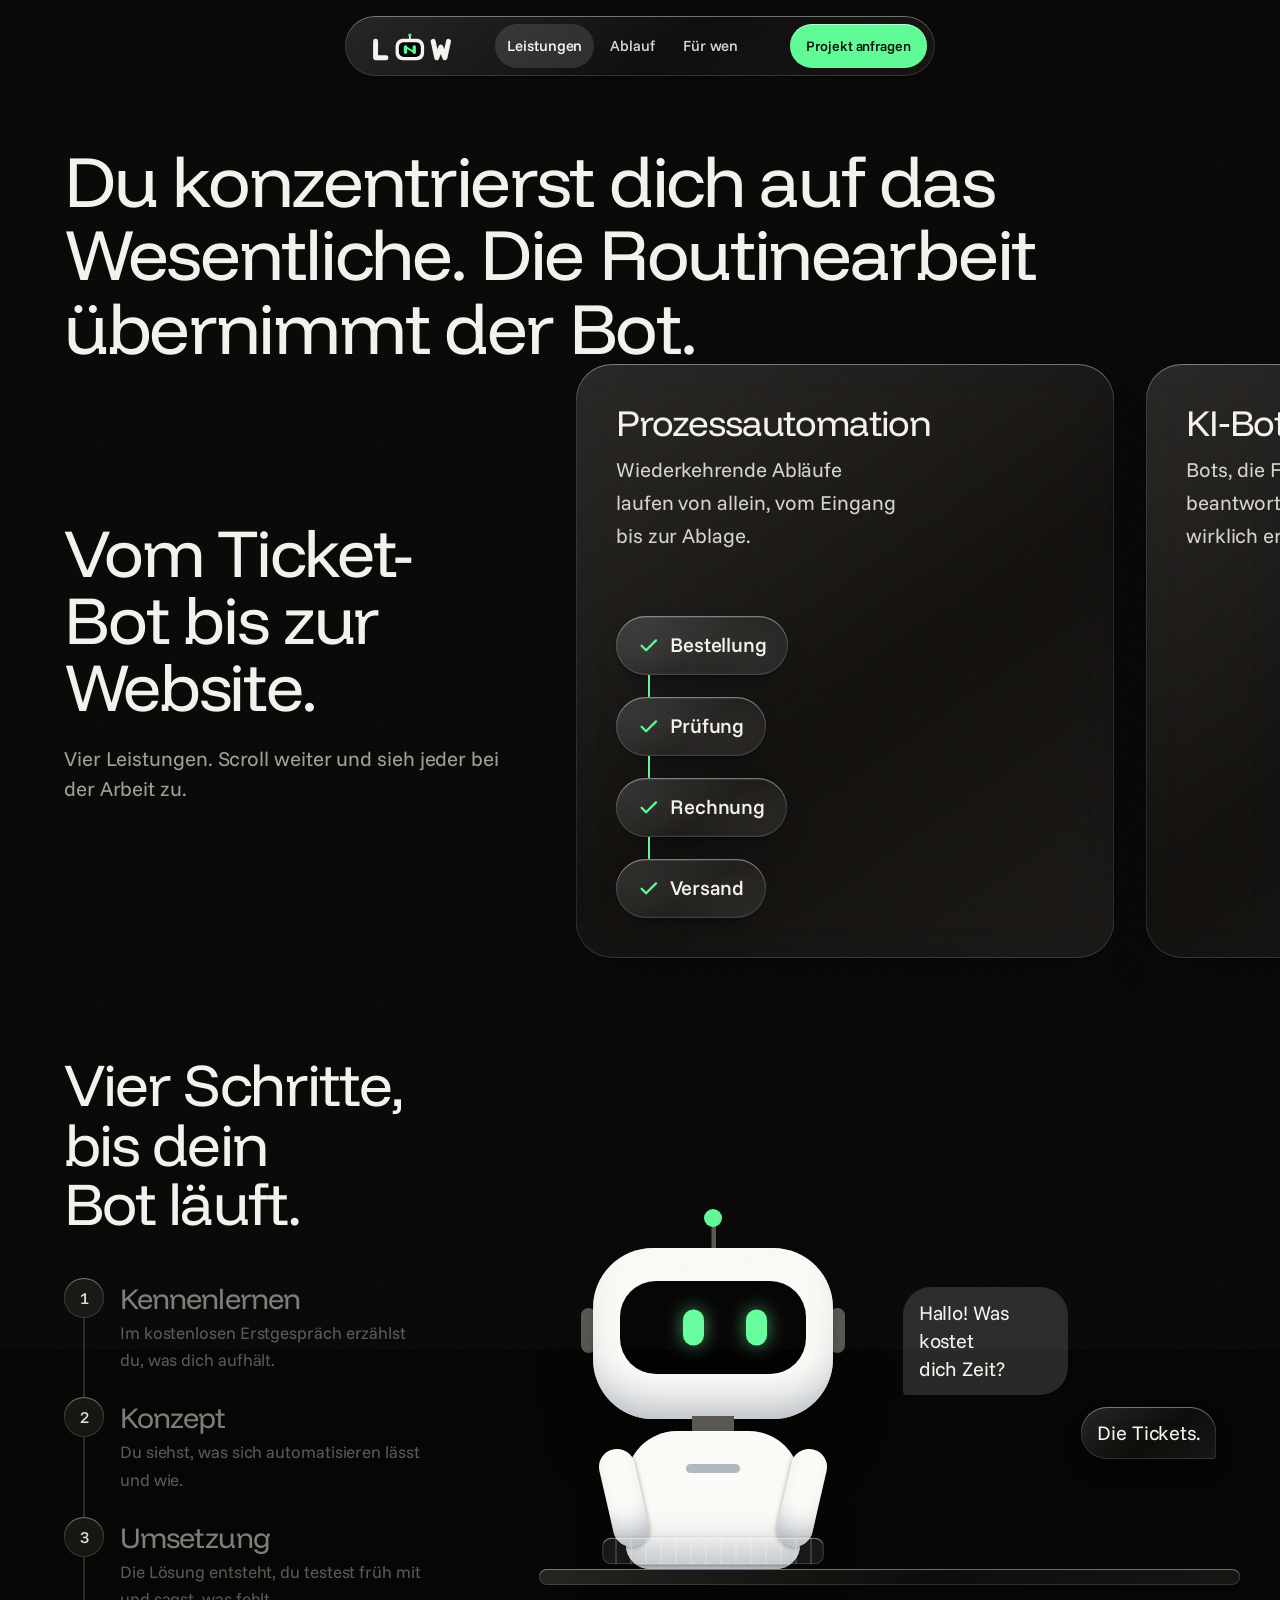
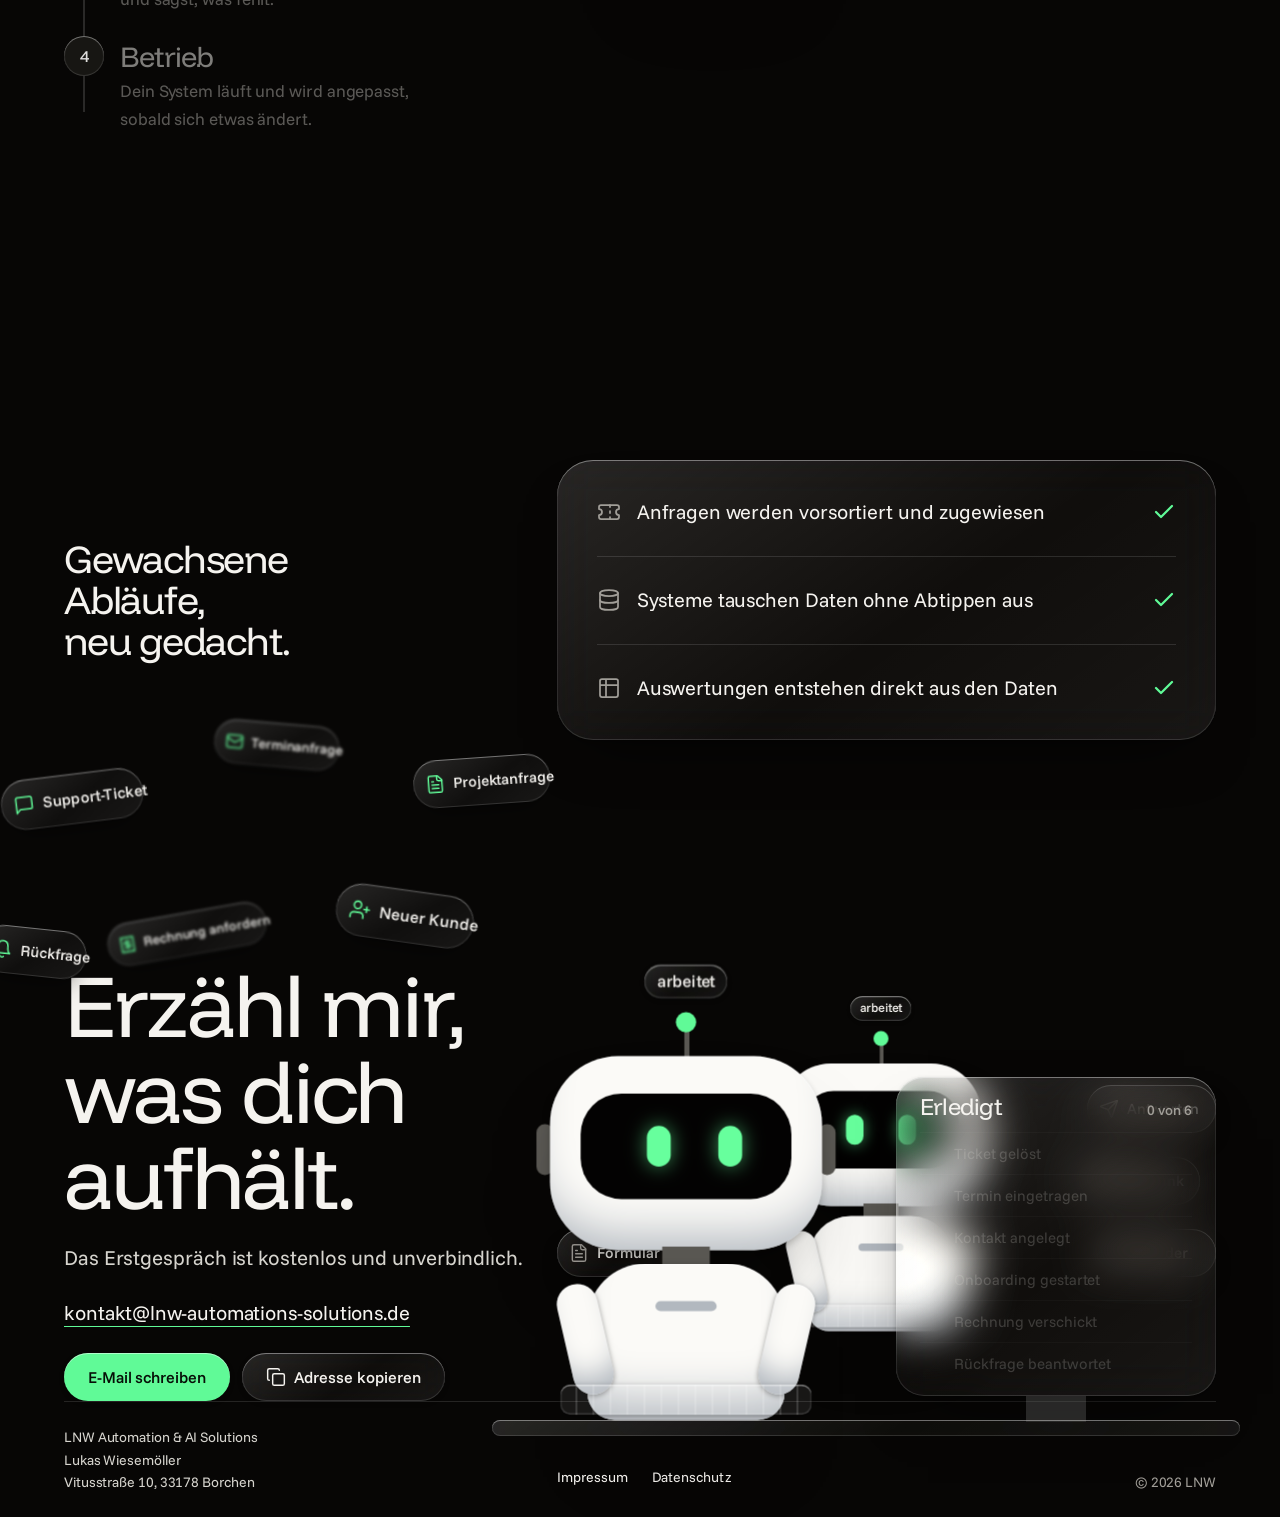
==== index.html @ fadf7b6a "Logo in Navigation, Favicon und Vorschaubild Der Entwurf N-Bot: L, ein Roboterkopf, dessen Augen das" ====
<!doctype html>
<html lang="de">
<head>
<meta charset="utf-8">
<meta name="viewport" content="width=device-width, initial-scale=1">
<title>LNW Automation &amp; AI Solutions: Automation, KI-Bots und Websites</title>
<meta name="description" content="Automatisierte Abläufe, KI-Bots und Websites für Startups und Unternehmen jeder Art. Das Erstgespräch ist kostenlos.">
<meta property="og:type" content="website">
<meta property="og:locale" content="de_DE">
<meta property="og:title" content="LNW Automation &amp; AI Solutions">
<meta property="og:description" content="Automation, KI-Bots und Websites für Startups und Unternehmen jeder Art.">
<meta property="og:url" content="https://lnw-automations-solutions.de/">
<meta property="og:image" content="https://lnw-automations-solutions.de/og.jpg">
<meta property="og:image:width" content="1200">
<meta property="og:image:height" content="630">
<meta property="og:image:alt" content="Ein kleiner weißer Roboter arbeitet Aufgaben ab, daneben die Zeile: Routine erledigt ab jetzt dein Bot.">
<meta name="twitter:card" content="summary_large_image">
<meta name="theme-color" content="#0b0b0a">
<link rel="icon" href="favicon.svg" type="image/svg+xml">
<link rel="preload" href="fonts/funnel-display-latin.woff2" as="font" type="font/woff2" crossorigin>
<link rel="preload" href="fonts/funnel-sans-latin.woff2" as="font" type="font/woff2" crossorigin>
<link rel="stylesheet" href="scrollcraft.css">
<link rel="stylesheet" href="styles.css">
<noscript><style>[data-sc-in],[data-sc-stagger]>*,[data-sc-cue]{opacity:1!important;transform:none!important}.hero__line{display:none}</style></noscript>
<script>document.documentElement.classList.add('js');</script>
</head>
<body>
<!-- Icons: Lucide (ISC License, lucide.dev) -->
<svg width="0" height="0" class="visually-hidden" aria-hidden="true" focusable="false">
  <symbol id="i-bot" viewBox="0 0 24 24"><path d="M12 8V4H8" /><rect width="16" height="12" x="4" y="8" rx="2" /><path d="M2 14h2" /><path d="M20 14h2" /><path d="M15 13v2" /><path d="M9 13v2" /></symbol>
  <symbol id="i-mail" viewBox="0 0 24 24"><rect width="20" height="16" x="2" y="4" rx="2" /><path d="m22 7-8.97 5.7a1.94 1.94 0 0 1-2.06 0L2 7" /></symbol>
  <symbol id="i-message-square" viewBox="0 0 24 24"><path d="M21 15a2 2 0 0 1-2 2H7l-4 4V5a2 2 0 0 1 2-2h14a2 2 0 0 1 2 2z" /></symbol>
  <symbol id="i-file-text" viewBox="0 0 24 24"><path d="M15 2H6a2 2 0 0 0-2 2v16a2 2 0 0 0 2 2h12a2 2 0 0 0 2-2V7Z" /><path d="M14 2v4a2 2 0 0 0 2 2h4" /><path d="M10 9H8" /><path d="M16 13H8" /><path d="M16 17H8" /></symbol>
  <symbol id="i-check" viewBox="0 0 24 24"><path d="M20 6 9 17l-5-5" /></symbol>
  <symbol id="i-send" viewBox="0 0 24 24"><path d="M14.536 21.686a.5.5 0 0 0 .937-.024l6.5-19a.496.496 0 0 0-.635-.635l-19 6.5a.5.5 0 0 0-.024.937l7.93 3.18a2 2 0 0 1 1.112 1.11z" /><path d="m21.854 2.147-10.94 10.939" /></symbol>
  <symbol id="i-pause" viewBox="0 0 24 24"><rect x="14" y="4" width="4" height="16" rx="1" /><rect x="6" y="4" width="4" height="16" rx="1" /></symbol>
  <symbol id="i-play" viewBox="0 0 24 24"><polygon points="6 3 20 12 6 21 6 3" /></symbol>
  <symbol id="i-copy" viewBox="0 0 24 24"><rect width="14" height="14" x="8" y="8" rx="2" ry="2" /><path d="M4 16c-1.1 0-2-.9-2-2V4c0-1.1.9-2 2-2h10c1.1 0 2 .9 2 2" /></symbol>
  <symbol id="i-menu" viewBox="0 0 24 24"><line x1="4" x2="20" y1="12" y2="12" /><line x1="4" x2="20" y1="6" y2="6" /><line x1="4" x2="20" y1="18" y2="18" /></symbol>
  <symbol id="i-x" viewBox="0 0 24 24"><path d="M18 6 6 18" /><path d="m6 6 12 12" /></symbol>
  <symbol id="i-user-plus" viewBox="0 0 24 24"><path d="M16 21v-2a4 4 0 0 0-4-4H6a4 4 0 0 0-4 4v2" /><circle cx="9" cy="7" r="4" /><line x1="19" x2="19" y1="8" y2="14" /><line x1="22" x2="16" y1="11" y2="11" /></symbol>
  <symbol id="i-calendar-check" viewBox="0 0 24 24"><path d="M8 2v4" /><path d="M16 2v4" /><rect width="18" height="18" x="3" y="4" rx="2" /><path d="M3 10h18" /><path d="m9 16 2 2 4-4" /></symbol>
  <symbol id="i-receipt" viewBox="0 0 24 24"><path d="M4 2v20l2-1 2 1 2-1 2 1 2-1 2 1 2-1 2 1V2l-2 1-2-1-2 1-2-1-2 1-2-1-2 1Z" /><path d="M16 8h-6a2 2 0 1 0 0 4h4a2 2 0 1 1 0 4H8" /><path d="M12 17.5v-11" /></symbol>
  <symbol id="i-contact" viewBox="0 0 24 24"><path d="M16 2v2" /><path d="M7 22v-2a2 2 0 0 1 2-2h6a2 2 0 0 1 2 2v2" /><path d="M8 2v2" /><circle cx="12" cy="11" r="3" /><rect x="3" y="4" width="18" height="18" rx="2" /></symbol>
  <symbol id="i-database" viewBox="0 0 24 24"><ellipse cx="12" cy="5" rx="9" ry="3" /><path d="M3 5V19A9 3 0 0 0 21 19V5" /><path d="M3 12A9 3 0 0 0 21 12" /></symbol>
  <symbol id="i-ticket" viewBox="0 0 24 24"><path d="M2 9a3 3 0 0 1 0 6v2a2 2 0 0 0 2 2h16a2 2 0 0 0 2-2v-2a3 3 0 0 1 0-6V7a2 2 0 0 0-2-2H4a2 2 0 0 0-2 2Z" /><path d="M13 5v2" /><path d="M13 17v2" /><path d="M13 11v2" /></symbol>
  <symbol id="i-bell" viewBox="0 0 24 24"><path d="M6 8a6 6 0 0 1 12 0c0 7 3 9 3 9H3s3-2 3-9" /><path d="M10.3 21a1.94 1.94 0 0 0 3.4 0" /></symbol>
  <symbol id="i-table-2" viewBox="0 0 24 24"><path d="M9 3H5a2 2 0 0 0-2 2v4m6-6h10a2 2 0 0 1 2 2v4M9 3v18m0 0h10a2 2 0 0 0 2-2V9M9 21H5a2 2 0 0 1-2-2V9m0 0h18" /></symbol>
  <symbol id="i-folder-check" viewBox="0 0 24 24"><path d="M20 20a2 2 0 0 0 2-2V8a2 2 0 0 0-2-2h-7.9a2 2 0 0 1-1.69-.9L9.6 3.9A2 2 0 0 0 7.93 3H4a2 2 0 0 0-2 2v13a2 2 0 0 0 2 2Z" /><path d="m9 13 2 2 4-4" /></symbol>
  <symbol id="i-sun" viewBox="0 0 24 24"><circle cx="12" cy="12" r="4" /><path d="M12 2v2" /><path d="M12 20v2" /><path d="m4.93 4.93 1.41 1.41" /><path d="m17.66 17.66 1.41 1.41" /><path d="M2 12h2" /><path d="M20 12h2" /><path d="m6.34 17.66-1.41 1.41" /><path d="m19.07 4.93-1.41 1.41" /></symbol>
  <symbol id="i-moon" viewBox="0 0 24 24"><path d="M12 3a6 6 0 0 0 9 9 9 9 0 1 1-9-9Z" /></symbol>
  <symbol id="i-clock" viewBox="0 0 24 24"><circle cx="12" cy="12" r="10" /><polyline points="12 6 12 12 16 14" /></symbol>
</svg>

<a class="skip" href="#main">Zum Inhalt springen</a>
<div class="space" aria-hidden="true"><canvas class="space__sky"></canvas><canvas class="space__planet"></canvas></div>
<div class="sc-grain grain" aria-hidden="true"></div>

<header class="nav">
  <nav class="nav__bar" aria-label="Hauptnavigation">
    <a class="wordmark" href="#top" aria-label="LNW Automation &amp; AI Solutions, zum Seitenanfang"><svg class="logo" viewBox="16 0 314 124" aria-hidden="true" focusable="false"><path class="logo__ink" d="M40,45 V105 H78"/><g transform="translate(105,14)"><line class="logo__stem" x1="60" y1="22" x2="60" y2="10"/><circle class="logo__eye" cx="60" cy="8" r="6"/><rect class="logo__head" x="8" y="22" width="104" height="78" rx="26"/><rect class="logo__visor" x="20" y="34" width="80" height="54" rx="18"/><rect class="logo__eye" x="38" y="45" width="12" height="32" rx="6"/><rect class="logo__eye" x="70" y="45" width="12" height="32" rx="6"/><line class="logo__bar" x1="44" y1="51" x2="76" y2="71"/></g><path class="logo__ink" d="M250,45 L263,105 L278,66 L293,105 L306,45"/></svg></a>
    <ul class="nav__links" id="nav-links">
      <li><a href="#leistungen">Leistungen</a></li>
      <li><a href="#ablauf">Ablauf</a></li>
      <li><a href="#fuer-wen">Für wen</a></li>
    </ul>
    <div class="nav__end">
      <a class="btn btn--small" href="#kontakt">Projekt anfragen</a>
      <button class="nav__toggle" type="button" aria-expanded="false" aria-controls="nav-links" aria-label="Menü">
        <svg class="icon icon--lg icon--open" aria-hidden="true"><use href="#i-menu"/></svg>
        <svg class="icon icon--lg icon--close" aria-hidden="true"><use href="#i-x"/></svg>
      </button>
    </div>
  </nav>
</header>

<main id="main">

  <!-- 1 · the desk: scroll feeds the pile of tasks to the robot -->
  <section id="top" data-sc-act="pin" data-sc-span="2.6">
    <div data-sc-stage class="desk-stage">
      <div class="hero__copy" data-sc-cue="0 0.2 0">
        <h1><span class="line"><span style="--i:0">Routine erledigt</span></span> <span class="line"><span style="--i:1">ab jetzt dein Bot.</span></span></h1>
        <p class="lead">Automatisierte Abläufe, KI&#8209;Bots und Websites für Startups und Unternehmen jeder Art.</p>
        <div class="actions">
          <a class="btn" href="#kontakt">Projekt anfragen</a>
          <a class="btn btn--clear" href="#leistungen">Leistungen ansehen</a>
        </div>
      </div>
      <p class="hero__line" data-sc-cue="0.2 0.44">Erst stapelt es sich.</p>
      <p class="hero__line" data-sc-cue="0.4 0.72">Dann übernimmt dein Bot.</p>
      <p class="hero__line" data-sc-cue="0.7 1">Und du hast den Kopf frei.</p>

      <figure class="rig" aria-label="Beispiel: Beim Scrollen arbeitet der Bot sechs Aufgaben ab">
        <div class="rig__inbox" aria-hidden="true">
          <span class="task" style="--x:-40vw;--y:-38svh;--mx0:-30vw;--my0:-30svh;--r:-7deg;--s:1.05;--a:0.24"><span class="task__in"><svg class="icon"><use href="#i-message-square"/></svg>Support-Ticket</span></span>
          <span class="task task--far" style="--x:-24vw;--y:-44svh;--mx0:9vw;--my0:-35svh;--r:5deg;--s:0.92;--a:0.32"><span class="task__in"><svg class="icon"><use href="#i-mail"/></svg>Terminanfrage</span></span>
          <span class="task" style="--x:-8vw;--y:-40svh;--mx0:-24vw;--my0:-21svh;--r:-4deg;--s:1;--a:0.40"><span class="task__in"><svg class="icon"><use href="#i-file-text"/></svg>Projektanfrage</span></span>
          <span class="task" style="--x:-14vw;--y:-25svh;--mx0:25vw;--my0:-24svh;--r:8deg;--s:1.1;--a:0.48"><span class="task__in"><svg class="icon"><use href="#i-user-plus"/></svg>Neuer Kunde</span></span>
          <span class="task task--far" style="--x:-31vw;--y:-23svh;--mx0:-5vw;--my0:-41svh;--r:-10deg;--s:0.9;--a:0.56"><span class="task__in"><svg class="icon"><use href="#i-receipt"/></svg>Rechnung anfordern</span></span>
          <span class="task" style="--x:-43vw;--y:-21svh;--mx0:17vw;--my0:-21svh;--r:6deg;--s:1;--a:0.64"><span class="task__in"><svg class="icon"><use href="#i-bell"/></svg>Rückfrage</span></span>
        </div>
        <div class="robot" aria-hidden="true">
          <p class="robot__say">arbeitet</p>
          <span class="robot__antenna"></span>
          <span class="robot__ear robot__ear--l"></span><span class="robot__ear robot__ear--r"></span>
          <span class="robot__head"><span class="robot__visor"><i class="robot__eye robot__eye--l"></i><i class="robot__eye robot__eye--r"></i></span></span>
          <span class="robot__neck"></span>
          <span class="robot__body"></span>
          <span class="robot__arm robot__arm--l"></span><span class="robot__arm robot__arm--r"></span>
          <span class="robot__keys"></span>
        </div>
        <div class="screen">
          <p class="screen__head"><span>Erledigt</span><output class="screen__count">0 von 6</output></p>
          <ol class="done">
            <li style="--a:0.24"><span class="tick"><svg class="icon" aria-hidden="true"><use href="#i-check"/></svg></span>Ticket gelöst</li>
            <li style="--a:0.32"><span class="tick"><svg class="icon" aria-hidden="true"><use href="#i-check"/></svg></span>Termin eingetragen</li>
            <li style="--a:0.40"><span class="tick"><svg class="icon" aria-hidden="true"><use href="#i-check"/></svg></span>Kontakt angelegt</li>
            <li style="--a:0.48"><span class="tick"><svg class="icon" aria-hidden="true"><use href="#i-check"/></svg></span>Onboarding gestartet</li>
            <li style="--a:0.56"><span class="tick"><svg class="icon" aria-hidden="true"><use href="#i-check"/></svg></span>Rechnung verschickt</li>
            <li style="--a:0.64"><span class="tick"><svg class="icon" aria-hidden="true"><use href="#i-check"/></svg></span>Rückfrage beantwortet</li>
          </ol>
        </div>
      </figure>
    </div>
  </section>

  <!-- 2 · the statement -->
  <section class="say" aria-label="Kurz gesagt">
    <div class="container">
      <p class="say__text" data-scrub>Du konzentrierst dich auf das Wesentliche. Die Routinearbeit übernimmt der Bot.</p>
    </div>
  </section>

  <!-- 3 · the services, travelled sideways -->
  <section id="leistungen" data-sc-act="pan" data-sc-span="4.4">
    <div data-sc-stage>
      <div class="svc__rail" data-sc-pan="0.04">
        <div class="svc__lead">
          <h2>Vom Ticket-Bot bis zur Website.</h2>
          <p class="lead">Vier Leistungen. Scroll weiter und sieh jeder bei der Arbeit zu.</p>
        </div>
        <article class="tile card" data-play="2800" data-sc-tilt="3">
          <div class="tile__text">
            <h3>Prozessautomation</h3>
            <p>Wiederkehrende Abläufe laufen von allein, vom Eingang bis zur Ablage.</p>
          </div>
          <figure class="demo flow" data-slot="demo-automation" data-kind="product" data-alt="Eine Bestellung läuft automatisch durch Prüfung, Rechnung und Versand.">
          <span class="chip"><svg class="icon a-in" style="--d:200" aria-hidden="true"><use href="#i-check"/></svg>Bestellung</span>
          <span class="link"><i class="a-draw" style="--d:400"></i></span>
          <span class="chip"><svg class="icon a-in" style="--d:800" aria-hidden="true"><use href="#i-check"/></svg>Prüfung</span>
          <span class="link"><i class="a-draw" style="--d:1000"></i></span>
          <span class="chip"><svg class="icon a-in" style="--d:1400" aria-hidden="true"><use href="#i-check"/></svg>Rechnung</span>
          <span class="link"><i class="a-draw" style="--d:1600"></i></span>
          <span class="chip"><svg class="icon a-in" style="--d:2000" aria-hidden="true"><use href="#i-check"/></svg>Versand</span>
        </figure>
        </article>
        <article class="tile card" data-play="2400" data-sc-tilt="3">
          <div class="tile__text">
            <h3>KI&#8209;Bots und Assistenten</h3>
            <p>Bots, die Fragen beantworten und Aufgaben wirklich erledigen.</p>
          </div>
          <figure class="demo chat" data-slot="demo-bot" data-kind="product" data-alt="Ein Bot beantwortet im Chat eine Frage zum Ticket.">
          <p class="bubble bubble--q a-fade" style="--d:100">Worauf muss ich beim Ticket achten?</p>
          <p class="bubble bubble--a a-fade" style="--d:1600"><svg class="icon" aria-hidden="true"><use href="#i-bot"/></svg><span>Anliegen kurz beschreiben und Kundennummer nennen. Den Rest übernehme ich.</span></p>
          <span class="typing a-blip" style="--d:550" aria-hidden="true"><i></i><i></i><i></i></span>
        </figure>
        </article>
        <article class="tile card" data-play="2200" data-sc-tilt="3">
          <div class="tile__text">
            <h3>Websites</h3>
            <p>Schnelle, klare Seiten, die zeigen, was du anbietest.</p>
          </div>
          <figure class="demo site" data-slot="demo-website" data-kind="product" data-alt="Eine kleine Website baut sich Stück für Stück auf.">
          <div class="site__page">
            <p class="site__nav a-fade" style="--d:100"><span>Start</span><span>Angebot</span><span>Kontakt</span></p>
            <p class="site__h a-fade" style="--d:450">Dein Unternehmen, online.</p>
            <p class="site__cta a-fade" style="--d:800"><span>Jetzt ansehen</span></p>
            <span class="site__grid" aria-hidden="true"><i class="a-fade" style="--d:1100"></i><i class="a-fade" style="--d:1250"></i><i class="a-fade" style="--d:1400"></i><i class="a-fade" style="--d:1550"></i></span>
          </div>
        </figure>
        </article>
        <article class="tile card" data-play="2800" data-sc-tilt="3">
          <div class="tile__text">
            <h3>Prozessoptimierung</h3>
            <p>Abläufe prüfen und die Schritte streichen, die niemand mehr von Hand machen muss.</p>
          </div>
          <figure class="demo cut" data-slot="demo-optimierung" data-kind="product" data-alt="Von fünf Arbeitsschritten übernimmt die Automation drei.">
          <span class="chip chip--cut a-dim" style="--d:300">Abtippen</span>
          <span class="chip chip--cut a-dim" style="--d:650">Kopieren</span>
          <span class="chip chip--cut a-dim" style="--d:1000">Nachfragen</span>
          <span class="chip">Prüfen</span>
          <span class="chip">Freigeben</span>
          <span class="cut__note cut__note--auto a-fade" style="--d:1500">übernimmt die Automation</span>
          <span class="cut__note cut__note--keep a-fade" style="--d:1900">bleibt bei dir</span>
        </figure>
        </article>
      </div>
    </div>
  </section>

  <!-- 4 · the path: four steps down one line, and the robot acts each one out -->
  <section id="ablauf" data-sc-act="pin" data-sc-span="3">
    <div data-sc-stage>
      <div class="container path" data-step="0">
        <div class="path__list">
          <h2>Vier Schritte, bis dein Bot läuft.</h2>
          <div class="path__wrap">
            <span class="path__bar" aria-hidden="true"><i></i></span>
            <ol class="path__steps">
              <li class="path__step is-active" style="--i:0">
                <span class="path__mark"></span>
                <h3>Kennenlernen</h3>
                <p>Im kostenlosen Erstgespräch erzählst du, was dich aufhält.</p>
              </li>
              <li class="path__step" style="--i:1">
                <span class="path__mark"></span>
                <h3>Konzept</h3>
                <p>Du siehst, was sich automatisieren lässt und wie.</p>
              </li>
              <li class="path__step" style="--i:2">
                <span class="path__mark"></span>
                <h3>Umsetzung</h3>
                <p>Die Lösung entsteht, du testest früh mit und sagst, was fehlt.</p>
              </li>
              <li class="path__step" style="--i:3">
                <span class="path__mark"></span>
                <h3>Betrieb</h3>
                <p>Dein System läuft und wird angepasst, sobald sich etwas ändert.</p>
              </li>
            </ol>
          </div>
        </div>

        <figure class="bench" aria-hidden="true">
          <div class="bench__bot">
            <div class="robot" aria-hidden="true">
              <span class="robot__antenna"></span>
              <span class="robot__ear robot__ear--l"></span><span class="robot__ear robot__ear--r"></span>
              <span class="robot__head"><span class="robot__visor"><i class="robot__eye robot__eye--l"></i><i class="robot__eye robot__eye--r"></i></span></span>
              <span class="robot__neck"></span>
              <span class="robot__body"></span>
              <span class="robot__arm robot__arm--l"></span><span class="robot__arm robot__arm--r"></span>
              <span class="robot__keys"></span>
            </div>
          </div>
          <div class="bench__props">
            <div class="bench__prop bench__prop--1">
              <p class="bubble bubble--a"><span>Hallo! Was kostet dich Zeit?</span></p>
              <p class="bubble bubble--q">Die Tickets.</p>
            </div>
            <div class="bench__prop bench__prop--2 board">
              <div class="mini"><span class="box box--sketch" style="--k:0">Eingang</span><span class="link link--sketch" style="--k:1"></span><span class="box box--sketch" style="--k:2">Bot</span><span class="link link--sketch" style="--k:3"></span><span class="box box--sketch" style="--k:4">Antwort</span></div>
              <div class="mini mini--low"><span class="link link--sketch link--down" style="--k:5"></span><span class="box box--sketch" style="--k:6">Datenbank</span></div>
            </div>
            <div class="bench__prop bench__prop--3 code">
              <span class="code__line" style="--k:0"><b>wenn</b> ticket.neu:</span>
              <span class="code__line" style="--k:1">  frage = lies(ticket)</span>
              <span class="code__line" style="--k:2">  text = schreibe(frage)</span>
              <span class="code__line" style="--k:3">  sende(text)</span>
            </div>
            <div class="bench__prop bench__prop--4 run">
              <p class="live"><span class="switch"><b></b></span>läuft</p>
              <div class="run__lane">
                <div class="run__half"><span class="chip run__chip" style="--k:0">Ticket</span><span class="chip run__chip" style="--k:1">Anfrage</span><span class="chip run__chip" style="--k:2">Termin</span></div>
                <span class="run__mid"><svg class="icon"><use href="#i-bot"/></svg></span>
                <div class="run__half run__half--out"><span class="chip run__chip" style="--k:0"><svg class="icon"><use href="#i-check"/></svg>gelöst</span><span class="chip run__chip" style="--k:1"><svg class="icon"><use href="#i-check"/></svg>beantwortet</span><span class="chip run__chip" style="--k:2"><svg class="icon"><use href="#i-check"/></svg>gebucht</span></div>
              </div>
              <div class="run__lane">
                <div class="run__half"><span class="chip run__chip" style="--k:0">Bestellung</span><span class="chip run__chip" style="--k:1">Rückfrage</span><span class="chip run__chip" style="--k:2">Rechnung</span></div>
                <span class="run__mid"><svg class="icon"><use href="#i-bot"/></svg></span>
                <div class="run__half run__half--out"><span class="chip run__chip" style="--k:0"><svg class="icon"><use href="#i-check"/></svg>bestätigt</span><span class="chip run__chip" style="--k:1"><svg class="icon"><use href="#i-check"/></svg>geklärt</span><span class="chip run__chip" style="--k:2"><svg class="icon"><use href="#i-check"/></svg>verschickt</span></div>
              </div>
            </div>
          </div>
        </figure>
      </div>
    </div>
  </section>

  <!-- 5 · who it is for -->
  <section class="who" id="fuer-wen">
    <div class="container" data-switch>
      <div class="cols head" data-sc-in>
        <h2>Automation für jede Unternehmensgröße.</h2>
        <div class="seg" role="tablist" aria-label="Zielgruppe">
        <button type="button" role="tab" id="tab-unternehmen" aria-controls="panel-unternehmen" aria-selected="true">Unternehmen</button>
        <button type="button" role="tab" id="tab-startups" aria-controls="panel-startups" aria-selected="false" tabindex="-1">Startups</button>
        <button type="button" role="tab" id="tab-alle" aria-controls="panel-alle" aria-selected="false" tabindex="-1">Alle anderen</button>
        </div>
      </div>
      <div class="who__stack">
      <div class="cols who__panel" role="tabpanel" id="panel-unternehmen" aria-labelledby="tab-unternehmen">
        <h3 class="who__say">Gewachsene Abläufe, neu gedacht.</h3>
        <ul class="lanes clear">
          <li><svg class="icon icon--lg" aria-hidden="true"><use href="#i-ticket"/></svg>Anfragen werden vorsortiert und zugewiesen<svg class="icon icon--lg icon--done" aria-hidden="true"><use href="#i-check"/></svg></li>
          <li><svg class="icon icon--lg" aria-hidden="true"><use href="#i-database"/></svg>Systeme tauschen Daten ohne Abtippen aus<svg class="icon icon--lg icon--done" aria-hidden="true"><use href="#i-check"/></svg></li>
          <li><svg class="icon icon--lg" aria-hidden="true"><use href="#i-table-2"/></svg>Auswertungen entstehen direkt aus den Daten<svg class="icon icon--lg icon--done" aria-hidden="true"><use href="#i-check"/></svg></li>
        </ul>
      </div>

      <div class="cols who__panel" role="tabpanel" id="panel-startups" aria-labelledby="tab-startups">
        <h3 class="who__say">Wenig Leute, viel zu tun.</h3>
        <ul class="lanes clear">
          <li><svg class="icon icon--lg" aria-hidden="true"><use href="#i-contact"/></svg>Anfragen landen direkt im CRM<svg class="icon icon--lg icon--done" aria-hidden="true"><use href="#i-check"/></svg></li>
          <li><svg class="icon icon--lg" aria-hidden="true"><use href="#i-receipt"/></svg>Rechnungen gehen von selbst raus<svg class="icon icon--lg icon--done" aria-hidden="true"><use href="#i-check"/></svg></li>
          <li><svg class="icon icon--lg" aria-hidden="true"><use href="#i-user-plus"/></svg>Neue Kunden bekommen ihr Onboarding<svg class="icon icon--lg icon--done" aria-hidden="true"><use href="#i-check"/></svg></li>
        </ul>
      </div>

      <div class="cols who__panel" role="tabpanel" id="panel-alle" aria-labelledby="tab-alle">
        <h3 class="who__say">Jeder Betrieb hat Fleißarbeit.</h3>
        <ul class="lanes clear">
          <li><svg class="icon icon--lg" aria-hidden="true"><use href="#i-table-2"/></svg>Formulare füllen Tabellen von selbst<svg class="icon icon--lg icon--done" aria-hidden="true"><use href="#i-check"/></svg></li>
          <li><svg class="icon icon--lg" aria-hidden="true"><use href="#i-folder-check"/></svg>Dokumente werden benannt und abgelegt<svg class="icon icon--lg icon--done" aria-hidden="true"><use href="#i-check"/></svg></li>
          <li><svg class="icon icon--lg" aria-hidden="true"><use href="#i-calendar-check"/></svg>Termine werden bestätigt und erinnert<svg class="icon icon--lg icon--done" aria-hidden="true"><use href="#i-check"/></svg></li>
        </ul>
      </div>
      </div>
    </div>
  </section>

  <!-- 6 · the close: the last screen, and it holds -->
  <section id="kontakt" data-sc-act="pin" data-sc-span="1.2">
    <div data-sc-stage>
      <div class="container close">
        <div class="cols close__main">
          <div class="close__say">
            <h2 data-scrub>Erzähl mir, was dich aufhält.</h2>
            <p class="lead" data-flow>Das Erstgespräch ist kostenlos und unverbindlich.</p>
            <a class="close__mail" data-flow href="mailto:kontakt@lnw-automations-solutions.de">kontakt@lnw-automations-solutions.de</a>
            <div class="actions" data-flow>
              <a class="btn" href="mailto:kontakt@lnw-automations-solutions.de?subject=Projektanfrage" data-sc-magnet="0.25">E-Mail schreiben</a>
              <button class="btn btn--clear" type="button" data-copy="kontakt@lnw-automations-solutions.de"><svg class="icon" aria-hidden="true"><use href="#i-copy"/></svg><span>Adresse kopieren</span></button>
            </div>
          </div>
          <figure class="relay" aria-hidden="true">
            <svg class="relay__wires" focusable="false"></svg>
            <span class="relay__parcel"><svg class="icon"><use href="#i-mail"/></svg><span></span></span>
            <ul class="relay__col">
              <li class="relay__node" data-in="mail"><svg class="icon"><use href="#i-mail"/></svg>E-Mail</li>
              <li class="relay__node" data-in="chat"><svg class="icon"><use href="#i-message-square"/></svg>Chat</li>
              <li class="relay__node" data-in="form"><svg class="icon"><use href="#i-file-text"/></svg>Formular</li>
            </ul>
            <div class="relay__bot">
              <div class="robot">
                <p class="robot__say">arbeitet</p>
                <span class="robot__antenna"></span>
                <span class="robot__ear robot__ear--l"></span><span class="robot__ear robot__ear--r"></span>
                <span class="robot__head"><span class="robot__visor"><i class="robot__eye robot__eye--l"></i><i class="robot__eye robot__eye--r"></i></span></span>
                <span class="robot__neck"></span>
                <span class="robot__body"></span>
                <span class="robot__arm robot__arm--l"></span><span class="robot__arm robot__arm--r"></span>
                <span class="robot__keys"></span>
              </div>
            </div>
            <ul class="relay__col">
              <li class="relay__node" data-out="reply"><svg class="icon"><use href="#i-send"/></svg>Antworten</li>
              <li class="relay__node" data-out="data"><svg class="icon"><use href="#i-database"/></svg>Datenbank</li>
              <li class="relay__node" data-out="calendar"><svg class="icon"><use href="#i-calendar-check"/></svg>Kalender</li>
            </ul>
          </figure>
        </div>
        <footer class="foot">
          <div class="cols foot__grid">
            <address class="foot__addr">LNW Automation &amp; AI Solutions<br>Lukas Wiesemöller<br>Vitusstraße 10, 33178 Borchen</address>
            <ul class="foot__links">
              <li><a href="impressum.html">Impressum</a></li>
              <li><a href="datenschutz.html">Datenschutz</a></li>
            </ul>
            <p class="foot__legal">© 2026 LNW</p>
          </div>
        </footer>
      </div>
    </div>
  </section>

</main>

<script src="scrollcraft.js"></script>
<script src="main.js"></script>
</body>
</html>
---- scrollcraft.css ----
/* ============================================================================
   scrollcraft.css: the taste floor
   ----------------------------------------------------------------------------
   Two layers, and the split matters:

     TOKENS   what you override per brand. Colour roles, the type ramp, the
              spacing scale, elevation, motion. A brand is ~12 values.
     DEVICES  what the engine drives. Do not restyle these to taste; they are
              the mechanism. Style your own markup instead.

   Nothing here draws a "component". There are no card, badge, or pill classes,
   because a stylesheet that ships those is how every page built on it ends up
   with the same shapes. You get a floor and a vocabulary; the composition is
   yours.
   ========================================================================== */

/* ---------------------------------------------------------------- tokens -- */
:root {
  /* --- colour roles. Override these six and the page is rebranded. -------- */
  --sc-canvas:      #08090b;   /* the page ground. Drift interpolates this.   */
  --sc-surface:     #101217;   /* anything raised off the ground             */
  --sc-ink:         #f4f2ef;   /* primary text                               */
  --sc-ink-soft:    #9a9ba1;   /* secondary text. Tinted, never flat gray.   */
  --sc-accent:      #d8ff3e;   /* ONE accent. It owns a region, not confetti. */
  --sc-accent-ink:  #08090b;   /* text that sits on the accent               */

  --sc-hairline:    color-mix(in oklab, var(--sc-ink) 12%, transparent);
  --sc-hairline-strong: color-mix(in oklab, var(--sc-ink) 22%, transparent);

  /* --- type. Two families max. Display carries voice, text carries prose. - */
  --sc-font-display: "Instrument Sans", "Geist", system-ui, sans-serif;
  --sc-font-text:    "Geist", system-ui, sans-serif;
  --sc-font-mono:    "Geist Mono", ui-monospace, monospace;

  /* Fluid ramp. Tracking tightens as size grows because a face set at 6rem
     with 0 tracking reads loose; this is optical correction, not decoration. */
  --sc-t-xs:   clamp(0.75rem, 0.72rem + 0.15vw, 0.82rem);
  --sc-t-sm:   clamp(0.875rem, 0.84rem + 0.18vw, 0.95rem);
  --sc-t-base: clamp(1rem, 0.96rem + 0.22vw, 1.125rem);
  --sc-t-lg:   clamp(1.2rem, 1.1rem + 0.5vw, 1.5rem);
  --sc-t-xl:   clamp(1.6rem, 1.35rem + 1.2vw, 2.25rem);
  --sc-t-2xl:  clamp(2.1rem, 1.6rem + 2.4vw, 3.4rem);
  --sc-t-3xl:  clamp(2.8rem, 1.9rem + 4.2vw, 5rem);
  --sc-t-4xl:  clamp(3.4rem, 1.9rem + 6.6vw, 7.5rem);

  --sc-track-tight:  -0.035em;
  --sc-track-snug:   -0.02em;
  --sc-track-normal: -0.005em;
  --sc-track-wide:    0.08em;

  --sc-leading-none: 0.94;
  --sc-leading-tight: 1.06;
  --sc-leading-body: 1.62;

  --sc-measure: 62ch;

  /* --- space. 4px base: the useful middle steps an 8-only scale misses. --- */
  --sc-1: 0.25rem;  --sc-2: 0.5rem;   --sc-3: 0.75rem;  --sc-4: 1rem;
  --sc-5: 1.5rem;   --sc-6: 2rem;     --sc-7: 3rem;     --sc-8: 4rem;
  --sc-9: 6rem;     --sc-10: 8rem;    --sc-11: 12rem;

  /* Section rhythm is fluid so a phone doesn't inherit desktop air. */
  --sc-section: clamp(4.5rem, 9vw, 11rem);
  --sc-gutter:  clamp(1.25rem, 5vw, 5.5rem);
  --sc-maxw:    82rem;

  /* --- radius. Pick one scale for the page and hold it. ------------------- */
  --sc-r-sm: 6px;  --sc-r-md: 12px;  --sc-r-lg: 20px;  --sc-r-pill: 999px;

  /* --- elevation. Every shadow has an offset AND a soft blur, and is tinted
         to the canvas hue. A zero-offset coloured halo is decoration, not
         depth, so there isn't one here. ---------------------------------- */
  --sc-shadow-color: 220 40% 2%;
  --sc-e1: 0 1px 2px hsl(var(--sc-shadow-color) / 0.28),
           0 2px 6px -1px hsl(var(--sc-shadow-color) / 0.20);
  --sc-e2: 0 2px 4px hsl(var(--sc-shadow-color) / 0.24),
           0 8px 18px -4px hsl(var(--sc-shadow-color) / 0.30);
  --sc-e3: 0 4px 8px hsl(var(--sc-shadow-color) / 0.22),
           0 18px 40px -8px hsl(var(--sc-shadow-color) / 0.38),
           0 48px 90px -24px hsl(var(--sc-shadow-color) / 0.30);

  /* Edge light: a 1px top highlight sells a raised surface better than any
     amount of blur, because real raised things catch light on their lip. */
  --sc-edge: inset 0 1px 0 color-mix(in oklab, var(--sc-ink) 10%, transparent);

  /* --- motion. Built-in CSS easings are too weak for UI. ------------------ */
  --sc-ease-out:    cubic-bezier(0.23, 1, 0.32, 1);
  --sc-ease-in-out: cubic-bezier(0.77, 0, 0.175, 1);
  --sc-ease-drawer: cubic-bezier(0.32, 0.72, 0, 1);
  --sc-d-fast: 160ms;  --sc-d-base: 240ms;  --sc-d-slow: 420ms;

  --sc-z-stage: 1; --sc-z-copy: 20; --sc-z-chrome: 60;
}

/* --------------------------------------------------------------- reset -- */
*, *::before, *::after { box-sizing: border-box; }
html { -webkit-text-size-adjust: 100%; scroll-behavior: smooth; }
@media (prefers-reduced-motion: reduce) { html { scroll-behavior: auto; } }

body {
  margin: 0;
  background: var(--sc-canvas);
  color: var(--sc-ink);
  font-family: var(--sc-font-text);
  font-size: var(--sc-t-base);
  line-height: var(--sc-leading-body);
  letter-spacing: var(--sc-track-normal);
  -webkit-font-smoothing: antialiased;
  text-rendering: optimizeLegibility;
  font-synthesis-weight: none;
  overflow-x: clip;
}
img, video, canvas, svg { display: block; max-width: 100%; }
button, input, select, textarea { font: inherit; color: inherit; }

/* ------------------------------------------------- the browser surfaces --
   The parts you did not draw still carry the design. Selection, caret, focus
   ring, scrollbar and tabular numerals all ship with defaults that belong to no
   design system. Theming them is the cheapest signal that a page was built
   rather than assembled, and it is the step that gets skipped most reliably. */
::selection { background: var(--sc-accent); color: var(--sc-accent-ink); }
:root { caret-color: var(--sc-accent); accent-color: var(--sc-accent); }
:focus-visible {
  outline: 2px solid var(--sc-accent);
  outline-offset: 3px;
  border-radius: var(--sc-r-sm);
}
:where(a) { color: inherit; text-decoration-thickness: 1px; text-underline-offset: 0.22em; }
@supports (scrollbar-color: auto) {
  html { scrollbar-color: color-mix(in oklab, var(--sc-ink) 26%, transparent) transparent; scrollbar-width: thin; }
}
:where(table, .sc-nums, [data-sc-count]) { font-variant-numeric: tabular-nums; }

/* ----------------------------------------------------------- typography -- */
.sc-display {
  font-family: var(--sc-font-display);
  font-weight: 500;
  line-height: var(--sc-leading-none);
  letter-spacing: var(--sc-track-tight);
  text-wrap: balance;
  margin: 0;
}
.sc-display--xl { font-size: var(--sc-t-4xl); }
.sc-display--lg { font-size: var(--sc-t-3xl); }
.sc-display--md { font-size: var(--sc-t-2xl); letter-spacing: var(--sc-track-snug); }
.sc-lede {
  font-size: var(--sc-t-lg);
  line-height: 1.44;
  letter-spacing: var(--sc-track-snug);
  color: var(--sc-ink);
  max-width: 46ch;
  text-wrap: pretty;
  margin: 0;
}
.sc-body { max-width: var(--sc-measure); color: var(--sc-ink-soft); text-wrap: pretty; margin: 0; }
.sc-label {
  font-family: var(--sc-font-mono);
  font-size: var(--sc-t-xs);
  letter-spacing: var(--sc-track-wide);
  text-transform: uppercase;
  color: var(--sc-ink-soft);
}

/* ---------------------------------------------------------------- layout -- */
.sc-wrap { width: 100%; max-width: var(--sc-maxw); margin-inline: auto; padding-inline: var(--sc-gutter); }
.sc-section { padding-block: var(--sc-section); }
/* More space above a heading than below it: the gap belongs to the boundary,
   not to the pair. */
.sc-stack > * + * { margin-top: var(--sc-4); }
.sc-stack > :is(h1,h2,h3) { margin-top: var(--sc-7); }
.sc-stack > :is(h1,h2,h3):first-child { margin-top: 0; }
.sc-rule { height: 1px; border: 0; background: var(--sc-hairline); margin: 0; }

/* =============================================================== DEVICES ==
   Driven by the engine. Restyle your own markup, not these.                */

.sc-act--pinned { position: relative; }
.sc-stage {
  position: sticky; top: 0;
  height: 100vh; height: 100svh;
  overflow: clip;
  z-index: var(--sc-z-stage);
}

/* scrub / sequence media */
.sc-stage :is(video[data-sc-scrub], canvas[data-sc-sequence], .sc-stage__poster) {
  position: absolute; inset: 0;
  width: 100%; height: 100%;
  object-fit: cover;
}
video[data-sc-scrub] { opacity: 0; transition: opacity 380ms var(--sc-ease-out); }
.sc-has-clip video[data-sc-scrub] { opacity: 1; }
/* The poster is a live frame-holder, not a placeholder: it stays up until a
   real video frame has painted, which is what stops the blank-stage flash. */
.sc-stage__poster { z-index: 0; transition: opacity 380ms var(--sc-ease-out); }
.sc-has-clip .sc-stage__poster { opacity: 0; }

/* A scrim only where text sits. A full-frame darkening layer flattens the
   image everywhere to fix contrast in one corner. */
.sc-scrim {
  position: absolute; inset: 0; pointer-events: none; z-index: 1;
  background: linear-gradient(
    var(--sc-scrim-angle, 180deg),
    color-mix(in oklab, var(--sc-canvas) var(--sc-scrim-a, 78%), transparent) 0%,
    color-mix(in oklab, var(--sc-canvas) 30%, transparent) 42%,
    transparent 68%);
}
/* Point the scrim at the copy. A scrim gradient that darkens the top while the
   copy sits at the bottom fixes contrast nowhere and flattens the image
   everywhere, which is the most common way text-over-video goes wrong. */
.sc-scrim--bottom { --sc-scrim-angle: 0deg; }
.sc-scrim--left   { --sc-scrim-angle: 90deg; }
.sc-scrim--right  { --sc-scrim-angle: 270deg; }

/* Corner scrims, for copy anchored to a corner. An edge gradient has to darken
   a whole band across the frame to cover one corner; a corner gradient puts the
   density where the text is and leaves the rest of the image alone. Pair with
   .sc-copy--lead / .sc-copy--trail. */
.sc-scrim--lead {
  background: linear-gradient(to top right,
    color-mix(in oklab, var(--sc-canvas) 94%, transparent) 0%,
    color-mix(in oklab, var(--sc-canvas) 72%, transparent) 30%,
    color-mix(in oklab, var(--sc-canvas) 30%, transparent) 52%,
    transparent 72%);
}
.sc-scrim--trail {
  background: linear-gradient(to top left,
    color-mix(in oklab, var(--sc-canvas) 94%, transparent) 0%,
    color-mix(in oklab, var(--sc-canvas) 72%, transparent) 30%,
    color-mix(in oklab, var(--sc-canvas) 30%, transparent) 52%,
    transparent 72%);
}
/* A band across the bottom, for copy that spans the full width of the frame.
   That is what both corner anchors become below 860px, and it is also the right
   shape whenever the copy block is wider than a corner. */
.sc-scrim--band {
  background: linear-gradient(to top,
    color-mix(in oklab, var(--sc-canvas) 94%, transparent) 0%,
    color-mix(in oklab, var(--sc-canvas) 74%, transparent) 22%,
    color-mix(in oklab, var(--sc-canvas) 30%, transparent) 42%,
    transparent 58%);
}
.sc-scrim--vignette {
  background: radial-gradient(120% 90% at 50% 45%, transparent 40%,
              color-mix(in oklab, var(--sc-canvas) 70%, transparent) 100%);
}

/* copy over a stage.
   max-width is in rem, never ch. A `ch` on this container resolves against the
   CONTAINER's font-size (body size), not the display size of the heading inside
   it, so `max-width: 20ch` here silently produces a ~180px column and wraps a
   hero headline to six lines. Set a ch measure on the text element itself. */
.sc-copy {
  position: absolute; z-index: var(--sc-z-copy);
  inset-inline: var(--sc-gutter);
  max-width: min(46rem, 76vw);
  will-change: opacity, transform;
}
.sc-copy--lead   { left: var(--sc-gutter); bottom: clamp(3rem, 12vh, 9rem); }
/* inset-inline FIRST. It is the shorthand for left+right, so declaring it after
   `left: 50%` resets left to auto and the block drifts off the left edge. */
.sc-copy--center { inset-inline: auto; left: 50%; top: 50%; translate: -50% -50%; text-align: center; }
.sc-copy--trail  { inset-inline: auto; right: var(--sc-gutter); bottom: clamp(3rem, 12vh, 9rem); text-align: right; }

/* cue defaults: the engine writes opacity/transform inline, these are the
   pre-paint state so nothing flashes before the first read() */
[data-sc-cue] { opacity: 0; will-change: opacity, transform; }
.sc-ready [data-sc-cue] { transition: none; }

/* kinetic split */
.sc-split { display: inline-block; overflow: hidden; vertical-align: top; }
/* Descenders live below the baseline; a line mask clipped to the line box eats
   the tails off g, y, p, j. The padding buys them room back. */
.sc-split--line { display: block; padding-bottom: 0.14em; margin-bottom: -0.14em; }
.sc-split__i { display: inline-block; will-change: transform, opacity; }
.sc-is-split { opacity: 1 !important; }

/* horizontal rail */
[data-sc-pan] { display: flex; will-change: transform; }

/* reveal + parallax */
[data-sc-reveal] { will-change: clip-path; }
[data-sc-parallax] { will-change: transform; }

/* flow reveal (fires once) */
[data-sc-in], [data-sc-stagger] > * {
  opacity: 0;
  transform: translate3d(0, 14px, 0);
  transition: opacity 620ms var(--sc-ease-out), transform 620ms var(--sc-ease-out);
}
[data-sc-in].sc-in, [data-sc-stagger] > .sc-in { opacity: 1; transform: none; }

/* pointer devices */
[data-sc-tilt] { transform-style: preserve-3d; will-change: transform; }
[data-sc-magnet] { will-change: transform; }
/* isolation always; position only if nothing more specific already set it.
   Written with :where() (zero specificity) on purpose: a plain `position:
   relative` here has the same weight as `.sc-stage` and, being later in the
   file, silently wins. A stage carrying both attributes then stops being
   sticky and the whole act scrolls away instead of pinning. */
[data-sc-spotlight] { isolation: isolate; }
:where([data-sc-spotlight]) { position: relative; }
[data-sc-spotlight]::after {
  content: ""; position: absolute; inset: 0; pointer-events: none; z-index: 2;
  background: radial-gradient(
    28rem 28rem at calc(var(--sc-mx, 0.5) * 100%) calc(var(--sc-my, 0.5) * 100%),
    color-mix(in oklab, var(--sc-accent) 16%, transparent), transparent 70%);
  opacity: 0; transition: opacity var(--sc-d-slow) var(--sc-ease-out);
}
[data-sc-spotlight]:hover::after { opacity: 1; }

/* =========================================================== WORLDFLIGHT ==
   One fixed stage for the whole page. The only thing in document flow is the
   spacer, and it is empty. If you find yourself adding a section here, you want
   act mode instead: the moment a real block scrolls past the fixed stage, the
   page has a seam again and the whole point is gone.                        */

[data-sc-mode="worldflight"] { position: relative; }

.sc-world {
  position: fixed; inset: 0;
  overflow: clip;
  z-index: var(--sc-z-stage);
  background: var(--sc-canvas);
}

/* Every leg is mounted for the life of the page and stacked in the same box.
   The engine owns opacity, visibility and z-index here; do not set them. */
.sc-world__seg {
  position: absolute; inset: 0;
  opacity: 0;
  will-change: opacity;
}
.sc-world__seg > :is(video, img, canvas) {
  position: absolute; inset: 0;
  width: 100%; height: 100%;
  object-fit: cover;
}
/* The poster is the frame-holder AND the first camera move: the engine pushes
   it in slowly until a real decoded frame is available to replace it. */
.sc-world__poster {
  z-index: 0;
  transform-origin: 50% 50%;
  transition: opacity 420ms var(--sc-ease-out);
}
.sc-world__seg > video { z-index: 1; }
.sc-world__seg.sc-has-clip .sc-world__poster { opacity: 0; }
/* The act stylesheet lights a clip through its ancestor act. A worldflight leg
   has no act, so match the class the engine also writes on the clip itself. */
video[data-sc-scrub].sc-has-clip { opacity: 1; }

/* The copy layer is fixed too, and inert by default: the engine hands
   pointer-events back to a block only while it is actually legible. */
.sc-world__copy {
  position: fixed; inset: 0;
  z-index: var(--sc-z-copy);
  pointer-events: none;
}
.sc-world__scrim { position: absolute; inset: 0; pointer-events: none; z-index: 0; }
[data-sc-copy] {
  opacity: 0;
  pointer-events: none;
  will-change: opacity, transform;
}
.sc-ready [data-sc-copy] { transition: none; }

/* The track. Empty on purpose. */
.sc-world__spacer { pointer-events: none; }

/* scroll progress */
[data-sc-progress] {
  position: fixed; inset: 0 0 auto 0; height: 2px; z-index: var(--sc-z-chrome);
  background: var(--sc-accent); transform-origin: 0 50%; transform: scaleX(0);
  will-change: transform;
}

/* ----------------------------------------------------------- atmosphere --
   Depth is not only shadow. Grain keeps a flat dark ground from banding, and
   it is the difference between "a dark page" and "a lit room". */
.sc-grain { position: fixed; inset: 0; pointer-events: none; z-index: 3; opacity: 0.045; }
.sc-grain::before {
  content: ""; position: absolute; inset: -50%;
  background-image: url("data:image/svg+xml;utf8,<svg xmlns='http://www.w3.org/2000/svg' width='140' height='140'><filter id='n'><feTurbulence type='fractalNoise' baseFrequency='0.85' numOctaves='3'/></filter><rect width='140' height='140' filter='url(%23n)'/></svg>");
}

/* -------------------------------------------------------- reduced motion -- */
@media (prefers-reduced-motion: reduce) {
  /* Fewer and gentler, not zero. Opacity still carries the reveal so the page
     is comprehensible; every position change is dropped. */
  [data-sc-in], [data-sc-stagger] > * { transform: none; transition-duration: 220ms; }
  [data-sc-parallax], [data-sc-pan], .sc-split__i { transform: none !important; }
  /* A wipe is a position change too. Show reveal content settled. */
  [data-sc-reveal] { clip-path: none !important; }
  /* A rail's transform IS its navigation, not decoration. Zeroing it the way
     parallax and kinetic type are zeroed parks the act on its first screenful
     and makes everything past the fold unreachable: a device degrading into
     missing content. Hand the travel back to the reader as an ordinary scroll
     region instead, so the same items are all still gettable without motion.
     A build that would rather re-lay the rail out as a grid can still do that;
     this is the floor, not the ceiling. */
  [data-sc-act="pan"] .sc-stage,
  [data-sc-act="pan"] [data-sc-stage] {
    overflow-x: auto; overflow-y: hidden;
    overscroll-behavior-x: contain;
    scroll-snap-type: x proximity;
  }
  [data-sc-pan] > * { scroll-snap-align: center; }
  [data-sc-spotlight]::after { display: none; }
  /* A worldflight keeps its whole story here. No clip is ever fetched, so the
     posters are the film, and they cross-dissolve through exactly the same
     seams at exactly the same scroll positions. The push-in and the copy drift
     are the only things that go. */
  .sc-world__poster, [data-sc-copy] { transform: none !important; }
}

/* --------------------------------------------------------------- mobile -- */
@media (max-width: 860px) {
  .sc-copy { inset-inline: var(--sc-gutter); max-width: none; }
  .sc-copy--trail { text-align: left; }
  .sc-stage { height: 100svh; }
  /* .sc-copy--trail re-anchors to the left and spans the full width here, so a
     bottom-RIGHT corner gradient darkens the one corner the copy just left and
     guarantees a contrast failure over any bright clip. Point the density at
     the copy: the same band .sc-scrim--band paints. */
  .sc-scrim--trail {
    background: linear-gradient(to top,
      color-mix(in oklab, var(--sc-canvas) 94%, transparent) 0%,
      color-mix(in oklab, var(--sc-canvas) 74%, transparent) 22%,
      color-mix(in oklab, var(--sc-canvas) 30%, transparent) 42%,
      transparent 58%);
  }
}
---- styles.css ----
/* LNW Automation & AI Solutions · premium-scroll · built with the scroll-craft engine (scrollcraft.js / scrollcraft.css) */
@import url("./tokens.css");
@import url("./base.css");

/* ---------- page ---------- */
html { scroll-behavior: smooth; }
body { font-size: 1.0625rem; line-height: 1.6; color: var(--color-ink-2); }
h1, h2, h3 { color: var(--color-ink); line-height: 1.02; }
h3 { line-height: 1.15; }
.lead { color: var(--color-muted); }
:where(ul[class], ol[class]) { margin: 0; padding: 0; list-style: none; }
figure { margin: 0; }

.cols { display: grid; grid-template-columns: repeat(12, minmax(0, 1fr)); column-gap: var(--gap-columns); }
.head { align-items: end; margin-bottom: var(--space-2xl); row-gap: var(--space-md); }
.head h2 { grid-column: 1 / span 7; }
.head .lead, .head .seg { grid-column: 9 / span 4; justify-self: end; }

.icon { width: 20px; height: 20px; flex-shrink: 0; fill: none; stroke: currentColor; stroke-width: 1.75; stroke-linecap: round; stroke-linejoin: round; }
.icon--lg { width: 24px; height: 24px; }

.skip { position: absolute; left: var(--space-md); top: calc(-1 * var(--space-4xl)); z-index: var(--z-toast); padding: var(--space-xs) var(--space-md); border-radius: var(--radius-pill); background: var(--color-ink); color: var(--color-paper); }
.skip:focus-visible { top: var(--space-md); }

/* clear surfaces: white over the light, lit along the top edge, the shadow tinted by the light */
.clear { background: color-mix(in oklab, var(--color-light) 82%, transparent); border-radius: var(--radius-card); box-shadow: var(--edge-light), var(--shadow-card); }
[data-slot][data-kind="product"] { background: none; overflow: visible; }

/* ---------- controls ---------- */
.btn { display: inline-flex; align-items: center; justify-content: center; gap: var(--space-xs); min-height: 48px; padding: 0 var(--space-lg); border: 0; border-radius: var(--radius-pill); background: var(--color-accent); color: var(--color-accent-ink); font: 500 var(--text-md)/1 var(--font-body); white-space: nowrap; text-decoration: none; cursor: pointer; box-shadow: var(--edge-top), var(--shadow-card); transition: background-color var(--dur-short) var(--ease-out), transform var(--dur-micro) var(--ease-out); }
.btn:hover { background: var(--color-accent-hi); }
.btn:active { transform: translateY(1px); }
.btn:focus-visible { outline: 2px solid var(--color-focus); outline-offset: 2px; }
.btn:disabled, .btn[aria-disabled="true"] { opacity: 0.55; cursor: not-allowed; transform: none; }
.btn--clear { background: color-mix(in oklab, var(--color-light) 82%, transparent); color: var(--color-ink); box-shadow: var(--edge-light), var(--shadow-card); }
.btn--clear:hover { background: var(--color-light); }
.btn--small { min-height: 44px; padding: 0 var(--space-md); font-size: var(--text-sm); }
.actions { display: flex; flex-wrap: wrap; gap: var(--space-sm); }

.seg { display: inline-flex; gap: var(--space-2xs); max-width: 100%; padding: var(--space-2xs); border-radius: var(--radius-pill); background: color-mix(in oklab, var(--color-shade) 38%, transparent); overflow-x: auto; }
.seg button { min-height: 44px; padding: 0 var(--space-md); border: 0; border-radius: var(--radius-pill); background: transparent; color: var(--color-ink-2); font: 500 0.9375rem/1 var(--font-body); white-space: nowrap; cursor: pointer; transition: background-color var(--dur-short) var(--ease-out), color var(--dur-short) var(--ease-out); }
.seg button:hover { color: var(--color-ink); }
.seg button:active { transform: translateY(1px); }
.seg button:focus-visible { outline: 2px solid var(--color-focus); outline-offset: -2px; }
.seg button[aria-selected="true"] { background: var(--color-light); color: var(--color-ink); box-shadow: var(--edge-light), var(--shadow-chip); }
html:not(.js) .seg { display: none; }
/* the audience tabs move on by themselves; a thin line shows how long the current one stays */
.seg button { position: relative; overflow: hidden; }
.seg.is-auto button[aria-selected="true"]::after { content: ""; position: absolute; left: 0; right: 0; bottom: 0; height: 3px; background: var(--color-accent); transform-origin: left center; animation: tab-progress 5000ms linear both; }
@keyframes tab-progress { from { transform: scaleX(0); } }
/* the panels share one place and cross-fade slowly, so the change reads as a drift, not a cut */
.js .who__stack { display: grid; }
.js .who__stack > .who__panel { grid-area: 1 / 1; margin-top: 0; opacity: 0; visibility: hidden; transform: translateY(8px); transition: opacity 500ms var(--ease-in-out), transform 500ms var(--ease-in-out), visibility 0s linear 500ms; }
.js .who__stack > .who__panel.is-on { opacity: 1; visibility: visible; transform: none; transition: opacity 900ms var(--ease-in-out) 380ms, transform 900ms var(--ease-in-out) 380ms, visibility 0s; }
.seg button { transition: background-color 700ms var(--ease-in-out), color 700ms var(--ease-in-out); }


/* ---------- nav: a floating pill ---------- */
.nav { position: fixed; top: var(--space-md); left: 0; right: 0; z-index: var(--z-sticky-nav); pointer-events: none; }
.nav__bar { position: relative; pointer-events: auto; display: flex; align-items: center; gap: var(--space-xl); width: fit-content; max-width: calc(100% - 2 * var(--gutter)); min-height: 60px; margin-inline: auto; padding: var(--space-xs) var(--space-xs) var(--space-xs) var(--space-lg); border-radius: var(--radius-pill); background: color-mix(in oklab, var(--color-light) 74%, transparent); -webkit-backdrop-filter: blur(16px) saturate(1.5); backdrop-filter: blur(16px) saturate(1.5); box-shadow: var(--edge-light), var(--shadow-card); }
.wordmark { display: inline-flex; align-items: center; min-height: 44px; font: 500 1.375rem/1 var(--font-display); letter-spacing: -0.02em; color: var(--color-ink); text-decoration: none; border-radius: var(--radius-inner); }
/* the logo: L, a robot head whose eyes spell the N, W */
.logo { display: block; height: 34px; width: auto; overflow: visible; }
.logo__ink { fill: none; stroke: currentColor; stroke-width: 18; stroke-linecap: round; stroke-linejoin: round; }
.logo__stem { stroke: currentColor; stroke-width: 6; stroke-linecap: round; }
.logo__head { fill: currentColor; }
.logo__visor { fill: var(--logo-visor, var(--color-paper)); }
.logo__eye { fill: var(--color-accent); }
.logo__bar { stroke: var(--color-accent); stroke-width: 7; stroke-linecap: round; }
.nav__links { display: flex; align-items: center; gap: var(--space-2xs); }
.nav__links a { display: inline-flex; align-items: center; min-height: 44px; padding: 0 var(--space-sm); border-radius: var(--radius-pill); font-size: 0.9375rem; font-weight: 500; color: var(--color-ink-2); text-decoration: none; white-space: nowrap; transition: background-color var(--dur-short) var(--ease-out), color var(--dur-short) var(--ease-out); }
.nav__links a:hover { color: var(--color-ink); background: color-mix(in oklab, var(--color-shade) 30%, transparent); }
.nav__links a[aria-current="true"] { color: var(--color-ink); background: var(--color-accent-soft); }
.nav__end { display: flex; align-items: center; gap: var(--space-xs); margin-inline-start: auto; }

.nav__mode:hover { background: color-mix(in oklab, var(--color-shade) 30%, transparent); }
.nav__mode:active, .nav__toggle:active { transform: translateY(1px); }
html:not(.js) .nav__mode, :root[data-mode="dark"] .nav__mode .icon--moon, :root:not([data-mode="dark"]) .nav__mode .icon--sun { display: none; }
.nav__toggle { display: none; align-items: center; justify-content: center; width: 44px; height: 44px; padding: 0; border: 0; border-radius: var(--radius-pill); background: transparent; color: var(--color-ink); cursor: pointer; }
.nav__toggle:hover { background: color-mix(in oklab, var(--color-shade) 30%, transparent); }
.nav__toggle .icon--close, .nav__toggle[aria-expanded="true"] .icon--open { display: none; }
.nav__toggle[aria-expanded="true"] .icon--close { display: block; }

/* ---------- the light: sun through glass, drawn on a canvas ---------- */

.light.is-still canvas { animation-play-state: paused; }

/* ---------- hero: a ledge, the robot at work above, the head at the base ---------- */

.line { display: block; clip-path: inset(-0.1em 0 -0.2em 0); }
.line > span { display: block; }
.js .line > span { animation: line-up 900ms var(--ease-out) both; animation-delay: calc(var(--i, 0) * 110ms + 200ms); }
@keyframes line-up { from { transform: translateY(125%); } }

.wire.is-live { stroke: var(--color-accent); }

.parcel.is-on { opacity: 1; }

.node.is-active { color: var(--color-accent); }
.node.is-active::after { opacity: 1; }

/* the desk: robot, keyboard, monitor */

.robot { position: relative; top: 26px; justify-self: center; width: 200px; height: 240px; transform: scale(var(--robot-scale, 1)); transform-origin: 50% 100%; --look-x: 5px; --look-y: 0px; }
.robot__antenna { position: absolute; top: 10px; left: calc(50% - 1.5px); width: 3px; height: 18px; background: var(--color-shade-2); }
.robot__antenna::before { content: ""; position: absolute; left: calc(50% - 6px); top: -10px; width: 12px; height: 12px; border-radius: var(--radius-pill); background: var(--color-accent); }
.robot.is-pulse .robot__antenna::before { animation: pulse var(--dur-long) var(--ease-out); }
@keyframes pulse { 40% { transform: scale(1.7); } }
.robot__ear { position: absolute; top: 66px; width: 10px; height: 30px; border-radius: var(--radius-pill); background: var(--color-shade-2); }
.robot__ear--l { left: 12px; } .robot__ear--r { right: 12px; }
.robot__head { position: absolute; top: 26px; left: 20px; width: 160px; height: 114px; border-radius: 40px; background: var(--robot-shell); box-shadow: inset 0 -22px 26px -14px var(--robot-shell-2), var(--edge-light), var(--shadow-card); transition: transform var(--dur-long) var(--ease-out); }
.robot.is-happy .robot__head { transform: rotate(-4deg); }
.robot__visor { position: absolute; left: 18px; right: 18px; top: 22px; height: 62px; border-radius: 24px; background: var(--robot-visor); }
.robot__eye { position: absolute; top: 19px; width: 14px; height: 24px; border-radius: var(--radius-pill); background: var(--robot-eye); box-shadow: 0 0 12px color-mix(in oklab, var(--robot-eye) 55%, transparent); transform: translate(var(--look-x), var(--look-y)); transition: transform var(--dur-short) var(--ease-out); }
.robot__eye--l { left: 34px; } .robot__eye--r { right: 34px; }
.robot.is-blink .robot__eye { transform: translate(var(--look-x), var(--look-y)) scaleY(0.12); }
.robot.is-happy .robot__eye { transform: translateY(-3px) scaleY(0.42); border-radius: 12px 12px 3px 3px; }
.robot__neck { position: absolute; top: 138px; left: 86px; width: 28px; height: 12px; background: var(--color-shade-2); }
.robot__body { position: absolute; top: 148px; left: 42px; width: 116px; height: 92px; border-radius: 34px 34px 16px 16px; background: var(--robot-shell); box-shadow: inset 0 -26px 26px -14px var(--robot-shell-2), var(--edge-light), var(--shadow-card); }
.robot__body::after { content: ""; position: absolute; top: 22px; left: calc(50% - 18px); width: 36px; height: 6px; border-radius: var(--radius-pill); background: var(--robot-shell-2); }
.robot__arm { position: absolute; top: 160px; width: 24px; height: 66px; border-radius: var(--radius-pill); background: var(--robot-shell); box-shadow: inset 0 -20px 16px -10px var(--robot-shell-2), var(--edge-light), var(--shadow-chip); transform-origin: 50% 12px; }
.robot__arm--l { left: 24px; transform: rotate(-13deg); }
.robot__arm--r { right: 24px; transform: rotate(13deg); }
.robot.is-typing .robot__arm--l { animation: tap-l 320ms var(--ease-in-out) infinite alternate; }
.robot.is-typing .robot__arm--r { animation: tap-r 320ms var(--ease-in-out) infinite alternate-reverse; }
@keyframes tap-l { to { transform: rotate(-13deg) translateY(-7px); } }
@keyframes tap-r { to { transform: rotate(13deg) translateY(-7px); } }
.robot__keys { position: absolute; top: 219px; left: 26px; width: 148px; height: 18px; border-radius: 6px; background: repeating-linear-gradient(to right, transparent 0 9px, var(--keys) 9px 10px), var(--color-light); box-shadow: var(--edge-light), var(--shadow-chip); z-index: 1; }
.robot__say { position: absolute; left: 50%; bottom: calc(100% + var(--space-xs)); transform: translateX(-50%); padding: var(--space-2xs) var(--space-sm); border-radius: var(--radius-pill); background: var(--color-light); box-shadow: var(--edge-light), var(--shadow-chip); font-size: var(--text-sm); font-weight: 500; color: var(--color-ink); white-space: nowrap; }

.screen { position: relative; display: grid; gap: var(--space-md); padding: var(--space-lg); border-radius: var(--radius-card); background: color-mix(in oklab, var(--color-light) 88%, transparent); -webkit-backdrop-filter: blur(14px); backdrop-filter: blur(14px); box-shadow: var(--edge-light), var(--shadow-card); }
.screen::after { content: ""; position: absolute; top: 100%; left: calc(50% - 30px); width: 60px; height: 26px; background: var(--color-shade-2); }

.tick { position: relative; display: grid; place-items: center; width: 22px; height: 22px; flex-shrink: 0; border-radius: var(--radius-pill); box-shadow: inset 0 0 0 1.5px var(--color-rule); color: var(--color-accent); }
.tick .icon { width: 14px; height: 14px; stroke-width: 2.5; opacity: 0; }

html:not(.js) .stage__toggle { display: none; }

/* the stage settles in once; everything is visible without script */
.js .stage .node, .js .stage .desk { transition: opacity var(--dur-long) var(--ease-out), transform var(--dur-long) var(--ease-out); transition-delay: calc(var(--i, 0) * 60ms); }
.js .stage .wire { transition: opacity var(--dur-long) var(--ease-out) 360ms; }
.js .stage:not(.is-built) .node, .js .stage:not(.is-built) .desk { opacity: 0; transform: translateY(8px); }
.js .stage:not(.is-built) .wire { opacity: 0; }

/* ---------- playable pieces: tiles and steps run once, on view, on hover, on tap ---------- */
.a-draw { transform-origin: left center; }
.a-blip, .a-run { opacity: 0; }
.is-playing .a-fade { animation: a-fade var(--dur-long) var(--ease-out) both; animation-delay: calc(var(--d, 0) * 1ms); }
.is-playing .a-in { animation: a-in var(--dur-long) var(--ease-out) both; animation-delay: calc(var(--d, 0) * 1ms); }
.is-playing .a-draw { animation: a-draw var(--t, 420ms) var(--ease-in-out) both; animation-delay: calc(var(--d, 0) * 1ms); }
.is-playing .a-dim { animation: a-dim var(--dur-long) var(--ease-out) both; animation-delay: calc(var(--d, 0) * 1ms); }
.is-playing .a-blip { animation: a-blip 1100ms linear both; animation-delay: calc(var(--d, 0) * 1ms); }
.is-playing .a-run { animation: a-run 1500ms var(--ease-in-out) both; animation-delay: calc(var(--d, 0) * 1ms); }
.is-playing .a-slide { animation: a-slide var(--dur-long) var(--ease-out) both; animation-delay: calc(var(--d, 0) * 1ms); }
@keyframes a-fade { from { opacity: 0; transform: translateY(6px); } }
@keyframes a-in { from { opacity: 0; } }
@keyframes a-draw { from { transform: scaleX(0); } }
@keyframes a-dim { from { opacity: 1; } }
@keyframes a-blip { 0%, 100% { opacity: 0; } 15%, 85% { opacity: 1; } }
@keyframes a-run { 0% { opacity: 0; transform: translateX(0); } 10%, 90% { opacity: 1; } 100% { opacity: 0; transform: translateX(100%); } }
@keyframes a-slide { from { transform: translateX(0); } }
@media (prefers-reduced-motion: no-preference) {
  .js [data-play]:not(.is-playing) .a-fade, .js [data-play]:not(.is-playing) .a-in { opacity: 0; }
  .js [data-play]:not(.is-playing) .a-draw { transform: scaleX(0); }
  .js [data-play]:not(.is-playing) .a-dim { opacity: 1; }
  .js [data-play]:not(.is-playing) .a-slide { transform: translateX(0); }
}

.chip { position: relative; display: inline-flex; align-items: center; justify-content: center; gap: var(--space-xs); min-height: 40px; padding: 0 var(--space-md); border-radius: var(--radius-pill); background: var(--color-light); box-shadow: var(--edge-light), var(--shadow-chip); font-size: var(--text-sm); font-weight: 500; color: var(--color-ink); white-space: nowrap; }
.chip .icon { width: 16px; height: 16px; stroke-width: 2.5; color: var(--color-accent); }
.link { position: relative; flex: 1 1 var(--space-md); min-width: var(--space-sm); height: 1.5px; background: var(--color-shade-2); }
.link > i { position: absolute; inset: 0; background: var(--color-accent); }

/* ---------- the statement: its words fill in as the page scrolls ---------- */
.say__text { max-width: 17em; font: var(--display-weight) clamp(2.25rem, 4.4vw + 0.5rem, 4.5rem)/1.06 var(--font-display); letter-spacing: var(--tracking-display); color: var(--color-ink); text-wrap: balance; }
[data-scrub] span { opacity: var(--o, 1); }
[data-flow] { opacity: var(--o, 1); }

/* ---------- services: a bento of four wells ---------- */

.tile { position: relative; display: grid; grid-template-rows: auto minmax(0, 1fr); gap: var(--space-xl); min-height: 352px; padding: var(--space-xl); border-radius: var(--radius-card); background: var(--color-paper-2); }
.tile::before { content: ""; position: absolute; inset: 0; border-radius: inherit; background: radial-gradient(520px circle at var(--mx, 50%) var(--my, 0%), color-mix(in oklab, var(--color-light) 92%, transparent), transparent 62%); opacity: 0; transition: opacity var(--dur-long) var(--ease-out); pointer-events: none; }
.tile:hover::before { opacity: 1; }
.tile__text { position: relative; }
.tile .chip { min-height: 44px; font-size: 0.9375rem; }
 
.tile__text { display: grid; gap: var(--space-sm); }
.tile__text p { max-width: 34ch; }
.demo { position: relative; align-self: end; }

.flow { display: flex; align-items: center; }
.chat { display: grid; gap: var(--space-sm); }
.bubble { max-width: 30ch; padding: var(--space-sm) var(--space-md); border-radius: var(--radius-card); font-size: 0.9375rem; line-height: 1.4; color: var(--color-ink); }
.bubble--q { justify-self: end; border-bottom-right-radius: var(--space-2xs); background: var(--color-light); box-shadow: var(--edge-light), var(--shadow-chip); }
.bubble--a { display: flex; gap: var(--space-xs); justify-self: start; border-bottom-left-radius: var(--space-2xs); background: var(--color-accent-soft); }
.bubble--a .icon { margin-top: 1px; color: var(--color-accent); }
.typing { position: absolute; left: 0; bottom: 0; display: inline-flex; gap: var(--space-2xs); padding: var(--space-sm) var(--space-md); border-radius: var(--radius-card); border-bottom-left-radius: var(--space-2xs); background: var(--color-accent-soft); }
.typing i { width: 7px; height: 7px; border-radius: var(--radius-pill); background: var(--color-accent); }

.site__page { display: grid; grid-template-columns: minmax(0, 1fr) auto; gap: var(--space-sm) var(--space-md); align-items: end; padding: var(--space-md); border-radius: var(--radius-inner); background: var(--color-light); box-shadow: var(--edge-light), var(--shadow-chip); }
.site__nav { grid-column: 1 / -1; display: flex; gap: var(--space-sm); padding-bottom: var(--space-xs); border-bottom: var(--rule-hair) solid var(--color-rule); font-size: var(--text-xs); color: var(--color-muted); }
.site__h { font: var(--display-weight) var(--text-xl)/1.1 var(--font-display); letter-spacing: var(--tracking-display); color: var(--color-ink); }
.site__cta { grid-column: 1; }
.site__cta span { display: inline-flex; align-items: center; min-height: 30px; padding: 0 var(--space-sm); border-radius: var(--radius-pill); background: var(--color-accent); color: var(--color-accent-ink); font-size: var(--text-xs); font-weight: 500; }
.site__grid { grid-column: 2; grid-row: 2 / span 2; display: grid; grid-template-columns: repeat(2, 44px); gap: var(--space-xs); }
.site__grid i { height: 44px; border-radius: var(--space-xs); background: var(--color-shade); }
.site__grid i:nth-child(2) { background: var(--color-accent-soft); }
.site__grid i:nth-child(3) { background: var(--color-shade-2); }

.cut { display: grid; grid-template-columns: repeat(5, auto); grid-template-areas: "a b c d e" "x x x y y"; justify-content: start; gap: var(--space-sm) var(--space-xs); }
.cut__note { padding-top: var(--space-xs); border-top: 1.5px solid var(--color-shade-2); font-size: var(--text-sm); color: var(--color-muted); }
.cut__note--auto { grid-area: x; border-top-color: var(--color-accent); color: var(--color-ink); }
.cut__note--keep { grid-area: y; }
.cut .chip--cut { opacity: 0.5; }
.cut .chip--cut::after { content: ""; position: absolute; left: var(--space-sm); right: var(--space-sm); top: 50%; height: 1.5px; background: var(--color-ink); transform-origin: left center; }
.is-playing .chip--cut::after { animation: a-draw var(--dur-long) var(--ease-in-out) both; animation-delay: calc(var(--d, 0) * 1ms); }

/* ---------- the way: four steps on one drawn line ---------- */

.mini { display: flex; align-items: center; position: relative; }
.box { display: inline-flex; align-items: center; justify-content: center; gap: var(--space-2xs); min-height: 36px; padding: 0 var(--space-sm); border-radius: var(--radius-inner); font-size: var(--text-xs); font-weight: 500; white-space: nowrap; }
.box--sketch { border: 1.5px dashed var(--color-muted); color: var(--color-muted); }

.link--sketch { height: 0; background: none; border-top: 1.5px dashed var(--color-muted); }
.live { display: inline-flex; align-items: center; gap: var(--space-xs); font-size: var(--text-sm); font-weight: 500; color: var(--color-ink); }
.switch { position: relative; width: 44px; height: 26px; border-radius: var(--radius-pill); background: var(--color-shade-2); overflow: hidden; }

.switch > b { position: absolute; top: 3px; left: 3px; width: 20px; height: 20px; border-radius: var(--radius-pill); background: var(--color-light); transform: translateX(18px); }

/* ---------- who: a switcher on a band ---------- */

.who__panel { align-items: center; row-gap: var(--space-xl); }
.who__panel + .who__panel { margin-top: var(--space-2xl); }
.who__say { grid-column: 1 / span 5; max-width: 14ch; font-size: var(--text-3xl); line-height: 1.05; }
.lanes { grid-column: 6 / span 7; padding: var(--space-xs) var(--space-xl); }
.lanes li { display: flex; align-items: center; gap: var(--space-md); min-height: 88px; border-top: var(--rule-hair) solid var(--color-rule); font-size: var(--text-lg); line-height: 1.3; color: var(--color-ink); }
.lanes li:first-child { border-top: 0; }
.lanes .icon { color: var(--color-muted); }
.lanes .icon--done { margin-inline-start: auto; color: var(--color-accent); stroke-width: 2.25; }

/* ---------- about: a split ---------- */

/* ---------- contact: the second lit ground ---------- */

.contact__mail:hover { text-decoration: underline; text-decoration-color: var(--color-accent); }

/* ---------- one reveal, visible without script ---------- */
.js [data-reveal] { opacity: 0; transform: translateY(16px); transition: opacity 700ms var(--ease-out), transform 700ms var(--ease-out); transition-delay: calc(var(--i, 0) * 80ms); }
.js [data-reveal].is-in { opacity: 1; transform: none; }

/* ---------- footer: a letter close ---------- */
.foot { margin-top: var(--section-gap-s); padding-bottom: var(--space-xl); }
.foot__grid { align-items: end; row-gap: var(--space-xl); }
.foot__bye { grid-column: 1 / span 6; font: var(--display-weight) var(--text-section)/1.05 var(--font-display); letter-spacing: var(--tracking-display); color: var(--color-ink); }
.foot__addr { grid-column: 7 / span 3; font-style: normal; line-height: 1.6; }
.foot__links { grid-column: 10 / span 3; display: grid; gap: var(--space-2xs); justify-items: start; }
.foot a { color: var(--color-ink); text-decoration: none; }
.foot a:hover { text-decoration: underline; text-decoration-color: var(--color-accent); }
.foot__links a { display: inline-flex; align-items: center; min-height: 32px; }
.foot__legal { margin-top: var(--space-2xl); padding-top: var(--space-lg); border-top: var(--rule-hair) solid var(--color-rule); font-size: var(--text-sm); color: var(--color-muted); }

/* ---------- legal pages ---------- */
.legal { padding-top: calc(var(--space-4xl) + var(--space-md)); }
.legal__body { display: grid; gap: var(--space-lg); max-width: 44rem; }
.legal__body h1 { font-size: var(--text-display-s); margin-bottom: var(--space-md); }
.legal__body h2 { font-size: var(--text-title); line-height: 1.15; margin-top: var(--space-lg); }
.legal__body address { font-style: normal; }
.legal__body a { color: var(--color-ink); text-decoration-color: var(--color-accent); white-space: nowrap; font-size: clamp(0.8125rem, 3.9vw, 1.0625rem); }
.fill { padding: 0 0.25em; border: 1px dashed color-mix(in oklch, var(--color-muted) 70%, transparent); border-radius: 3px; color: var(--color-muted); -webkit-box-decoration-break: clone; box-decoration-break: clone; }

/* ==========================================================================
   premium-scroll: a neutral night, liquid glass, one electric green,
   and a prism light that the scroll moves. Everything above is the component
   kit from the first version; everything below is this version's page.
   ========================================================================== */
body { background: var(--color-paper); }
h1, h2, h3 { font-weight: 400; }
main, .foot, .nav { position: relative; z-index: 1; }
.nav { position: fixed; z-index: var(--z-sticky-nav); }
.grain { position: fixed; inset: 0; z-index: 2; pointer-events: none; opacity: 0.05; }

/* liquid glass: a tinted pane that bends whatever light is behind it */
.glass, .tile, .node, .screen, .lanes.clear, .nav__bar { background: var(--glass); -webkit-backdrop-filter: blur(22px) saturate(1.8) brightness(1.08); backdrop-filter: blur(22px) saturate(1.8) brightness(1.08); box-shadow: var(--glass-edge), var(--shadow-card); }
.nav__bar { background: var(--glass), color-mix(in oklab, var(--color-paper) 64%, transparent); }
.btn--clear, .chip, .bubble--q, .site__page, .box--solid, .robot__say, .way__mark { background: var(--glass); -webkit-backdrop-filter: blur(14px) saturate(1.6); backdrop-filter: blur(14px) saturate(1.6); }
.btn--clear:hover { background: var(--veil-2); }
.seg { background: var(--veil); box-shadow: var(--glass-edge); }
.seg button[aria-selected="true"] { background: var(--color-ink); color: var(--color-paper); box-shadow: none; }
.nav__links a[aria-current="true"] { background: var(--line); }
.nav__links a:hover, .nav__toggle:hover { background: var(--veil); }

/* space: a starfield and one wide, soft arc of light that carries the spectrum.
   Two planes at two speeds; the page's scroll lifts the arc. */
.space { position: fixed; inset: 0; z-index: 0; overflow: hidden; pointer-events: none; }
.space canvas { position: absolute; left: -24px; top: -16px; width: calc(100% + 48px); }
.space__sky { height: 116svh; transform: translate3d(calc(var(--px, 0) * -6px), calc(var(--page-p, 0) * -12svh + var(--py, 0) * -4px), 0); }
.space__planet { height: 150svh; filter: blur(16px); transform: translate3d(calc(var(--px, 0) * -16px), calc(var(--page-p, 0) * -34svh + var(--py, 0) * -10px), 0); }

/* ---------- act 1: the desk. Scroll feeds the pile to the robot ---------- */

.hero__copy { position: absolute; z-index: 3; left: var(--gutter); bottom: clamp(48px, 11svh, 120px); display: grid; gap: var(--space-lg); max-width: min(46rem, 50vw); }
.hero__copy h1 { max-width: none; font-size: clamp(2.75rem, 4vw + 1rem, 5.25rem); line-height: 1; }
.hero__copy .lead { max-width: 30ch; color: var(--color-ink-2); }
.hero__line { position: absolute; z-index: 3; left: var(--gutter); bottom: clamp(64px, 16svh, 180px); max-width: 11ch; margin: 0; font: 400 clamp(2.75rem, 5vw + 1rem, 6rem)/1 var(--font-display); letter-spacing: var(--tracking-display); color: var(--color-ink); text-wrap: balance; }
.rig { position: absolute; z-index: 2; right: var(--gutter); bottom: clamp(40px, 9svh, 96px); display: grid; grid-template-columns: calc(200px * var(--robot-scale)) minmax(0, 320px); column-gap: var(--space-xl); align-items: end; padding-bottom: var(--space-xl); --robot-scale: 1.7; }
.rig::after { content: ""; position: absolute; left: calc(-1 * var(--space-lg)); right: calc(-1 * var(--space-lg)); bottom: 0; height: 16px; border-radius: var(--radius-pill); background: var(--glass); -webkit-backdrop-filter: blur(18px) saturate(1.6); backdrop-filter: blur(18px) saturate(1.6); box-shadow: var(--glass-edge), var(--shadow-cast); z-index: 2; }
.rig .robot { top: 24px; }
.rig .robot__say, .relay .robot__say { padding: var(--space-3xs) var(--space-xs); font-size: 0.625rem; }
.rig__inbox { position: absolute; left: calc(40px * var(--robot-scale)); bottom: calc(150px * var(--robot-scale) + var(--space-xl)); width: 0; height: 0; z-index: 4; }
.task { position: absolute; left: 0; top: 0; --t: clamp(0, calc((var(--sc-p, 0) - var(--a)) / 0.1), 1); --ox: var(--x); --oy: var(--y); transform: translate(-50%, -50%) translate(calc(var(--ox) * (1 - var(--t))), calc(var(--oy) * (1 - var(--t)) - sin(var(--t) * 180deg) * 7svh)) rotate(calc(var(--r) * (1 - var(--t)))) scale(calc(var(--s, 1) * (1 - 0.62 * var(--t)))); opacity: calc(clamp(0, (1 - var(--t)) * 5, 1) * clamp(0, calc((var(--sc-p, 0) - var(--chips-from, -1)) / 0.06), 1)); will-change: transform, opacity; }
.task__in { display: inline-flex; align-items: center; gap: var(--space-xs); min-height: 48px; padding: 0 var(--space-md) 0 var(--space-sm); border-radius: var(--radius-pill); background: var(--glass); -webkit-backdrop-filter: blur(16px) saturate(1.8); backdrop-filter: blur(16px) saturate(1.8); box-shadow: var(--glass-edge), var(--shadow-chip); font-size: 0.9375rem; font-weight: 500; color: var(--color-ink); white-space: nowrap; animation: bob 7s var(--ease-in-out) infinite alternate; animation-delay: calc(var(--a) * -20s); }
.task__in .icon { color: var(--color-accent); }
.task--far .task__in { filter: blur(1.5px); }
@keyframes bob { from { transform: translateY(-7px) rotate(-1.5deg); } to { transform: translateY(7px) rotate(1.5deg); } }
.screen { gap: 0; padding: var(--space-md) var(--space-lg) var(--space-sm); background: var(--glass); }
.screen::after { background: var(--veil-2); }
.screen__head { display: flex; align-items: baseline; justify-content: space-between; gap: var(--space-md); padding-bottom: var(--space-sm); font: 400 var(--text-title)/1.15 var(--font-display); letter-spacing: var(--tracking-display); color: var(--color-ink); }
.screen__count { font: 500 var(--text-sm)/1 var(--font-body); letter-spacing: 0; color: var(--color-muted); font-variant-numeric: tabular-nums; }
.done li { display: flex; align-items: center; gap: var(--space-sm); min-height: 42px; border-top: var(--rule-hair) solid var(--line); font-size: 0.9375rem; color: var(--color-ink-2); --v: clamp(0, calc((var(--sc-p, 0) - var(--a) - 0.1) / 0.035), 1); opacity: calc(0.22 + 0.78 * var(--v)); }
.done .tick { background: var(--color-accent); color: var(--color-accent-ink); box-shadow: none; opacity: var(--v); transform: scale(calc(0.4 + 0.6 * var(--v))); }
.done .tick .icon { opacity: 1; }

/* the robot is never quite still */
.robot__head, .robot__antenna, .robot__ear { animation: nod 2.8s var(--ease-in-out) infinite alternate; }
@keyframes nod { to { translate: 0 -3px; } }

/* ---------- act 2: the statement ---------- */
.say { padding-block: clamp(96px, 16svh, 200px) 0; margin: 0; }
.say__text { max-width: 15em; font-size: clamp(2.5rem, 5vw + 0.5rem, 5.5rem); line-height: 1.02; }

/* ---------- act 3: the services, travelled sideways ---------- */
.svc__rail { align-items: center; gap: var(--gap-columns); height: 100%; padding-inline: var(--gutter); }
.svc__lead { flex: 0 0 auto; display: grid; gap: var(--space-lg); width: min(30rem, 80vw); padding-inline-end: var(--space-xl); }
.svc__lead h2 { font-size: clamp(2.5rem, 4vw + 1rem, 4.75rem); line-height: 1; max-width: 9ch; }
.tile.card { flex: 0 0 auto; grid-column: auto; width: clamp(19rem, 42vw, 40rem); min-height: 0; height: min(66svh, 600px); padding: var(--space-xl); border-radius: var(--radius-panel); gap: var(--space-lg); }
.tile.card::before { background: radial-gradient(520px circle at var(--mx, 50%) var(--my, 0%), var(--veil-2), transparent 62%); }
.tile.card h3 { font-size: clamp(1.75rem, 1.6vw + 1rem, 2.75rem); line-height: 1.05; }
.tile.card .tile__text p { font-size: var(--text-lead); max-width: 26ch; color: var(--color-ink-2); }
.tile.card .demo { zoom: 1.35; }
.tile.card .flow { flex-direction: column; align-items: flex-start; }
.tile.card .flow .link { flex: none; width: 1.5px; height: var(--space-md); min-width: 0; margin-left: var(--space-lg); }
.tile.card .cut { grid-template-columns: repeat(3, auto); grid-template-areas: "a b c" "x x x" "d e ." "y y ."; }
.site__page { color: var(--color-ink); }
.site__grid i { background: var(--veil-2); }
.site__grid i:nth-child(2) { background: var(--color-accent); }
.site__grid i:nth-child(3) { background: var(--veil-3); }
.bubble--a, .typing { background: var(--veil-2); }
.cut__note { border-top-color: var(--veil-3); }

/* ---------- act 4: who it is for ---------- */
.who { padding-block: clamp(96px, 14svh, 176px); }
.who .head { align-items: end; }
.lanes.clear { border-radius: var(--radius-panel); }
.lanes li { border-top-color: var(--line); }

/* ---------- the path: four steps down one line, and the robot acts each one out ---------- */
.path { display: grid; grid-template-columns: minmax(0, 5fr) minmax(0, 7fr); column-gap: var(--gap-columns); align-items: center; height: 100%; padding-block: var(--space-3xl) var(--space-xl); }
.path__list { display: grid; gap: clamp(24px, 5svh, 56px); }
.path h2 { font-size: clamp(2.25rem, 3.4vw + 1rem, 4.25rem); line-height: 1; max-width: 12ch; }
.path__wrap { position: relative; }
.path__steps { counter-reset: step; display: grid; row-gap: var(--space-lg); }
.path__bar { position: absolute; left: 19px; top: 20px; bottom: 20px; width: 2px; background: var(--veil-2); }
.path__bar i { position: absolute; inset: 0; background: var(--color-accent); transform-origin: center top; transform: scaleY(var(--sc-p, 0)); }
.path__step { counter-increment: step; display: grid; grid-template-columns: 40px minmax(0, 1fr); column-gap: var(--space-md); --on: clamp(0, calc((var(--sc-p, 0) - var(--i) * 0.235 - 0.02) / 0.09), 1); }
.path__mark { grid-row: 1 / span 2; position: relative; z-index: 1; display: grid; place-items: center; width: 40px; height: 40px; border-radius: var(--radius-pill); background: var(--color-paper-3); box-shadow: var(--glass-edge); font: 500 var(--text-md)/1 var(--font-display); color: var(--color-ink); overflow: hidden; }
.path__mark::before { content: ""; position: absolute; inset: 0; background: var(--color-accent); opacity: var(--on); }
.path__mark::after { content: counter(step); position: relative; mix-blend-mode: difference; }
.path__step h3 { margin: var(--space-2xs) 0; font-size: clamp(1.375rem, 1vw + 1rem, 2rem); opacity: calc(0.5 + 0.5 * var(--on)); }
.path__step p { max-width: 34ch; color: var(--color-ink-2); opacity: calc(0.4 + 0.6 * var(--on)); }

/* the bench: one robot, four props, the step decides which is out */
.bench { position: relative; justify-self: center; display: grid; grid-template-columns: calc(200px * var(--robot-scale)) minmax(0, 340px); column-gap: var(--space-xl); align-items: end; padding-bottom: var(--space-lg); --robot-scale: 1.5; }
.bench::after { content: ""; position: absolute; left: calc(-1 * var(--space-lg)); right: calc(-1 * var(--space-lg)); bottom: 0; height: 16px; border-radius: var(--radius-pill); background: var(--glass); -webkit-backdrop-filter: blur(18px) saturate(1.6); backdrop-filter: blur(18px) saturate(1.6); box-shadow: var(--glass-edge), var(--shadow-cast); z-index: 2; }
.bench__bot { position: relative; height: calc(240px * var(--robot-scale)); }
.bench .robot { position: absolute; top: auto; bottom: -8px; left: calc(50% - 100px); --look-x: 8px; --look-y: 0px; }
.bench .robot__arm { transition: transform var(--dur-long) var(--ease-out); }
.bench .robot__arm--r::after { content: ""; position: absolute; left: 9px; bottom: -12px; width: 6px; height: 20px; border-radius: var(--space-2xs); background: var(--color-accent); opacity: 0; transition: opacity var(--dur-short) var(--ease-out); }
.bench__props { display: grid; align-self: stretch; padding-bottom: var(--space-md); }
.bench__prop { grid-area: 1 / 1; align-self: end; display: grid; gap: var(--space-sm); opacity: 0; transform: translateY(14px); transition: opacity var(--dur-long) var(--ease-out), transform var(--dur-long) var(--ease-out); }
.path[data-step="0"] .bench__prop--1, .path[data-step="1"] .bench__prop--2, .path[data-step="2"] .bench__prop--3, .path[data-step="3"] .bench__prop--4 { opacity: 1; transform: none; }

/* 1 · hello: the robot waves */
.bench__prop--1 { align-self: center; }
.bench__prop--1 .bubble { font-size: var(--text-lg); max-width: 15ch; }
.path[data-step="0"] .bench .robot__arm--r { animation: wave 700ms var(--ease-in-out) infinite alternate; }
@keyframes wave { from { transform: rotate(-136deg); } to { transform: rotate(-168deg); } }

/* 2 · the plan: sketched on a glass board */
.board, .code, .run { padding: var(--space-lg); border-radius: var(--radius-card); background: var(--glass); -webkit-backdrop-filter: blur(18px) saturate(1.6); backdrop-filter: blur(18px) saturate(1.6); box-shadow: var(--glass-edge), var(--shadow-card); }
.board { min-height: 190px; align-content: center; gap: 0; }
.mini--low { padding-left: 46%; align-items: stretch; flex-direction: column; }
.link--down { flex: none; align-self: flex-start; width: 0; min-width: 0; height: var(--space-lg); margin-left: var(--space-lg); border-top: 0; border-left: 1.5px dashed var(--veil-3); }
.mini--low .box { align-self: flex-start; }
.board .mini > * { opacity: 0; transition: opacity var(--dur-short) var(--ease-out); }
.path[data-step="1"] .board .mini > * { opacity: 1; transition-delay: calc(var(--k) * 150ms + 250ms); }
.path[data-step="1"] .bench .robot__arm--r { transform: rotate(-116deg); }
.path[data-step="1"] .bench .robot__arm--r::after { opacity: 1; }

/* 3 · the build: the robot types, the code arrives line by line */
.code { gap: 0; font: 0.8125rem/1.9 var(--font-mono); color: var(--color-ink-2); white-space: pre; overflow: hidden; }
.code b { font-weight: 400; color: var(--color-accent); }
.code__line { display: block; opacity: 0; transition: opacity var(--dur-short) var(--ease-out); }
.path[data-step="2"] .code__line { opacity: 1; transition-delay: calc(var(--k) * 260ms + 250ms); }
.path[data-step="2"] .bench .robot { --look-y: 5px; }
.path[data-step="2"] .bench .robot__arm--l { animation: tap-l 320ms var(--ease-in-out) infinite alternate; }
.path[data-step="2"] .bench .robot__arm--r { animation: tap-r 320ms var(--ease-in-out) infinite alternate-reverse; }

/* 4 · running: work comes in on the left and leaves done on the right */
.run .live { font-size: var(--text-md); }
.run .switch { background: var(--color-accent); }
.run .switch > b { background: var(--color-accent-ink); }
.run__lane + .run__lane .run__chip { animation-delay: calc(var(--k) * 0.9s + 0.5s); }
.path[data-step="3"] .run__lane + .run__lane .run__half--out .run__chip { animation-delay: calc(var(--k) * 0.9s + 0.95s); }
.run__lane { display: grid; grid-template-columns: minmax(0, 1fr) auto minmax(0, 1fr); align-items: center; gap: var(--space-xs); }
.run__half { position: relative; height: 44px; overflow: hidden; }
.run__mid { display: grid; place-items: center; width: 40px; height: 40px; border-radius: var(--radius-pill); background: var(--color-accent); color: var(--color-accent-ink); }
.run__chip { position: absolute; left: 0; top: 2px; min-height: 36px; padding: 0 var(--space-sm); font-size: var(--text-xs); opacity: 0; }
.path[data-step="3"] .run__chip { animation: come 2.7s linear infinite; animation-delay: calc(var(--k) * 0.9s); }
.path[data-step="3"] .run__half--out .run__chip { animation-name: leave; animation-delay: calc(var(--k) * 0.9s + 0.45s); }
@keyframes come { 0% { transform: translateX(-110%); opacity: 0; } 12% { opacity: 1; } 30% { opacity: 1; } 40%, 100% { transform: translateX(105%); opacity: 0; } }
@keyframes leave { 0% { transform: translateX(-60%); opacity: 0; } 10% { opacity: 1; } 28% { opacity: 1; } 40%, 100% { transform: translateX(160%); opacity: 0; } }
.path[data-step="3"] .bench .robot { --look-x: 0px; }
.path[data-step="3"] .bench .robot__head { transform: rotate(-4deg); }
.path[data-step="3"] .bench .robot__eye { transform: translateY(-3px) scaleY(0.42); border-radius: 12px 12px 3px 3px; }

/* ---------- act 6: about ---------- */

/* ---------- act 7: the close. The last screen, and it holds ---------- */
.close { display: grid; grid-template-rows: minmax(0, 1fr) auto; height: 100%; padding-top: var(--space-3xl); }
.close__main { align-self: center; align-items: center; row-gap: var(--space-xl); }
.close__say { grid-column: 1 / span 5; display: grid; gap: var(--space-lg); justify-items: start; }
.close__say h2 { max-width: 10ch; font-size: clamp(3rem, 5.6vw + 1rem, 6.75rem); line-height: 0.98; }
.close__say .lead { color: var(--color-ink-2); }
.close__mail { font-size: clamp(0.8125rem, 3.6vw, 1.25rem); white-space: nowrap; color: var(--color-ink); text-decoration-color: var(--color-accent); text-underline-offset: 0.3em; }
/* the relay: work arrives on the left, the robot handles it, results leave on the right */
.relay { position: relative; grid-column: 6 / span 7; display: grid; grid-template-columns: auto minmax(var(--space-xl), 1fr) calc(200px * var(--robot-scale)) minmax(var(--space-xl), 1fr) auto; align-items: center; --robot-scale: 1.25; }
.relay__wires { position: absolute; inset: 0; width: 100%; height: 100%; overflow: visible; pointer-events: none; }
.relay__wire { fill: none; stroke: var(--veil-3); stroke-width: 1.5; stroke-linecap: round; transition: stroke var(--dur-short) var(--ease-out); }
.relay__wire.is-live { stroke: var(--color-accent); }
.relay__col { display: grid; gap: var(--space-lg); }
.relay__col:first-of-type { grid-column: 1; }
.relay__col:last-of-type { grid-column: 5; }
.relay__col > :nth-child(2) { position: relative; left: var(--space-md); }
.relay__col:last-of-type > :nth-child(2) { left: calc(-1 * var(--space-md)); }
.relay__node { position: relative; display: flex; align-items: center; gap: var(--space-xs); min-height: 48px; padding: 0 var(--space-md) 0 var(--space-sm); border-radius: var(--radius-pill); background: var(--glass); -webkit-backdrop-filter: blur(16px) saturate(1.8); backdrop-filter: blur(16px) saturate(1.8); box-shadow: var(--glass-edge), var(--shadow-chip); font-size: 0.9375rem; font-weight: 500; color: var(--color-ink); white-space: nowrap; }
.relay__node .icon { color: var(--color-muted); transition: color var(--dur-short) var(--ease-out); }
.relay__node::after { content: ""; position: absolute; inset: 0; border-radius: inherit; box-shadow: inset 0 0 0 1.5px var(--color-accent); opacity: 0; transition: opacity var(--dur-short) var(--ease-out); }
.relay__node.is-active .icon { color: var(--color-accent); }
.relay__node.is-active::after { opacity: 1; }
.relay__bot { grid-column: 3; position: relative; height: calc(240px * var(--robot-scale)); }
.relay .robot { position: absolute; top: auto; bottom: 0; left: calc(50% - 100px); --look-x: 0px; --look-y: 0px; }
.relay__parcel { position: absolute; left: 0; top: 0; z-index: var(--z-raised); display: inline-flex; align-items: center; gap: var(--space-2xs); min-height: 30px; padding: 0 var(--space-sm) 0 var(--space-xs); border-radius: var(--radius-pill); background: var(--color-accent); color: var(--color-accent-ink); font-size: var(--text-xs); font-weight: 500; white-space: nowrap; box-shadow: var(--edge-top), var(--shadow-chip); opacity: 0; pointer-events: none; transition: opacity var(--dur-micro) var(--ease-out); }
.relay__parcel.is-on { opacity: 1; }
.relay__parcel .icon { width: 14px; height: 14px; stroke-width: 2.25; }
.close .foot { margin: 0; padding-bottom: var(--space-lg); }
.close .foot__grid { align-items: end; padding-top: var(--space-lg); border-top: var(--rule-hair) solid var(--line); }
.close .foot__addr { grid-column: 1 / span 5; font-size: var(--text-sm); color: var(--color-ink-2); }
.close .foot__links { grid-column: 6 / span 4; display: flex; flex-wrap: wrap; gap: var(--space-2xs) var(--space-lg); font-size: var(--text-sm); }
.close .foot__legal { grid-column: 10 / span 3; justify-self: end; margin: 0; padding: 0; border: 0; }
.legal ~ .foot { margin-top: var(--section-gap-s); }
.legal__body a { text-decoration-color: var(--color-accent); }

/* ---------- smaller screens ---------- */
@media (max-width: 75rem) {
  .relay { --robot-scale: 1; }
  .relay__node { padding: 0 var(--space-sm) 0 var(--space-xs); font-size: var(--text-sm); }
  .bench { --robot-scale: 1.2; column-gap: var(--space-lg); }
  .rig { --robot-scale: 1.35; grid-template-columns: calc(200px * var(--robot-scale)) minmax(0, 280px); column-gap: var(--space-lg); }
  .hero__copy { max-width: min(34rem, 44vw); }
  .cut { grid-template-columns: repeat(3, auto); grid-template-areas: "a b c" "x x x" "d e ." "y y ."; }
  .cut .chip { padding: 0 var(--space-sm); }
}
@media (max-width: 60rem) {
  .nav__bar { width: auto; margin-inline: var(--gutter); max-width: none; gap: var(--space-md); padding-inline-start: var(--space-md); }
  .js .nav__toggle { display: inline-flex; }
  .nav__links { position: absolute; top: calc(100% + var(--space-xs)); left: 0; right: 0; flex-direction: column; align-items: stretch; gap: 0; padding: var(--space-xs); border-radius: var(--radius-card); background: var(--color-paper-3); box-shadow: var(--glass-edge), var(--shadow-card); }
  .nav__links a { min-height: 52px; padding: 0 var(--space-md); border-radius: var(--radius-inner); font-size: var(--text-lg); }
  .js .nav__links:not(.is-open) { display: none; }
  .hero__copy { top: calc(var(--space-3xl) + var(--space-xs)); bottom: auto; max-width: none; right: var(--gutter); gap: var(--space-md); }
  .hero__copy h1 { font-size: clamp(2.5rem, 9.5vw, 4.5rem); }
  .hero__line { top: calc(var(--space-3xl) + var(--space-md)); bottom: auto; font-size: clamp(2.5rem, 10vw, 4.5rem); }
  .rig { left: 0; right: 0; bottom: clamp(24px, 5svh, 56px); grid-template-columns: minmax(0, 1fr); justify-items: center; padding-bottom: var(--space-lg); --robot-scale: 1.15; --chips-from: 0.13; }
  .rig::after { left: 12%; right: 12%; }
  .rig .screen { display: none; }
  .rig__inbox { left: 50%; }
  .task { --ox: var(--mx0); --oy: var(--my0); }
  .task__in { min-height: 40px; font-size: var(--text-sm); }
  .head h2, .head .lead, .head .seg { grid-column: 1 / -1; justify-self: start; }
  .tile.card { width: min(84vw, 26rem); height: min(68svh, 560px); padding: var(--space-lg); }
  .tile.card .demo { zoom: 1.1; }
  .svc__lead { width: 78vw; }
  .who__say, .lanes, .close__say, .foot__addr, .foot__links { grid-column: 1 / -1; }
  .lanes { padding-inline: var(--space-lg); }
  .lanes li { min-height: 72px; font-size: var(--text-md); }
  
  .path { grid-template-columns: minmax(0, 1fr); grid-template-rows: auto minmax(0, 1fr); align-items: start; row-gap: var(--space-lg); padding-block: calc(var(--space-3xl) + var(--space-xs)) var(--space-lg); }
  .path h2 { font-size: clamp(2rem, 7.5vw, 3rem); max-width: none; }
  .path__steps { row-gap: var(--space-md); }
  .bench { align-self: end; --robot-scale: 1.1; grid-template-columns: calc(200px * var(--robot-scale)) minmax(0, 300px); }
  .relay { grid-column: 1 / -1; justify-self: start; width: min(100%, 34rem); --robot-scale: 0.9; }
  .relay__node { min-height: 40px; padding: 0 var(--space-sm) 0 var(--space-xs); font-size: var(--text-sm); }
  .close__say h2 { font-size: clamp(2.5rem, 10vw, 4.5rem); }
  .close .foot__addr, .close .foot__links, .close .foot__legal { grid-column: 1 / -1; justify-self: start; }
  .close .foot__grid { row-gap: var(--space-sm); }
}
@media (max-width: 40rem) {
  .relay { display: none; }
  .path__step:not(.is-active) p { display: none; }
  .bench { --robot-scale: 0.74; grid-template-columns: calc(200px * var(--robot-scale)) minmax(0, 1fr); column-gap: var(--space-sm); width: 100%; }
  .bench::after { left: 0; right: 0; }
  .board, .code, .run { padding: var(--space-sm); border-radius: var(--radius-inner); }
  .board { min-height: 0; }
  .board .box { padding: 0 var(--space-xs); font-size: 0.75rem; }
  .code { font-size: 0.75rem; }
  .bench__prop--1 .bubble { font-size: var(--text-sm); }
  .robot__say { font-size: var(--text-xs); }
  
  
  .actions .btn { flex: 1 1 auto; }
}

@media (max-width: 24rem) { .nav__end .btn { display: none; } }

@media (prefers-reduced-motion: reduce) {
  html { scroll-behavior: auto; }
  .seg.is-auto button[aria-selected="true"]::after { animation: none; }
  .js .who__stack > .who__panel, .seg button { transition: none; }
  .btn, .seg button { transition: background-color var(--dur-short) linear; }
  .space__sky, .space__planet { transform: none; }
  .task__in, .js .line > span, .robot__head, .robot__antenna, .robot__ear, .bench .robot__arm, .run__chip { animation: none !important; }
  .relay__parcel, .relay__wire, .relay__node::after { transition: none; }
  .path[data-step="3"] .run__chip:first-child { opacity: 1; }
  .robot.is-pulse .robot__antenna::before, .robot.is-typing .robot__arm--l, .robot.is-typing .robot__arm--r { animation: none; }
  .robot__head, .robot__eye, .tile::before { transition: none; }
  .is-playing .a-fade, .is-playing .a-in, .is-playing .a-draw, .is-playing .a-dim, .is-playing .a-blip, .is-playing .a-run, .is-playing .a-slide, .is-playing .chip--cut::after { animation: none; }
}
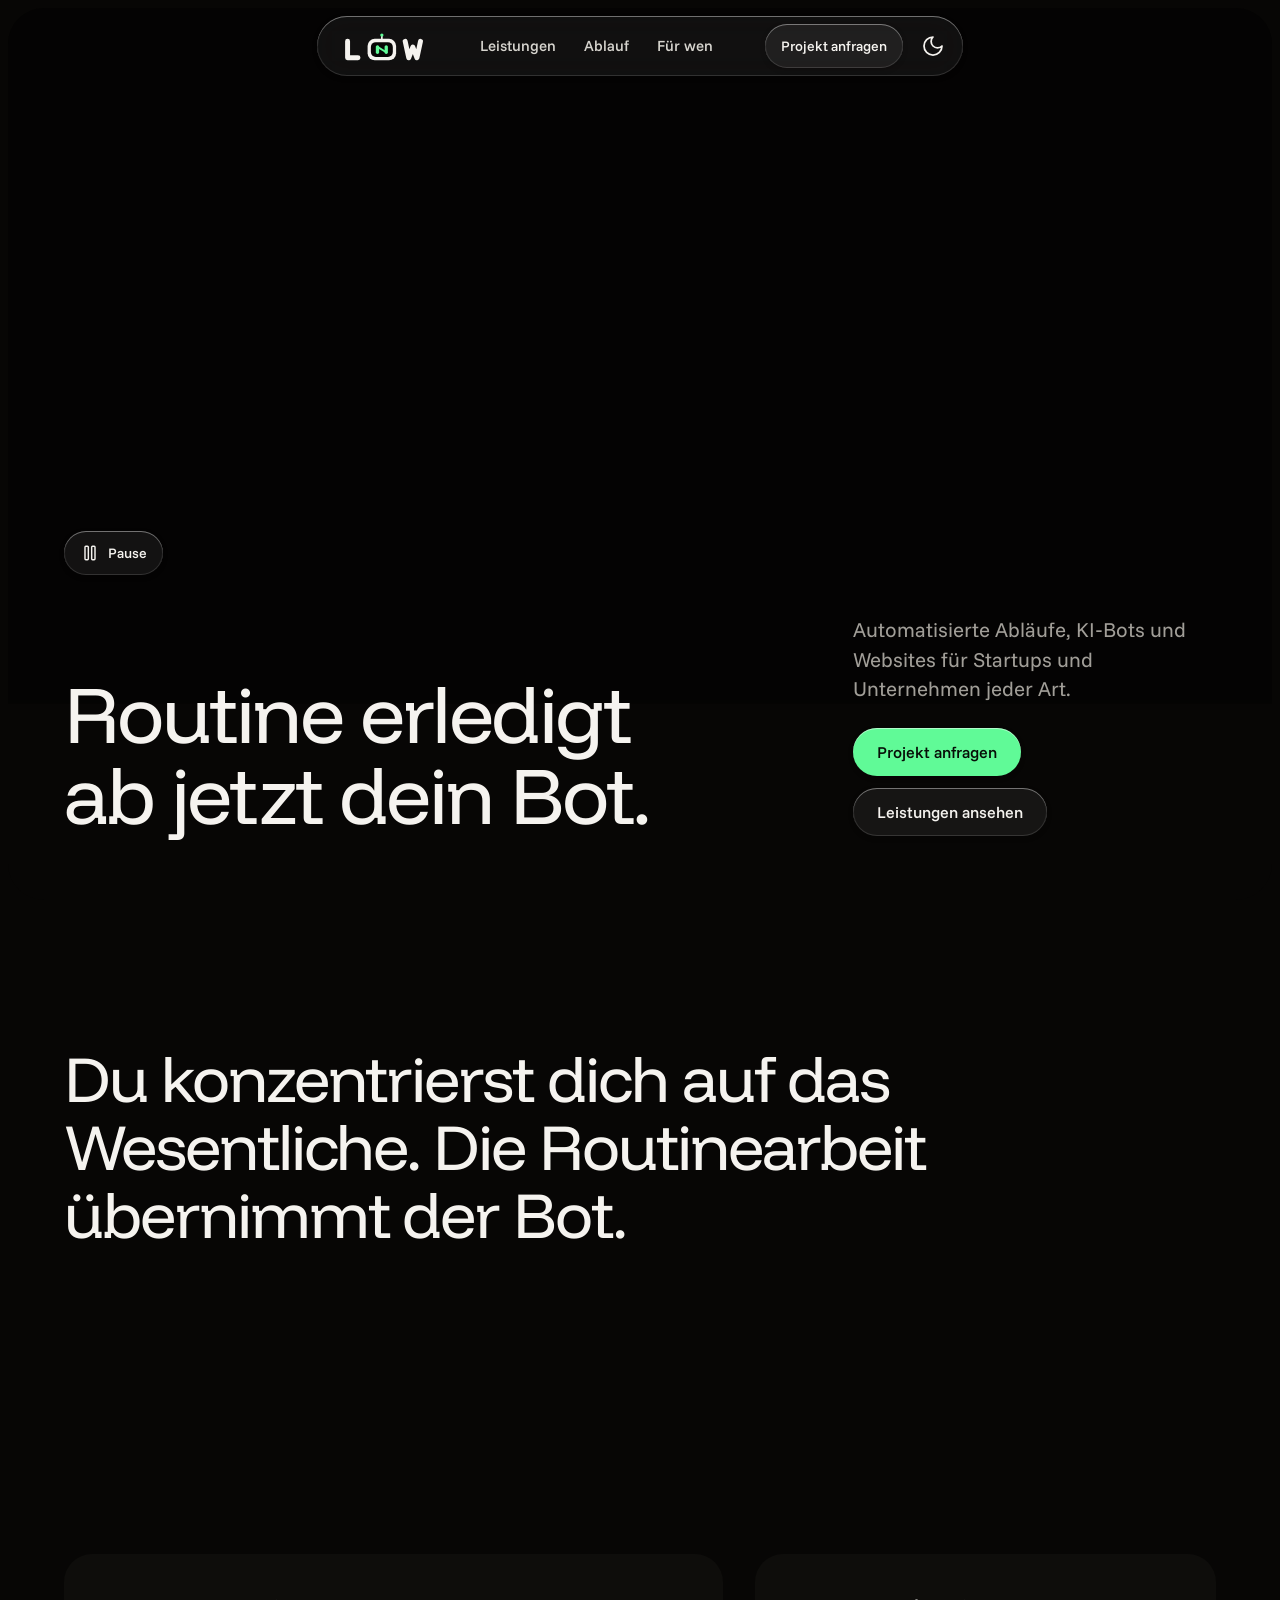
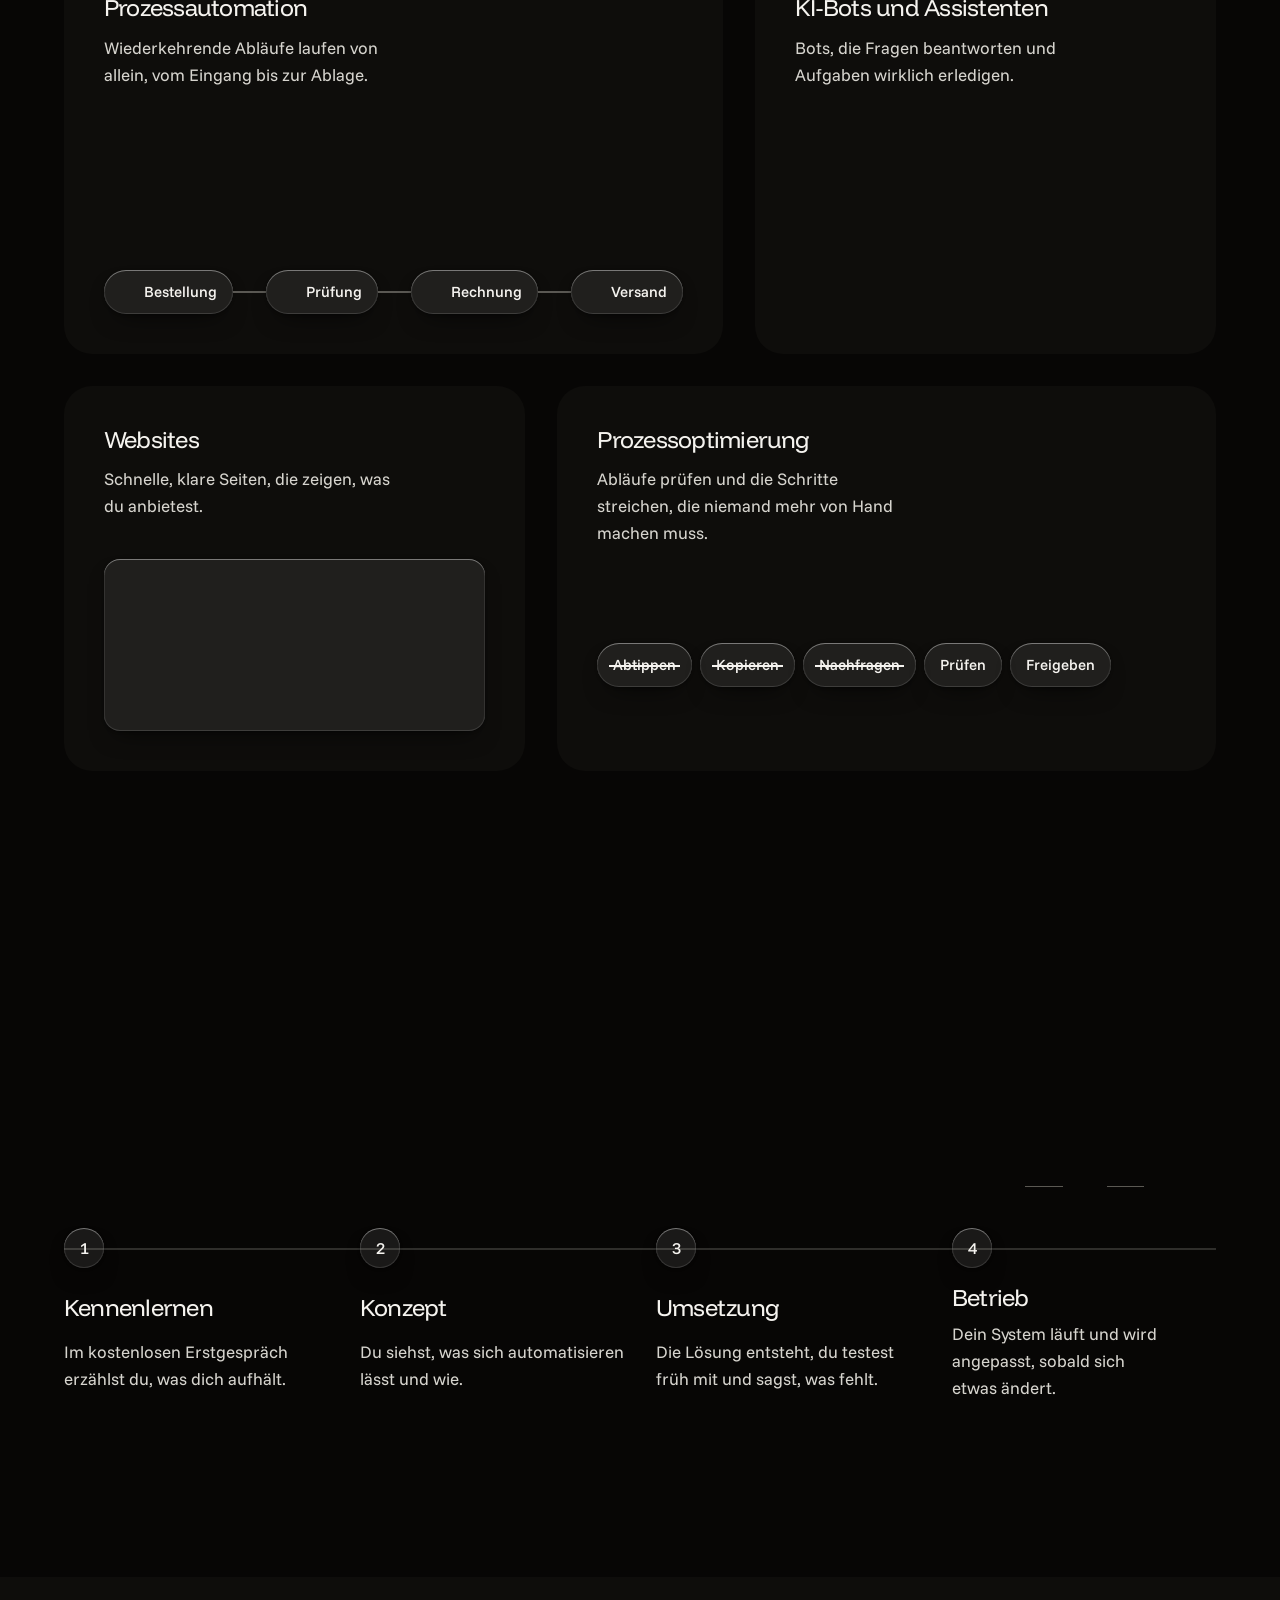
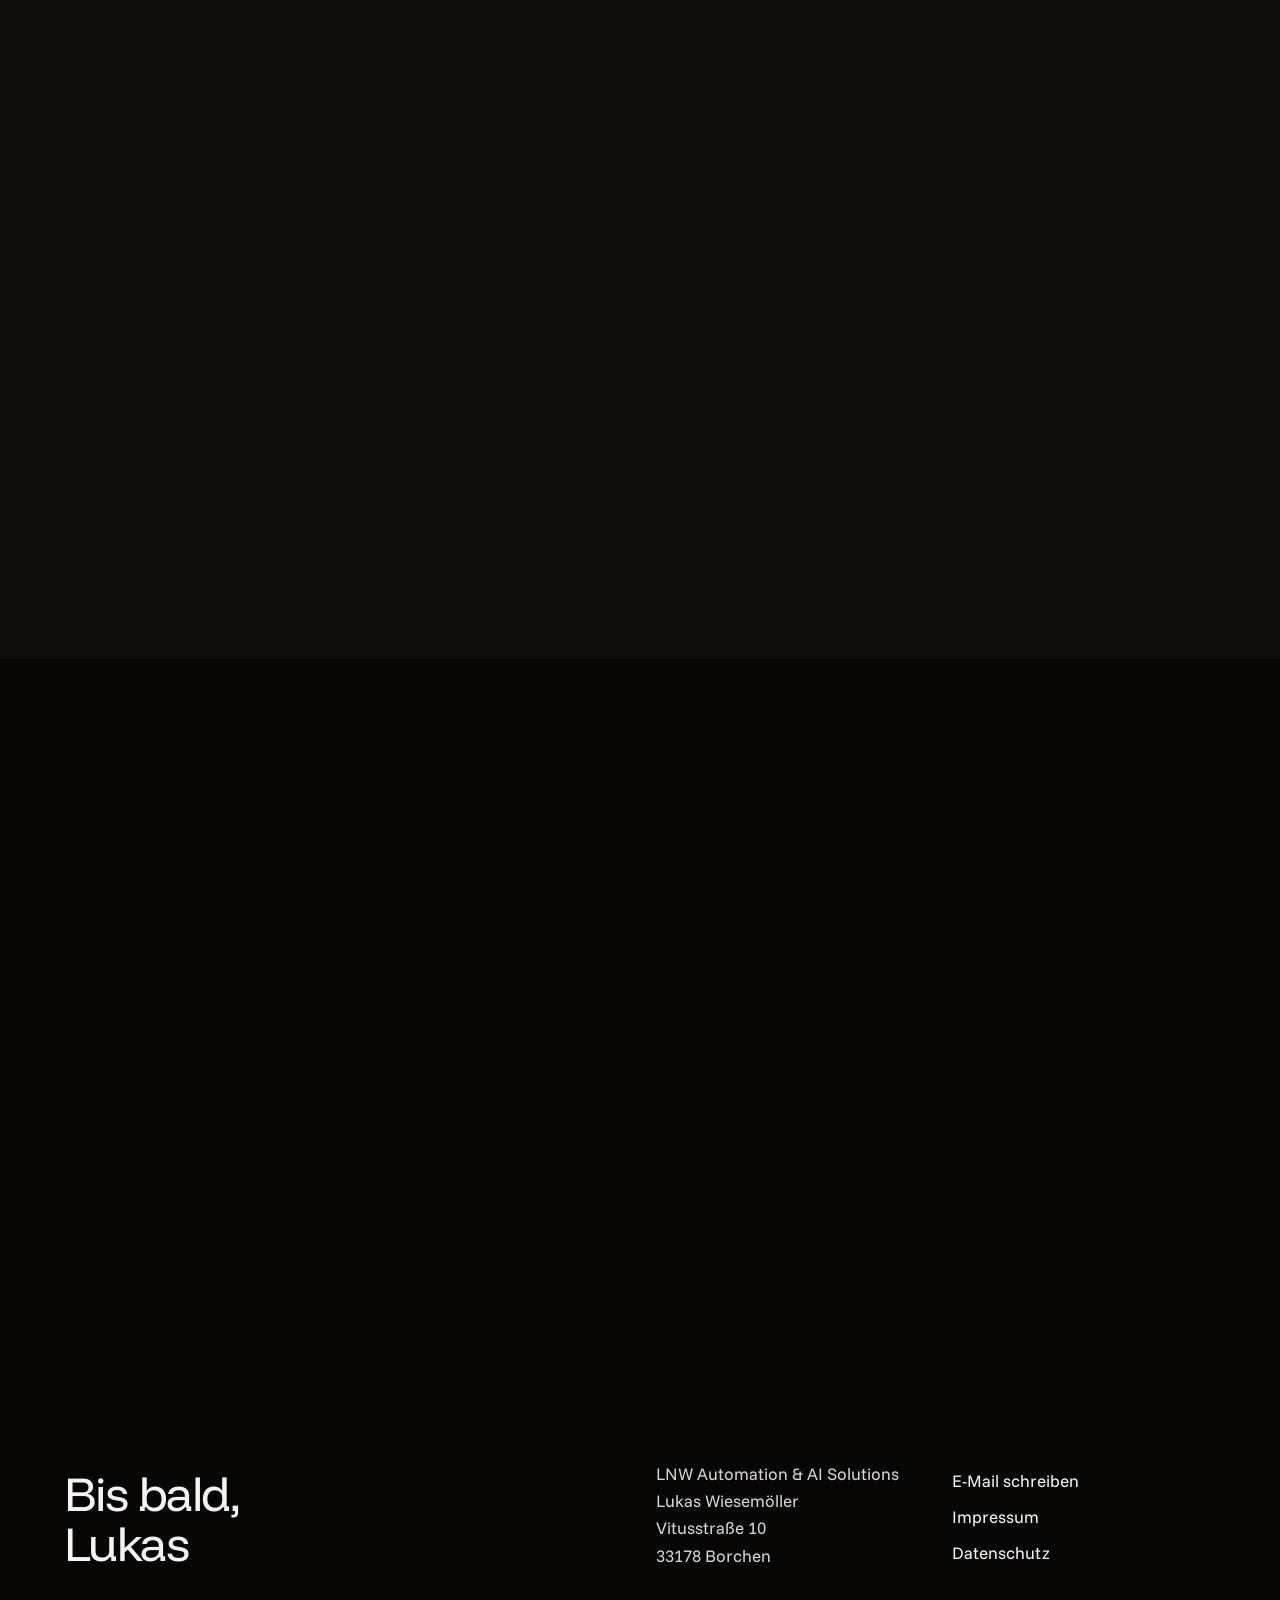
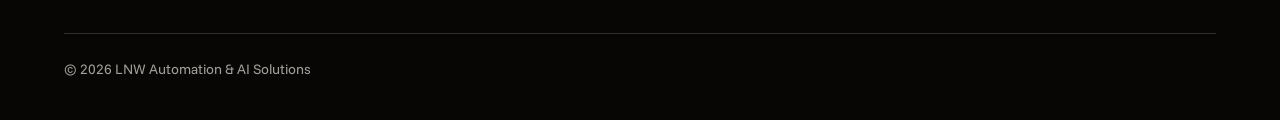
==== commit 5602dafa: "Logo in Navigation, Favicon und Vorschaubild Der Entwurf N-Bot: L, ein Roboterkopf, dessen Augen das" ====
--- a/index.html
+++ b/index.html
@@ -15,14 +15,12 @@
 <meta property="og:image:height" content="630">
 <meta property="og:image:alt" content="Ein kleiner weißer Roboter arbeitet Aufgaben ab, daneben die Zeile: Routine erledigt ab jetzt dein Bot.">
 <meta name="twitter:card" content="summary_large_image">
-<meta name="theme-color" content="#0b0b0a">
+<meta name="theme-color" content="#fbfaf7">
 <link rel="icon" href="favicon.svg" type="image/svg+xml">
 <link rel="preload" href="fonts/funnel-display-latin.woff2" as="font" type="font/woff2" crossorigin>
 <link rel="preload" href="fonts/funnel-sans-latin.woff2" as="font" type="font/woff2" crossorigin>
-<link rel="stylesheet" href="scrollcraft.css">
 <link rel="stylesheet" href="styles.css">
-<noscript><style>[data-sc-in],[data-sc-stagger]>*,[data-sc-cue]{opacity:1!important;transform:none!important}.hero__line{display:none}</style></noscript>
-<script>document.documentElement.classList.add('js');</script>
+<script>document.documentElement.classList.add('js'); try { if (localStorage.getItem('lnw-mode') === 'dark') document.documentElement.dataset.mode = 'dark'; } catch (e) {}</script>
 </head>
 <body>
 <!-- Icons: Lucide (ISC License, lucide.dev) -->
@@ -53,8 +51,6 @@
 </svg>
 
 <a class="skip" href="#main">Zum Inhalt springen</a>
-<div class="space" aria-hidden="true"><canvas class="space__sky"></canvas><canvas class="space__planet"></canvas></div>
-<div class="sc-grain grain" aria-hidden="true"></div>
 
 <header class="nav">
   <nav class="nav__bar" aria-label="Hauptnavigation">
@@ -65,7 +61,11 @@
       <li><a href="#fuer-wen">Für wen</a></li>
     </ul>
     <div class="nav__end">
-      <a class="btn btn--small" href="#kontakt">Projekt anfragen</a>
+      <a class="btn btn--clear btn--small" href="#kontakt">Projekt anfragen</a>
+      <button class="nav__mode" type="button" aria-label="Zwischen hellem und dunklem Design wechseln">
+        <svg class="icon icon--lg icon--moon" aria-hidden="true"><use href="#i-moon"/></svg>
+        <svg class="icon icon--lg icon--sun" aria-hidden="true"><use href="#i-sun"/></svg>
+      </button>
       <button class="nav__toggle" type="button" aria-expanded="false" aria-controls="nav-links" aria-label="Menü">
         <svg class="icon icon--lg icon--open" aria-hidden="true"><use href="#i-menu"/></svg>
         <svg class="icon icon--lg icon--close" aria-hidden="true"><use href="#i-x"/></svg>
@@ -76,32 +76,24 @@
 
 <main id="main">
 
-  <!-- 1 · the desk: scroll feeds the pile of tasks to the robot -->
-  <section id="top" data-sc-act="pin" data-sc-span="2.6">
-    <div data-sc-stage class="desk-stage">
-      <div class="hero__copy" data-sc-cue="0 0.2 0">
-        <h1><span class="line"><span style="--i:0">Routine erledigt</span></span> <span class="line"><span style="--i:1">ab jetzt dein Bot.</span></span></h1>
-        <p class="lead">Automatisierte Abläufe, KI&#8209;Bots und Websites für Startups und Unternehmen jeder Art.</p>
-        <div class="actions">
-          <a class="btn" href="#kontakt">Projekt anfragen</a>
-          <a class="btn btn--clear" href="#leistungen">Leistungen ansehen</a>
-        </div>
-      </div>
-      <p class="hero__line" data-sc-cue="0.2 0.44">Erst stapelt es sich.</p>
-      <p class="hero__line" data-sc-cue="0.4 0.72">Dann übernimmt dein Bot.</p>
-      <p class="hero__line" data-sc-cue="0.7 1">Und du hast den Kopf frei.</p>
-
-      <figure class="rig" aria-label="Beispiel: Beim Scrollen arbeitet der Bot sechs Aufgaben ab">
-        <div class="rig__inbox" aria-hidden="true">
-          <span class="task" style="--x:-40vw;--y:-38svh;--mx0:-30vw;--my0:-30svh;--r:-7deg;--s:1.05;--a:0.24"><span class="task__in"><svg class="icon"><use href="#i-message-square"/></svg>Support-Ticket</span></span>
-          <span class="task task--far" style="--x:-24vw;--y:-44svh;--mx0:9vw;--my0:-35svh;--r:5deg;--s:0.92;--a:0.32"><span class="task__in"><svg class="icon"><use href="#i-mail"/></svg>Terminanfrage</span></span>
-          <span class="task" style="--x:-8vw;--y:-40svh;--mx0:-24vw;--my0:-21svh;--r:-4deg;--s:1;--a:0.40"><span class="task__in"><svg class="icon"><use href="#i-file-text"/></svg>Projektanfrage</span></span>
-          <span class="task" style="--x:-14vw;--y:-25svh;--mx0:25vw;--my0:-24svh;--r:8deg;--s:1.1;--a:0.48"><span class="task__in"><svg class="icon"><use href="#i-user-plus"/></svg>Neuer Kunde</span></span>
-          <span class="task task--far" style="--x:-31vw;--y:-23svh;--mx0:-5vw;--my0:-41svh;--r:-10deg;--s:0.9;--a:0.56"><span class="task__in"><svg class="icon"><use href="#i-receipt"/></svg>Rechnung anfordern</span></span>
-          <span class="task" style="--x:-43vw;--y:-21svh;--mx0:17vw;--my0:-21svh;--r:6deg;--s:1;--a:0.64"><span class="task__in"><svg class="icon"><use href="#i-bell"/></svg>Rückfrage</span></span>
-        </div>
+<section class="hero" id="top">
+ <div class="hero__panel dark">
+  <div class="light" aria-hidden="true"><canvas data-light="hero"></canvas></div>
+  <div class="container hero__inner">
+
+    <figure class="stage" data-slot="hero" data-kind="product" data-loop data-alt="Ein Roboter am Bildschirm arbeitet Aufgaben aus E-Mail, Chat und Formular ab und legt die Ergebnisse in Antworten, Datenbank und Kalender ab." aria-label="Beispiel: Ein Bot arbeitet eingehende Aufgaben ab">
+      <svg class="stage__wires" aria-hidden="true" focusable="false"></svg>
+      <span class="parcel" aria-hidden="true"><svg class="icon"><use href="#i-mail"/></svg><span></span></span>
+
+      <ul class="stage__col stage__col--in" aria-label="Eingänge">
+        <li class="node" data-in="mail" style="--i:0"><svg class="icon" aria-hidden="true"><use href="#i-mail"/></svg><span class="node__text"><span class="node__name">E-Mail</span><span class="node__note">Terminanfrage</span></span></li>
+        <li class="node" data-in="discord" style="--i:1"><svg class="icon" aria-hidden="true"><use href="#i-message-square"/></svg><span class="node__text"><span class="node__name">Chat</span><span class="node__note">Support-Ticket</span></span></li>
+        <li class="node" data-in="form" style="--i:2"><svg class="icon" aria-hidden="true"><use href="#i-file-text"/></svg><span class="node__text"><span class="node__name">Formular</span><span class="node__note">Projektanfrage</span></span></li>
+      </ul>
+
+      <div class="desk" style="--i:3">
         <div class="robot" aria-hidden="true">
-          <p class="robot__say">arbeitet</p>
+          <p class="robot__say">erledigt</p>
           <span class="robot__antenna"></span>
           <span class="robot__ear robot__ear--l"></span><span class="robot__ear robot__ear--r"></span>
           <span class="robot__head"><span class="robot__visor"><i class="robot__eye robot__eye--l"></i><i class="robot__eye robot__eye--r"></i></span></span>
@@ -111,41 +103,61 @@
           <span class="robot__keys"></span>
         </div>
         <div class="screen">
-          <p class="screen__head"><span>Erledigt</span><output class="screen__count">0 von 6</output></p>
-          <ol class="done">
-            <li style="--a:0.24"><span class="tick"><svg class="icon" aria-hidden="true"><use href="#i-check"/></svg></span>Ticket gelöst</li>
-            <li style="--a:0.32"><span class="tick"><svg class="icon" aria-hidden="true"><use href="#i-check"/></svg></span>Termin eingetragen</li>
-            <li style="--a:0.40"><span class="tick"><svg class="icon" aria-hidden="true"><use href="#i-check"/></svg></span>Kontakt angelegt</li>
-            <li style="--a:0.48"><span class="tick"><svg class="icon" aria-hidden="true"><use href="#i-check"/></svg></span>Onboarding gestartet</li>
-            <li style="--a:0.56"><span class="tick"><svg class="icon" aria-hidden="true"><use href="#i-check"/></svg></span>Rechnung verschickt</li>
-            <li style="--a:0.64"><span class="tick"><svg class="icon" aria-hidden="true"><use href="#i-check"/></svg></span>Rückfrage beantwortet</li>
+          <p class="screen__task"><svg class="icon icon--lg" aria-hidden="true"><use href="#i-message-square"/></svg><span>Support-Ticket</span></p>
+          <ol class="screen__steps">
+            <li data-s="done"><span class="tick"><svg class="icon" aria-hidden="true"><use href="#i-check"/></svg></span><span>Anliegen erkannt</span></li>
+            <li data-s="done"><span class="tick"><svg class="icon" aria-hidden="true"><use href="#i-check"/></svg></span><span>Antwort geschrieben</span></li>
+            <li data-s="done"><span class="tick"><svg class="icon" aria-hidden="true"><use href="#i-check"/></svg></span><span>Ticket geschlossen</span></li>
           </ol>
-        </div>
-      </figure>
-    </div>
-  </section>
-
-  <!-- 2 · the statement -->
-  <section class="say" aria-label="Kurz gesagt">
-    <div class="container">
-      <p class="say__text" data-scrub>Du konzentrierst dich auf das Wesentliche. Die Routinearbeit übernimmt der Bot.</p>
-    </div>
-  </section>
-
-  <!-- 3 · the services, travelled sideways -->
-  <section id="leistungen" data-sc-act="pan" data-sc-span="4.4">
-    <div data-sc-stage>
-      <div class="svc__rail" data-sc-pan="0.04">
-        <div class="svc__lead">
-          <h2>Vom Ticket-Bot bis zur Website.</h2>
-          <p class="lead">Vier Leistungen. Scroll weiter und sieh jeder bei der Arbeit zu.</p>
-        </div>
-        <article class="tile card" data-play="2800" data-sc-tilt="3">
-          <div class="tile__text">
-            <h3>Prozessautomation</h3>
-            <p>Wiederkehrende Abläufe laufen von allein, vom Eingang bis zur Ablage.</p>
-          </div>
-          <figure class="demo flow" data-slot="demo-automation" data-kind="product" data-alt="Eine Bestellung läuft automatisch durch Prüfung, Rechnung und Versand.">
+          <p class="screen__out">Dein Zugang ist wieder frei. Melde dich einfach neu an.</p>
+        </div>
+      </div>
+
+      <ul class="stage__col stage__col--out" aria-label="Ziele">
+        <li class="node" data-out="reply" style="--i:4"><svg class="icon" aria-hidden="true"><use href="#i-send"/></svg><span class="node__text"><span class="node__name">Antworten</span><span class="node__note">Ticket gelöst</span></span></li>
+        <li class="node" data-out="data" style="--i:5"><svg class="icon" aria-hidden="true"><use href="#i-database"/></svg><span class="node__text"><span class="node__name">Datenbank</span><span class="node__note">Kontakt angelegt</span></span></li>
+        <li class="node" data-out="calendar" style="--i:6"><svg class="icon" aria-hidden="true"><use href="#i-calendar-check"/></svg><span class="node__text"><span class="node__name">Kalender</span><span class="node__note">Termin eingetragen</span></span></li>
+      </ul>
+
+      <button class="btn btn--clear btn--small stage__toggle" type="button" data-loop-toggle><svg class="icon" aria-hidden="true"><use href="#i-pause"/></svg><span>Pause</span></button>
+    </figure>
+
+    <div class="cols hero__text">
+      <h1><span class="line"><span style="--i:0">Routine erledigt</span></span> <span class="line"><span style="--i:1">ab jetzt dein Bot.</span></span></h1>
+      <div class="hero__side">
+        <p class="lead">Automatisierte Abläufe, KI&#8209;Bots und Websites für Startups und Unternehmen jeder Art.</p>
+        <div class="actions">
+          <a class="btn" href="#kontakt">Projekt anfragen</a>
+          <a class="btn btn--clear" href="#leistungen">Leistungen ansehen</a>
+        </div>
+      </div>
+    </div>
+
+  </div>
+ </div>
+</section>
+
+<section class="section say" aria-label="Kurz gesagt">
+  <div class="container">
+    <p class="say__text" data-scrub>Du konzentrierst dich auf das Wesentliche. Die Routinearbeit übernimmt der Bot.</p>
+  </div>
+</section>
+
+<section class="section" id="leistungen">
+  <div class="container">
+    <div class="cols head" data-reveal>
+      <h2>Vom Ticket-Bot bis zur Website.</h2>
+      <p class="lead">Vier Leistungen, jede zeigt hier ihren Ablauf.</p>
+    </div>
+
+    <div class="cols bento">
+
+      <article class="tile tile--wide" data-play="2800">
+        <div class="tile__text">
+          <h3>Prozessautomation</h3>
+          <p>Wiederkehrende Abläufe laufen von allein, vom Eingang bis zur Ablage.</p>
+        </div>
+        <figure class="demo flow" data-slot="demo-automation" data-kind="product" data-alt="Eine Bestellung läuft automatisch durch Prüfung, Rechnung und Versand.">
           <span class="chip"><svg class="icon a-in" style="--d:200" aria-hidden="true"><use href="#i-check"/></svg>Bestellung</span>
           <span class="link"><i class="a-draw" style="--d:400"></i></span>
           <span class="chip"><svg class="icon a-in" style="--d:800" aria-hidden="true"><use href="#i-check"/></svg>Prüfung</span>
@@ -154,24 +166,26 @@
           <span class="link"><i class="a-draw" style="--d:1600"></i></span>
           <span class="chip"><svg class="icon a-in" style="--d:2000" aria-hidden="true"><use href="#i-check"/></svg>Versand</span>
         </figure>
-        </article>
-        <article class="tile card" data-play="2400" data-sc-tilt="3">
-          <div class="tile__text">
-            <h3>KI&#8209;Bots und Assistenten</h3>
-            <p>Bots, die Fragen beantworten und Aufgaben wirklich erledigen.</p>
-          </div>
-          <figure class="demo chat" data-slot="demo-bot" data-kind="product" data-alt="Ein Bot beantwortet im Chat eine Frage zum Ticket.">
+      </article>
+
+      <article class="tile tile--narrow" data-play="2400">
+        <div class="tile__text">
+          <h3>KI&#8209;Bots und Assistenten</h3>
+          <p>Bots, die Fragen beantworten und Aufgaben wirklich erledigen.</p>
+        </div>
+        <figure class="demo chat" data-slot="demo-bot" data-kind="product" data-alt="Ein Bot beantwortet im Chat eine Frage zum Ticket.">
           <p class="bubble bubble--q a-fade" style="--d:100">Worauf muss ich beim Ticket achten?</p>
           <p class="bubble bubble--a a-fade" style="--d:1600"><svg class="icon" aria-hidden="true"><use href="#i-bot"/></svg><span>Anliegen kurz beschreiben und Kundennummer nennen. Den Rest übernehme ich.</span></p>
           <span class="typing a-blip" style="--d:550" aria-hidden="true"><i></i><i></i><i></i></span>
         </figure>
-        </article>
-        <article class="tile card" data-play="2200" data-sc-tilt="3">
-          <div class="tile__text">
-            <h3>Websites</h3>
-            <p>Schnelle, klare Seiten, die zeigen, was du anbietest.</p>
-          </div>
-          <figure class="demo site" data-slot="demo-website" data-kind="product" data-alt="Eine kleine Website baut sich Stück für Stück auf.">
+      </article>
+
+      <article class="tile tile--narrow" data-play="2200">
+        <div class="tile__text">
+          <h3>Websites</h3>
+          <p>Schnelle, klare Seiten, die zeigen, was du anbietest.</p>
+        </div>
+        <figure class="demo site" data-slot="demo-website" data-kind="product" data-alt="Eine kleine Website baut sich Stück für Stück auf.">
           <div class="site__page">
             <p class="site__nav a-fade" style="--d:100"><span>Start</span><span>Angebot</span><span>Kontakt</span></p>
             <p class="site__h a-fade" style="--d:450">Dein Unternehmen, online.</p>
@@ -179,13 +193,14 @@
             <span class="site__grid" aria-hidden="true"><i class="a-fade" style="--d:1100"></i><i class="a-fade" style="--d:1250"></i><i class="a-fade" style="--d:1400"></i><i class="a-fade" style="--d:1550"></i></span>
           </div>
         </figure>
-        </article>
-        <article class="tile card" data-play="2800" data-sc-tilt="3">
-          <div class="tile__text">
-            <h3>Prozessoptimierung</h3>
-            <p>Abläufe prüfen und die Schritte streichen, die niemand mehr von Hand machen muss.</p>
-          </div>
-          <figure class="demo cut" data-slot="demo-optimierung" data-kind="product" data-alt="Von fünf Arbeitsschritten übernimmt die Automation drei.">
+      </article>
+
+      <article class="tile tile--wide" data-play="2800">
+        <div class="tile__text">
+          <h3>Prozessoptimierung</h3>
+          <p>Abläufe prüfen und die Schritte streichen, die niemand mehr von Hand machen muss.</p>
+        </div>
+        <figure class="demo cut" data-slot="demo-optimierung" data-kind="product" data-alt="Von fünf Arbeitsschritten übernimmt die Automation drei.">
           <span class="chip chip--cut a-dim" style="--d:300">Abtippen</span>
           <span class="chip chip--cut a-dim" style="--d:650">Kopieren</span>
           <span class="chip chip--cut a-dim" style="--d:1000">Nachfragen</span>
@@ -194,190 +209,161 @@
           <span class="cut__note cut__note--auto a-fade" style="--d:1500">übernimmt die Automation</span>
           <span class="cut__note cut__note--keep a-fade" style="--d:1900">bleibt bei dir</span>
         </figure>
-        </article>
-      </div>
-    </div>
-  </section>
-
-  <!-- 4 · the path: four steps down one line, and the robot acts each one out -->
-  <section id="ablauf" data-sc-act="pin" data-sc-span="3">
-    <div data-sc-stage>
-      <div class="container path" data-step="0">
-        <div class="path__list">
-          <h2>Vier Schritte, bis dein Bot läuft.</h2>
-          <div class="path__wrap">
-            <span class="path__bar" aria-hidden="true"><i></i></span>
-            <ol class="path__steps">
-              <li class="path__step is-active" style="--i:0">
-                <span class="path__mark"></span>
-                <h3>Kennenlernen</h3>
-                <p>Im kostenlosen Erstgespräch erzählst du, was dich aufhält.</p>
-              </li>
-              <li class="path__step" style="--i:1">
-                <span class="path__mark"></span>
-                <h3>Konzept</h3>
-                <p>Du siehst, was sich automatisieren lässt und wie.</p>
-              </li>
-              <li class="path__step" style="--i:2">
-                <span class="path__mark"></span>
-                <h3>Umsetzung</h3>
-                <p>Die Lösung entsteht, du testest früh mit und sagst, was fehlt.</p>
-              </li>
-              <li class="path__step" style="--i:3">
-                <span class="path__mark"></span>
-                <h3>Betrieb</h3>
-                <p>Dein System läuft und wird angepasst, sobald sich etwas ändert.</p>
-              </li>
-            </ol>
+      </article>
+
+    </div>
+  </div>
+</section>
+
+<section class="section" id="ablauf">
+  <div class="container">
+    <div class="cols head" data-reveal>
+      <h2>Vom Erstgespräch zum laufenden System.</h2>
+    </div>
+
+    <ol class="cols way__steps" data-play="6000">
+      <li class="way__step">
+        <div class="way__art" aria-hidden="true">
+          <p class="bubble bubble--a a-fade" style="--d:300"><span>Was kostet dich Zeit?</span></p>
+          <p class="bubble bubble--q a-fade" style="--d:800">Die Tickets.</p>
+        </div>
+        <div class="way__rule"><i class="a-draw" style="--d:0;--t:900ms"></i><span class="way__mark"><i class="a-in" style="--d:300"></i></span></div>
+        <h3>Kennenlernen</h3>
+        <p>Im kostenlosen Erstgespräch erzählst du, was dich aufhält.</p>
+      </li>
+      <li class="way__step">
+        <div class="way__art" aria-hidden="true">
+          <div class="mini">
+            <span class="box box--sketch a-fade" style="--d:1300">Eingang</span>
+            <span class="link link--sketch a-in" style="--d:1450"></span>
+            <span class="box box--sketch a-fade" style="--d:1550">Bot</span>
+            <span class="link link--sketch a-in" style="--d:1700"></span>
+            <span class="box box--sketch a-fade" style="--d:1800">Antwort</span>
           </div>
         </div>
-
-        <figure class="bench" aria-hidden="true">
-          <div class="bench__bot">
-            <div class="robot" aria-hidden="true">
-              <span class="robot__antenna"></span>
-              <span class="robot__ear robot__ear--l"></span><span class="robot__ear robot__ear--r"></span>
-              <span class="robot__head"><span class="robot__visor"><i class="robot__eye robot__eye--l"></i><i class="robot__eye robot__eye--r"></i></span></span>
-              <span class="robot__neck"></span>
-              <span class="robot__body"></span>
-              <span class="robot__arm robot__arm--l"></span><span class="robot__arm robot__arm--r"></span>
-              <span class="robot__keys"></span>
-            </div>
+        <div class="way__rule"><i class="a-draw" style="--d:1000;--t:900ms"></i><span class="way__mark"><i class="a-in" style="--d:1300"></i></span></div>
+        <h3>Konzept</h3>
+        <p>Du siehst, was sich automatisieren lässt und wie.</p>
+      </li>
+      <li class="way__step">
+        <div class="way__art" aria-hidden="true">
+          <div class="mini">
+            <span class="box box--solid a-fade" style="--d:2300">Eingang<svg class="icon a-in" style="--d:2700"><use href="#i-check"/></svg></span>
+            <span class="link a-in" style="--d:2450"></span>
+            <span class="box box--solid a-fade" style="--d:2550">Bot<svg class="icon a-in" style="--d:2900"><use href="#i-check"/></svg></span>
+            <span class="link a-in" style="--d:2700"></span>
+            <span class="box box--solid a-fade" style="--d:2800">Antwort<svg class="icon a-in" style="--d:3100"><use href="#i-check"/></svg></span>
           </div>
-          <div class="bench__props">
-            <div class="bench__prop bench__prop--1">
-              <p class="bubble bubble--a"><span>Hallo! Was kostet dich Zeit?</span></p>
-              <p class="bubble bubble--q">Die Tickets.</p>
-            </div>
-            <div class="bench__prop bench__prop--2 board">
-              <div class="mini"><span class="box box--sketch" style="--k:0">Eingang</span><span class="link link--sketch" style="--k:1"></span><span class="box box--sketch" style="--k:2">Bot</span><span class="link link--sketch" style="--k:3"></span><span class="box box--sketch" style="--k:4">Antwort</span></div>
-              <div class="mini mini--low"><span class="link link--sketch link--down" style="--k:5"></span><span class="box box--sketch" style="--k:6">Datenbank</span></div>
-            </div>
-            <div class="bench__prop bench__prop--3 code">
-              <span class="code__line" style="--k:0"><b>wenn</b> ticket.neu:</span>
-              <span class="code__line" style="--k:1">  frage = lies(ticket)</span>
-              <span class="code__line" style="--k:2">  text = schreibe(frage)</span>
-              <span class="code__line" style="--k:3">  sende(text)</span>
-            </div>
-            <div class="bench__prop bench__prop--4 run">
-              <p class="live"><span class="switch"><b></b></span>läuft</p>
-              <div class="run__lane">
-                <div class="run__half"><span class="chip run__chip" style="--k:0">Ticket</span><span class="chip run__chip" style="--k:1">Anfrage</span><span class="chip run__chip" style="--k:2">Termin</span></div>
-                <span class="run__mid"><svg class="icon"><use href="#i-bot"/></svg></span>
-                <div class="run__half run__half--out"><span class="chip run__chip" style="--k:0"><svg class="icon"><use href="#i-check"/></svg>gelöst</span><span class="chip run__chip" style="--k:1"><svg class="icon"><use href="#i-check"/></svg>beantwortet</span><span class="chip run__chip" style="--k:2"><svg class="icon"><use href="#i-check"/></svg>gebucht</span></div>
-              </div>
-              <div class="run__lane">
-                <div class="run__half"><span class="chip run__chip" style="--k:0">Bestellung</span><span class="chip run__chip" style="--k:1">Rückfrage</span><span class="chip run__chip" style="--k:2">Rechnung</span></div>
-                <span class="run__mid"><svg class="icon"><use href="#i-bot"/></svg></span>
-                <div class="run__half run__half--out"><span class="chip run__chip" style="--k:0"><svg class="icon"><use href="#i-check"/></svg>bestätigt</span><span class="chip run__chip" style="--k:1"><svg class="icon"><use href="#i-check"/></svg>geklärt</span><span class="chip run__chip" style="--k:2"><svg class="icon"><use href="#i-check"/></svg>verschickt</span></div>
-              </div>
-            </div>
+        </div>
+        <div class="way__rule"><i class="a-draw" style="--d:2000;--t:900ms"></i><span class="way__mark"><i class="a-in" style="--d:2300"></i></span></div>
+        <h3>Umsetzung</h3>
+        <p>Die Lösung entsteht, du testest früh mit und sagst, was fehlt.</p>
+      </li>
+      <li class="way__step">
+        <div class="way__art" aria-hidden="true">
+          <p class="live a-fade" style="--d:3500"><span class="switch"><i class="a-in" style="--d:3900"></i><b class="a-slide" style="--d:3900"></b></span>läuft</p>
+          <div class="mini">
+            <span class="box box--solid a-fade" style="--d:3300">Eingang</span>
+            <span class="link"><i class="a-draw" style="--d:4100"></i></span>
+            <span class="box box--solid a-fade" style="--d:3400">Bot</span>
+            <span class="link"><i class="a-draw" style="--d:4500"></i></span>
+            <span class="box box--solid a-fade" style="--d:3500">Antwort</span>
+            <span class="runner a-run" style="--d:4100"></span>
           </div>
-        </figure>
-      </div>
-    </div>
-  </section>
-
-  <!-- 5 · who it is for -->
-  <section class="who" id="fuer-wen">
-    <div class="container" data-switch>
-      <div class="cols head" data-sc-in>
-        <h2>Automation für jede Unternehmensgröße.</h2>
-        <div class="seg" role="tablist" aria-label="Zielgruppe">
+        </div>
+        <div class="way__rule"><i class="a-draw" style="--d:3000;--t:900ms"></i><span class="way__mark"><i class="a-in" style="--d:3300"></i></span></div>
+        <h3>Betrieb</h3>
+        <p>Dein System läuft und wird angepasst, sobald sich etwas ändert.</p>
+      </li>
+    </ol>
+  </div>
+</section>
+
+<section class="section section--l band" id="fuer-wen">
+  <div class="container" data-switch>
+    <div class="cols head" data-reveal>
+      <h2>Automation für jede Unternehmensgröße.</h2>
+      <div class="seg" role="tablist" aria-label="Zielgruppe">
         <button type="button" role="tab" id="tab-unternehmen" aria-controls="panel-unternehmen" aria-selected="true">Unternehmen</button>
         <button type="button" role="tab" id="tab-startups" aria-controls="panel-startups" aria-selected="false" tabindex="-1">Startups</button>
         <button type="button" role="tab" id="tab-alle" aria-controls="panel-alle" aria-selected="false" tabindex="-1">Alle anderen</button>
-        </div>
-      </div>
-      <div class="who__stack">
-      <div class="cols who__panel" role="tabpanel" id="panel-unternehmen" aria-labelledby="tab-unternehmen">
-        <h3 class="who__say">Gewachsene Abläufe, neu gedacht.</h3>
-        <ul class="lanes clear">
-          <li><svg class="icon icon--lg" aria-hidden="true"><use href="#i-ticket"/></svg>Anfragen werden vorsortiert und zugewiesen<svg class="icon icon--lg icon--done" aria-hidden="true"><use href="#i-check"/></svg></li>
-          <li><svg class="icon icon--lg" aria-hidden="true"><use href="#i-database"/></svg>Systeme tauschen Daten ohne Abtippen aus<svg class="icon icon--lg icon--done" aria-hidden="true"><use href="#i-check"/></svg></li>
-          <li><svg class="icon icon--lg" aria-hidden="true"><use href="#i-table-2"/></svg>Auswertungen entstehen direkt aus den Daten<svg class="icon icon--lg icon--done" aria-hidden="true"><use href="#i-check"/></svg></li>
-        </ul>
-      </div>
-
-      <div class="cols who__panel" role="tabpanel" id="panel-startups" aria-labelledby="tab-startups">
-        <h3 class="who__say">Wenig Leute, viel zu tun.</h3>
-        <ul class="lanes clear">
-          <li><svg class="icon icon--lg" aria-hidden="true"><use href="#i-contact"/></svg>Anfragen landen direkt im CRM<svg class="icon icon--lg icon--done" aria-hidden="true"><use href="#i-check"/></svg></li>
-          <li><svg class="icon icon--lg" aria-hidden="true"><use href="#i-receipt"/></svg>Rechnungen gehen von selbst raus<svg class="icon icon--lg icon--done" aria-hidden="true"><use href="#i-check"/></svg></li>
-          <li><svg class="icon icon--lg" aria-hidden="true"><use href="#i-user-plus"/></svg>Neue Kunden bekommen ihr Onboarding<svg class="icon icon--lg icon--done" aria-hidden="true"><use href="#i-check"/></svg></li>
-        </ul>
-      </div>
-
-      <div class="cols who__panel" role="tabpanel" id="panel-alle" aria-labelledby="tab-alle">
-        <h3 class="who__say">Jeder Betrieb hat Fleißarbeit.</h3>
-        <ul class="lanes clear">
-          <li><svg class="icon icon--lg" aria-hidden="true"><use href="#i-table-2"/></svg>Formulare füllen Tabellen von selbst<svg class="icon icon--lg icon--done" aria-hidden="true"><use href="#i-check"/></svg></li>
-          <li><svg class="icon icon--lg" aria-hidden="true"><use href="#i-folder-check"/></svg>Dokumente werden benannt und abgelegt<svg class="icon icon--lg icon--done" aria-hidden="true"><use href="#i-check"/></svg></li>
-          <li><svg class="icon icon--lg" aria-hidden="true"><use href="#i-calendar-check"/></svg>Termine werden bestätigt und erinnert<svg class="icon icon--lg icon--done" aria-hidden="true"><use href="#i-check"/></svg></li>
-        </ul>
-      </div>
-      </div>
-    </div>
-  </section>
-
-  <!-- 6 · the close: the last screen, and it holds -->
-  <section id="kontakt" data-sc-act="pin" data-sc-span="1.2">
-    <div data-sc-stage>
-      <div class="container close">
-        <div class="cols close__main">
-          <div class="close__say">
-            <h2 data-scrub>Erzähl mir, was dich aufhält.</h2>
-            <p class="lead" data-flow>Das Erstgespräch ist kostenlos und unverbindlich.</p>
-            <a class="close__mail" data-flow href="mailto:kontakt@lnw-automations-solutions.de">kontakt@lnw-automations-solutions.de</a>
-            <div class="actions" data-flow>
-              <a class="btn" href="mailto:kontakt@lnw-automations-solutions.de?subject=Projektanfrage" data-sc-magnet="0.25">E-Mail schreiben</a>
-              <button class="btn btn--clear" type="button" data-copy="kontakt@lnw-automations-solutions.de"><svg class="icon" aria-hidden="true"><use href="#i-copy"/></svg><span>Adresse kopieren</span></button>
-            </div>
-          </div>
-          <figure class="relay" aria-hidden="true">
-            <svg class="relay__wires" focusable="false"></svg>
-            <span class="relay__parcel"><svg class="icon"><use href="#i-mail"/></svg><span></span></span>
-            <ul class="relay__col">
-              <li class="relay__node" data-in="mail"><svg class="icon"><use href="#i-mail"/></svg>E-Mail</li>
-              <li class="relay__node" data-in="chat"><svg class="icon"><use href="#i-message-square"/></svg>Chat</li>
-              <li class="relay__node" data-in="form"><svg class="icon"><use href="#i-file-text"/></svg>Formular</li>
-            </ul>
-            <div class="relay__bot">
-              <div class="robot">
-                <p class="robot__say">arbeitet</p>
-                <span class="robot__antenna"></span>
-                <span class="robot__ear robot__ear--l"></span><span class="robot__ear robot__ear--r"></span>
-                <span class="robot__head"><span class="robot__visor"><i class="robot__eye robot__eye--l"></i><i class="robot__eye robot__eye--r"></i></span></span>
-                <span class="robot__neck"></span>
-                <span class="robot__body"></span>
-                <span class="robot__arm robot__arm--l"></span><span class="robot__arm robot__arm--r"></span>
-                <span class="robot__keys"></span>
-              </div>
-            </div>
-            <ul class="relay__col">
-              <li class="relay__node" data-out="reply"><svg class="icon"><use href="#i-send"/></svg>Antworten</li>
-              <li class="relay__node" data-out="data"><svg class="icon"><use href="#i-database"/></svg>Datenbank</li>
-              <li class="relay__node" data-out="calendar"><svg class="icon"><use href="#i-calendar-check"/></svg>Kalender</li>
-            </ul>
-          </figure>
-        </div>
-        <footer class="foot">
-          <div class="cols foot__grid">
-            <address class="foot__addr">LNW Automation &amp; AI Solutions<br>Lukas Wiesemöller<br>Vitusstraße 10, 33178 Borchen</address>
-            <ul class="foot__links">
-              <li><a href="impressum.html">Impressum</a></li>
-              <li><a href="datenschutz.html">Datenschutz</a></li>
-            </ul>
-            <p class="foot__legal">© 2026 LNW</p>
-          </div>
-        </footer>
-      </div>
-    </div>
-  </section>
+      </div>
+    </div>
+
+    <div class="who__stack">
+    <div class="cols who__panel" role="tabpanel" id="panel-unternehmen" aria-labelledby="tab-unternehmen">
+      <h3 class="who__say">Gewachsene Abläufe, neu gedacht.</h3>
+      <ul class="lanes clear">
+        <li><svg class="icon icon--lg" aria-hidden="true"><use href="#i-ticket"/></svg>Anfragen werden vorsortiert und zugewiesen<svg class="icon icon--lg icon--done" aria-hidden="true"><use href="#i-check"/></svg></li>
+        <li><svg class="icon icon--lg" aria-hidden="true"><use href="#i-database"/></svg>Systeme tauschen Daten ohne Abtippen aus<svg class="icon icon--lg icon--done" aria-hidden="true"><use href="#i-check"/></svg></li>
+        <li><svg class="icon icon--lg" aria-hidden="true"><use href="#i-table-2"/></svg>Auswertungen entstehen direkt aus den Daten<svg class="icon icon--lg icon--done" aria-hidden="true"><use href="#i-check"/></svg></li>
+      </ul>
+    </div>
+
+    <div class="cols who__panel" role="tabpanel" id="panel-startups" aria-labelledby="tab-startups">
+      <h3 class="who__say">Wenig Leute, viel zu tun.</h3>
+      <ul class="lanes clear">
+        <li><svg class="icon icon--lg" aria-hidden="true"><use href="#i-contact"/></svg>Anfragen landen direkt im CRM<svg class="icon icon--lg icon--done" aria-hidden="true"><use href="#i-check"/></svg></li>
+        <li><svg class="icon icon--lg" aria-hidden="true"><use href="#i-receipt"/></svg>Rechnungen gehen von selbst raus<svg class="icon icon--lg icon--done" aria-hidden="true"><use href="#i-check"/></svg></li>
+        <li><svg class="icon icon--lg" aria-hidden="true"><use href="#i-user-plus"/></svg>Neue Kunden bekommen ihr Onboarding<svg class="icon icon--lg icon--done" aria-hidden="true"><use href="#i-check"/></svg></li>
+      </ul>
+    </div>
+
+    <div class="cols who__panel" role="tabpanel" id="panel-alle" aria-labelledby="tab-alle">
+      <h3 class="who__say">Jeder Betrieb hat Fleißarbeit.</h3>
+      <ul class="lanes clear">
+        <li><svg class="icon icon--lg" aria-hidden="true"><use href="#i-table-2"/></svg>Formulare füllen Tabellen von selbst<svg class="icon icon--lg icon--done" aria-hidden="true"><use href="#i-check"/></svg></li>
+        <li><svg class="icon icon--lg" aria-hidden="true"><use href="#i-folder-check"/></svg>Dokumente werden benannt und abgelegt<svg class="icon icon--lg icon--done" aria-hidden="true"><use href="#i-check"/></svg></li>
+        <li><svg class="icon icon--lg" aria-hidden="true"><use href="#i-calendar-check"/></svg>Termine werden bestätigt und erinnert<svg class="icon icon--lg icon--done" aria-hidden="true"><use href="#i-check"/></svg></li>
+      </ul>
+    </div>
+    </div>
+  </div>
+</section>
+
+<section class="section section--l contact" id="kontakt">
+  <div class="contact__panel dark">
+    <div class="light" aria-hidden="true"><canvas data-light="contact"></canvas></div>
+    <div class="container cols contact__inner">
+      <div class="contact__say" data-reveal>
+        <h2>Erzähl mir von deinem Projekt.</h2>
+        <p class="lead">Das Erstgespräch ist kostenlos und unverbindlich.</p>
+      </div>
+      <div class="contact__do" data-reveal style="--i:2">
+        <a class="contact__mail" href="mailto:kontakt@lnw-automations-solutions.de">kontakt@lnw-automations-solutions.de</a>
+        <div class="actions">
+          <a class="btn" href="mailto:kontakt@lnw-automations-solutions.de?subject=Projektanfrage">E-Mail schreiben</a>
+          <button class="btn btn--clear" type="button" data-copy="kontakt@lnw-automations-solutions.de"><svg class="icon" aria-hidden="true"><use href="#i-copy"/></svg><span>Adresse kopieren</span></button>
+        </div>
+      </div>
+    </div>
+  </div>
+</section>
 
 </main>
 
-<script src="scrollcraft.js"></script>
-<script src="main.js"></script>
+<footer class="foot">
+  <div class="container">
+    <div class="cols foot__grid">
+      <p class="foot__bye">Bis bald,<br>Lukas</p>
+      <address class="foot__addr">
+        LNW Automation &amp; AI Solutions<br>
+        Lukas Wiesemöller<br>
+        Vitusstraße 10<br>
+        33178 Borchen
+      </address>
+      <ul class="foot__links">
+        <li><a href="mailto:kontakt@lnw-automations-solutions.de">E-Mail schreiben</a></li>
+        <li><a href="impressum.html">Impressum</a></li>
+        <li><a href="datenschutz.html">Datenschutz</a></li>
+      </ul>
+    </div>
+    <p class="foot__legal">© 2026 LNW Automation &amp; AI Solutions</p>
+  </div>
+</footer>
+
+<script>window.hallmarkSlots = (m) => { for (const [k, v] of Object.entries(m)) { const s = document.querySelector(`[data-slot="${k}"]`); if (!s) continue; const im = new Image(); im.src = typeof v === 'string' ? v : v.src; im.alt = (typeof v === 'object' && v.alt) || s.dataset.alt || ''; s.querySelectorAll(':scope > img').forEach((o) => o.remove()); s.prepend(im); } };
+document.querySelectorAll('[data-slot] img').forEach((i) => { if (i.complete && !i.naturalWidth) i.remove(); else i.addEventListener('error', () => i.remove(), { once: true }); });</script>
+<script src="main.js" defer></script>
 </body>
 </html>
--- a/styles.css
+++ b/styles.css
@@ -1,4 +1,16 @@
-/* LNW Automation & AI Solutions · premium-scroll · built with the scroll-craft engine (scrollcraft.js / scrollcraft.css) */
+/* Hallmark · shape: Bento Grid · genre: atmospheric · theme: Refract (deal 1/3, seed premium-freelancer-lnw-automation-81fc·768d47f8·2026-11-13·r0) · job: hire · draw: f9fe5f
+ * hero: Ledge · nav: floating pill · footer: letter close · imagery: the product built in the hero, four tiles and four steps, Lukas's own portrait · signature: a small glass robot at its monitor, working through tasks live between their sources and their targets · refract: glass/pool
+ * axes: light/grotesk-sans/cool · posture: restrained · contrast: pass · fold: pass · v2.0.0 */
+/* Hallmark · pre-emit critique: P4 H4 E4 S4 R3 V4 · weakest: R, a robot, a light and four playing tiles are a lot of moving parts; every loop is one-shot except the robot, which pauses, and the palette stays ink, paper and one blue */
+/* Hallmark · waive 80 · one robot figure built from the theme's clear surfaces, working the real task list beside it · Lukas asked for a small robot at a computer as the core of the page */
+/* Hallmark · waive 77 · the two legal pages hold an address and three short paragraphs · an Impressum and a Datenschutz page have nothing more to show */
+/* Hallmark · waive 78 · the legal pages are prose documents with inline heads at title size · Impressum and Datenschutz are read top to bottom, not scanned */
+/* Hallmark · dismissed 23 · the accent sits on 1.5px connector lines and one 44px switch, far under the footprint */
+/* Hallmark · dismissed 25 · tile and step lines are one-sentence captions in a narrow column */
+/* Hallmark · dismissed 58 · the window counts the hidden-until-played labels of the four step drawings */
+/* Hallmark · answered F4 · the segmented tab and the demo site's sample button are not page actions; Pause is a clear pill beside the one filled primary */
+/* Hallmark · answered F7 · pills here are controls, chips and the robot's own parts; panels take the card radius */
+/* Hallmark · modes: light+dark · dark panels for hero and contact in the light page, the whole page on the toggle */
 @import url("./tokens.css");
 @import url("./base.css");
 
@@ -10,11 +22,16 @@
 .lead { color: var(--color-muted); }
 :where(ul[class], ol[class]) { margin: 0; padding: 0; list-style: none; }
 figure { margin: 0; }
-
+.dark { background: var(--color-paper); color: var(--color-ink-2); }
+:root[data-mode="dark"] .dark { background: var(--color-paper-2); color: var(--color-ink-2); }
+.section { margin-top: var(--section-gap); }
+.section--s { margin-top: var(--section-gap-s); }
+.section--l { margin-top: var(--section-gap-l); }
 .cols { display: grid; grid-template-columns: repeat(12, minmax(0, 1fr)); column-gap: var(--gap-columns); }
 .head { align-items: end; margin-bottom: var(--space-2xl); row-gap: var(--space-md); }
 .head h2 { grid-column: 1 / span 7; }
 .head .lead, .head .seg { grid-column: 9 / span 4; justify-self: end; }
+.head .lead { justify-self: start; }
 
 .icon { width: 20px; height: 20px; flex-shrink: 0; fill: none; stroke: currentColor; stroke-width: 1.75; stroke-linecap: round; stroke-linejoin: round; }
 .icon--lg { width: 24px; height: 24px; }
@@ -72,7 +89,7 @@
 .nav__links a:hover { color: var(--color-ink); background: color-mix(in oklab, var(--color-shade) 30%, transparent); }
 .nav__links a[aria-current="true"] { color: var(--color-ink); background: var(--color-accent-soft); }
 .nav__end { display: flex; align-items: center; gap: var(--space-xs); margin-inline-start: auto; }
-
+.nav__mode { display: inline-flex; align-items: center; justify-content: center; width: 44px; height: 44px; padding: 0; border: 0; border-radius: var(--radius-pill); background: transparent; color: var(--color-ink); cursor: pointer; }
 .nav__mode:hover { background: color-mix(in oklab, var(--color-shade) 30%, transparent); }
 .nav__mode:active, .nav__toggle:active { transform: translateY(1px); }
 html:not(.js) .nav__mode, :root[data-mode="dark"] .nav__mode .icon--moon, :root:not([data-mode="dark"]) .nav__mode .icon--sun { display: none; }
@@ -82,24 +99,49 @@
 .nav__toggle[aria-expanded="true"] .icon--close { display: block; }
 
 /* ---------- the light: sun through glass, drawn on a canvas ---------- */
-
+.light { position: absolute; inset: 0 0 auto 0; height: 78%; overflow: hidden; pointer-events: none; }
+.light canvas { display: block; width: 104%; height: 104%; margin: -2% 0 0 -2%; filter: blur(6px); animation: drift 64s var(--ease-in-out) infinite alternate; }
 .light.is-still canvas { animation-play-state: paused; }
+@keyframes drift { from { transform: translate3d(-1.4%, 0, 0); } to { transform: translate3d(1.4%, 1%, 0); } }
 
 /* ---------- hero: a ledge, the robot at work above, the head at the base ---------- */
-
+.hero { position: relative; padding: var(--space-xs) var(--space-xs) 0; }
+.hero__panel, .contact__panel { position: relative; border-radius: var(--radius-panel); overflow: hidden; }
+.hero__panel > .container, .contact__panel > .container { max-width: calc(var(--container) - 2 * var(--space-xs)); padding-inline: calc(var(--gutter) - var(--space-xs)); }
+.hero__inner { position: relative; display: flex; flex-direction: column; gap: var(--space-xl); min-height: calc(100dvh - var(--space-xs)); padding-block: calc(var(--space-3xl) + var(--space-xs)) var(--space-2xl); }
 .line { display: block; clip-path: inset(-0.1em 0 -0.2em 0); }
 .line > span { display: block; }
 .js .line > span { animation: line-up 900ms var(--ease-out) both; animation-delay: calc(var(--i, 0) * 110ms + 200ms); }
 @keyframes line-up { from { transform: translateY(125%); } }
-
+.hero__text { align-items: end; }
+.hero__text h1 { grid-column: 1 / span 7; }
+.hero__side { grid-column: 9 / span 4; display: grid; gap: var(--space-lg); }
+
+.stage { position: relative; flex: 1 1 auto; display: grid; grid-template-columns: minmax(0, 10fr) minmax(0, 7fr) minmax(0, 34fr) minmax(0, 7fr) minmax(0, 10fr); align-items: center; min-height: 392px; max-height: 640px; }
+.stage__wires { position: absolute; inset: 0; width: 100%; height: 100%; overflow: visible; pointer-events: none; }
+.wire { fill: none; stroke: var(--color-shade-2); stroke-width: 1.5; stroke-linecap: round; }
 .wire.is-live { stroke: var(--color-accent); }
-
+.parcel { position: absolute; left: 0; top: 0; z-index: var(--z-raised); display: inline-flex; align-items: center; gap: var(--space-2xs); min-height: 30px; padding: 0 var(--space-sm) 0 var(--space-xs); border-radius: var(--radius-pill); background: var(--color-accent); color: var(--color-accent-ink); font-size: var(--text-xs); font-weight: 500; white-space: nowrap; box-shadow: var(--edge-top), var(--shadow-chip); opacity: 0; pointer-events: none; transition: opacity var(--dur-micro) var(--ease-out); }
 .parcel.is-on { opacity: 1; }
-
+.parcel .icon { width: 14px; height: 14px; stroke-width: 2.25; }
+
+.stage__col { position: relative; display: grid; gap: var(--space-lg); }
+.stage__col--in { grid-column: 1; }
+.stage__col--out { grid-column: 5; }
+.stage__col--in > :nth-child(2) { left: var(--space-lg); }
+.stage__col--out > :nth-child(2) { left: calc(-1 * var(--space-lg)); }
+
+.node { position: relative; display: flex; align-items: center; gap: var(--space-sm); min-height: 68px; padding: var(--space-sm) var(--space-md); border-radius: var(--radius-card); background: color-mix(in oklab, var(--color-light) 84%, transparent); -webkit-backdrop-filter: blur(12px); backdrop-filter: blur(12px); box-shadow: var(--edge-light), var(--shadow-card); color: var(--color-muted); }
+.node::after { content: ""; position: absolute; inset: 0; border-radius: inherit; box-shadow: inset 0 0 0 1.5px var(--color-accent); opacity: 0; transition: opacity var(--dur-short) var(--ease-out); pointer-events: none; }
 .node.is-active { color: var(--color-accent); }
 .node.is-active::after { opacity: 1; }
+.node__text { display: grid; min-width: 0; line-height: 1.3; }
+.node__name { font-weight: 500; color: var(--color-ink); }
+.node__note { font-size: var(--text-sm); color: var(--color-muted); white-space: nowrap; overflow: hidden; text-overflow: ellipsis; }
 
 /* the desk: robot, keyboard, monitor */
+.desk { position: relative; grid-column: 3; display: grid; grid-template-columns: calc(200px * var(--robot-scale, 1)) minmax(0, 1fr); column-gap: var(--space-lg); align-items: end; padding-bottom: var(--space-xl); }
+.desk::after { content: ""; position: absolute; left: calc(-1 * var(--space-md)); right: calc(-1 * var(--space-md)); bottom: 0; height: 14px; border-radius: var(--radius-pill); background: var(--color-light); box-shadow: var(--edge-light), var(--shadow-card), var(--shadow-cast); z-index: 2; }
 
 .robot { position: relative; top: 26px; justify-self: center; width: 200px; height: 240px; transform: scale(var(--robot-scale, 1)); transform-origin: 50% 100%; --look-x: 5px; --look-y: 0px; }
 .robot__antenna { position: absolute; top: 10px; left: calc(50% - 1.5px); width: 3px; height: 18px; background: var(--color-shade-2); }
@@ -130,10 +172,21 @@
 
 .screen { position: relative; display: grid; gap: var(--space-md); padding: var(--space-lg); border-radius: var(--radius-card); background: color-mix(in oklab, var(--color-light) 88%, transparent); -webkit-backdrop-filter: blur(14px); backdrop-filter: blur(14px); box-shadow: var(--edge-light), var(--shadow-card); }
 .screen::after { content: ""; position: absolute; top: 100%; left: calc(50% - 30px); width: 60px; height: 26px; background: var(--color-shade-2); }
-
+.screen__task { display: flex; align-items: center; gap: var(--space-sm); font: var(--display-weight) var(--text-title)/1.15 var(--font-display); letter-spacing: var(--tracking-display); color: var(--color-ink); }
+.screen__task .icon { color: var(--color-muted); }
+.screen__steps li { display: flex; align-items: center; gap: var(--space-sm); min-height: 44px; border-top: var(--rule-hair) solid var(--color-rule); color: var(--color-muted); }
+.screen__steps li[data-s="run"] { color: var(--color-ink); }
+.screen__steps li[data-s="done"] { color: var(--color-ink-2); }
 .tick { position: relative; display: grid; place-items: center; width: 22px; height: 22px; flex-shrink: 0; border-radius: var(--radius-pill); box-shadow: inset 0 0 0 1.5px var(--color-rule); color: var(--color-accent); }
 .tick .icon { width: 14px; height: 14px; stroke-width: 2.5; opacity: 0; }
-
+[data-s="run"] .tick { box-shadow: none; }
+[data-s="run"] .tick::before { content: ""; position: absolute; inset: 0; border-radius: inherit; border: 2px solid var(--color-accent-soft); border-top-color: var(--color-accent); animation: spin 800ms linear infinite; }
+[data-s="done"] .tick { background: var(--color-accent-soft); box-shadow: none; }
+[data-s="done"] .tick .icon { opacity: 1; }
+@keyframes spin { to { transform: rotate(360deg); } }
+.screen__out { min-height: calc(2lh + 2 * var(--space-sm)); padding: var(--space-sm) var(--space-md); border-radius: var(--radius-inner); background: var(--color-accent-soft); font-size: var(--text-sm); line-height: 1.45; color: var(--color-ink-2); }
+
+.stage__toggle { position: absolute; left: 0; bottom: 0; }
 html:not(.js) .stage__toggle { display: none; }
 
 /* the stage settles in once; everything is visible without script */
@@ -170,20 +223,21 @@
 .chip .icon { width: 16px; height: 16px; stroke-width: 2.5; color: var(--color-accent); }
 .link { position: relative; flex: 1 1 var(--space-md); min-width: var(--space-sm); height: 1.5px; background: var(--color-shade-2); }
 .link > i { position: absolute; inset: 0; background: var(--color-accent); }
+.runner { position: absolute; left: 0; right: 0; top: 50%; height: 0; pointer-events: none; }
+.runner::before { content: ""; position: absolute; left: -6px; top: -6px; width: 12px; height: 12px; border-radius: var(--radius-pill); background: var(--color-accent); box-shadow: 0 0 0 2.5px var(--color-light); }
 
 /* ---------- the statement: its words fill in as the page scrolls ---------- */
 .say__text { max-width: 17em; font: var(--display-weight) clamp(2.25rem, 4.4vw + 0.5rem, 4.5rem)/1.06 var(--font-display); letter-spacing: var(--tracking-display); color: var(--color-ink); text-wrap: balance; }
-[data-scrub] span { opacity: var(--o, 1); }
-[data-flow] { opacity: var(--o, 1); }
+.say__text span { opacity: var(--o, 1); }
 
 /* ---------- services: a bento of four wells ---------- */
-
+.bento { row-gap: var(--gap-columns); }
 .tile { position: relative; display: grid; grid-template-rows: auto minmax(0, 1fr); gap: var(--space-xl); min-height: 352px; padding: var(--space-xl); border-radius: var(--radius-card); background: var(--color-paper-2); }
 .tile::before { content: ""; position: absolute; inset: 0; border-radius: inherit; background: radial-gradient(520px circle at var(--mx, 50%) var(--my, 0%), color-mix(in oklab, var(--color-light) 92%, transparent), transparent 62%); opacity: 0; transition: opacity var(--dur-long) var(--ease-out); pointer-events: none; }
 .tile:hover::before { opacity: 1; }
 .tile__text { position: relative; }
 .tile .chip { min-height: 44px; font-size: 0.9375rem; }
- 
+.tile--wide { grid-column: span 7; } .tile--narrow { grid-column: span 5; }
 .tile__text { display: grid; gap: var(--space-sm); }
 .tile__text p { max-width: 34ch; }
 .demo { position: relative; align-self: end; }
@@ -216,22 +270,34 @@
 .is-playing .chip--cut::after { animation: a-draw var(--dur-long) var(--ease-in-out) both; animation-delay: calc(var(--d, 0) * 1ms); }
 
 /* ---------- the way: four steps on one drawn line ---------- */
-
+.way__steps { counter-reset: step; row-gap: var(--space-2xl); }
+.way__step { counter-increment: step; position: relative; grid-column: span 3; display: grid; grid-template-rows: 152px auto auto auto; }
+.way__art { position: relative; align-self: end; display: grid; gap: var(--space-sm); padding-bottom: var(--space-lg); }
+.way__rule { position: relative; height: 40px; margin-bottom: var(--space-md); }
+.way__rule::before, .way__rule > .a-draw { content: ""; position: absolute; left: 0; right: calc(-1 * var(--gap-columns)); top: 50%; height: 1.5px; background: var(--color-rule); }
+.way__rule > .a-draw { background: var(--color-accent); }
+.way__step:last-child .way__rule::before, .way__step:last-child .way__rule > .a-draw { right: 0; }
+.way__mark { position: relative; display: grid; place-items: center; width: 40px; height: 40px; border-radius: var(--radius-pill); background: var(--color-light); box-shadow: var(--edge-light), var(--shadow-chip); font: 500 var(--text-md)/1 var(--font-display); color: var(--color-ink); overflow: hidden; }
+.way__mark > i { position: absolute; inset: 0; background: var(--color-accent-soft); }
+.way__mark::after { content: counter(step); position: relative; }
+.way__step h3 { margin-bottom: var(--space-xs); }
+.way__step p { max-width: 30ch; }
 .mini { display: flex; align-items: center; position: relative; }
 .box { display: inline-flex; align-items: center; justify-content: center; gap: var(--space-2xs); min-height: 36px; padding: 0 var(--space-sm); border-radius: var(--radius-inner); font-size: var(--text-xs); font-weight: 500; white-space: nowrap; }
 .box--sketch { border: 1.5px dashed var(--color-muted); color: var(--color-muted); }
-
+.box--solid { background: var(--color-light); box-shadow: var(--edge-light), var(--shadow-chip); color: var(--color-ink); }
+.box .icon { width: 14px; height: 14px; stroke-width: 2.5; color: var(--color-accent); }
 .link--sketch { height: 0; background: none; border-top: 1.5px dashed var(--color-muted); }
 .live { display: inline-flex; align-items: center; gap: var(--space-xs); font-size: var(--text-sm); font-weight: 500; color: var(--color-ink); }
 .switch { position: relative; width: 44px; height: 26px; border-radius: var(--radius-pill); background: var(--color-shade-2); overflow: hidden; }
-
+.switch > i { position: absolute; inset: 0; background: var(--color-accent); }
 .switch > b { position: absolute; top: 3px; left: 3px; width: 20px; height: 20px; border-radius: var(--radius-pill); background: var(--color-light); transform: translateX(18px); }
 
 /* ---------- who: a switcher on a band ---------- */
-
+.band { padding-block: var(--section-gap-s); background: var(--color-paper-2); color: var(--color-ink-2); }
 .who__panel { align-items: center; row-gap: var(--space-xl); }
 .who__panel + .who__panel { margin-top: var(--space-2xl); }
-.who__say { grid-column: 1 / span 5; max-width: 14ch; font-size: var(--text-3xl); line-height: 1.05; }
+.who__say { grid-column: 1 / span 5; max-width: 14ch; font-size: var(--text-display-s); line-height: 1.02; }
 .lanes { grid-column: 6 / span 7; padding: var(--space-xs) var(--space-xl); }
 .lanes li { display: flex; align-items: center; gap: var(--space-md); min-height: 88px; border-top: var(--rule-hair) solid var(--color-rule); font-size: var(--text-lg); line-height: 1.3; color: var(--color-ink); }
 .lanes li:first-child { border-top: 0; }
@@ -239,9 +305,26 @@
 .lanes .icon--done { margin-inline-start: auto; color: var(--color-accent); stroke-width: 2.25; }
 
 /* ---------- about: a split ---------- */
+.about { align-items: center; row-gap: var(--space-xl); }
+.about__text { grid-column: 1 / span 7; display: grid; gap: var(--space-lg); }
+.about__text .lead { max-width: 46ch; color: var(--color-ink-2); }
+.facts { display: grid; margin: 0; }
+.facts > div { display: grid; grid-template-columns: 9rem minmax(0, 1fr); gap: var(--space-md); padding-block: var(--space-md); border-top: var(--rule-hair) solid var(--color-rule); }
+.facts dt { font-size: var(--text-sm); line-height: 1.9; color: var(--color-muted); }
+.facts dd { margin: 0; color: var(--color-ink); }
+.portrait { grid-column: 9 / span 4; display: grid; place-items: center; aspect-ratio: 4 / 5; border-radius: var(--radius-card); box-shadow: var(--edge-light), var(--shadow-card); }
+.portrait[data-slot] { background: linear-gradient(160deg, var(--color-light), var(--color-shade)); }
+.portrait__initials { font: 300 clamp(5rem, 9vw, 8.5rem)/1 var(--font-display); letter-spacing: -0.04em; color: var(--color-ink); }
+.portrait > img { outline: 1px solid color-mix(in oklab, var(--color-ink) 8%, transparent); outline-offset: -1px; }
 
 /* ---------- contact: the second lit ground ---------- */
-
+.contact { padding-inline: var(--space-xs); }
+.contact .light { height: 100%; }
+.contact__inner { position: relative; align-items: end; row-gap: var(--space-xl); padding-block: var(--space-4xl); }
+.contact__say { grid-column: 1 / span 7; display: grid; gap: var(--space-lg); }
+.contact__say h2 { max-width: 12ch; font-size: var(--text-display); }
+.contact__do { grid-column: 9 / span 4; display: grid; gap: var(--space-md); justify-items: start; }
+.contact__mail { font-size: clamp(0.8125rem, 3.6vw, 1.25rem); white-space: nowrap; color: var(--color-ink); text-decoration: none; }
 .contact__mail:hover { text-decoration: underline; text-decoration-color: var(--color-accent); }
 
 /* ---------- one reveal, visible without script ---------- */
@@ -268,269 +351,89 @@
 .legal__body a { color: var(--color-ink); text-decoration-color: var(--color-accent); white-space: nowrap; font-size: clamp(0.8125rem, 3.9vw, 1.0625rem); }
 .fill { padding: 0 0.25em; border: 1px dashed color-mix(in oklch, var(--color-muted) 70%, transparent); border-radius: 3px; color: var(--color-muted); -webkit-box-decoration-break: clone; box-decoration-break: clone; }
 
-/* ==========================================================================
-   premium-scroll: a neutral night, liquid glass, one electric green,
-   and a prism light that the scroll moves. Everything above is the component
-   kit from the first version; everything below is this version's page.
-   ========================================================================== */
-body { background: var(--color-paper); }
-h1, h2, h3 { font-weight: 400; }
-main, .foot, .nav { position: relative; z-index: 1; }
-.nav { position: fixed; z-index: var(--z-sticky-nav); }
-.grain { position: fixed; inset: 0; z-index: 2; pointer-events: none; opacity: 0.05; }
-
-/* liquid glass: a tinted pane that bends whatever light is behind it */
-.glass, .tile, .node, .screen, .lanes.clear, .nav__bar { background: var(--glass); -webkit-backdrop-filter: blur(22px) saturate(1.8) brightness(1.08); backdrop-filter: blur(22px) saturate(1.8) brightness(1.08); box-shadow: var(--glass-edge), var(--shadow-card); }
-.nav__bar { background: var(--glass), color-mix(in oklab, var(--color-paper) 64%, transparent); }
-.btn--clear, .chip, .bubble--q, .site__page, .box--solid, .robot__say, .way__mark { background: var(--glass); -webkit-backdrop-filter: blur(14px) saturate(1.6); backdrop-filter: blur(14px) saturate(1.6); }
-.btn--clear:hover { background: var(--veil-2); }
-.seg { background: var(--veil); box-shadow: var(--glass-edge); }
-.seg button[aria-selected="true"] { background: var(--color-ink); color: var(--color-paper); box-shadow: none; }
-.nav__links a[aria-current="true"] { background: var(--line); }
-.nav__links a:hover, .nav__toggle:hover { background: var(--veil); }
-
-/* space: a starfield and one wide, soft arc of light that carries the spectrum.
-   Two planes at two speeds; the page's scroll lifts the arc. */
-.space { position: fixed; inset: 0; z-index: 0; overflow: hidden; pointer-events: none; }
-.space canvas { position: absolute; left: -24px; top: -16px; width: calc(100% + 48px); }
-.space__sky { height: 116svh; transform: translate3d(calc(var(--px, 0) * -6px), calc(var(--page-p, 0) * -12svh + var(--py, 0) * -4px), 0); }
-.space__planet { height: 150svh; filter: blur(16px); transform: translate3d(calc(var(--px, 0) * -16px), calc(var(--page-p, 0) * -34svh + var(--py, 0) * -10px), 0); }
-
-/* ---------- act 1: the desk. Scroll feeds the pile to the robot ---------- */
-
-.hero__copy { position: absolute; z-index: 3; left: var(--gutter); bottom: clamp(48px, 11svh, 120px); display: grid; gap: var(--space-lg); max-width: min(46rem, 50vw); }
-.hero__copy h1 { max-width: none; font-size: clamp(2.75rem, 4vw + 1rem, 5.25rem); line-height: 1; }
-.hero__copy .lead { max-width: 30ch; color: var(--color-ink-2); }
-.hero__line { position: absolute; z-index: 3; left: var(--gutter); bottom: clamp(64px, 16svh, 180px); max-width: 11ch; margin: 0; font: 400 clamp(2.75rem, 5vw + 1rem, 6rem)/1 var(--font-display); letter-spacing: var(--tracking-display); color: var(--color-ink); text-wrap: balance; }
-.rig { position: absolute; z-index: 2; right: var(--gutter); bottom: clamp(40px, 9svh, 96px); display: grid; grid-template-columns: calc(200px * var(--robot-scale)) minmax(0, 320px); column-gap: var(--space-xl); align-items: end; padding-bottom: var(--space-xl); --robot-scale: 1.7; }
-.rig::after { content: ""; position: absolute; left: calc(-1 * var(--space-lg)); right: calc(-1 * var(--space-lg)); bottom: 0; height: 16px; border-radius: var(--radius-pill); background: var(--glass); -webkit-backdrop-filter: blur(18px) saturate(1.6); backdrop-filter: blur(18px) saturate(1.6); box-shadow: var(--glass-edge), var(--shadow-cast); z-index: 2; }
-.rig .robot { top: 24px; }
-.rig .robot__say, .relay .robot__say { padding: var(--space-3xs) var(--space-xs); font-size: 0.625rem; }
-.rig__inbox { position: absolute; left: calc(40px * var(--robot-scale)); bottom: calc(150px * var(--robot-scale) + var(--space-xl)); width: 0; height: 0; z-index: 4; }
-.task { position: absolute; left: 0; top: 0; --t: clamp(0, calc((var(--sc-p, 0) - var(--a)) / 0.1), 1); --ox: var(--x); --oy: var(--y); transform: translate(-50%, -50%) translate(calc(var(--ox) * (1 - var(--t))), calc(var(--oy) * (1 - var(--t)) - sin(var(--t) * 180deg) * 7svh)) rotate(calc(var(--r) * (1 - var(--t)))) scale(calc(var(--s, 1) * (1 - 0.62 * var(--t)))); opacity: calc(clamp(0, (1 - var(--t)) * 5, 1) * clamp(0, calc((var(--sc-p, 0) - var(--chips-from, -1)) / 0.06), 1)); will-change: transform, opacity; }
-.task__in { display: inline-flex; align-items: center; gap: var(--space-xs); min-height: 48px; padding: 0 var(--space-md) 0 var(--space-sm); border-radius: var(--radius-pill); background: var(--glass); -webkit-backdrop-filter: blur(16px) saturate(1.8); backdrop-filter: blur(16px) saturate(1.8); box-shadow: var(--glass-edge), var(--shadow-chip); font-size: 0.9375rem; font-weight: 500; color: var(--color-ink); white-space: nowrap; animation: bob 7s var(--ease-in-out) infinite alternate; animation-delay: calc(var(--a) * -20s); }
-.task__in .icon { color: var(--color-accent); }
-.task--far .task__in { filter: blur(1.5px); }
-@keyframes bob { from { transform: translateY(-7px) rotate(-1.5deg); } to { transform: translateY(7px) rotate(1.5deg); } }
-.screen { gap: 0; padding: var(--space-md) var(--space-lg) var(--space-sm); background: var(--glass); }
-.screen::after { background: var(--veil-2); }
-.screen__head { display: flex; align-items: baseline; justify-content: space-between; gap: var(--space-md); padding-bottom: var(--space-sm); font: 400 var(--text-title)/1.15 var(--font-display); letter-spacing: var(--tracking-display); color: var(--color-ink); }
-.screen__count { font: 500 var(--text-sm)/1 var(--font-body); letter-spacing: 0; color: var(--color-muted); font-variant-numeric: tabular-nums; }
-.done li { display: flex; align-items: center; gap: var(--space-sm); min-height: 42px; border-top: var(--rule-hair) solid var(--line); font-size: 0.9375rem; color: var(--color-ink-2); --v: clamp(0, calc((var(--sc-p, 0) - var(--a) - 0.1) / 0.035), 1); opacity: calc(0.22 + 0.78 * var(--v)); }
-.done .tick { background: var(--color-accent); color: var(--color-accent-ink); box-shadow: none; opacity: var(--v); transform: scale(calc(0.4 + 0.6 * var(--v))); }
-.done .tick .icon { opacity: 1; }
-
-/* the robot is never quite still */
-.robot__head, .robot__antenna, .robot__ear { animation: nod 2.8s var(--ease-in-out) infinite alternate; }
-@keyframes nod { to { translate: 0 -3px; } }
-
-/* ---------- act 2: the statement ---------- */
-.say { padding-block: clamp(96px, 16svh, 200px) 0; margin: 0; }
-.say__text { max-width: 15em; font-size: clamp(2.5rem, 5vw + 0.5rem, 5.5rem); line-height: 1.02; }
-
-/* ---------- act 3: the services, travelled sideways ---------- */
-.svc__rail { align-items: center; gap: var(--gap-columns); height: 100%; padding-inline: var(--gutter); }
-.svc__lead { flex: 0 0 auto; display: grid; gap: var(--space-lg); width: min(30rem, 80vw); padding-inline-end: var(--space-xl); }
-.svc__lead h2 { font-size: clamp(2.5rem, 4vw + 1rem, 4.75rem); line-height: 1; max-width: 9ch; }
-.tile.card { flex: 0 0 auto; grid-column: auto; width: clamp(19rem, 42vw, 40rem); min-height: 0; height: min(66svh, 600px); padding: var(--space-xl); border-radius: var(--radius-panel); gap: var(--space-lg); }
-.tile.card::before { background: radial-gradient(520px circle at var(--mx, 50%) var(--my, 0%), var(--veil-2), transparent 62%); }
-.tile.card h3 { font-size: clamp(1.75rem, 1.6vw + 1rem, 2.75rem); line-height: 1.05; }
-.tile.card .tile__text p { font-size: var(--text-lead); max-width: 26ch; color: var(--color-ink-2); }
-.tile.card .demo { zoom: 1.35; }
-.tile.card .flow { flex-direction: column; align-items: flex-start; }
-.tile.card .flow .link { flex: none; width: 1.5px; height: var(--space-md); min-width: 0; margin-left: var(--space-lg); }
-.tile.card .cut { grid-template-columns: repeat(3, auto); grid-template-areas: "a b c" "x x x" "d e ." "y y ."; }
-.site__page { color: var(--color-ink); }
-.site__grid i { background: var(--veil-2); }
-.site__grid i:nth-child(2) { background: var(--color-accent); }
-.site__grid i:nth-child(3) { background: var(--veil-3); }
-.bubble--a, .typing { background: var(--veil-2); }
-.cut__note { border-top-color: var(--veil-3); }
-
-/* ---------- act 4: who it is for ---------- */
-.who { padding-block: clamp(96px, 14svh, 176px); }
-.who .head { align-items: end; }
-.lanes.clear { border-radius: var(--radius-panel); }
-.lanes li { border-top-color: var(--line); }
-
-/* ---------- the path: four steps down one line, and the robot acts each one out ---------- */
-.path { display: grid; grid-template-columns: minmax(0, 5fr) minmax(0, 7fr); column-gap: var(--gap-columns); align-items: center; height: 100%; padding-block: var(--space-3xl) var(--space-xl); }
-.path__list { display: grid; gap: clamp(24px, 5svh, 56px); }
-.path h2 { font-size: clamp(2.25rem, 3.4vw + 1rem, 4.25rem); line-height: 1; max-width: 12ch; }
-.path__wrap { position: relative; }
-.path__steps { counter-reset: step; display: grid; row-gap: var(--space-lg); }
-.path__bar { position: absolute; left: 19px; top: 20px; bottom: 20px; width: 2px; background: var(--veil-2); }
-.path__bar i { position: absolute; inset: 0; background: var(--color-accent); transform-origin: center top; transform: scaleY(var(--sc-p, 0)); }
-.path__step { counter-increment: step; display: grid; grid-template-columns: 40px minmax(0, 1fr); column-gap: var(--space-md); --on: clamp(0, calc((var(--sc-p, 0) - var(--i) * 0.235 - 0.02) / 0.09), 1); }
-.path__mark { grid-row: 1 / span 2; position: relative; z-index: 1; display: grid; place-items: center; width: 40px; height: 40px; border-radius: var(--radius-pill); background: var(--color-paper-3); box-shadow: var(--glass-edge); font: 500 var(--text-md)/1 var(--font-display); color: var(--color-ink); overflow: hidden; }
-.path__mark::before { content: ""; position: absolute; inset: 0; background: var(--color-accent); opacity: var(--on); }
-.path__mark::after { content: counter(step); position: relative; mix-blend-mode: difference; }
-.path__step h3 { margin: var(--space-2xs) 0; font-size: clamp(1.375rem, 1vw + 1rem, 2rem); opacity: calc(0.5 + 0.5 * var(--on)); }
-.path__step p { max-width: 34ch; color: var(--color-ink-2); opacity: calc(0.4 + 0.6 * var(--on)); }
-
-/* the bench: one robot, four props, the step decides which is out */
-.bench { position: relative; justify-self: center; display: grid; grid-template-columns: calc(200px * var(--robot-scale)) minmax(0, 340px); column-gap: var(--space-xl); align-items: end; padding-bottom: var(--space-lg); --robot-scale: 1.5; }
-.bench::after { content: ""; position: absolute; left: calc(-1 * var(--space-lg)); right: calc(-1 * var(--space-lg)); bottom: 0; height: 16px; border-radius: var(--radius-pill); background: var(--glass); -webkit-backdrop-filter: blur(18px) saturate(1.6); backdrop-filter: blur(18px) saturate(1.6); box-shadow: var(--glass-edge), var(--shadow-cast); z-index: 2; }
-.bench__bot { position: relative; height: calc(240px * var(--robot-scale)); }
-.bench .robot { position: absolute; top: auto; bottom: -8px; left: calc(50% - 100px); --look-x: 8px; --look-y: 0px; }
-.bench .robot__arm { transition: transform var(--dur-long) var(--ease-out); }
-.bench .robot__arm--r::after { content: ""; position: absolute; left: 9px; bottom: -12px; width: 6px; height: 20px; border-radius: var(--space-2xs); background: var(--color-accent); opacity: 0; transition: opacity var(--dur-short) var(--ease-out); }
-.bench__props { display: grid; align-self: stretch; padding-bottom: var(--space-md); }
-.bench__prop { grid-area: 1 / 1; align-self: end; display: grid; gap: var(--space-sm); opacity: 0; transform: translateY(14px); transition: opacity var(--dur-long) var(--ease-out), transform var(--dur-long) var(--ease-out); }
-.path[data-step="0"] .bench__prop--1, .path[data-step="1"] .bench__prop--2, .path[data-step="2"] .bench__prop--3, .path[data-step="3"] .bench__prop--4 { opacity: 1; transform: none; }
-
-/* 1 · hello: the robot waves */
-.bench__prop--1 { align-self: center; }
-.bench__prop--1 .bubble { font-size: var(--text-lg); max-width: 15ch; }
-.path[data-step="0"] .bench .robot__arm--r { animation: wave 700ms var(--ease-in-out) infinite alternate; }
-@keyframes wave { from { transform: rotate(-136deg); } to { transform: rotate(-168deg); } }
-
-/* 2 · the plan: sketched on a glass board */
-.board, .code, .run { padding: var(--space-lg); border-radius: var(--radius-card); background: var(--glass); -webkit-backdrop-filter: blur(18px) saturate(1.6); backdrop-filter: blur(18px) saturate(1.6); box-shadow: var(--glass-edge), var(--shadow-card); }
-.board { min-height: 190px; align-content: center; gap: 0; }
-.mini--low { padding-left: 46%; align-items: stretch; flex-direction: column; }
-.link--down { flex: none; align-self: flex-start; width: 0; min-width: 0; height: var(--space-lg); margin-left: var(--space-lg); border-top: 0; border-left: 1.5px dashed var(--veil-3); }
-.mini--low .box { align-self: flex-start; }
-.board .mini > * { opacity: 0; transition: opacity var(--dur-short) var(--ease-out); }
-.path[data-step="1"] .board .mini > * { opacity: 1; transition-delay: calc(var(--k) * 150ms + 250ms); }
-.path[data-step="1"] .bench .robot__arm--r { transform: rotate(-116deg); }
-.path[data-step="1"] .bench .robot__arm--r::after { opacity: 1; }
-
-/* 3 · the build: the robot types, the code arrives line by line */
-.code { gap: 0; font: 0.8125rem/1.9 var(--font-mono); color: var(--color-ink-2); white-space: pre; overflow: hidden; }
-.code b { font-weight: 400; color: var(--color-accent); }
-.code__line { display: block; opacity: 0; transition: opacity var(--dur-short) var(--ease-out); }
-.path[data-step="2"] .code__line { opacity: 1; transition-delay: calc(var(--k) * 260ms + 250ms); }
-.path[data-step="2"] .bench .robot { --look-y: 5px; }
-.path[data-step="2"] .bench .robot__arm--l { animation: tap-l 320ms var(--ease-in-out) infinite alternate; }
-.path[data-step="2"] .bench .robot__arm--r { animation: tap-r 320ms var(--ease-in-out) infinite alternate-reverse; }
-
-/* 4 · running: work comes in on the left and leaves done on the right */
-.run .live { font-size: var(--text-md); }
-.run .switch { background: var(--color-accent); }
-.run .switch > b { background: var(--color-accent-ink); }
-.run__lane + .run__lane .run__chip { animation-delay: calc(var(--k) * 0.9s + 0.5s); }
-.path[data-step="3"] .run__lane + .run__lane .run__half--out .run__chip { animation-delay: calc(var(--k) * 0.9s + 0.95s); }
-.run__lane { display: grid; grid-template-columns: minmax(0, 1fr) auto minmax(0, 1fr); align-items: center; gap: var(--space-xs); }
-.run__half { position: relative; height: 44px; overflow: hidden; }
-.run__mid { display: grid; place-items: center; width: 40px; height: 40px; border-radius: var(--radius-pill); background: var(--color-accent); color: var(--color-accent-ink); }
-.run__chip { position: absolute; left: 0; top: 2px; min-height: 36px; padding: 0 var(--space-sm); font-size: var(--text-xs); opacity: 0; }
-.path[data-step="3"] .run__chip { animation: come 2.7s linear infinite; animation-delay: calc(var(--k) * 0.9s); }
-.path[data-step="3"] .run__half--out .run__chip { animation-name: leave; animation-delay: calc(var(--k) * 0.9s + 0.45s); }
-@keyframes come { 0% { transform: translateX(-110%); opacity: 0; } 12% { opacity: 1; } 30% { opacity: 1; } 40%, 100% { transform: translateX(105%); opacity: 0; } }
-@keyframes leave { 0% { transform: translateX(-60%); opacity: 0; } 10% { opacity: 1; } 28% { opacity: 1; } 40%, 100% { transform: translateX(160%); opacity: 0; } }
-.path[data-step="3"] .bench .robot { --look-x: 0px; }
-.path[data-step="3"] .bench .robot__head { transform: rotate(-4deg); }
-.path[data-step="3"] .bench .robot__eye { transform: translateY(-3px) scaleY(0.42); border-radius: 12px 12px 3px 3px; }
-
-/* ---------- act 6: about ---------- */
-
-/* ---------- act 7: the close. The last screen, and it holds ---------- */
-.close { display: grid; grid-template-rows: minmax(0, 1fr) auto; height: 100%; padding-top: var(--space-3xl); }
-.close__main { align-self: center; align-items: center; row-gap: var(--space-xl); }
-.close__say { grid-column: 1 / span 5; display: grid; gap: var(--space-lg); justify-items: start; }
-.close__say h2 { max-width: 10ch; font-size: clamp(3rem, 5.6vw + 1rem, 6.75rem); line-height: 0.98; }
-.close__say .lead { color: var(--color-ink-2); }
-.close__mail { font-size: clamp(0.8125rem, 3.6vw, 1.25rem); white-space: nowrap; color: var(--color-ink); text-decoration-color: var(--color-accent); text-underline-offset: 0.3em; }
-/* the relay: work arrives on the left, the robot handles it, results leave on the right */
-.relay { position: relative; grid-column: 6 / span 7; display: grid; grid-template-columns: auto minmax(var(--space-xl), 1fr) calc(200px * var(--robot-scale)) minmax(var(--space-xl), 1fr) auto; align-items: center; --robot-scale: 1.25; }
-.relay__wires { position: absolute; inset: 0; width: 100%; height: 100%; overflow: visible; pointer-events: none; }
-.relay__wire { fill: none; stroke: var(--veil-3); stroke-width: 1.5; stroke-linecap: round; transition: stroke var(--dur-short) var(--ease-out); }
-.relay__wire.is-live { stroke: var(--color-accent); }
-.relay__col { display: grid; gap: var(--space-lg); }
-.relay__col:first-of-type { grid-column: 1; }
-.relay__col:last-of-type { grid-column: 5; }
-.relay__col > :nth-child(2) { position: relative; left: var(--space-md); }
-.relay__col:last-of-type > :nth-child(2) { left: calc(-1 * var(--space-md)); }
-.relay__node { position: relative; display: flex; align-items: center; gap: var(--space-xs); min-height: 48px; padding: 0 var(--space-md) 0 var(--space-sm); border-radius: var(--radius-pill); background: var(--glass); -webkit-backdrop-filter: blur(16px) saturate(1.8); backdrop-filter: blur(16px) saturate(1.8); box-shadow: var(--glass-edge), var(--shadow-chip); font-size: 0.9375rem; font-weight: 500; color: var(--color-ink); white-space: nowrap; }
-.relay__node .icon { color: var(--color-muted); transition: color var(--dur-short) var(--ease-out); }
-.relay__node::after { content: ""; position: absolute; inset: 0; border-radius: inherit; box-shadow: inset 0 0 0 1.5px var(--color-accent); opacity: 0; transition: opacity var(--dur-short) var(--ease-out); }
-.relay__node.is-active .icon { color: var(--color-accent); }
-.relay__node.is-active::after { opacity: 1; }
-.relay__bot { grid-column: 3; position: relative; height: calc(240px * var(--robot-scale)); }
-.relay .robot { position: absolute; top: auto; bottom: 0; left: calc(50% - 100px); --look-x: 0px; --look-y: 0px; }
-.relay__parcel { position: absolute; left: 0; top: 0; z-index: var(--z-raised); display: inline-flex; align-items: center; gap: var(--space-2xs); min-height: 30px; padding: 0 var(--space-sm) 0 var(--space-xs); border-radius: var(--radius-pill); background: var(--color-accent); color: var(--color-accent-ink); font-size: var(--text-xs); font-weight: 500; white-space: nowrap; box-shadow: var(--edge-top), var(--shadow-chip); opacity: 0; pointer-events: none; transition: opacity var(--dur-micro) var(--ease-out); }
-.relay__parcel.is-on { opacity: 1; }
-.relay__parcel .icon { width: 14px; height: 14px; stroke-width: 2.25; }
-.close .foot { margin: 0; padding-bottom: var(--space-lg); }
-.close .foot__grid { align-items: end; padding-top: var(--space-lg); border-top: var(--rule-hair) solid var(--line); }
-.close .foot__addr { grid-column: 1 / span 5; font-size: var(--text-sm); color: var(--color-ink-2); }
-.close .foot__links { grid-column: 6 / span 4; display: flex; flex-wrap: wrap; gap: var(--space-2xs) var(--space-lg); font-size: var(--text-sm); }
-.close .foot__legal { grid-column: 10 / span 3; justify-self: end; margin: 0; padding: 0; border: 0; }
-.legal ~ .foot { margin-top: var(--section-gap-s); }
-.legal__body a { text-decoration-color: var(--color-accent); }
-
-/* ---------- smaller screens ---------- */
+/* ---------- larger and smaller screens ---------- */
+@media (min-width: 90rem) {
+  .stage { --robot-scale: 1.18; }
+}
+@media (min-width: 70.01rem) and (max-height: 800px) {
+  .hero__inner { gap: var(--space-lg); padding-block: calc(var(--space-3xl) - var(--space-xs)) var(--space-xl); }
+  .hero__text h1 { font-size: clamp(2.75rem, 4.2vw + 1rem, 4.5rem); }
+  .stage { min-height: 344px; }
+}
 @media (max-width: 75rem) {
-  .relay { --robot-scale: 1; }
-  .relay__node { padding: 0 var(--space-sm) 0 var(--space-xs); font-size: var(--text-sm); }
-  .bench { --robot-scale: 1.2; column-gap: var(--space-lg); }
-  .rig { --robot-scale: 1.35; grid-template-columns: calc(200px * var(--robot-scale)) minmax(0, 280px); column-gap: var(--space-lg); }
-  .hero__copy { max-width: min(34rem, 44vw); }
+  .tile--wide, .tile--narrow { grid-column: span 6; }
+  .way__step { grid-column: span 6; }
+  .way__step:nth-child(even) .way__rule::before, .way__step:nth-child(even) .way__rule > .a-draw { right: 0; }
+  .flow { flex-direction: column; align-items: flex-start; }
+  .flow .link { flex: none; width: 1.5px; height: var(--space-md); min-width: 0; margin-left: var(--space-lg); }
   .cut { grid-template-columns: repeat(3, auto); grid-template-areas: "a b c" "x x x" "d e ." "y y ."; }
   .cut .chip { padding: 0 var(--space-sm); }
+}
+@media (max-width: 70rem) {
+  .hero__inner { min-height: 0; gap: var(--space-2xl); padding-block: calc(var(--space-3xl) + var(--space-md)) var(--space-xl); }
+  .hero__text { order: -1; row-gap: var(--space-lg); }
+  .hero__text h1, .hero__side { grid-column: 1 / -1; }
+  .hero .light { height: 100%; }
+  .stage { flex: none; grid-template-columns: minmax(0, 1fr); row-gap: var(--space-xl); max-height: none; padding-bottom: var(--space-2xl); }
+  .stage__col, .desk { grid-column: 1; }
+  .stage__col { grid-template-columns: repeat(3, minmax(0, 1fr)); gap: var(--space-xs); }
+  .stage__col > :nth-child(2) { left: 0; }
+  .node { flex-direction: column; justify-content: center; gap: var(--space-2xs); min-height: 72px; padding: var(--space-sm) var(--space-xs); border-radius: var(--radius-inner); text-align: center; }
+  .node__note { display: none; }
+  .node__name { font-size: var(--text-sm); }
+  .desk { grid-template-columns: minmax(0, 1fr); justify-items: center; row-gap: var(--space-lg); padding: var(--space-xl) 0 0; }
+  .desk::after, .screen::after { display: none; }
+  .robot { top: 0; }
+  .screen { width: 100%; max-width: 440px; }
+  .stage__toggle { left: calc(50% - 52px); width: 104px; }
+  .robot__say { left: 100%; bottom: auto; top: var(--space-xl); transform: none; }
 }
 @media (max-width: 60rem) {
   .nav__bar { width: auto; margin-inline: var(--gutter); max-width: none; gap: var(--space-md); padding-inline-start: var(--space-md); }
   .js .nav__toggle { display: inline-flex; }
-  .nav__links { position: absolute; top: calc(100% + var(--space-xs)); left: 0; right: 0; flex-direction: column; align-items: stretch; gap: 0; padding: var(--space-xs); border-radius: var(--radius-card); background: var(--color-paper-3); box-shadow: var(--glass-edge), var(--shadow-card); }
+  .nav__links { position: absolute; top: calc(100% + var(--space-xs)); left: 0; right: 0; flex-direction: column; align-items: stretch; gap: 0; padding: var(--space-xs); border-radius: var(--radius-card); background: var(--color-light); box-shadow: var(--edge-light), var(--shadow-card); }
   .nav__links a { min-height: 52px; padding: 0 var(--space-md); border-radius: var(--radius-inner); font-size: var(--text-lg); }
   .js .nav__links:not(.is-open) { display: none; }
-  .hero__copy { top: calc(var(--space-3xl) + var(--space-xs)); bottom: auto; max-width: none; right: var(--gutter); gap: var(--space-md); }
-  .hero__copy h1 { font-size: clamp(2.5rem, 9.5vw, 4.5rem); }
-  .hero__line { top: calc(var(--space-3xl) + var(--space-md)); bottom: auto; font-size: clamp(2.5rem, 10vw, 4.5rem); }
-  .rig { left: 0; right: 0; bottom: clamp(24px, 5svh, 56px); grid-template-columns: minmax(0, 1fr); justify-items: center; padding-bottom: var(--space-lg); --robot-scale: 1.15; --chips-from: 0.13; }
-  .rig::after { left: 12%; right: 12%; }
-  .rig .screen { display: none; }
-  .rig__inbox { left: 50%; }
-  .task { --ox: var(--mx0); --oy: var(--my0); }
-  .task__in { min-height: 40px; font-size: var(--text-sm); }
   .head h2, .head .lead, .head .seg { grid-column: 1 / -1; justify-self: start; }
-  .tile.card { width: min(84vw, 26rem); height: min(68svh, 560px); padding: var(--space-lg); }
-  .tile.card .demo { zoom: 1.1; }
-  .svc__lead { width: 78vw; }
-  .who__say, .lanes, .close__say, .foot__addr, .foot__links { grid-column: 1 / -1; }
+  .tile--wide, .tile--narrow { grid-column: 1 / -1; }
+  .tile { min-height: 0; padding: var(--space-lg); }
+  .who__say, .lanes, .about__text, .contact__say, .contact__do, .foot__bye, .foot__addr, .foot__links { grid-column: 1 / -1; }
+  .who__say { max-width: 20ch; }
   .lanes { padding-inline: var(--space-lg); }
   .lanes li { min-height: 72px; font-size: var(--text-md); }
-  
-  .path { grid-template-columns: minmax(0, 1fr); grid-template-rows: auto minmax(0, 1fr); align-items: start; row-gap: var(--space-lg); padding-block: calc(var(--space-3xl) + var(--space-xs)) var(--space-lg); }
-  .path h2 { font-size: clamp(2rem, 7.5vw, 3rem); max-width: none; }
-  .path__steps { row-gap: var(--space-md); }
-  .bench { align-self: end; --robot-scale: 1.1; grid-template-columns: calc(200px * var(--robot-scale)) minmax(0, 300px); }
-  .relay { grid-column: 1 / -1; justify-self: start; width: min(100%, 34rem); --robot-scale: 0.9; }
-  .relay__node { min-height: 40px; padding: 0 var(--space-sm) 0 var(--space-xs); font-size: var(--text-sm); }
-  .close__say h2 { font-size: clamp(2.5rem, 10vw, 4.5rem); }
-  .close .foot__addr, .close .foot__links, .close .foot__legal { grid-column: 1 / -1; justify-self: start; }
-  .close .foot__grid { row-gap: var(--space-sm); }
+  .portrait { grid-column: 1 / span 6; max-width: 320px; }
+  .contact__inner { padding-block: var(--space-3xl); }
+  :root { --radius-panel: 28px; }
+}
+@media (max-width: 24rem) {
+  .nav__end .btn { display: none; }
+}
+@media (min-width: 40.01rem) and (max-width: 60rem) {
+  .flow { flex-direction: row; align-items: center; }
+  .flow .link { flex: 1 1 var(--space-md); width: auto; height: 1.5px; margin-left: 0; }
+  .cut { grid-template-columns: repeat(5, auto); grid-template-areas: "a b c d e" "x x x y y"; }
 }
 @media (max-width: 40rem) {
-  .relay { display: none; }
-  .path__step:not(.is-active) p { display: none; }
-  .bench { --robot-scale: 0.74; grid-template-columns: calc(200px * var(--robot-scale)) minmax(0, 1fr); column-gap: var(--space-sm); width: 100%; }
-  .bench::after { left: 0; right: 0; }
-  .board, .code, .run { padding: var(--space-sm); border-radius: var(--radius-inner); }
-  .board { min-height: 0; }
-  .board .box { padding: 0 var(--space-xs); font-size: 0.75rem; }
-  .code { font-size: 0.75rem; }
-  .bench__prop--1 .bubble { font-size: var(--text-sm); }
-  .robot__say { font-size: var(--text-xs); }
-  
-  
+  .robot__say { display: none; }
+  .way__step { grid-column: 1 / -1; grid-template-rows: auto auto auto auto; }
+  .way__rule::before, .way__rule > .a-draw { right: 0; }
+  .portrait { grid-column: 1 / -1; }
+  .facts > div { grid-template-columns: minmax(0, 1fr); gap: 0; }
   .actions .btn { flex: 1 1 auto; }
 }
-
-@media (max-width: 24rem) { .nav__end .btn { display: none; } }
 
 @media (prefers-reduced-motion: reduce) {
   html { scroll-behavior: auto; }
   .seg.is-auto button[aria-selected="true"]::after { animation: none; }
   .js .who__stack > .who__panel, .seg button { transition: none; }
   .btn, .seg button { transition: background-color var(--dur-short) linear; }
-  .space__sky, .space__planet { transform: none; }
-  .task__in, .js .line > span, .robot__head, .robot__antenna, .robot__ear, .bench .robot__arm, .run__chip { animation: none !important; }
-  .relay__parcel, .relay__wire, .relay__node::after { transition: none; }
-  .path[data-step="3"] .run__chip:first-child { opacity: 1; }
-  .robot.is-pulse .robot__antenna::before, .robot.is-typing .robot__arm--l, .robot.is-typing .robot__arm--r { animation: none; }
-  .robot__head, .robot__eye, .tile::before { transition: none; }
+  .light canvas { animation: none; }
+  .robot.is-pulse .robot__antenna::before, .robot.is-typing .robot__arm--l, .robot.is-typing .robot__arm--r, [data-s="run"] .tick::before { animation: none; }
+  .robot__head, .robot__eye { transition: none; }
+  .js .stage .node, .js .stage .desk, .js .stage .wire, .parcel, .tile::before { transition: none; }
+  .js .line > span { animation: none; }
+  .js [data-reveal] { opacity: 1; transform: none; transition: none; }
+  .js .stage:not(.is-built) .node, .js .stage:not(.is-built) .desk, .js .stage:not(.is-built) .wire { opacity: 1; transform: none; }
   .is-playing .a-fade, .is-playing .a-in, .is-playing .a-draw, .is-playing .a-dim, .is-playing .a-blip, .is-playing .a-run, .is-playing .a-slide, .is-playing .chip--cut::after { animation: none; }
-}
+  .stage__toggle { display: none; }
+}
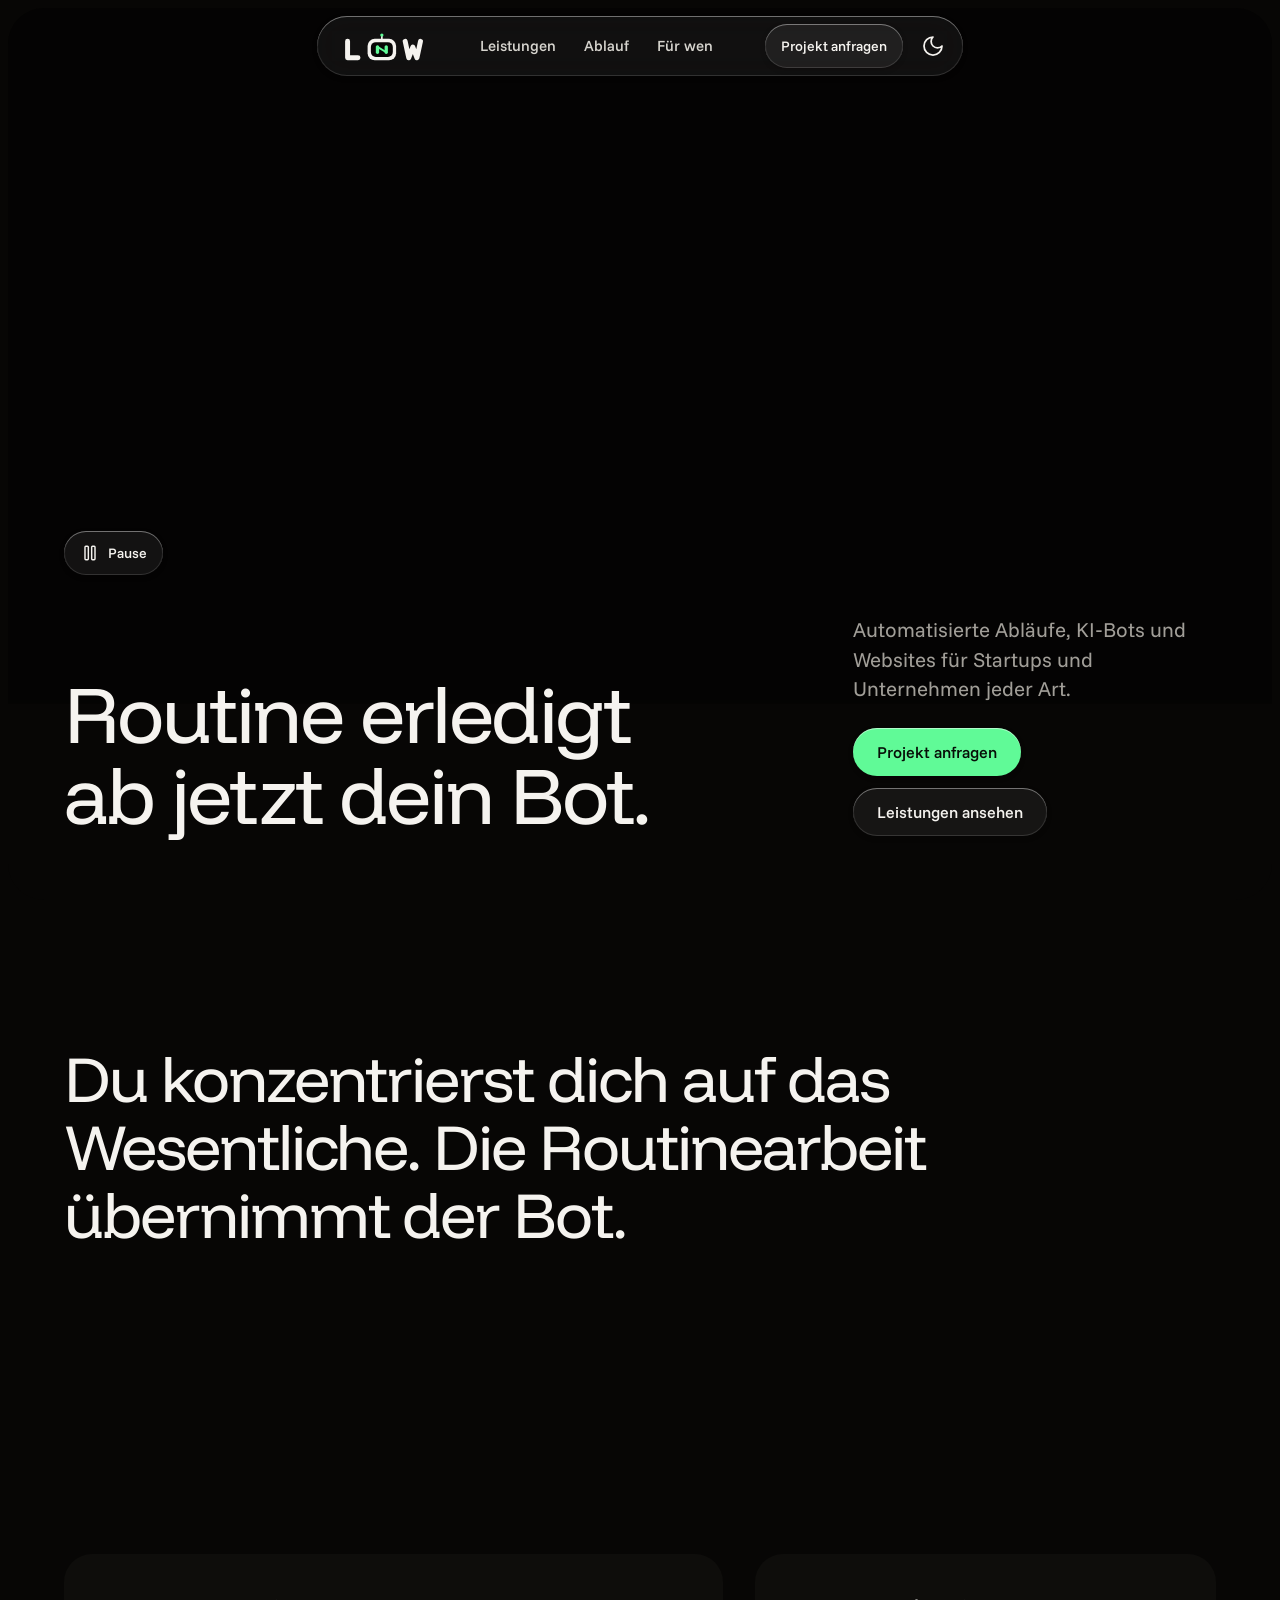
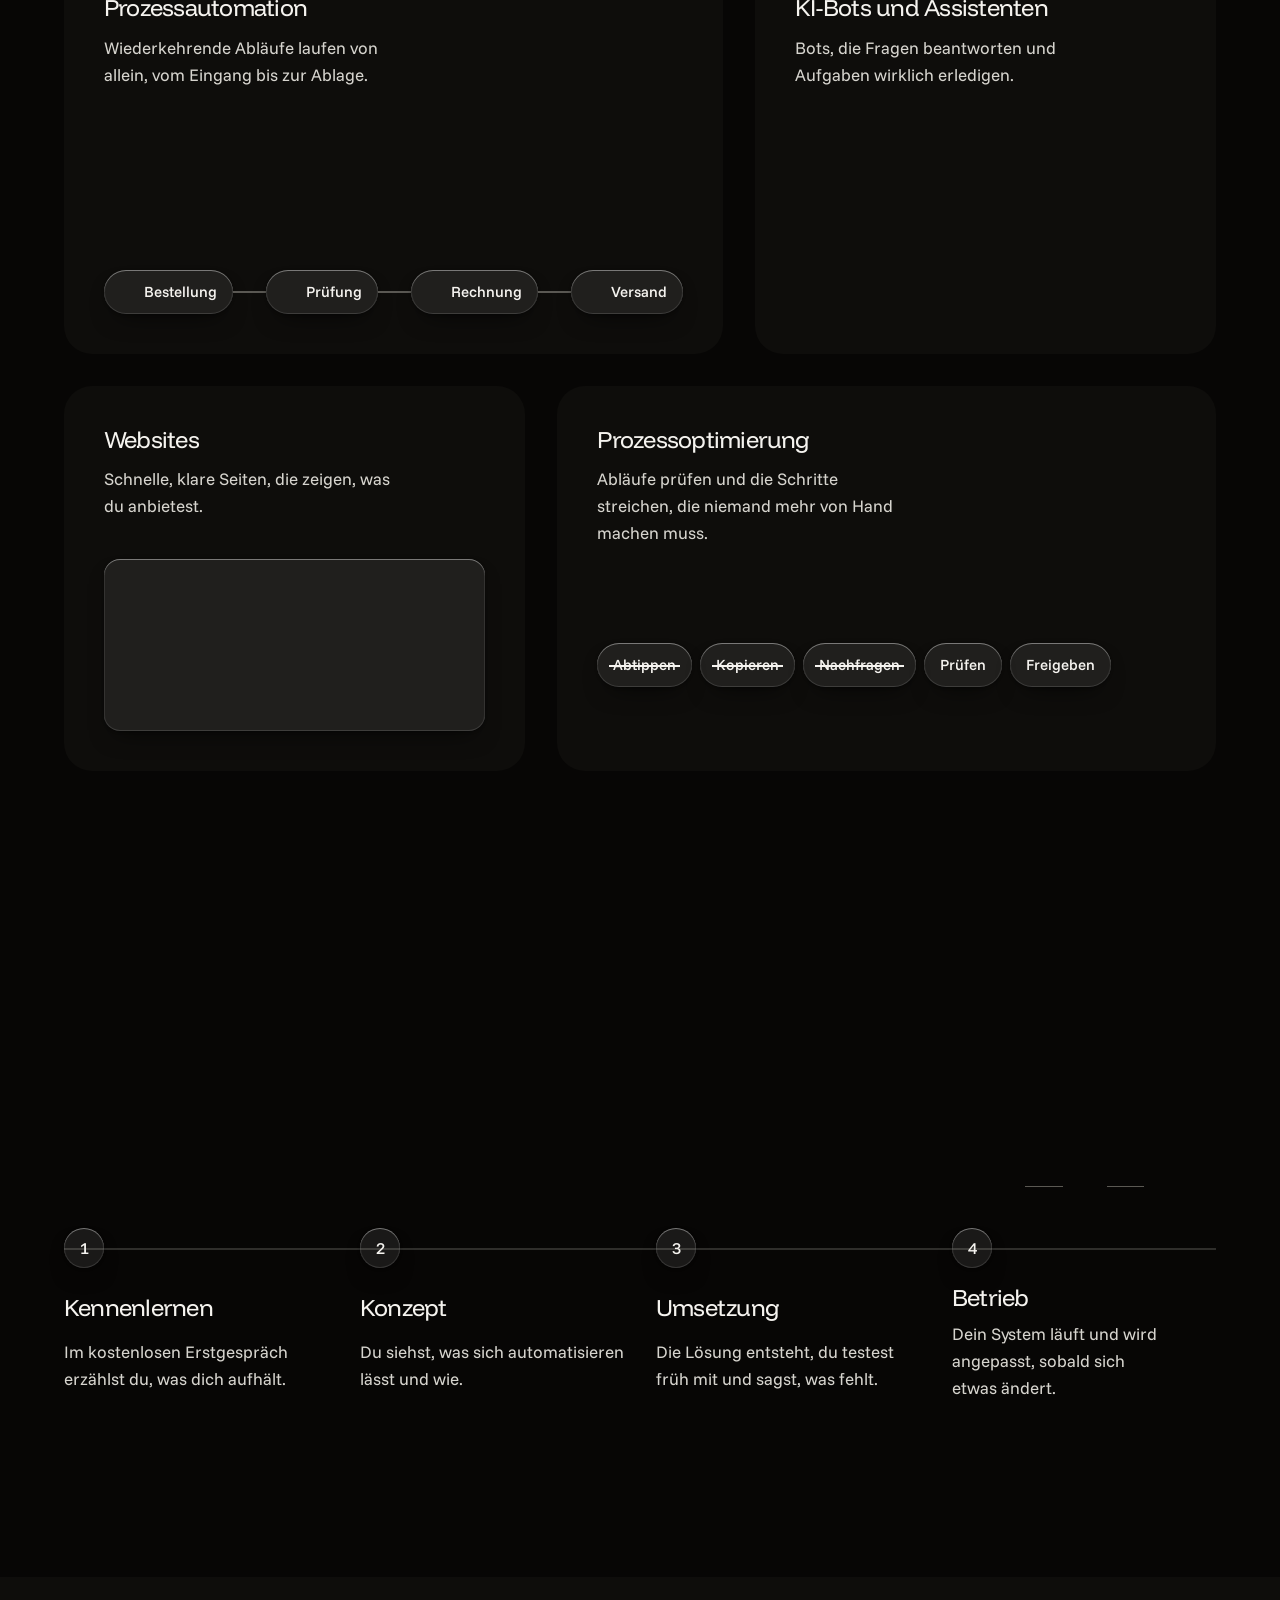
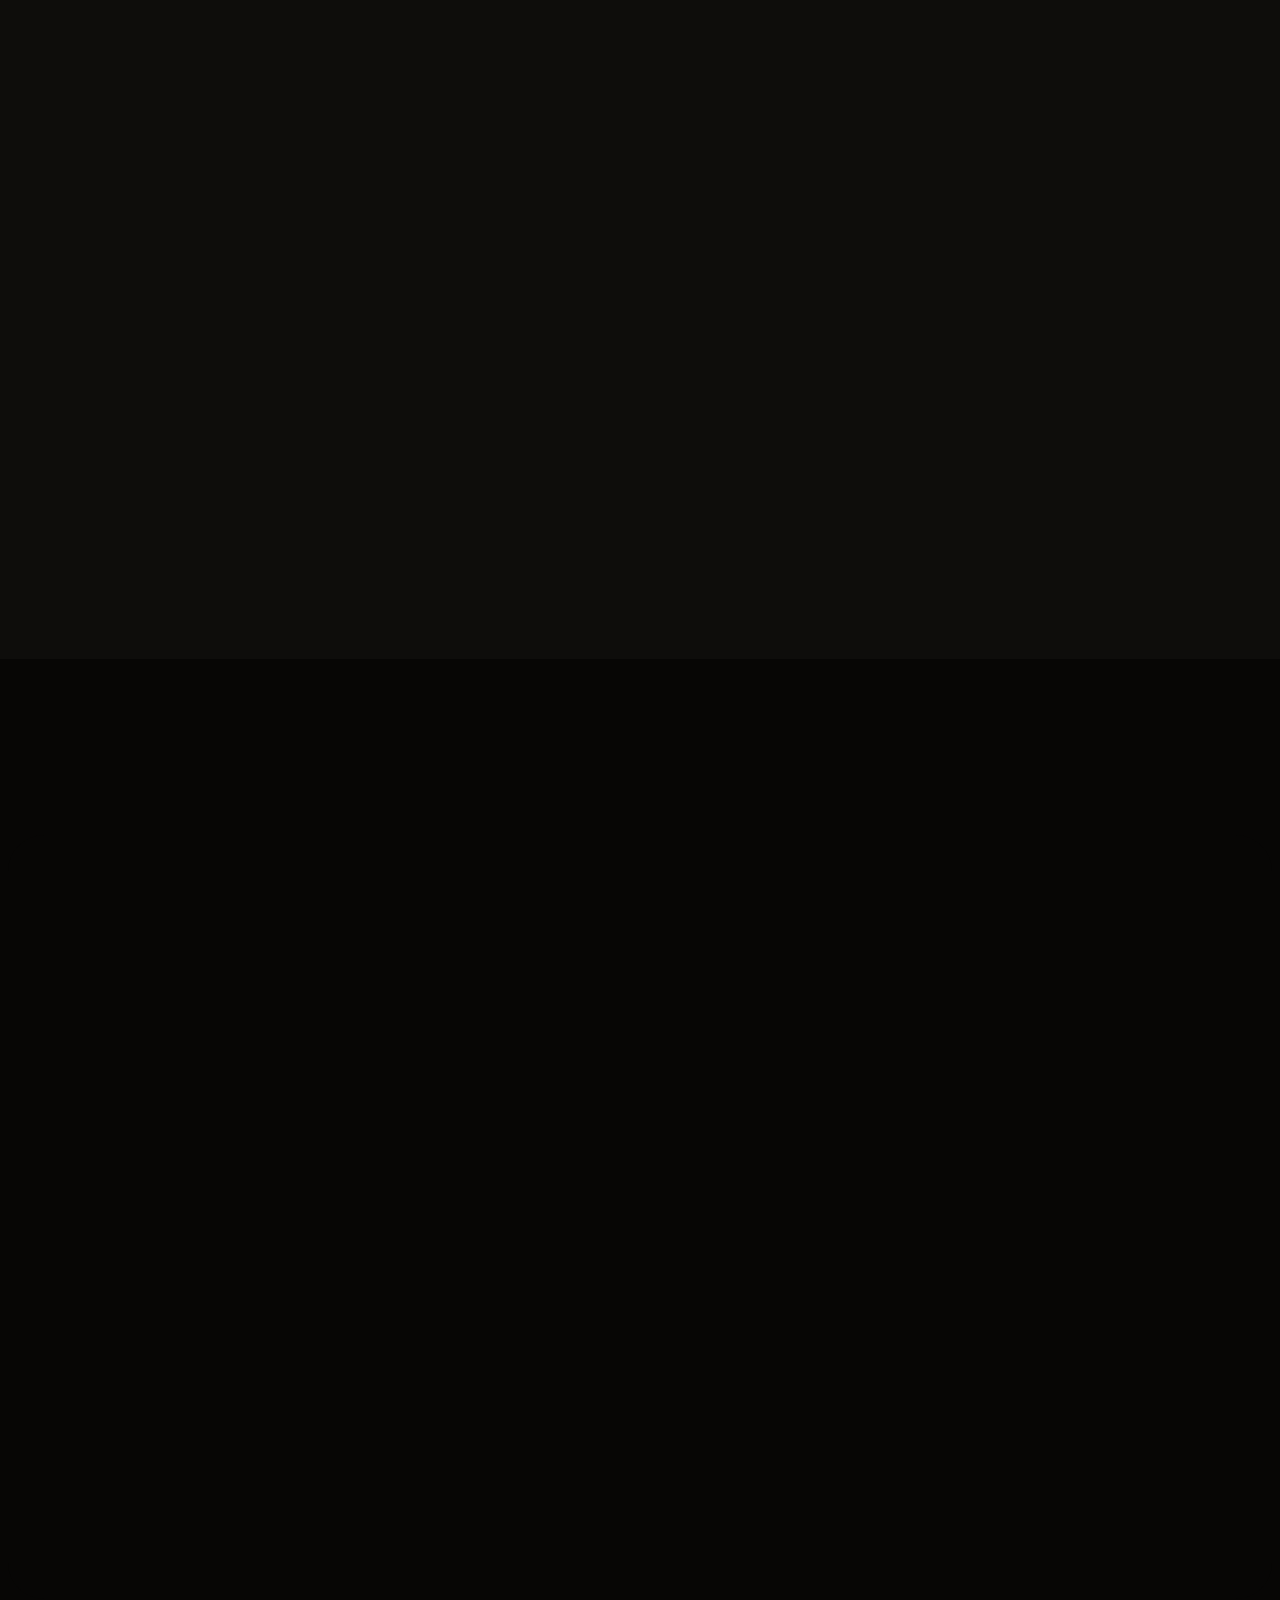
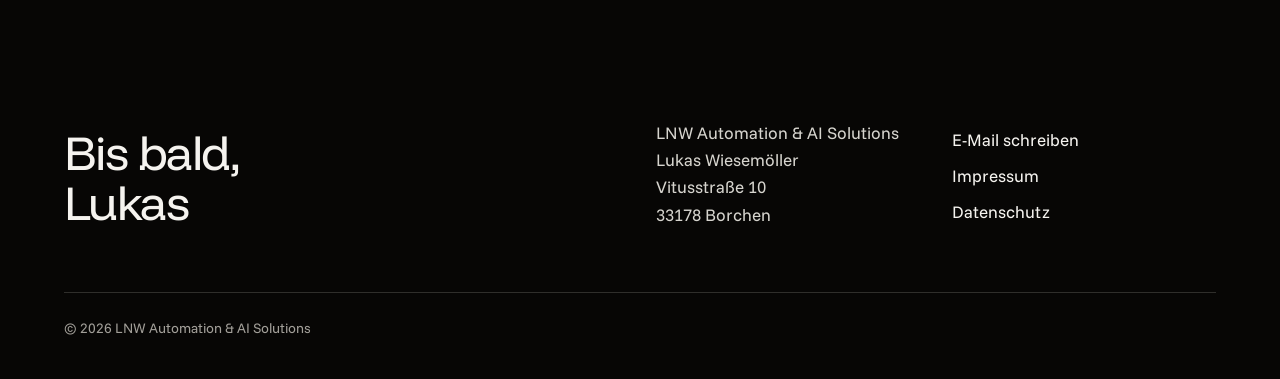
==== commit 60682b4a: "Kontakt: Roboter winkt, nimmt eine Nachricht an und schickt die Antwort Füllt die leere rechte Seite" ====
--- a/index.html
+++ b/index.html
@@ -330,6 +330,18 @@
         <p class="lead">Das Erstgespräch ist kostenlos und unverbindlich.</p>
       </div>
       <div class="contact__do" data-reveal style="--i:2">
+        <figure class="hello" aria-hidden="true">
+          <span class="parcel hello__mail"><svg class="icon"><use href="#i-mail"/></svg><span>Deine Nachricht</span></span>
+          <div class="robot">
+            <p class="robot__say">Hallo!</p>
+            <span class="robot__antenna"></span>
+            <span class="robot__ear robot__ear--l"></span><span class="robot__ear robot__ear--r"></span>
+            <span class="robot__head"><span class="robot__visor"><i class="robot__eye robot__eye--l"></i><i class="robot__eye robot__eye--r"></i></span></span>
+            <span class="robot__neck"></span>
+            <span class="robot__body"></span>
+            <span class="robot__arm robot__arm--l"></span><span class="robot__arm robot__arm--r"></span>
+          </div>
+        </figure>
         <a class="contact__mail" href="mailto:kontakt@lnw-automations-solutions.de">kontakt@lnw-automations-solutions.de</a>
         <div class="actions">
           <a class="btn" href="mailto:kontakt@lnw-automations-solutions.de?subject=Projektanfrage">E-Mail schreiben</a>
--- a/styles.css
+++ b/styles.css
@@ -324,6 +324,14 @@
 .contact__say { grid-column: 1 / span 7; display: grid; gap: var(--space-lg); }
 .contact__say h2 { max-width: 12ch; font-size: var(--text-display); }
 .contact__do { grid-column: 9 / span 4; display: grid; gap: var(--space-md); justify-items: start; }
+/* the robot at the close: it waves, takes a message and sends the answer back */
+.hello { position: relative; width: calc(200px * var(--robot-scale)); height: calc(240px * var(--robot-scale) + var(--space-xl)); margin-bottom: var(--space-sm); --robot-scale: 1.05; }
+.hello .robot { position: absolute; top: auto; bottom: 0; left: calc(50% - 100px); --look-x: 0px; --look-y: 0px; }
+.hello .robot__arm { transition: transform var(--dur-long) var(--ease-out); }
+.hello.is-up .robot__arm--r { transform: rotate(-150deg); }
+.hello.is-waving .robot__arm--r { animation: wave 520ms var(--ease-in-out) 4 alternate; }
+@keyframes wave { from { transform: rotate(-134deg); } to { transform: rotate(-168deg); } }
+.hello__mail { left: 0; top: 0; }
 .contact__mail { font-size: clamp(0.8125rem, 3.6vw, 1.25rem); white-space: nowrap; color: var(--color-ink); text-decoration: none; }
 .contact__mail:hover { text-decoration: underline; text-decoration-color: var(--color-accent); }
 
@@ -414,6 +422,7 @@
   .cut { grid-template-columns: repeat(5, auto); grid-template-areas: "a b c d e" "x x x y y"; }
 }
 @media (max-width: 40rem) {
+  .hello { --robot-scale: 0.72; }
   .robot__say { display: none; }
   .way__step { grid-column: 1 / -1; grid-template-rows: auto auto auto auto; }
   .way__rule::before, .way__rule > .a-draw { right: 0; }
@@ -424,6 +433,8 @@
 
 @media (prefers-reduced-motion: reduce) {
   html { scroll-behavior: auto; }
+  .hello .robot__arm { transition: none; }
+  .hello.is-waving .robot__arm--r { animation: none; }
   .seg.is-auto button[aria-selected="true"]::after { animation: none; }
   .js .who__stack > .who__panel, .seg button { transition: none; }
   .btn, .seg button { transition: background-color var(--dur-short) linear; }
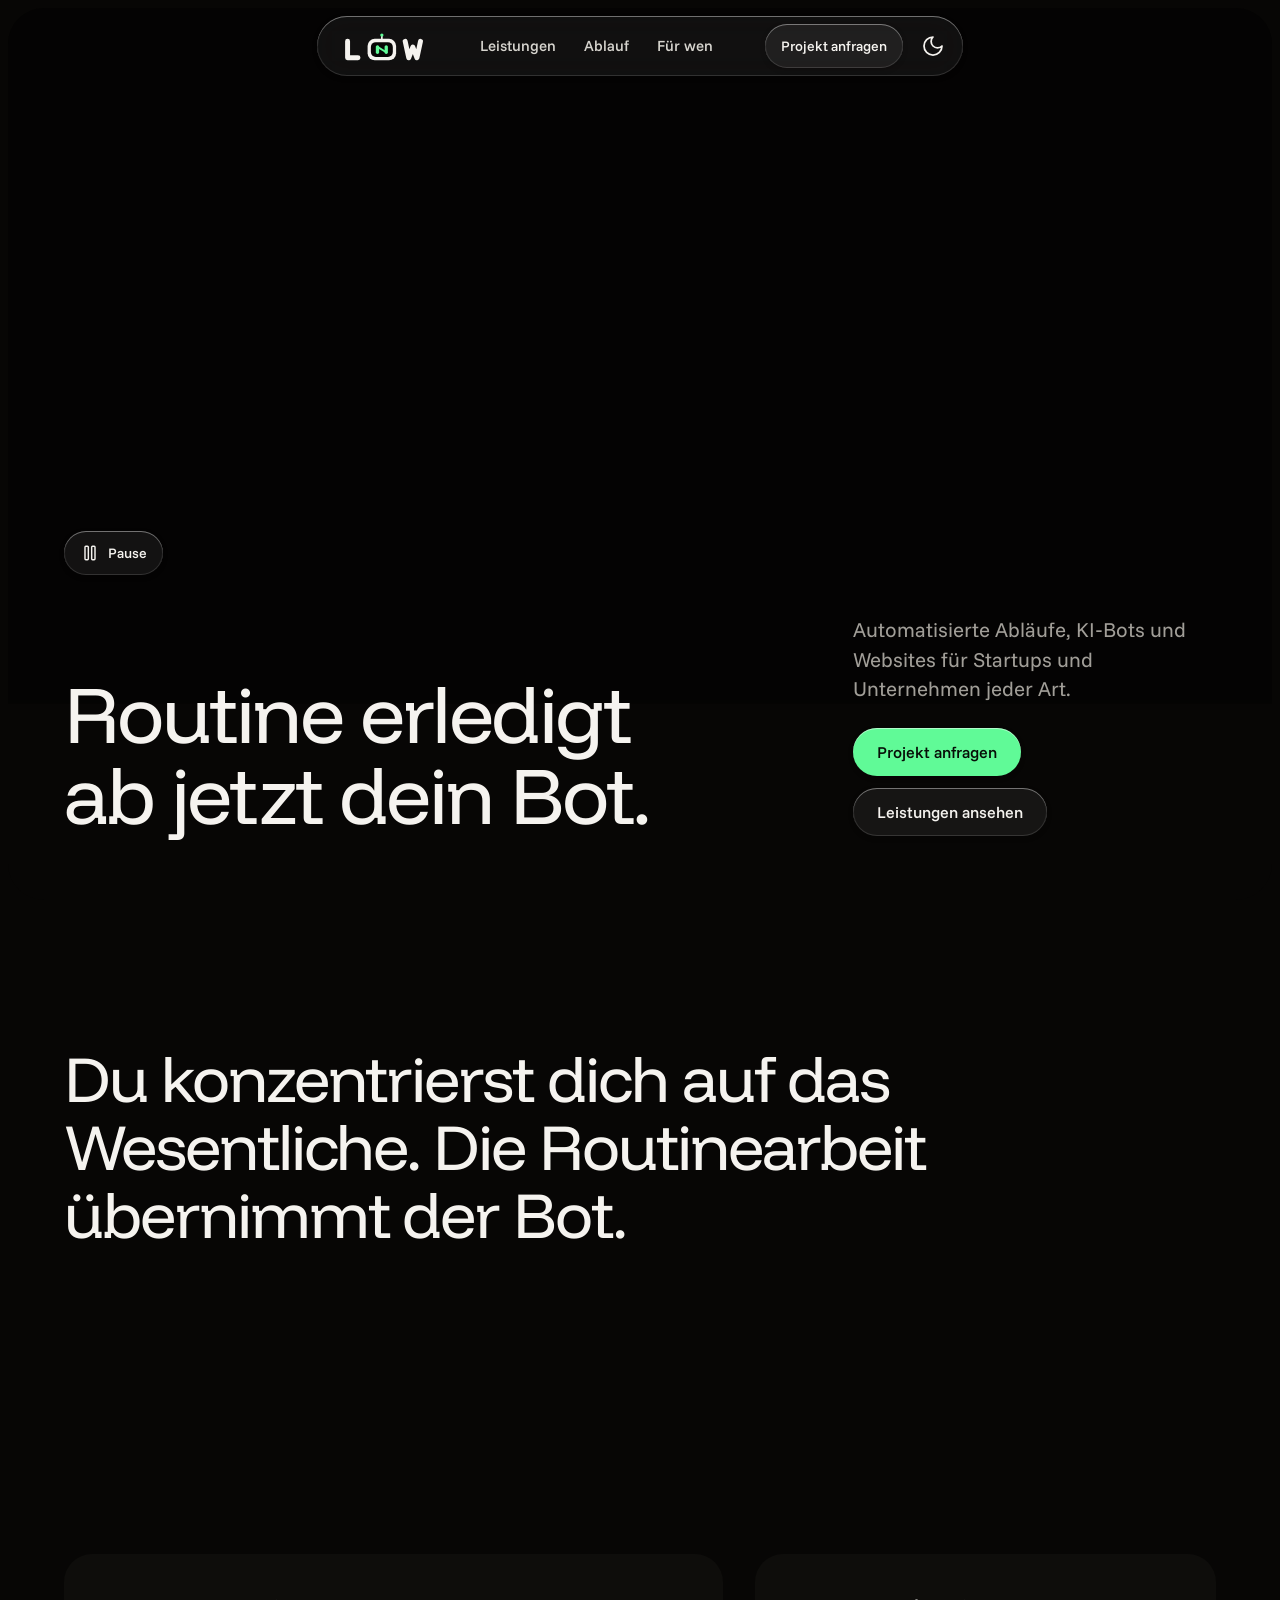
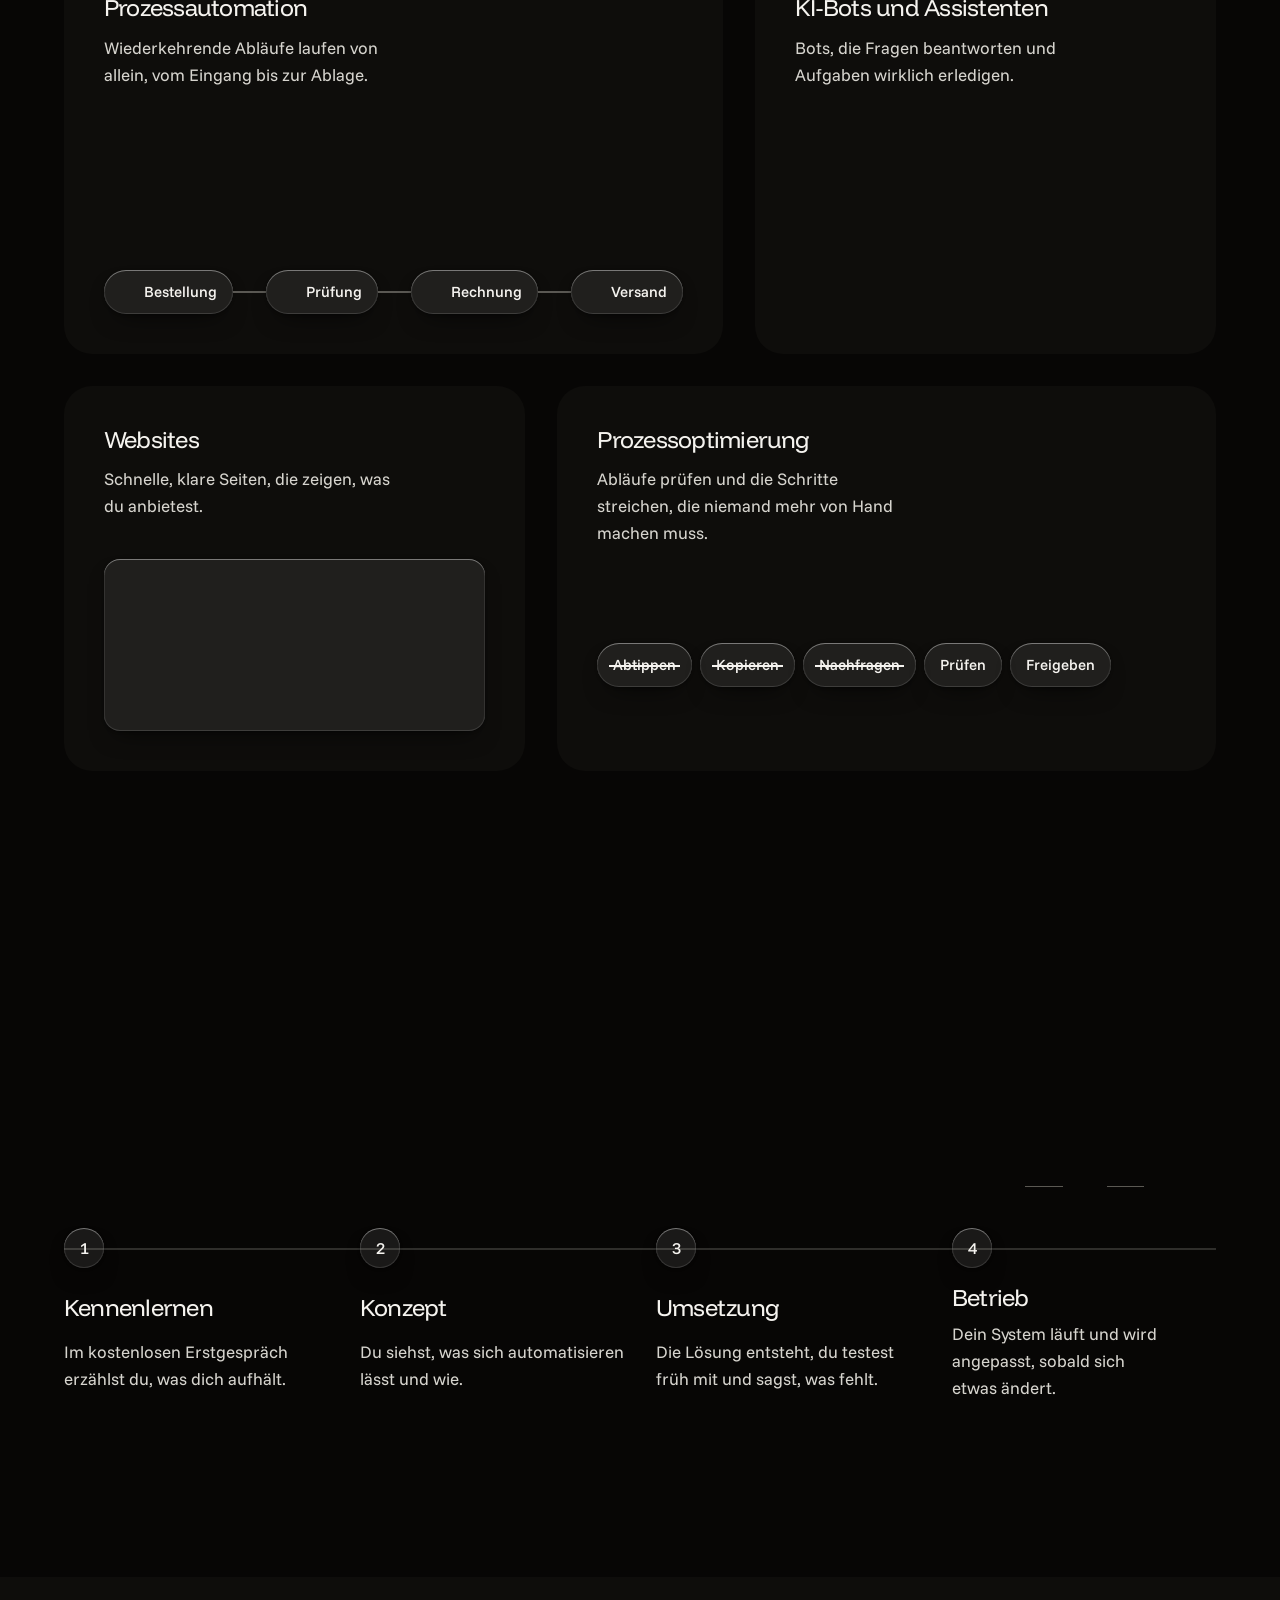
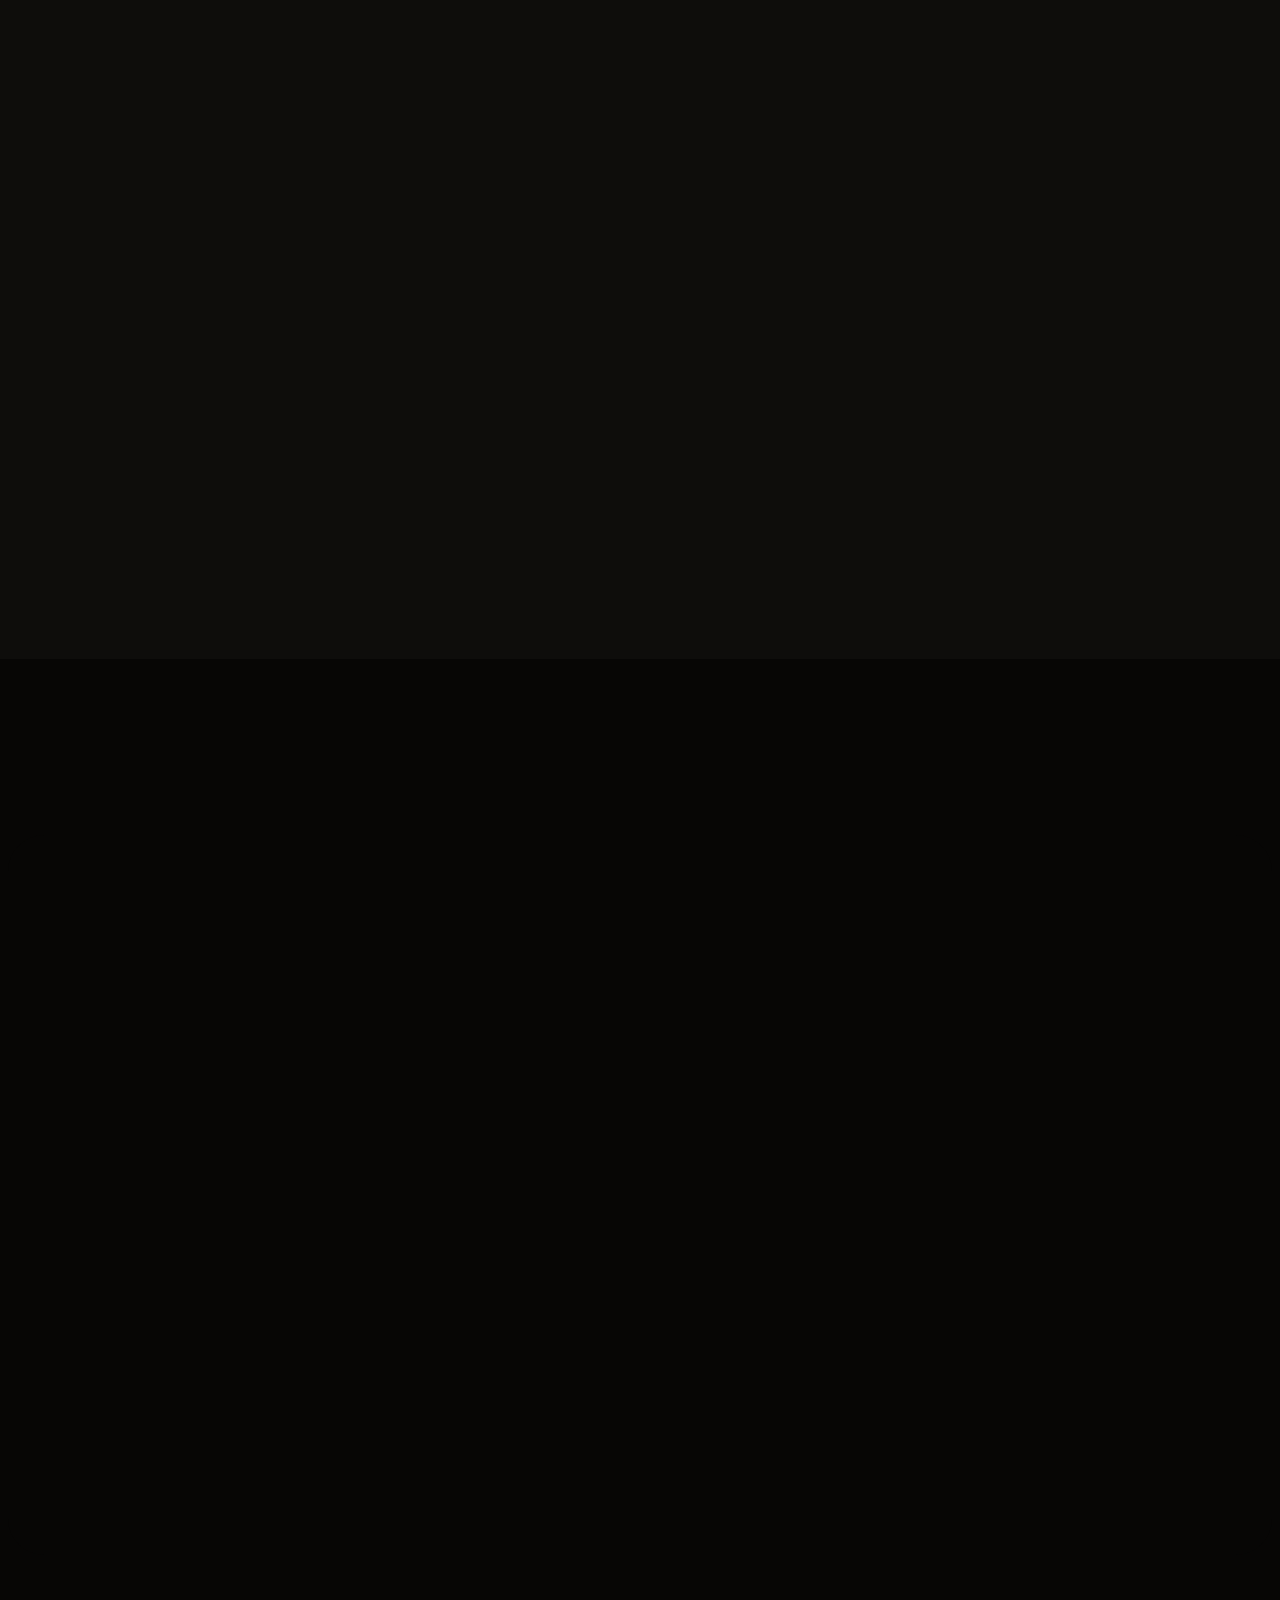
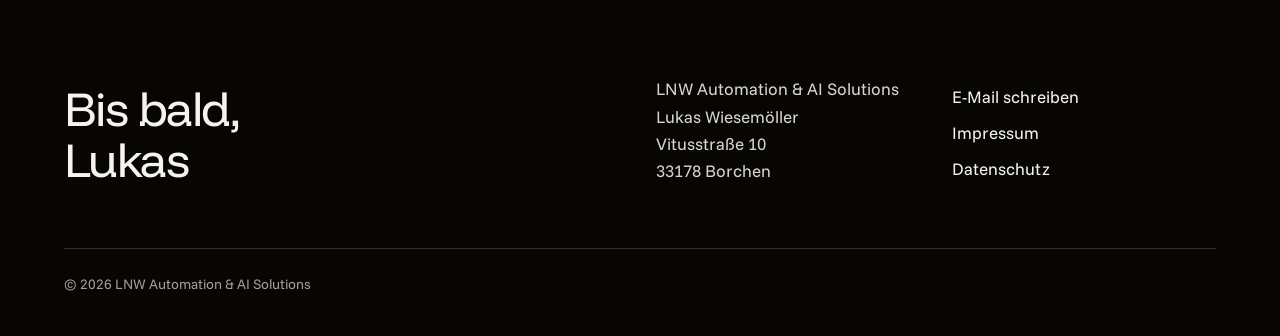
==== commit 4e5cf130: "Kontakt: ein Kunde schreibt eine Mail, der Bot bearbeitet sie Statt nur zu winken: die Mail wird get" ====
--- a/index.html
+++ b/index.html
@@ -330,16 +330,31 @@
         <p class="lead">Das Erstgespräch ist kostenlos und unverbindlich.</p>
       </div>
       <div class="contact__do" data-reveal style="--i:2">
-        <figure class="hello" aria-hidden="true">
-          <span class="parcel hello__mail"><svg class="icon"><use href="#i-mail"/></svg><span>Deine Nachricht</span></span>
-          <div class="robot">
-            <p class="robot__say">Hallo!</p>
-            <span class="robot__antenna"></span>
-            <span class="robot__ear robot__ear--l"></span><span class="robot__ear robot__ear--r"></span>
-            <span class="robot__head"><span class="robot__visor"><i class="robot__eye robot__eye--l"></i><i class="robot__eye robot__eye--r"></i></span></span>
-            <span class="robot__neck"></span>
-            <span class="robot__body"></span>
-            <span class="robot__arm robot__arm--l"></span><span class="robot__arm robot__arm--r"></span>
+        <figure class="inbox" aria-hidden="true" data-phase="write">
+          <span class="parcel inbox__chip"><svg class="icon"><use href="#i-mail"/></svg><span>Projektanfrage</span></span>
+          <div class="inbox__card">
+            <p class="inbox__to">An: LNW</p>
+            <p class="inbox__subject">Projektanfrage</p>
+            <p class="inbox__body">Hallo, wir brauchen einen Ticket-Bot.</p>
+            <span class="inbox__send">Senden</span>
+            <ol class="inbox__steps">
+              <li data-s="done"><span class="tick"><svg class="icon"><use href="#i-check"/></svg></span><span>Anfrage gelesen</span></li>
+              <li data-s="done"><span class="tick"><svg class="icon"><use href="#i-check"/></svg></span><span>Thema erkannt</span></li>
+              <li data-s="done"><span class="tick"><svg class="icon"><use href="#i-check"/></svg></span><span>Antwort geschrieben</span></li>
+            </ol>
+            <p class="inbox__reply">Danke! Deine Anfrage ist angekommen.</p>
+          </div>
+          <div class="hello">
+            <div class="robot">
+              <p class="robot__say">erledigt</p>
+              <span class="robot__antenna"></span>
+              <span class="robot__ear robot__ear--l"></span><span class="robot__ear robot__ear--r"></span>
+              <span class="robot__head"><span class="robot__visor"><i class="robot__eye robot__eye--l"></i><i class="robot__eye robot__eye--r"></i></span></span>
+              <span class="robot__neck"></span>
+              <span class="robot__body"></span>
+              <span class="robot__arm robot__arm--l"></span><span class="robot__arm robot__arm--r"></span>
+              <span class="robot__keys"></span>
+            </div>
           </div>
         </figure>
         <a class="contact__mail" href="mailto:kontakt@lnw-automations-solutions.de">kontakt@lnw-automations-solutions.de</a>
--- a/styles.css
+++ b/styles.css
@@ -321,17 +321,33 @@
 .contact { padding-inline: var(--space-xs); }
 .contact .light { height: 100%; }
 .contact__inner { position: relative; align-items: end; row-gap: var(--space-xl); padding-block: var(--space-4xl); }
-.contact__say { grid-column: 1 / span 7; display: grid; gap: var(--space-lg); }
+.contact__say { grid-column: 1 / span 6; display: grid; gap: var(--space-lg); }
 .contact__say h2 { max-width: 12ch; font-size: var(--text-display); }
-.contact__do { grid-column: 9 / span 4; display: grid; gap: var(--space-md); justify-items: start; }
-/* the robot at the close: it waves, takes a message and sends the answer back */
-.hello { position: relative; width: calc(200px * var(--robot-scale)); height: calc(240px * var(--robot-scale) + var(--space-xl)); margin-bottom: var(--space-sm); --robot-scale: 1.05; }
+.contact__do { grid-column: 8 / span 5; display: grid; gap: var(--space-md); justify-items: start; }
+/* the inbox at the close: a customer writes, the robot handles the mail, the answer goes back */
+.inbox { position: relative; display: grid; grid-template-columns: minmax(0, 1fr) auto; column-gap: var(--space-lg); align-items: end; width: 100%; margin-bottom: var(--space-sm); --robot-scale: 0.95; }
+.inbox__card { display: grid; align-content: start; gap: var(--space-2xs); min-height: 252px; padding: var(--space-md); border-radius: var(--radius-card); background: color-mix(in oklab, var(--color-light) 84%, transparent); -webkit-backdrop-filter: blur(12px); backdrop-filter: blur(12px); box-shadow: var(--edge-light), var(--shadow-card); font-size: var(--text-sm); line-height: 1.4; color: var(--color-ink-2); }
+.inbox__to { font-size: var(--text-xs); color: var(--color-muted); }
+.inbox__subject { min-height: 1.4em; font-weight: 500; color: var(--color-ink); }
+.inbox__body { min-height: 2.8em; padding-bottom: var(--space-xs); }
+.inbox__send { justify-self: start; display: inline-flex; align-items: center; min-height: 30px; padding: 0 var(--space-sm); border-radius: var(--radius-pill); background: var(--color-accent); color: var(--color-accent-ink); font-size: var(--text-xs); font-weight: 500; transition: transform var(--dur-micro) var(--ease-out), opacity var(--dur-short) var(--ease-out); }
+.inbox__send.is-pressed { transform: scale(0.94); }
+.inbox__steps { display: grid; border-top: var(--rule-hair) solid var(--color-rule); padding-top: var(--space-2xs); }
+.inbox__steps li { display: flex; align-items: center; gap: var(--space-xs); min-height: 28px; font-size: var(--text-xs); color: var(--color-muted); }
+.inbox__steps li[data-s="run"] { color: var(--color-ink); }
+.inbox__steps li[data-s="done"] { color: var(--color-ink-2); }
+.inbox__steps .tick { width: 18px; height: 18px; }
+.inbox__steps .tick .icon { width: 12px; height: 12px; }
+.inbox__reply { padding: var(--space-xs) var(--space-sm); border-radius: var(--radius-inner); background: var(--color-accent-soft); font-size: var(--text-xs); color: var(--color-ink); }
+.inbox__steps, .inbox__reply { transition: opacity var(--dur-long) var(--ease-out); }
+/* what the card shows in each phase; without script it shows the finished exchange */
+.inbox[data-phase="write"] .inbox__steps, .inbox[data-phase="write"] .inbox__reply, .inbox[data-phase="work"] .inbox__reply { opacity: 0; }
+.inbox:not([data-phase="write"]) .inbox__send { opacity: 0; }
+html:not(.js) .inbox .inbox__steps, html:not(.js) .inbox .inbox__reply { opacity: 1; }
+html:not(.js) .inbox .inbox__send { opacity: 0; }
+.inbox__chip { left: 0; top: 0; }
+.hello { position: relative; width: calc(200px * var(--robot-scale)); height: calc(240px * var(--robot-scale) + var(--space-xl)); }
 .hello .robot { position: absolute; top: auto; bottom: 0; left: calc(50% - 100px); --look-x: 0px; --look-y: 0px; }
-.hello .robot__arm { transition: transform var(--dur-long) var(--ease-out); }
-.hello.is-up .robot__arm--r { transform: rotate(-150deg); }
-.hello.is-waving .robot__arm--r { animation: wave 520ms var(--ease-in-out) 4 alternate; }
-@keyframes wave { from { transform: rotate(-134deg); } to { transform: rotate(-168deg); } }
-.hello__mail { left: 0; top: 0; }
 .contact__mail { font-size: clamp(0.8125rem, 3.6vw, 1.25rem); white-space: nowrap; color: var(--color-ink); text-decoration: none; }
 .contact__mail:hover { text-decoration: underline; text-decoration-color: var(--color-accent); }
 
@@ -422,7 +438,8 @@
   .cut { grid-template-columns: repeat(5, auto); grid-template-areas: "a b c d e" "x x x y y"; }
 }
 @media (max-width: 40rem) {
-  .hello { --robot-scale: 0.72; }
+  .inbox { --robot-scale: 0.72; column-gap: var(--space-sm); }
+  .inbox__card { min-height: 236px; padding: var(--space-sm); }
   .robot__say { display: none; }
   .way__step { grid-column: 1 / -1; grid-template-rows: auto auto auto auto; }
   .way__rule::before, .way__rule > .a-draw { right: 0; }
@@ -433,8 +450,7 @@
 
 @media (prefers-reduced-motion: reduce) {
   html { scroll-behavior: auto; }
-  .hello .robot__arm { transition: none; }
-  .hello.is-waving .robot__arm--r { animation: none; }
+  .inbox__steps, .inbox__reply, .inbox__send { transition: none; }
   .seg.is-auto button[aria-selected="true"]::after { animation: none; }
   .js .who__stack > .who__panel, .seg button { transition: none; }
   .btn, .seg button { transition: background-color var(--dur-short) linear; }
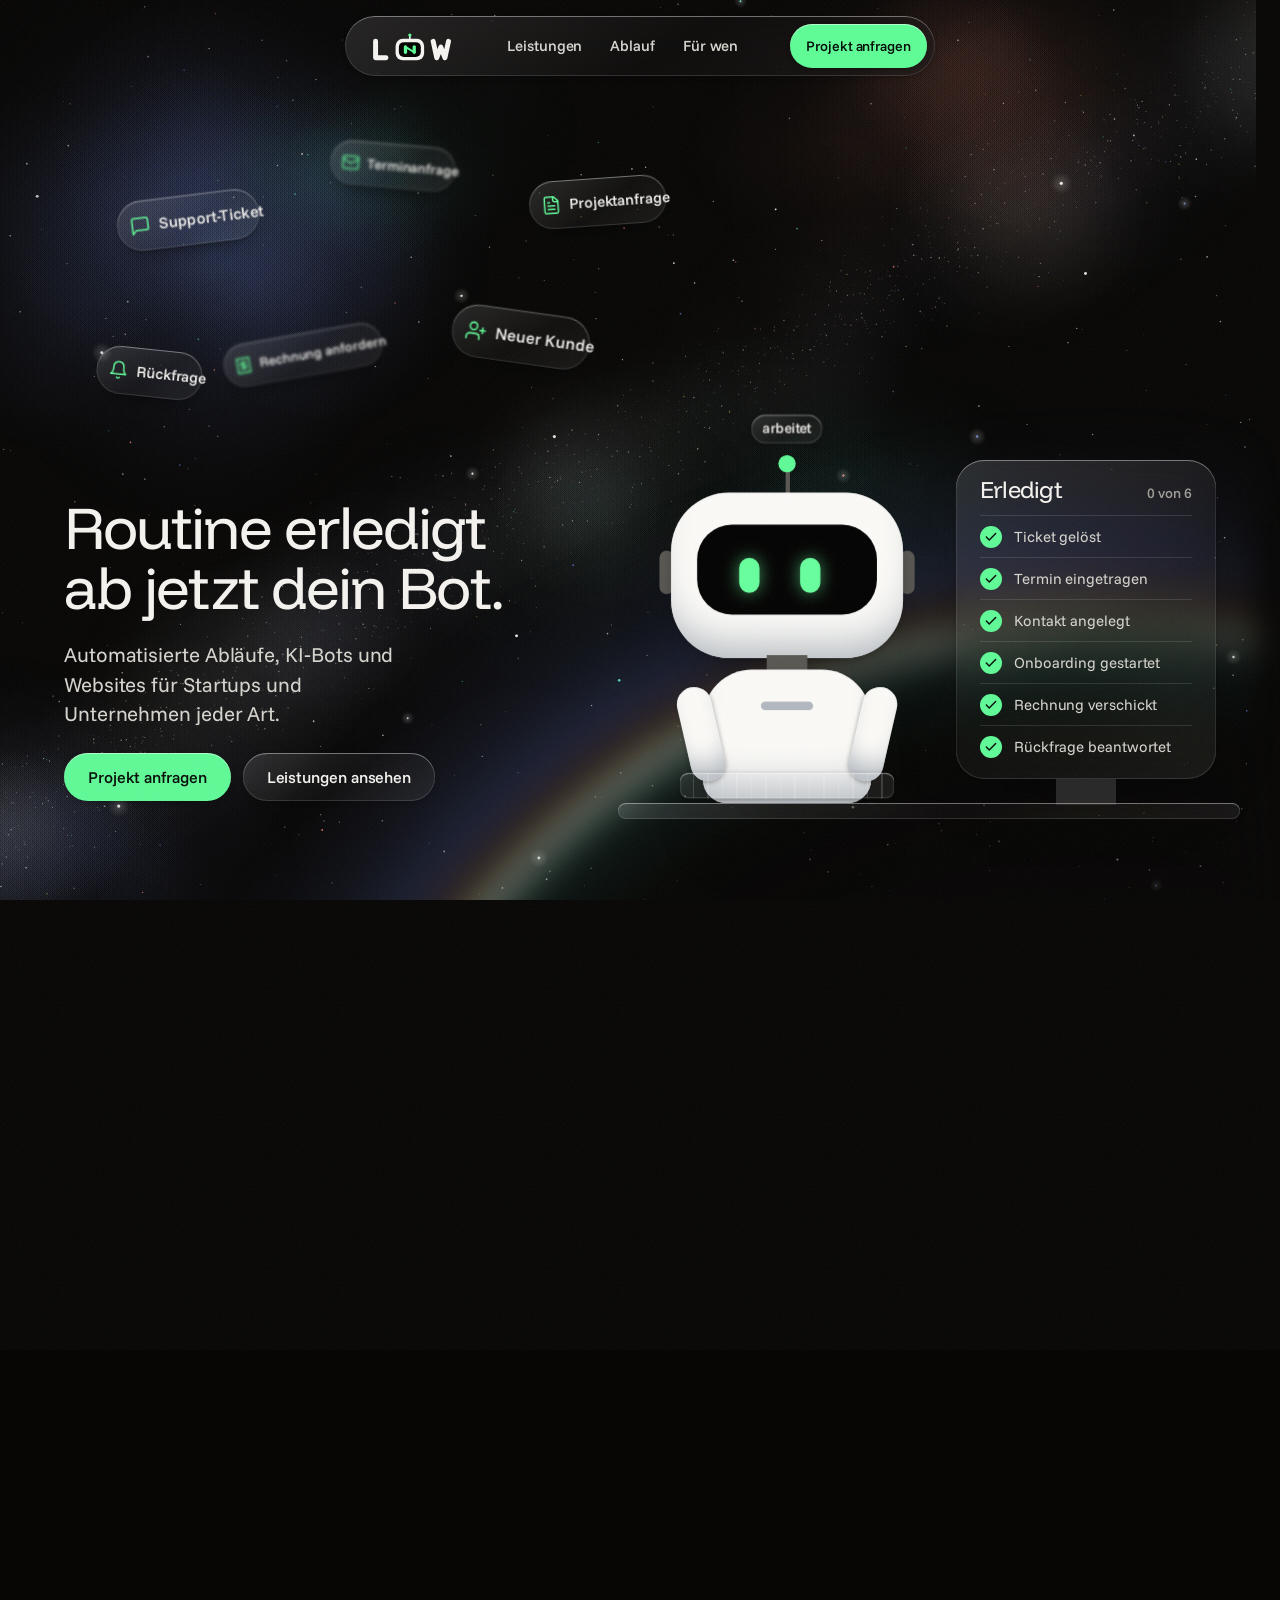
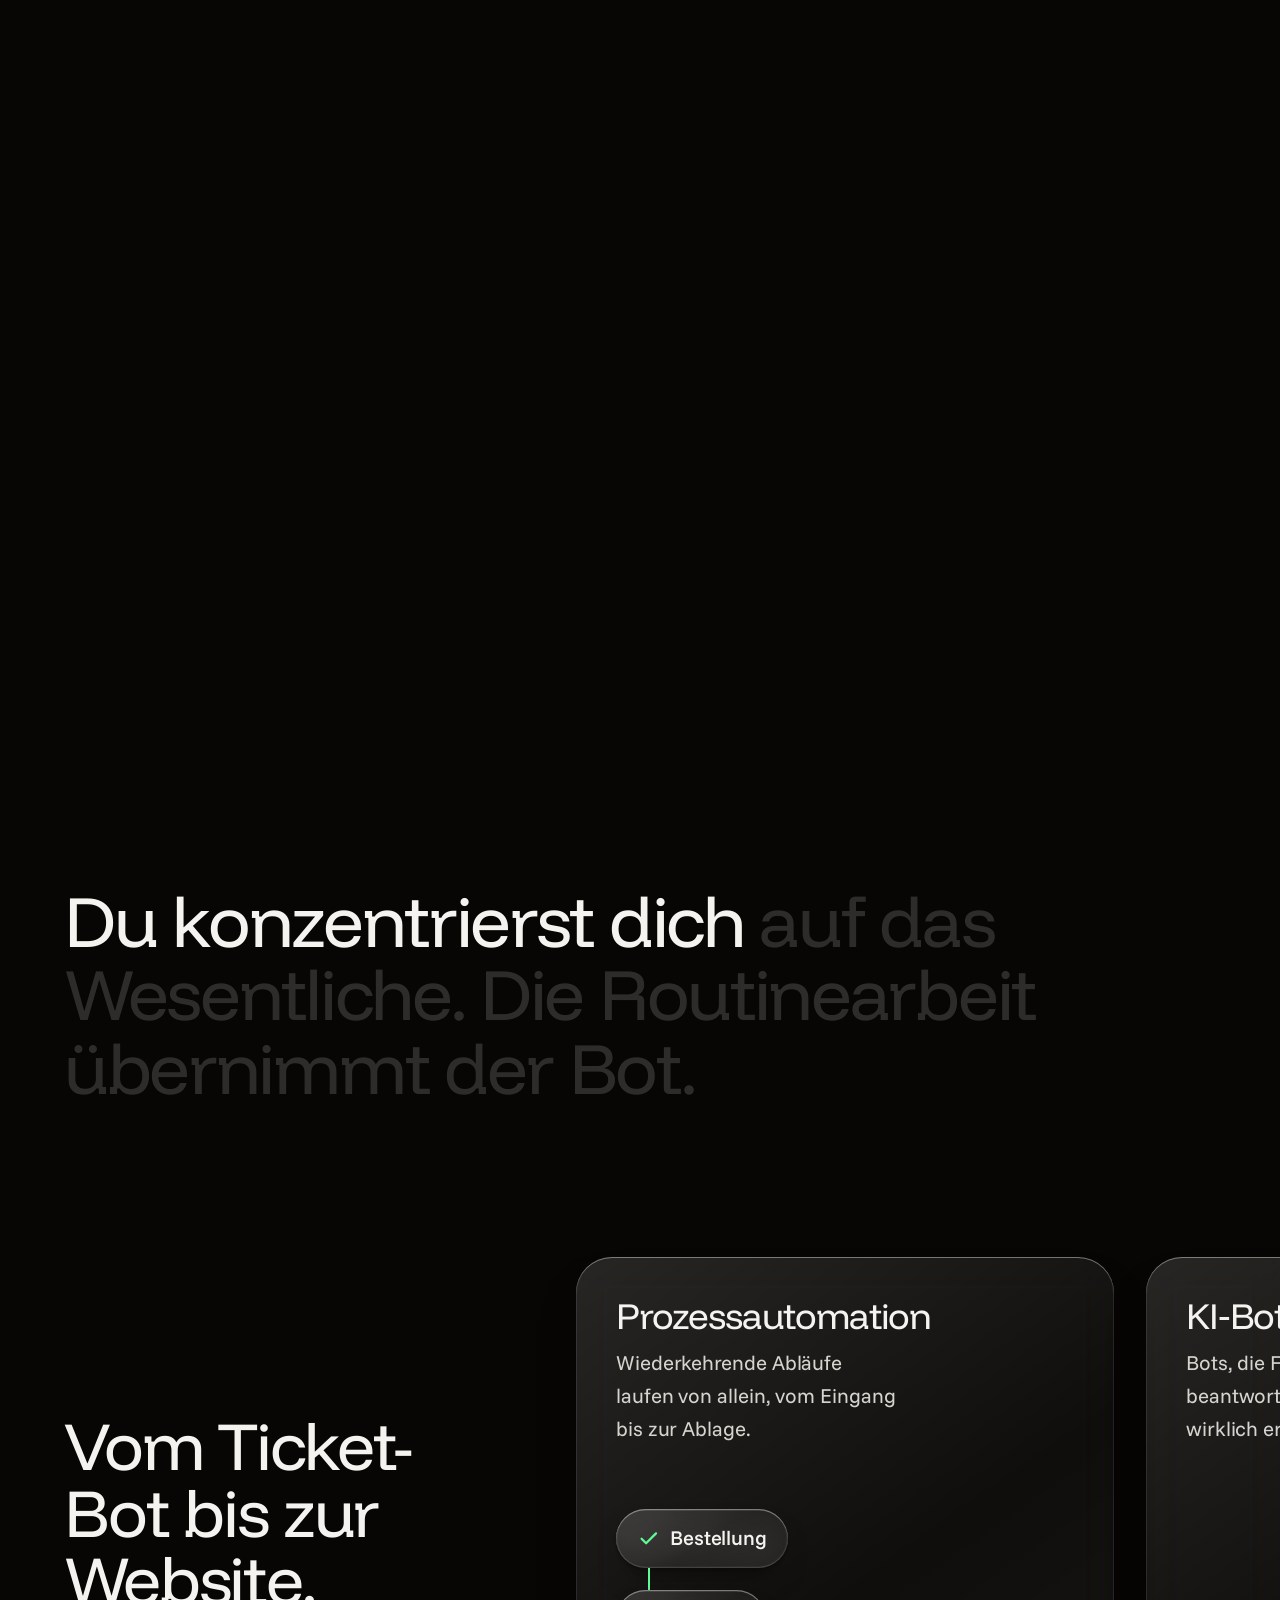
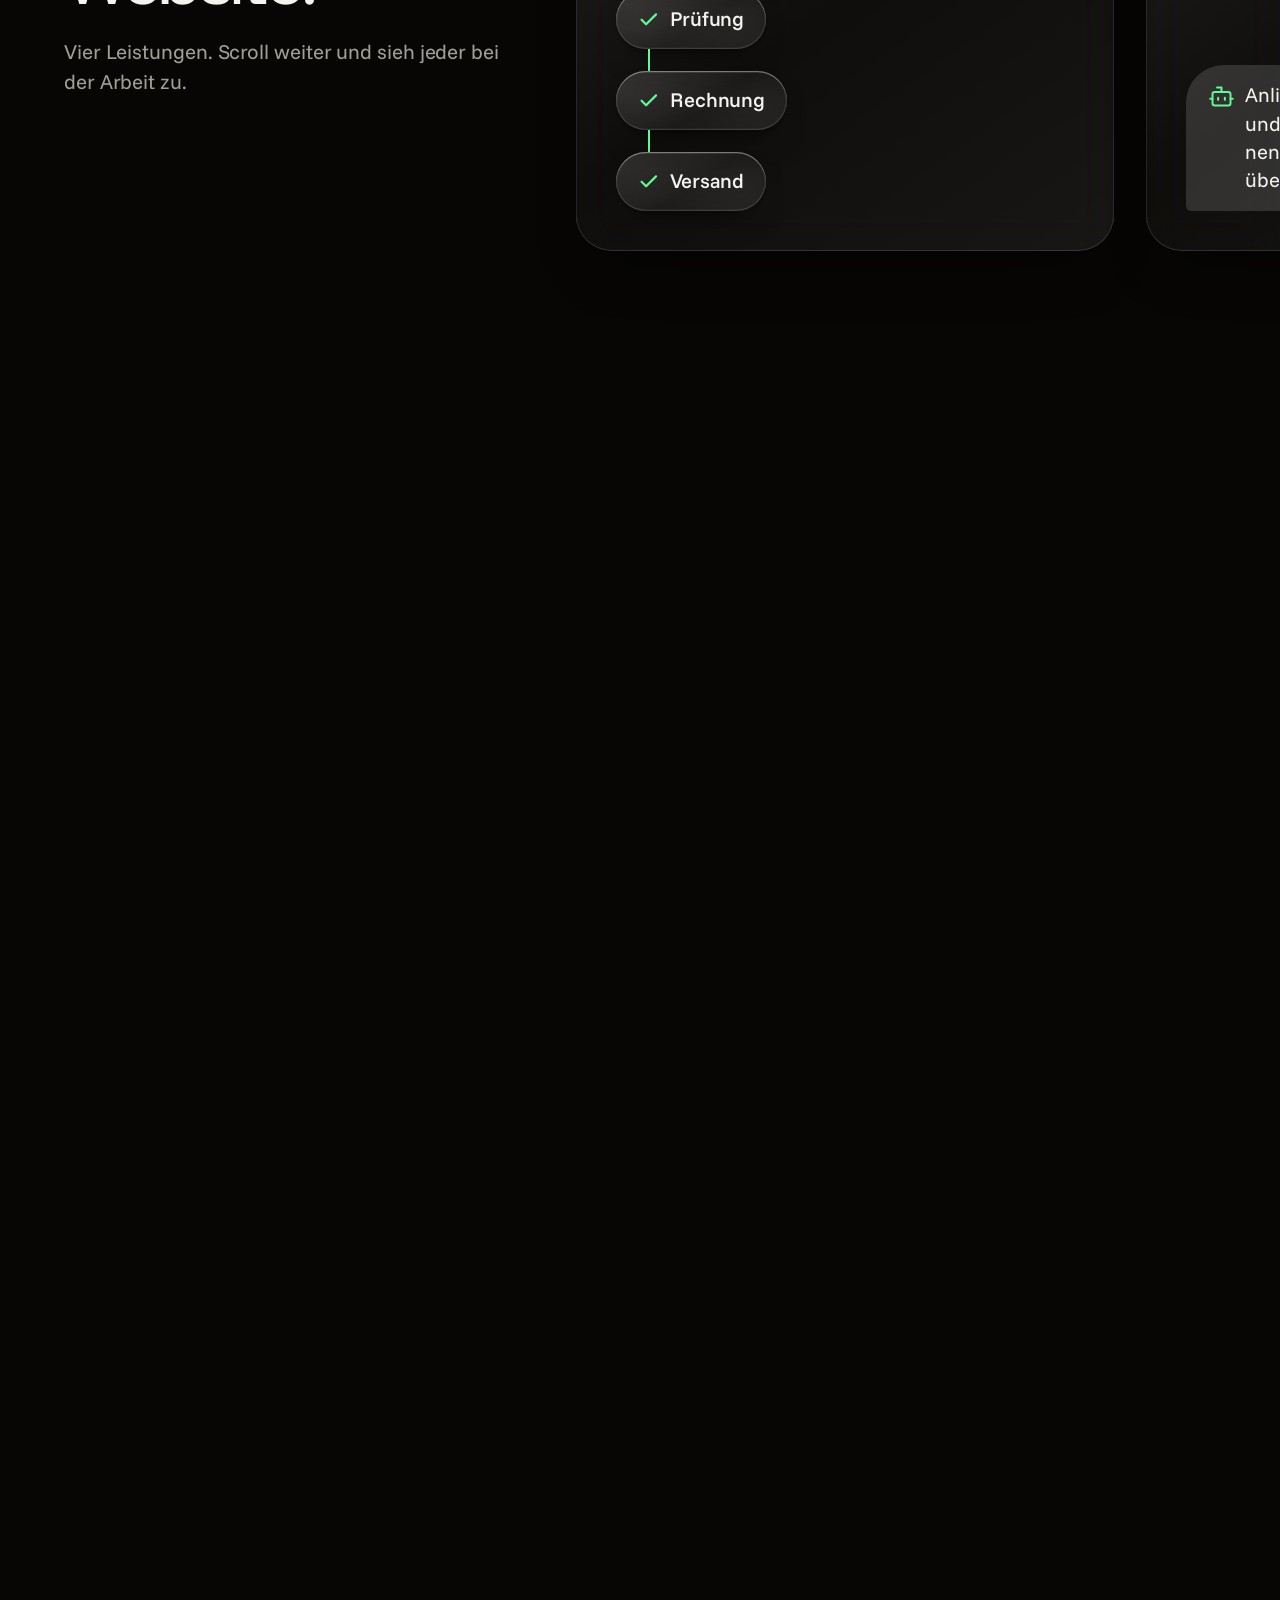
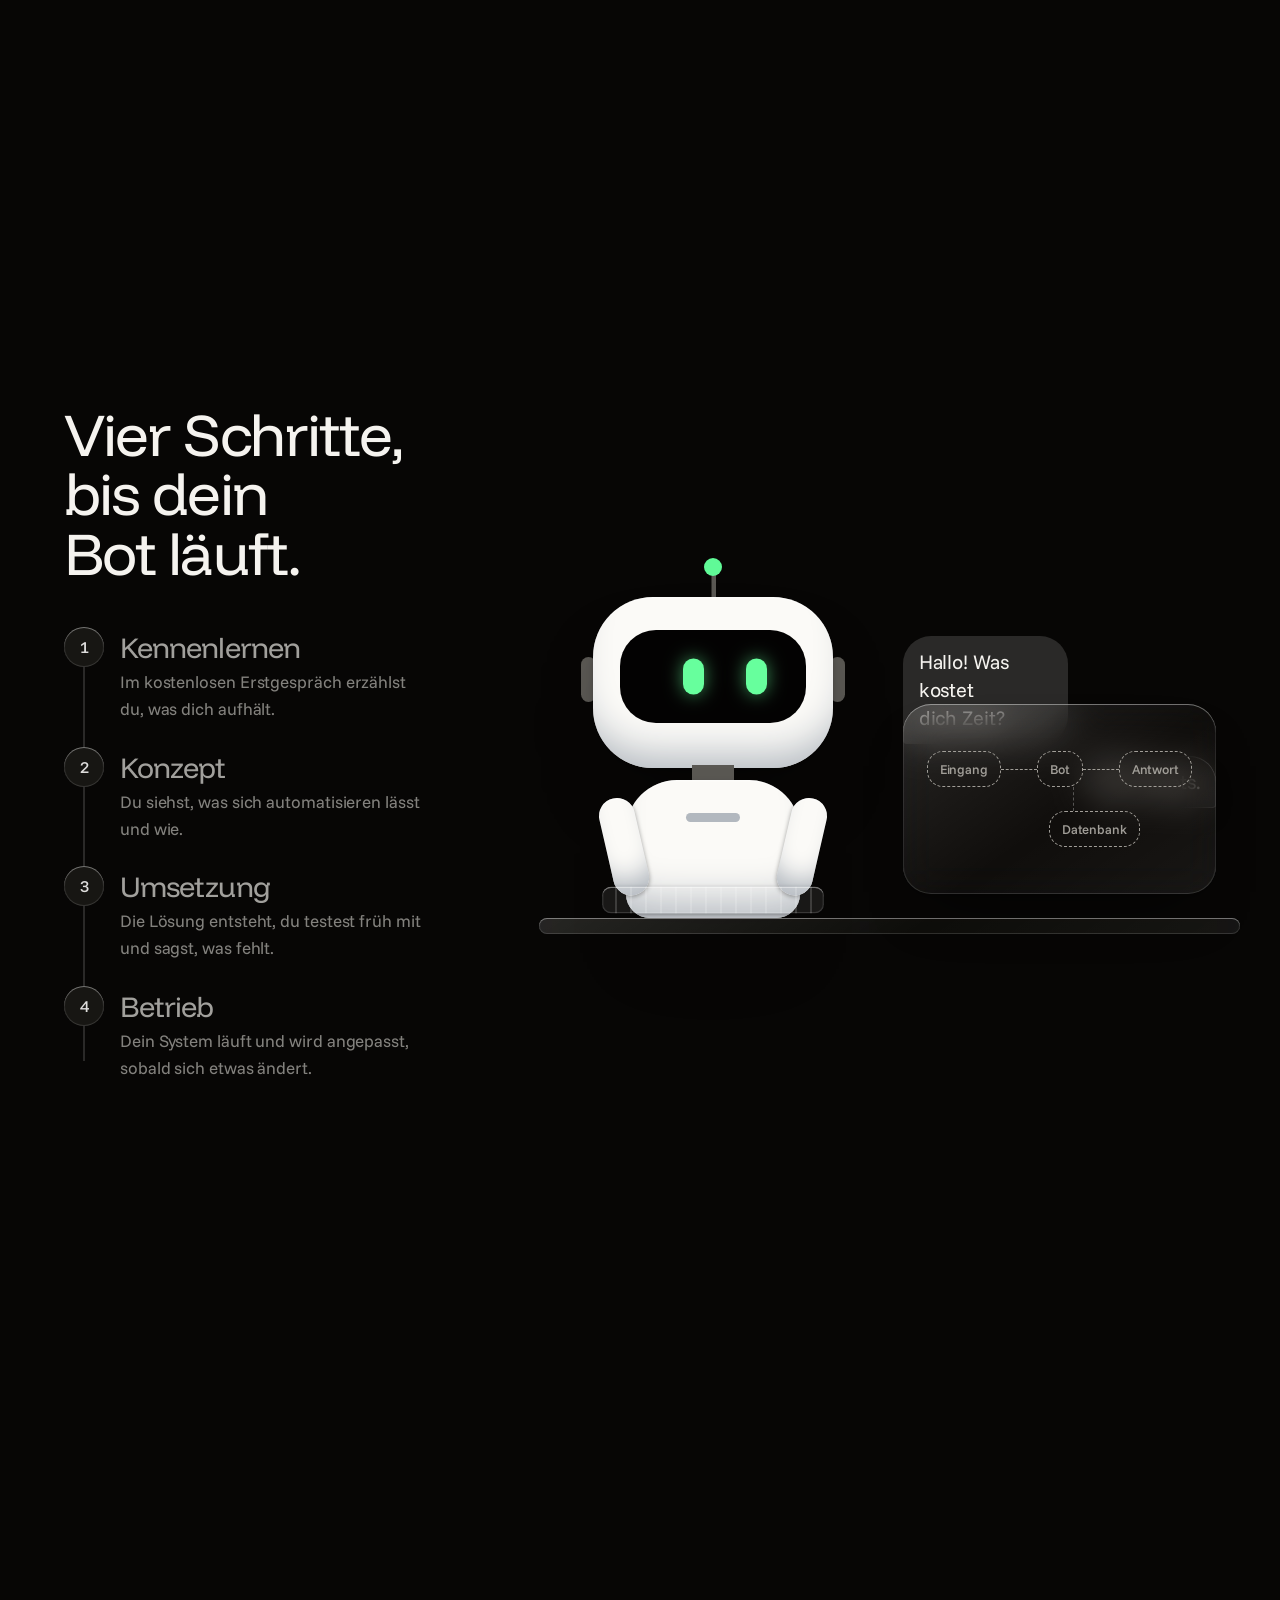
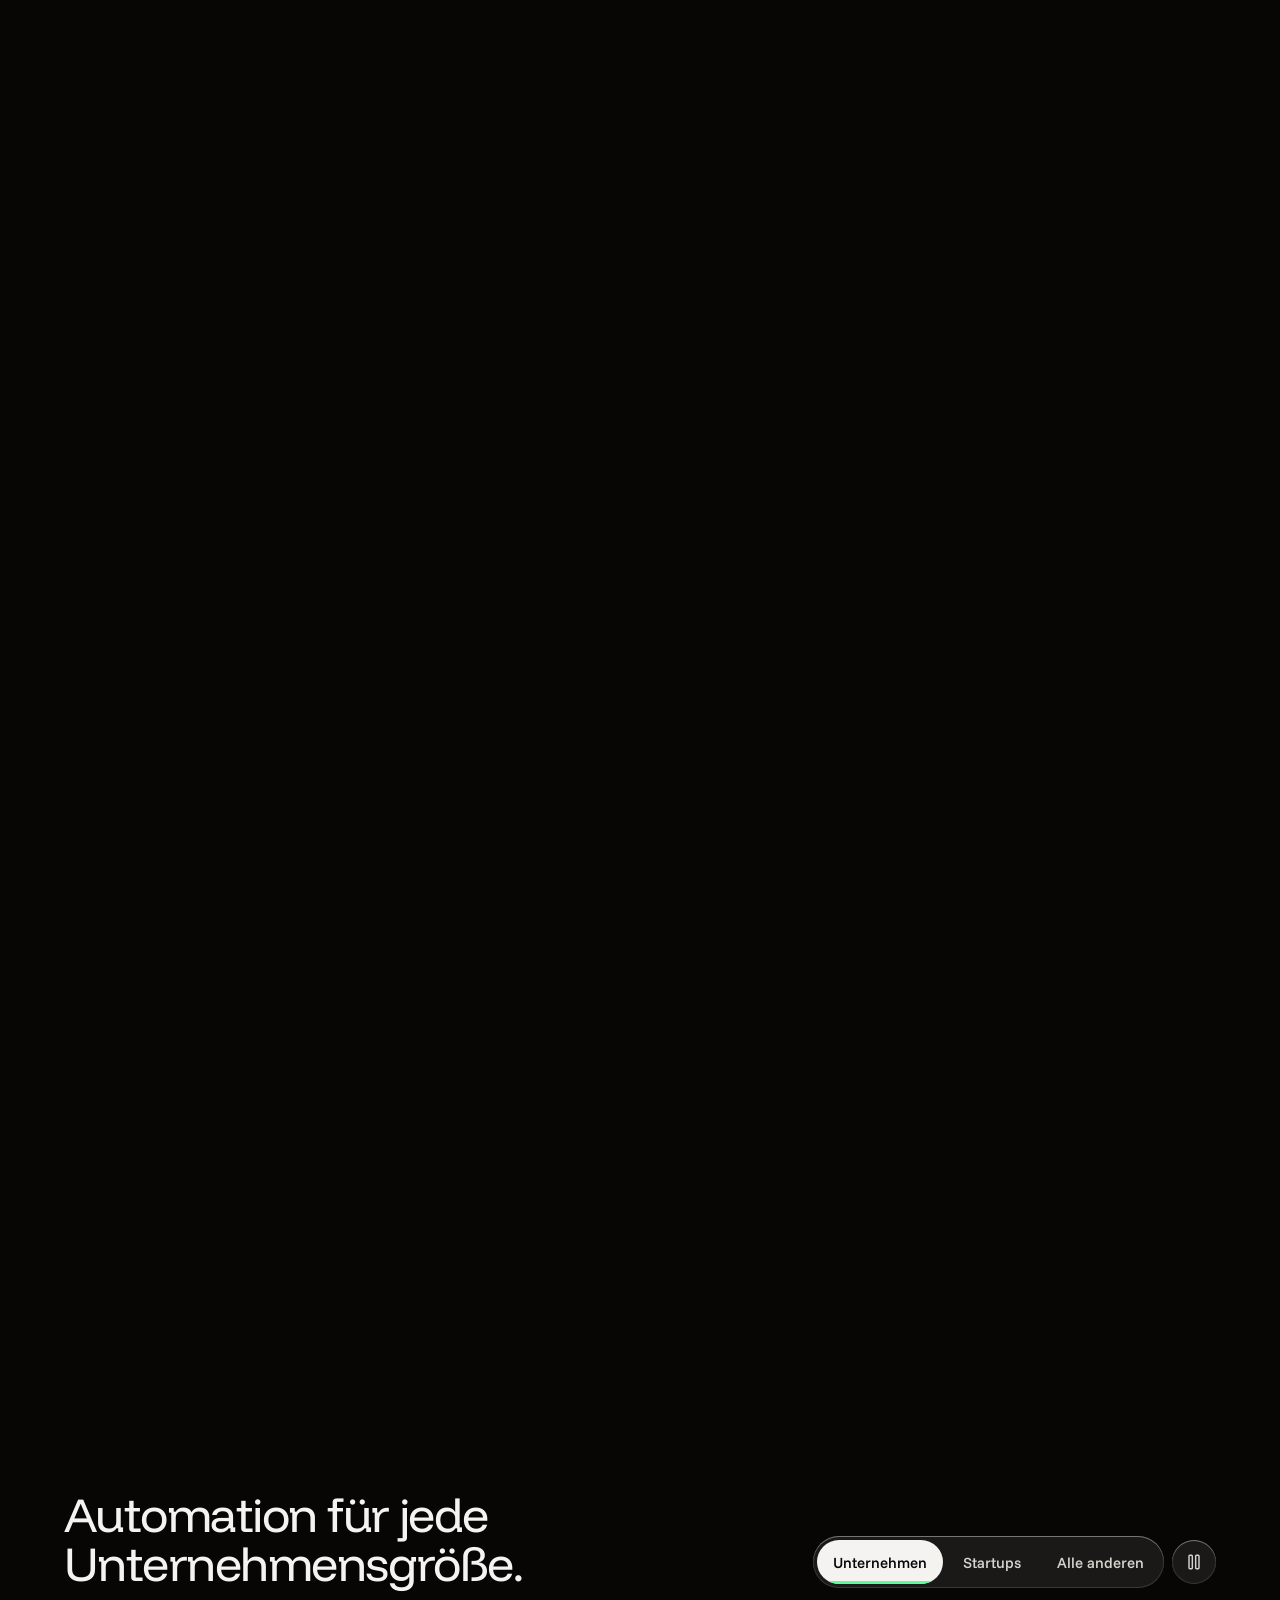
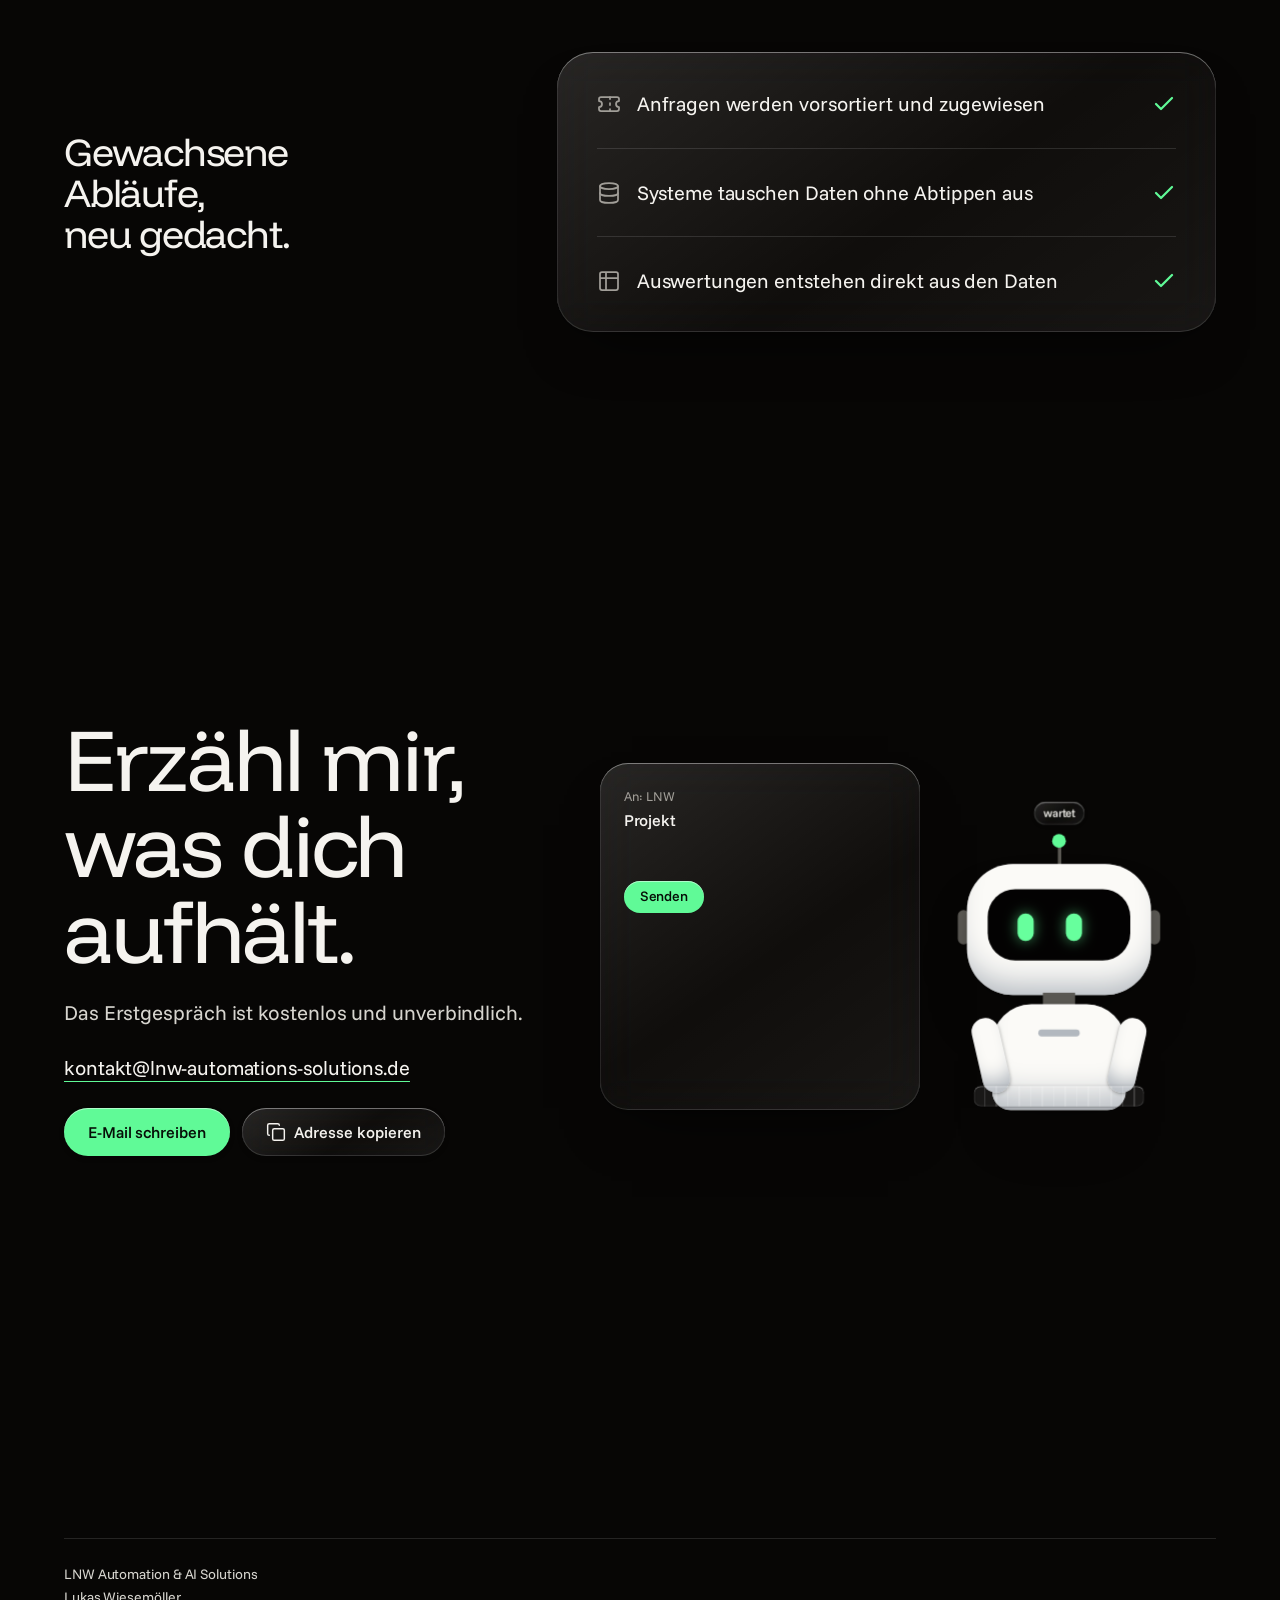
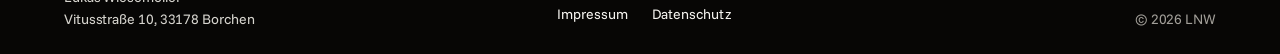
==== commit 4295e43c: "Fix the test-round findings and move the mail animation into the close The close now shows a custome" ====
--- a/index.html
+++ b/index.html
@@ -5,6 +5,7 @@
 <meta name="viewport" content="width=device-width, initial-scale=1">
 <title>LNW Automation &amp; AI Solutions: Automation, KI-Bots und Websites</title>
 <meta name="description" content="Automatisierte Abläufe, KI-Bots und Websites für Startups und Unternehmen jeder Art. Das Erstgespräch ist kostenlos.">
+<link rel="canonical" href="https://lnw-automations-solutions.de/">
 <meta property="og:type" content="website">
 <meta property="og:locale" content="de_DE">
 <meta property="og:title" content="LNW Automation &amp; AI Solutions">
@@ -15,12 +16,28 @@
 <meta property="og:image:height" content="630">
 <meta property="og:image:alt" content="Ein kleiner weißer Roboter arbeitet Aufgaben ab, daneben die Zeile: Routine erledigt ab jetzt dein Bot.">
 <meta name="twitter:card" content="summary_large_image">
-<meta name="theme-color" content="#fbfaf7">
+<meta name="theme-color" content="#0b0b0a">
 <link rel="icon" href="favicon.svg" type="image/svg+xml">
+<link rel="apple-touch-icon" href="apple-touch-icon.png">
 <link rel="preload" href="fonts/funnel-display-latin.woff2" as="font" type="font/woff2" crossorigin>
 <link rel="preload" href="fonts/funnel-sans-latin.woff2" as="font" type="font/woff2" crossorigin>
+<link rel="stylesheet" href="scrollcraft.css">
 <link rel="stylesheet" href="styles.css">
-<script>document.documentElement.classList.add('js'); try { if (localStorage.getItem('lnw-mode') === 'dark') document.documentElement.dataset.mode = 'dark'; } catch (e) {}</script>
+<noscript><style>[data-sc-in],[data-sc-stagger]>*,[data-sc-cue]{opacity:1!important;transform:none!important}.hero__line{display:none}</style></noscript>
+<script>document.documentElement.classList.add('js');</script>
+<script type="application/ld+json">
+{
+  "@context": "https://schema.org",
+  "@type": "ProfessionalService",
+  "name": "LNW Automation & AI Solutions",
+  "description": "Automatisierte Abläufe, KI-Bots und Websites für Startups und Unternehmen jeder Art.",
+  "url": "https://lnw-automations-solutions.de/",
+  "image": "https://lnw-automations-solutions.de/og.jpg",
+  "email": "kontakt@lnw-automations-solutions.de",
+  "founder": { "@type": "Person", "name": "Lukas Wiesemöller" },
+  "address": { "@type": "PostalAddress", "streetAddress": "Vitusstraße 10", "postalCode": "33178", "addressLocality": "Borchen", "addressCountry": "DE" }
+}
+</script>
 </head>
 <body>
 <!-- Icons: Lucide (ISC License, lucide.dev) -->
@@ -51,6 +68,8 @@
 </svg>
 
 <a class="skip" href="#main">Zum Inhalt springen</a>
+<div class="space" aria-hidden="true"><canvas class="space__sky"></canvas><canvas class="space__planet"></canvas></div>
+<div class="sc-grain grain" aria-hidden="true"></div>
 
 <header class="nav">
   <nav class="nav__bar" aria-label="Hauptnavigation">
@@ -61,11 +80,7 @@
       <li><a href="#fuer-wen">Für wen</a></li>
     </ul>
     <div class="nav__end">
-      <a class="btn btn--clear btn--small" href="#kontakt">Projekt anfragen</a>
-      <button class="nav__mode" type="button" aria-label="Zwischen hellem und dunklem Design wechseln">
-        <svg class="icon icon--lg icon--moon" aria-hidden="true"><use href="#i-moon"/></svg>
-        <svg class="icon icon--lg icon--sun" aria-hidden="true"><use href="#i-sun"/></svg>
-      </button>
+      <a class="btn btn--small" href="#kontakt">Projekt anfragen</a>
       <button class="nav__toggle" type="button" aria-expanded="false" aria-controls="nav-links" aria-label="Menü">
         <svg class="icon icon--lg icon--open" aria-hidden="true"><use href="#i-menu"/></svg>
         <svg class="icon icon--lg icon--close" aria-hidden="true"><use href="#i-x"/></svg>
@@ -76,24 +91,32 @@
 
 <main id="main">
 
-<section class="hero" id="top">
- <div class="hero__panel dark">
-  <div class="light" aria-hidden="true"><canvas data-light="hero"></canvas></div>
-  <div class="container hero__inner">
-
-    <figure class="stage" data-slot="hero" data-kind="product" data-loop data-alt="Ein Roboter am Bildschirm arbeitet Aufgaben aus E-Mail, Chat und Formular ab und legt die Ergebnisse in Antworten, Datenbank und Kalender ab." aria-label="Beispiel: Ein Bot arbeitet eingehende Aufgaben ab">
-      <svg class="stage__wires" aria-hidden="true" focusable="false"></svg>
-      <span class="parcel" aria-hidden="true"><svg class="icon"><use href="#i-mail"/></svg><span></span></span>
-
-      <ul class="stage__col stage__col--in" aria-label="Eingänge">
-        <li class="node" data-in="mail" style="--i:0"><svg class="icon" aria-hidden="true"><use href="#i-mail"/></svg><span class="node__text"><span class="node__name">E-Mail</span><span class="node__note">Terminanfrage</span></span></li>
-        <li class="node" data-in="discord" style="--i:1"><svg class="icon" aria-hidden="true"><use href="#i-message-square"/></svg><span class="node__text"><span class="node__name">Chat</span><span class="node__note">Support-Ticket</span></span></li>
-        <li class="node" data-in="form" style="--i:2"><svg class="icon" aria-hidden="true"><use href="#i-file-text"/></svg><span class="node__text"><span class="node__name">Formular</span><span class="node__note">Projektanfrage</span></span></li>
-      </ul>
-
-      <div class="desk" style="--i:3">
+  <!-- 1 · the desk: scroll feeds the pile of tasks to the robot -->
+  <section id="top" data-sc-act="pin" data-sc-span="2.6">
+    <div data-sc-stage class="desk-stage">
+      <div class="hero__copy" data-sc-cue="0 0.2 0">
+        <h1><span class="line"><span style="--i:0">Routine erledigt</span></span> <span class="line"><span style="--i:1">ab jetzt dein Bot.</span></span></h1>
+        <p class="lead">Automatisierte Abläufe, KI&#8209;Bots und Websites für Startups und Unternehmen jeder Art.</p>
+        <div class="actions">
+          <a class="btn" href="#kontakt">Projekt anfragen</a>
+          <a class="btn btn--clear" href="#leistungen">Leistungen ansehen</a>
+        </div>
+      </div>
+      <p class="hero__line" data-sc-cue="0.2 0.44">Erst stapelt es sich.</p>
+      <p class="hero__line" data-sc-cue="0.4 0.72">Dann übernimmt dein Bot.</p>
+      <p class="hero__line" data-sc-cue="0.7 1">Und du hast den Kopf frei.</p>
+
+      <figure class="rig" aria-label="Beispiel: Beim Scrollen arbeitet der Bot sechs Aufgaben ab">
+        <div class="rig__inbox" aria-hidden="true">
+          <span class="task" style="--x:-40vw;--y:-38svh;--mx0:-30vw;--my0:-30svh;--r:-7deg;--s:1.05;--a:0.24"><span class="task__in"><svg class="icon"><use href="#i-message-square"/></svg>Support-Ticket</span></span>
+          <span class="task task--far" style="--x:-24vw;--y:-44svh;--mx0:9vw;--my0:-35svh;--r:5deg;--s:0.92;--a:0.32"><span class="task__in"><svg class="icon"><use href="#i-mail"/></svg>Terminanfrage</span></span>
+          <span class="task" style="--x:-8vw;--y:-40svh;--mx0:-24vw;--my0:-21svh;--r:-4deg;--s:1;--a:0.40"><span class="task__in"><svg class="icon"><use href="#i-file-text"/></svg>Projektanfrage</span></span>
+          <span class="task" style="--x:-14vw;--y:-25svh;--mx0:25vw;--my0:-24svh;--r:8deg;--s:1.1;--a:0.48"><span class="task__in"><svg class="icon"><use href="#i-user-plus"/></svg>Neuer Kunde</span></span>
+          <span class="task task--far" style="--x:-31vw;--y:-23svh;--mx0:-5vw;--my0:-41svh;--r:-10deg;--s:0.9;--a:0.56"><span class="task__in"><svg class="icon"><use href="#i-receipt"/></svg>Rechnung anfordern</span></span>
+          <span class="task" style="--x:-43vw;--y:-21svh;--mx0:17vw;--my0:-21svh;--r:6deg;--s:1;--a:0.64"><span class="task__in"><svg class="icon"><use href="#i-bell"/></svg>Rückfrage</span></span>
+        </div>
         <div class="robot" aria-hidden="true">
-          <p class="robot__say">erledigt</p>
+          <p class="robot__say">arbeitet</p>
           <span class="robot__antenna"></span>
           <span class="robot__ear robot__ear--l"></span><span class="robot__ear robot__ear--r"></span>
           <span class="robot__head"><span class="robot__visor"><i class="robot__eye robot__eye--l"></i><i class="robot__eye robot__eye--r"></i></span></span>
@@ -103,61 +126,41 @@
           <span class="robot__keys"></span>
         </div>
         <div class="screen">
-          <p class="screen__task"><svg class="icon icon--lg" aria-hidden="true"><use href="#i-message-square"/></svg><span>Support-Ticket</span></p>
-          <ol class="screen__steps">
-            <li data-s="done"><span class="tick"><svg class="icon" aria-hidden="true"><use href="#i-check"/></svg></span><span>Anliegen erkannt</span></li>
-            <li data-s="done"><span class="tick"><svg class="icon" aria-hidden="true"><use href="#i-check"/></svg></span><span>Antwort geschrieben</span></li>
-            <li data-s="done"><span class="tick"><svg class="icon" aria-hidden="true"><use href="#i-check"/></svg></span><span>Ticket geschlossen</span></li>
+          <p class="screen__head"><span>Erledigt</span><span class="screen__count">0 von 6</span></p>
+          <ol class="done">
+            <li style="--a:0.24"><span class="tick"><svg class="icon" aria-hidden="true"><use href="#i-check"/></svg></span>Ticket gelöst</li>
+            <li style="--a:0.32"><span class="tick"><svg class="icon" aria-hidden="true"><use href="#i-check"/></svg></span>Termin eingetragen</li>
+            <li style="--a:0.40"><span class="tick"><svg class="icon" aria-hidden="true"><use href="#i-check"/></svg></span>Kontakt angelegt</li>
+            <li style="--a:0.48"><span class="tick"><svg class="icon" aria-hidden="true"><use href="#i-check"/></svg></span>Onboarding gestartet</li>
+            <li style="--a:0.56"><span class="tick"><svg class="icon" aria-hidden="true"><use href="#i-check"/></svg></span>Rechnung verschickt</li>
+            <li style="--a:0.64"><span class="tick"><svg class="icon" aria-hidden="true"><use href="#i-check"/></svg></span>Rückfrage beantwortet</li>
           </ol>
-          <p class="screen__out">Dein Zugang ist wieder frei. Melde dich einfach neu an.</p>
-        </div>
-      </div>
-
-      <ul class="stage__col stage__col--out" aria-label="Ziele">
-        <li class="node" data-out="reply" style="--i:4"><svg class="icon" aria-hidden="true"><use href="#i-send"/></svg><span class="node__text"><span class="node__name">Antworten</span><span class="node__note">Ticket gelöst</span></span></li>
-        <li class="node" data-out="data" style="--i:5"><svg class="icon" aria-hidden="true"><use href="#i-database"/></svg><span class="node__text"><span class="node__name">Datenbank</span><span class="node__note">Kontakt angelegt</span></span></li>
-        <li class="node" data-out="calendar" style="--i:6"><svg class="icon" aria-hidden="true"><use href="#i-calendar-check"/></svg><span class="node__text"><span class="node__name">Kalender</span><span class="node__note">Termin eingetragen</span></span></li>
-      </ul>
-
-      <button class="btn btn--clear btn--small stage__toggle" type="button" data-loop-toggle><svg class="icon" aria-hidden="true"><use href="#i-pause"/></svg><span>Pause</span></button>
-    </figure>
-
-    <div class="cols hero__text">
-      <h1><span class="line"><span style="--i:0">Routine erledigt</span></span> <span class="line"><span style="--i:1">ab jetzt dein Bot.</span></span></h1>
-      <div class="hero__side">
-        <p class="lead">Automatisierte Abläufe, KI&#8209;Bots und Websites für Startups und Unternehmen jeder Art.</p>
-        <div class="actions">
-          <a class="btn" href="#kontakt">Projekt anfragen</a>
-          <a class="btn btn--clear" href="#leistungen">Leistungen ansehen</a>
-        </div>
-      </div>
-    </div>
-
-  </div>
- </div>
-</section>
-
-<section class="section say" aria-label="Kurz gesagt">
-  <div class="container">
-    <p class="say__text" data-scrub>Du konzentrierst dich auf das Wesentliche. Die Routinearbeit übernimmt der Bot.</p>
-  </div>
-</section>
-
-<section class="section" id="leistungen">
-  <div class="container">
-    <div class="cols head" data-reveal>
-      <h2>Vom Ticket-Bot bis zur Website.</h2>
-      <p class="lead">Vier Leistungen, jede zeigt hier ihren Ablauf.</p>
-    </div>
-
-    <div class="cols bento">
-
-      <article class="tile tile--wide" data-play="2800">
-        <div class="tile__text">
-          <h3>Prozessautomation</h3>
-          <p>Wiederkehrende Abläufe laufen von allein, vom Eingang bis zur Ablage.</p>
-        </div>
-        <figure class="demo flow" data-slot="demo-automation" data-kind="product" data-alt="Eine Bestellung läuft automatisch durch Prüfung, Rechnung und Versand.">
+        </div>
+      </figure>
+    </div>
+  </section>
+
+  <!-- 2 · the statement -->
+  <section class="say" aria-label="Kurz gesagt">
+    <div class="container">
+      <p class="say__text" data-scrub>Du konzentrierst dich auf das Wesentliche. Die Routinearbeit übernimmt der Bot.</p>
+    </div>
+  </section>
+
+  <!-- 3 · the services, travelled sideways -->
+  <section id="leistungen" data-sc-act="pan" data-sc-span="4.4">
+    <div data-sc-stage>
+      <div class="svc__rail" data-sc-pan="0.04">
+        <div class="svc__lead">
+          <h2>Vom Ticket-Bot bis zur Website.</h2>
+          <p class="lead">Vier Leistungen. Scroll weiter und sieh jeder bei der Arbeit zu.</p>
+        </div>
+        <article class="tile card" data-play="2800" data-sc-tilt="3">
+          <div class="tile__text">
+            <h3>Prozessautomation</h3>
+            <p>Wiederkehrende Abläufe laufen von allein, vom Eingang bis zur Ablage.</p>
+          </div>
+          <figure class="demo flow" data-slot="demo-automation" data-kind="product" data-alt="Eine Bestellung läuft automatisch durch Prüfung, Rechnung und Versand.">
           <span class="chip"><svg class="icon a-in" style="--d:200" aria-hidden="true"><use href="#i-check"/></svg>Bestellung</span>
           <span class="link"><i class="a-draw" style="--d:400"></i></span>
           <span class="chip"><svg class="icon a-in" style="--d:800" aria-hidden="true"><use href="#i-check"/></svg>Prüfung</span>
@@ -166,26 +169,24 @@
           <span class="link"><i class="a-draw" style="--d:1600"></i></span>
           <span class="chip"><svg class="icon a-in" style="--d:2000" aria-hidden="true"><use href="#i-check"/></svg>Versand</span>
         </figure>
-      </article>
-
-      <article class="tile tile--narrow" data-play="2400">
-        <div class="tile__text">
-          <h3>KI&#8209;Bots und Assistenten</h3>
-          <p>Bots, die Fragen beantworten und Aufgaben wirklich erledigen.</p>
-        </div>
-        <figure class="demo chat" data-slot="demo-bot" data-kind="product" data-alt="Ein Bot beantwortet im Chat eine Frage zum Ticket.">
+        </article>
+        <article class="tile card" data-play="2400" data-sc-tilt="3">
+          <div class="tile__text">
+            <h3>KI&#8209;Bots und Assistenten</h3>
+            <p>Bots, die Fragen beantworten und Aufgaben wirklich erledigen.</p>
+          </div>
+          <figure class="demo chat" data-slot="demo-bot" data-kind="product" data-alt="Ein Bot beantwortet im Chat eine Frage zum Ticket.">
           <p class="bubble bubble--q a-fade" style="--d:100">Worauf muss ich beim Ticket achten?</p>
           <p class="bubble bubble--a a-fade" style="--d:1600"><svg class="icon" aria-hidden="true"><use href="#i-bot"/></svg><span>Anliegen kurz beschreiben und Kundennummer nennen. Den Rest übernehme ich.</span></p>
           <span class="typing a-blip" style="--d:550" aria-hidden="true"><i></i><i></i><i></i></span>
         </figure>
-      </article>
-
-      <article class="tile tile--narrow" data-play="2200">
-        <div class="tile__text">
-          <h3>Websites</h3>
-          <p>Schnelle, klare Seiten, die zeigen, was du anbietest.</p>
-        </div>
-        <figure class="demo site" data-slot="demo-website" data-kind="product" data-alt="Eine kleine Website baut sich Stück für Stück auf.">
+        </article>
+        <article class="tile card" data-play="2200" data-sc-tilt="3">
+          <div class="tile__text">
+            <h3>Websites</h3>
+            <p>Schnelle, klare Seiten, die zeigen, was du anbietest.</p>
+          </div>
+          <figure class="demo site" data-slot="demo-website" data-kind="product" data-alt="Eine kleine Website baut sich Stück für Stück auf.">
           <div class="site__page">
             <p class="site__nav a-fade" style="--d:100"><span>Start</span><span>Angebot</span><span>Kontakt</span></p>
             <p class="site__h a-fade" style="--d:450">Dein Unternehmen, online.</p>
@@ -193,14 +194,13 @@
             <span class="site__grid" aria-hidden="true"><i class="a-fade" style="--d:1100"></i><i class="a-fade" style="--d:1250"></i><i class="a-fade" style="--d:1400"></i><i class="a-fade" style="--d:1550"></i></span>
           </div>
         </figure>
-      </article>
-
-      <article class="tile tile--wide" data-play="2800">
-        <div class="tile__text">
-          <h3>Prozessoptimierung</h3>
-          <p>Abläufe prüfen und die Schritte streichen, die niemand mehr von Hand machen muss.</p>
-        </div>
-        <figure class="demo cut" data-slot="demo-optimierung" data-kind="product" data-alt="Von fünf Arbeitsschritten übernimmt die Automation drei.">
+        </article>
+        <article class="tile card" data-play="2800" data-sc-tilt="3">
+          <div class="tile__text">
+            <h3>Prozessoptimierung</h3>
+            <p>Abläufe prüfen und die Schritte streichen, die niemand mehr von Hand machen muss.</p>
+          </div>
+          <figure class="demo cut" data-slot="demo-optimierung" data-kind="product" data-alt="Von fünf Arbeitsschritten übernimmt die Automation drei.">
           <span class="chip chip--cut a-dim" style="--d:300">Abtippen</span>
           <span class="chip chip--cut a-dim" style="--d:650">Kopieren</span>
           <span class="chip chip--cut a-dim" style="--d:1000">Nachfragen</span>
@@ -209,144 +209,47 @@
           <span class="cut__note cut__note--auto a-fade" style="--d:1500">übernimmt die Automation</span>
           <span class="cut__note cut__note--keep a-fade" style="--d:1900">bleibt bei dir</span>
         </figure>
-      </article>
-
-    </div>
-  </div>
-</section>
-
-<section class="section" id="ablauf">
-  <div class="container">
-    <div class="cols head" data-reveal>
-      <h2>Vom Erstgespräch zum laufenden System.</h2>
-    </div>
-
-    <ol class="cols way__steps" data-play="6000">
-      <li class="way__step">
-        <div class="way__art" aria-hidden="true">
-          <p class="bubble bubble--a a-fade" style="--d:300"><span>Was kostet dich Zeit?</span></p>
-          <p class="bubble bubble--q a-fade" style="--d:800">Die Tickets.</p>
-        </div>
-        <div class="way__rule"><i class="a-draw" style="--d:0;--t:900ms"></i><span class="way__mark"><i class="a-in" style="--d:300"></i></span></div>
-        <h3>Kennenlernen</h3>
-        <p>Im kostenlosen Erstgespräch erzählst du, was dich aufhält.</p>
-      </li>
-      <li class="way__step">
-        <div class="way__art" aria-hidden="true">
-          <div class="mini">
-            <span class="box box--sketch a-fade" style="--d:1300">Eingang</span>
-            <span class="link link--sketch a-in" style="--d:1450"></span>
-            <span class="box box--sketch a-fade" style="--d:1550">Bot</span>
-            <span class="link link--sketch a-in" style="--d:1700"></span>
-            <span class="box box--sketch a-fade" style="--d:1800">Antwort</span>
-          </div>
-        </div>
-        <div class="way__rule"><i class="a-draw" style="--d:1000;--t:900ms"></i><span class="way__mark"><i class="a-in" style="--d:1300"></i></span></div>
-        <h3>Konzept</h3>
-        <p>Du siehst, was sich automatisieren lässt und wie.</p>
-      </li>
-      <li class="way__step">
-        <div class="way__art" aria-hidden="true">
-          <div class="mini">
-            <span class="box box--solid a-fade" style="--d:2300">Eingang<svg class="icon a-in" style="--d:2700"><use href="#i-check"/></svg></span>
-            <span class="link a-in" style="--d:2450"></span>
-            <span class="box box--solid a-fade" style="--d:2550">Bot<svg class="icon a-in" style="--d:2900"><use href="#i-check"/></svg></span>
-            <span class="link a-in" style="--d:2700"></span>
-            <span class="box box--solid a-fade" style="--d:2800">Antwort<svg class="icon a-in" style="--d:3100"><use href="#i-check"/></svg></span>
-          </div>
-        </div>
-        <div class="way__rule"><i class="a-draw" style="--d:2000;--t:900ms"></i><span class="way__mark"><i class="a-in" style="--d:2300"></i></span></div>
-        <h3>Umsetzung</h3>
-        <p>Die Lösung entsteht, du testest früh mit und sagst, was fehlt.</p>
-      </li>
-      <li class="way__step">
-        <div class="way__art" aria-hidden="true">
-          <p class="live a-fade" style="--d:3500"><span class="switch"><i class="a-in" style="--d:3900"></i><b class="a-slide" style="--d:3900"></b></span>läuft</p>
-          <div class="mini">
-            <span class="box box--solid a-fade" style="--d:3300">Eingang</span>
-            <span class="link"><i class="a-draw" style="--d:4100"></i></span>
-            <span class="box box--solid a-fade" style="--d:3400">Bot</span>
-            <span class="link"><i class="a-draw" style="--d:4500"></i></span>
-            <span class="box box--solid a-fade" style="--d:3500">Antwort</span>
-            <span class="runner a-run" style="--d:4100"></span>
-          </div>
-        </div>
-        <div class="way__rule"><i class="a-draw" style="--d:3000;--t:900ms"></i><span class="way__mark"><i class="a-in" style="--d:3300"></i></span></div>
-        <h3>Betrieb</h3>
-        <p>Dein System läuft und wird angepasst, sobald sich etwas ändert.</p>
-      </li>
-    </ol>
-  </div>
-</section>
-
-<section class="section section--l band" id="fuer-wen">
-  <div class="container" data-switch>
-    <div class="cols head" data-reveal>
-      <h2>Automation für jede Unternehmensgröße.</h2>
-      <div class="seg" role="tablist" aria-label="Zielgruppe">
-        <button type="button" role="tab" id="tab-unternehmen" aria-controls="panel-unternehmen" aria-selected="true">Unternehmen</button>
-        <button type="button" role="tab" id="tab-startups" aria-controls="panel-startups" aria-selected="false" tabindex="-1">Startups</button>
-        <button type="button" role="tab" id="tab-alle" aria-controls="panel-alle" aria-selected="false" tabindex="-1">Alle anderen</button>
-      </div>
-    </div>
-
-    <div class="who__stack">
-    <div class="cols who__panel" role="tabpanel" id="panel-unternehmen" aria-labelledby="tab-unternehmen">
-      <h3 class="who__say">Gewachsene Abläufe, neu gedacht.</h3>
-      <ul class="lanes clear">
-        <li><svg class="icon icon--lg" aria-hidden="true"><use href="#i-ticket"/></svg>Anfragen werden vorsortiert und zugewiesen<svg class="icon icon--lg icon--done" aria-hidden="true"><use href="#i-check"/></svg></li>
-        <li><svg class="icon icon--lg" aria-hidden="true"><use href="#i-database"/></svg>Systeme tauschen Daten ohne Abtippen aus<svg class="icon icon--lg icon--done" aria-hidden="true"><use href="#i-check"/></svg></li>
-        <li><svg class="icon icon--lg" aria-hidden="true"><use href="#i-table-2"/></svg>Auswertungen entstehen direkt aus den Daten<svg class="icon icon--lg icon--done" aria-hidden="true"><use href="#i-check"/></svg></li>
-      </ul>
-    </div>
-
-    <div class="cols who__panel" role="tabpanel" id="panel-startups" aria-labelledby="tab-startups">
-      <h3 class="who__say">Wenig Leute, viel zu tun.</h3>
-      <ul class="lanes clear">
-        <li><svg class="icon icon--lg" aria-hidden="true"><use href="#i-contact"/></svg>Anfragen landen direkt im CRM<svg class="icon icon--lg icon--done" aria-hidden="true"><use href="#i-check"/></svg></li>
-        <li><svg class="icon icon--lg" aria-hidden="true"><use href="#i-receipt"/></svg>Rechnungen gehen von selbst raus<svg class="icon icon--lg icon--done" aria-hidden="true"><use href="#i-check"/></svg></li>
-        <li><svg class="icon icon--lg" aria-hidden="true"><use href="#i-user-plus"/></svg>Neue Kunden bekommen ihr Onboarding<svg class="icon icon--lg icon--done" aria-hidden="true"><use href="#i-check"/></svg></li>
-      </ul>
-    </div>
-
-    <div class="cols who__panel" role="tabpanel" id="panel-alle" aria-labelledby="tab-alle">
-      <h3 class="who__say">Jeder Betrieb hat Fleißarbeit.</h3>
-      <ul class="lanes clear">
-        <li><svg class="icon icon--lg" aria-hidden="true"><use href="#i-table-2"/></svg>Formulare füllen Tabellen von selbst<svg class="icon icon--lg icon--done" aria-hidden="true"><use href="#i-check"/></svg></li>
-        <li><svg class="icon icon--lg" aria-hidden="true"><use href="#i-folder-check"/></svg>Dokumente werden benannt und abgelegt<svg class="icon icon--lg icon--done" aria-hidden="true"><use href="#i-check"/></svg></li>
-        <li><svg class="icon icon--lg" aria-hidden="true"><use href="#i-calendar-check"/></svg>Termine werden bestätigt und erinnert<svg class="icon icon--lg icon--done" aria-hidden="true"><use href="#i-check"/></svg></li>
-      </ul>
-    </div>
-    </div>
-  </div>
-</section>
-
-<section class="section section--l contact" id="kontakt">
-  <div class="contact__panel dark">
-    <div class="light" aria-hidden="true"><canvas data-light="contact"></canvas></div>
-    <div class="container cols contact__inner">
-      <div class="contact__say" data-reveal>
-        <h2>Erzähl mir von deinem Projekt.</h2>
-        <p class="lead">Das Erstgespräch ist kostenlos und unverbindlich.</p>
-      </div>
-      <div class="contact__do" data-reveal style="--i:2">
-        <figure class="inbox" aria-hidden="true" data-phase="write">
-          <span class="parcel inbox__chip"><svg class="icon"><use href="#i-mail"/></svg><span>Projektanfrage</span></span>
-          <div class="inbox__card">
-            <p class="inbox__to">An: LNW</p>
-            <p class="inbox__subject">Projektanfrage</p>
-            <p class="inbox__body">Hallo, wir brauchen einen Ticket-Bot.</p>
-            <span class="inbox__send">Senden</span>
-            <ol class="inbox__steps">
-              <li data-s="done"><span class="tick"><svg class="icon"><use href="#i-check"/></svg></span><span>Anfrage gelesen</span></li>
-              <li data-s="done"><span class="tick"><svg class="icon"><use href="#i-check"/></svg></span><span>Thema erkannt</span></li>
-              <li data-s="done"><span class="tick"><svg class="icon"><use href="#i-check"/></svg></span><span>Antwort geschrieben</span></li>
+        </article>
+      </div>
+    </div>
+  </section>
+
+  <!-- 4 · the path: four steps down one line, and the robot acts each one out -->
+  <section id="ablauf" data-sc-act="pin" data-sc-span="3">
+    <div data-sc-stage>
+      <div class="container path" data-step="0">
+        <div class="path__list">
+          <h2>Vier Schritte, bis dein Bot läuft.</h2>
+          <div class="path__wrap">
+            <span class="path__bar" aria-hidden="true"><i></i></span>
+            <ol class="path__steps">
+              <li class="path__step is-active" style="--i:0">
+                <span class="path__mark"></span>
+                <h3>Kennenlernen</h3>
+                <p>Im kostenlosen Erstgespräch erzählst du, was dich aufhält.</p>
+              </li>
+              <li class="path__step" style="--i:1">
+                <span class="path__mark"></span>
+                <h3>Konzept</h3>
+                <p>Du siehst, was sich automatisieren lässt und wie.</p>
+              </li>
+              <li class="path__step" style="--i:2">
+                <span class="path__mark"></span>
+                <h3>Umsetzung</h3>
+                <p>Die Lösung entsteht, du testest früh mit und sagst, was fehlt.</p>
+              </li>
+              <li class="path__step" style="--i:3">
+                <span class="path__mark"></span>
+                <h3>Betrieb</h3>
+                <p>Dein System läuft und wird angepasst, sobald sich etwas ändert.</p>
+              </li>
             </ol>
-            <p class="inbox__reply">Danke! Deine Anfrage ist angekommen.</p>
-          </div>
-          <div class="hello">
-            <div class="robot">
-              <p class="robot__say">erledigt</p>
+          </div>
+        </div>
+
+        <figure class="bench" aria-hidden="true">
+          <div class="bench__bot">
+            <div class="robot" aria-hidden="true">
               <span class="robot__antenna"></span>
               <span class="robot__ear robot__ear--l"></span><span class="robot__ear robot__ear--r"></span>
               <span class="robot__head"><span class="robot__visor"><i class="robot__eye robot__eye--l"></i><i class="robot__eye robot__eye--r"></i></span></span>
@@ -356,41 +259,147 @@
               <span class="robot__keys"></span>
             </div>
           </div>
+          <div class="bench__props">
+            <div class="bench__prop bench__prop--1">
+              <p class="bubble bubble--a"><span>Hallo! Was kostet dich Zeit?</span></p>
+              <p class="bubble bubble--q">Die Tickets.</p>
+            </div>
+            <div class="bench__prop bench__prop--2 board">
+              <div class="mini"><span class="box box--sketch" style="--k:0">Eingang</span><span class="link link--sketch" style="--k:1"></span><span class="box box--sketch" style="--k:2">Bot</span><span class="link link--sketch" style="--k:3"></span><span class="box box--sketch" style="--k:4">Antwort</span></div>
+              <div class="mini mini--low"><span class="link link--sketch link--down" style="--k:5"></span><span class="box box--sketch" style="--k:6">Datenbank</span></div>
+            </div>
+            <div class="bench__prop bench__prop--3 code">
+              <span class="code__line" style="--k:0"><b>wenn</b> ticket.neu:</span>
+              <span class="code__line" style="--k:1">  frage = lies(ticket)</span>
+              <span class="code__line" style="--k:2">  text = schreibe(frage)</span>
+              <span class="code__line" style="--k:3">  sende(text)</span>
+            </div>
+            <div class="bench__prop bench__prop--4 run">
+              <p class="live"><span class="switch"><b></b></span>läuft</p>
+              <div class="run__lane">
+                <div class="run__half"><span class="chip run__chip" style="--k:0">Ticket</span><span class="chip run__chip" style="--k:1">Anfrage</span><span class="chip run__chip" style="--k:2">Termin</span></div>
+                <span class="run__mid"><svg class="icon"><use href="#i-bot"/></svg></span>
+                <div class="run__half run__half--out"><span class="chip run__chip" style="--k:0"><svg class="icon"><use href="#i-check"/></svg>gelöst</span><span class="chip run__chip" style="--k:1"><svg class="icon"><use href="#i-check"/></svg>beantwortet</span><span class="chip run__chip" style="--k:2"><svg class="icon"><use href="#i-check"/></svg>gebucht</span></div>
+              </div>
+              <div class="run__lane">
+                <div class="run__half"><span class="chip run__chip" style="--k:0">Bestellung</span><span class="chip run__chip" style="--k:1">Rückfrage</span><span class="chip run__chip" style="--k:2">Rechnung</span></div>
+                <span class="run__mid"><svg class="icon"><use href="#i-bot"/></svg></span>
+                <div class="run__half run__half--out"><span class="chip run__chip" style="--k:0"><svg class="icon"><use href="#i-check"/></svg>bestätigt</span><span class="chip run__chip" style="--k:1"><svg class="icon"><use href="#i-check"/></svg>geklärt</span><span class="chip run__chip" style="--k:2"><svg class="icon"><use href="#i-check"/></svg>verschickt</span></div>
+              </div>
+            </div>
+          </div>
         </figure>
-        <a class="contact__mail" href="mailto:kontakt@lnw-automations-solutions.de">kontakt@lnw-automations-solutions.de</a>
-        <div class="actions">
-          <a class="btn" href="mailto:kontakt@lnw-automations-solutions.de?subject=Projektanfrage">E-Mail schreiben</a>
-          <button class="btn btn--clear" type="button" data-copy="kontakt@lnw-automations-solutions.de"><svg class="icon" aria-hidden="true"><use href="#i-copy"/></svg><span>Adresse kopieren</span></button>
-        </div>
-      </div>
-    </div>
-  </div>
-</section>
+      </div>
+    </div>
+  </section>
+
+  <!-- 5 · who it is for -->
+  <section class="who" id="fuer-wen">
+    <div class="container" data-switch>
+      <div class="cols head" data-sc-in>
+        <h2>Automation für jede Unternehmensgröße.</h2>
+        <div class="segbar">
+          <div class="seg" role="tablist" aria-label="Zielgruppe">
+          <button type="button" role="tab" id="tab-unternehmen" aria-controls="panel-unternehmen" aria-selected="true">Unternehmen</button>
+          <button type="button" role="tab" id="tab-startups" aria-controls="panel-startups" aria-selected="false" tabindex="-1">Startups</button>
+          <button type="button" role="tab" id="tab-alle" aria-controls="panel-alle" aria-selected="false" tabindex="-1">Alle anderen</button>
+          </div>
+          <button class="seg__pause" type="button" hidden aria-pressed="false" aria-label="Automatischen Wechsel anhalten"><svg class="icon" aria-hidden="true"><use href="#i-pause"/></svg></button>
+        </div>
+      </div>
+      <div class="who__stack">
+      <div class="cols who__panel" role="tabpanel" id="panel-unternehmen" aria-labelledby="tab-unternehmen">
+        <h3 class="who__say">Gewachsene Abläufe, neu gedacht.</h3>
+        <ul class="lanes clear">
+          <li><svg class="icon icon--lg" aria-hidden="true"><use href="#i-ticket"/></svg>Anfragen werden vorsortiert und zugewiesen<svg class="icon icon--lg icon--done" aria-hidden="true"><use href="#i-check"/></svg></li>
+          <li><svg class="icon icon--lg" aria-hidden="true"><use href="#i-database"/></svg>Systeme tauschen Daten ohne Abtippen aus<svg class="icon icon--lg icon--done" aria-hidden="true"><use href="#i-check"/></svg></li>
+          <li><svg class="icon icon--lg" aria-hidden="true"><use href="#i-table-2"/></svg>Auswertungen entstehen direkt aus den Daten<svg class="icon icon--lg icon--done" aria-hidden="true"><use href="#i-check"/></svg></li>
+        </ul>
+      </div>
+
+      <div class="cols who__panel" role="tabpanel" id="panel-startups" aria-labelledby="tab-startups">
+        <h3 class="who__say">Wenig Leute, viel zu tun.</h3>
+        <ul class="lanes clear">
+          <li><svg class="icon icon--lg" aria-hidden="true"><use href="#i-contact"/></svg>Anfragen landen direkt im CRM<svg class="icon icon--lg icon--done" aria-hidden="true"><use href="#i-check"/></svg></li>
+          <li><svg class="icon icon--lg" aria-hidden="true"><use href="#i-receipt"/></svg>Rechnungen gehen von selbst raus<svg class="icon icon--lg icon--done" aria-hidden="true"><use href="#i-check"/></svg></li>
+          <li><svg class="icon icon--lg" aria-hidden="true"><use href="#i-user-plus"/></svg>Neue Kunden bekommen ihr Onboarding<svg class="icon icon--lg icon--done" aria-hidden="true"><use href="#i-check"/></svg></li>
+        </ul>
+      </div>
+
+      <div class="cols who__panel" role="tabpanel" id="panel-alle" aria-labelledby="tab-alle">
+        <h3 class="who__say">Jeder Betrieb hat Fleißarbeit.</h3>
+        <ul class="lanes clear">
+          <li><svg class="icon icon--lg" aria-hidden="true"><use href="#i-table-2"/></svg>Formulare füllen Tabellen von selbst<svg class="icon icon--lg icon--done" aria-hidden="true"><use href="#i-check"/></svg></li>
+          <li><svg class="icon icon--lg" aria-hidden="true"><use href="#i-folder-check"/></svg>Dokumente werden benannt und abgelegt<svg class="icon icon--lg icon--done" aria-hidden="true"><use href="#i-check"/></svg></li>
+          <li><svg class="icon icon--lg" aria-hidden="true"><use href="#i-calendar-check"/></svg>Termine werden bestätigt und erinnert<svg class="icon icon--lg icon--done" aria-hidden="true"><use href="#i-check"/></svg></li>
+        </ul>
+      </div>
+      </div>
+    </div>
+  </section>
+
+  <!-- 6 · the close: the last screen, and it holds -->
+  <section id="kontakt" data-sc-act="pin" data-sc-span="1.2">
+    <div data-sc-stage>
+      <div class="container close">
+        <div class="cols close__main">
+          <div class="close__say">
+            <h2 data-scrub>Erzähl mir, was dich aufhält.</h2>
+            <p class="lead" data-flow>Das Erstgespräch ist kostenlos und unverbindlich.</p>
+            <a class="close__mail" data-flow href="mailto:kontakt@lnw-automations-solutions.de">kontakt@lnw-automations-solutions.de</a>
+            <div class="actions" data-flow>
+              <a class="btn" href="mailto:kontakt@lnw-automations-solutions.de?subject=Projektanfrage" data-sc-magnet="0.25">E-Mail schreiben</a>
+              <button class="btn btn--clear" type="button" data-copy="kontakt@lnw-automations-solutions.de"><svg class="icon" aria-hidden="true"><use href="#i-copy"/></svg><span>Adresse kopieren</span></button>
+            </div>
+          </div>
+          <figure class="inbox" aria-hidden="true" data-phase="write">
+            <span class="inbox__chip"><svg class="icon"><use href="#i-mail"/></svg><span>Projektanfrage</span></span>
+            <div class="inbox__card">
+              <p class="inbox__to">An: LNW</p>
+              <p class="inbox__subject">Projektanfrage</p>
+              <p class="inbox__body">Hallo, wir brauchen einen Ticket-Bot.</p>
+              <span class="inbox__send">Senden</span>
+              <ol class="inbox__steps">
+                <li data-s="done"><span class="tick"><svg class="icon"><use href="#i-check"/></svg></span><span>Anfrage gelesen</span></li>
+                <li data-s="done"><span class="tick"><svg class="icon"><use href="#i-check"/></svg></span><span>Thema erkannt</span></li>
+                <li data-s="done"><span class="tick"><svg class="icon"><use href="#i-check"/></svg></span><span>Antwort geschrieben</span></li>
+              </ol>
+              <p class="inbox__reply">Danke! Deine Anfrage ist angekommen.</p>
+            </div>
+            <div class="hello">
+              <div class="robot">
+                <p class="robot__say">erledigt</p>
+                <span class="robot__antenna"></span>
+                <span class="robot__ear robot__ear--l"></span><span class="robot__ear robot__ear--r"></span>
+                <span class="robot__head"><span class="robot__visor"><i class="robot__eye robot__eye--l"></i><i class="robot__eye robot__eye--r"></i></span></span>
+                <span class="robot__neck"></span>
+                <span class="robot__body"></span>
+                <span class="robot__arm robot__arm--l"></span><span class="robot__arm robot__arm--r"></span>
+                <span class="robot__keys"></span>
+              </div>
+            </div>
+          </figure>
+        </div>
+      </div>
+    </div>
+  </section>
 
 </main>
 
-<footer class="foot">
+<footer class="foot foot--line">
   <div class="container">
     <div class="cols foot__grid">
-      <p class="foot__bye">Bis bald,<br>Lukas</p>
-      <address class="foot__addr">
-        LNW Automation &amp; AI Solutions<br>
-        Lukas Wiesemöller<br>
-        Vitusstraße 10<br>
-        33178 Borchen
-      </address>
+      <address class="foot__addr">LNW Automation &amp; AI Solutions<br>Lukas Wiesemöller<br>Vitusstraße 10, 33178 Borchen</address>
       <ul class="foot__links">
-        <li><a href="mailto:kontakt@lnw-automations-solutions.de">E-Mail schreiben</a></li>
         <li><a href="impressum.html">Impressum</a></li>
         <li><a href="datenschutz.html">Datenschutz</a></li>
       </ul>
-    </div>
-    <p class="foot__legal">© 2026 LNW Automation &amp; AI Solutions</p>
+      <p class="foot__legal">© 2026 LNW</p>
+    </div>
   </div>
 </footer>
 
-<script>window.hallmarkSlots = (m) => { for (const [k, v] of Object.entries(m)) { const s = document.querySelector(`[data-slot="${k}"]`); if (!s) continue; const im = new Image(); im.src = typeof v === 'string' ? v : v.src; im.alt = (typeof v === 'object' && v.alt) || s.dataset.alt || ''; s.querySelectorAll(':scope > img').forEach((o) => o.remove()); s.prepend(im); } };
-document.querySelectorAll('[data-slot] img').forEach((i) => { if (i.complete && !i.naturalWidth) i.remove(); else i.addEventListener('error', () => i.remove(), { once: true }); });</script>
-<script src="main.js" defer></script>
+<script src="scrollcraft.js"></script>
+<script src="main.js"></script>
 </body>
 </html>
--- a/scrollcraft.css
+++ b/scrollcraft.css
@@ -0,0 +1,432 @@
+/* ============================================================================
+   scrollcraft.css: the taste floor
+   ----------------------------------------------------------------------------
+   Two layers, and the split matters:
+
+     TOKENS   what you override per brand. Colour roles, the type ramp, the
+              spacing scale, elevation, motion. A brand is ~12 values.
+     DEVICES  what the engine drives. Do not restyle these to taste; they are
+              the mechanism. Style your own markup instead.
+
+   Nothing here draws a "component". There are no card, badge, or pill classes,
+   because a stylesheet that ships those is how every page built on it ends up
+   with the same shapes. You get a floor and a vocabulary; the composition is
+   yours.
+   ========================================================================== */
+
+/* ---------------------------------------------------------------- tokens -- */
+:root {
+  /* --- colour roles. Override these six and the page is rebranded. -------- */
+  --sc-canvas:      #08090b;   /* the page ground. Drift interpolates this.   */
+  --sc-surface:     #101217;   /* anything raised off the ground             */
+  --sc-ink:         #f4f2ef;   /* primary text                               */
+  --sc-ink-soft:    #9a9ba1;   /* secondary text. Tinted, never flat gray.   */
+  --sc-accent:      #d8ff3e;   /* ONE accent. It owns a region, not confetti. */
+  --sc-accent-ink:  #08090b;   /* text that sits on the accent               */
+
+  --sc-hairline:    color-mix(in oklab, var(--sc-ink) 12%, transparent);
+  --sc-hairline-strong: color-mix(in oklab, var(--sc-ink) 22%, transparent);
+
+  /* --- type. Two families max. Display carries voice, text carries prose. - */
+  --sc-font-display: "Instrument Sans", "Geist", system-ui, sans-serif;
+  --sc-font-text:    "Geist", system-ui, sans-serif;
+  --sc-font-mono:    "Geist Mono", ui-monospace, monospace;
+
+  /* Fluid ramp. Tracking tightens as size grows because a face set at 6rem
+     with 0 tracking reads loose; this is optical correction, not decoration. */
+  --sc-t-xs:   clamp(0.75rem, 0.72rem + 0.15vw, 0.82rem);
+  --sc-t-sm:   clamp(0.875rem, 0.84rem + 0.18vw, 0.95rem);
+  --sc-t-base: clamp(1rem, 0.96rem + 0.22vw, 1.125rem);
+  --sc-t-lg:   clamp(1.2rem, 1.1rem + 0.5vw, 1.5rem);
+  --sc-t-xl:   clamp(1.6rem, 1.35rem + 1.2vw, 2.25rem);
+  --sc-t-2xl:  clamp(2.1rem, 1.6rem + 2.4vw, 3.4rem);
+  --sc-t-3xl:  clamp(2.8rem, 1.9rem + 4.2vw, 5rem);
+  --sc-t-4xl:  clamp(3.4rem, 1.9rem + 6.6vw, 7.5rem);
+
+  --sc-track-tight:  -0.035em;
+  --sc-track-snug:   -0.02em;
+  --sc-track-normal: -0.005em;
+  --sc-track-wide:    0.08em;
+
+  --sc-leading-none: 0.94;
+  --sc-leading-tight: 1.06;
+  --sc-leading-body: 1.62;
+
+  --sc-measure: 62ch;
+
+  /* --- space. 4px base: the useful middle steps an 8-only scale misses. --- */
+  --sc-1: 0.25rem;  --sc-2: 0.5rem;   --sc-3: 0.75rem;  --sc-4: 1rem;
+  --sc-5: 1.5rem;   --sc-6: 2rem;     --sc-7: 3rem;     --sc-8: 4rem;
+  --sc-9: 6rem;     --sc-10: 8rem;    --sc-11: 12rem;
+
+  /* Section rhythm is fluid so a phone doesn't inherit desktop air. */
+  --sc-section: clamp(4.5rem, 9vw, 11rem);
+  --sc-gutter:  clamp(1.25rem, 5vw, 5.5rem);
+  --sc-maxw:    82rem;
+
+  /* --- radius. Pick one scale for the page and hold it. ------------------- */
+  --sc-r-sm: 6px;  --sc-r-md: 12px;  --sc-r-lg: 20px;  --sc-r-pill: 999px;
+
+  /* --- elevation. Every shadow has an offset AND a soft blur, and is tinted
+         to the canvas hue. A zero-offset coloured halo is decoration, not
+         depth, so there isn't one here. ---------------------------------- */
+  --sc-shadow-color: 220 40% 2%;
+  --sc-e1: 0 1px 2px hsl(var(--sc-shadow-color) / 0.28),
+           0 2px 6px -1px hsl(var(--sc-shadow-color) / 0.20);
+  --sc-e2: 0 2px 4px hsl(var(--sc-shadow-color) / 0.24),
+           0 8px 18px -4px hsl(var(--sc-shadow-color) / 0.30);
+  --sc-e3: 0 4px 8px hsl(var(--sc-shadow-color) / 0.22),
+           0 18px 40px -8px hsl(var(--sc-shadow-color) / 0.38),
+           0 48px 90px -24px hsl(var(--sc-shadow-color) / 0.30);
+
+  /* Edge light: a 1px top highlight sells a raised surface better than any
+     amount of blur, because real raised things catch light on their lip. */
+  --sc-edge: inset 0 1px 0 color-mix(in oklab, var(--sc-ink) 10%, transparent);
+
+  /* --- motion. Built-in CSS easings are too weak for UI. ------------------ */
+  --sc-ease-out:    cubic-bezier(0.23, 1, 0.32, 1);
+  --sc-ease-in-out: cubic-bezier(0.77, 0, 0.175, 1);
+  --sc-ease-drawer: cubic-bezier(0.32, 0.72, 0, 1);
+  --sc-d-fast: 160ms;  --sc-d-base: 240ms;  --sc-d-slow: 420ms;
+
+  --sc-z-stage: 1; --sc-z-copy: 20; --sc-z-chrome: 60;
+}
+
+/* --------------------------------------------------------------- reset -- */
+*, *::before, *::after { box-sizing: border-box; }
+html { -webkit-text-size-adjust: 100%; scroll-behavior: smooth; }
+@media (prefers-reduced-motion: reduce) { html { scroll-behavior: auto; } }
+
+body {
+  margin: 0;
+  background: var(--sc-canvas);
+  color: var(--sc-ink);
+  font-family: var(--sc-font-text);
+  font-size: var(--sc-t-base);
+  line-height: var(--sc-leading-body);
+  letter-spacing: var(--sc-track-normal);
+  -webkit-font-smoothing: antialiased;
+  text-rendering: optimizeLegibility;
+  font-synthesis-weight: none;
+  overflow-x: clip;
+}
+img, video, canvas, svg { display: block; max-width: 100%; }
+button, input, select, textarea { font: inherit; color: inherit; }
+
+/* ------------------------------------------------- the browser surfaces --
+   The parts you did not draw still carry the design. Selection, caret, focus
+   ring, scrollbar and tabular numerals all ship with defaults that belong to no
+   design system. Theming them is the cheapest signal that a page was built
+   rather than assembled, and it is the step that gets skipped most reliably. */
+::selection { background: var(--sc-accent); color: var(--sc-accent-ink); }
+:root { caret-color: var(--sc-accent); accent-color: var(--sc-accent); }
+:focus-visible {
+  outline: 2px solid var(--sc-accent);
+  outline-offset: 3px;
+  border-radius: var(--sc-r-sm);
+}
+:where(a) { color: inherit; text-decoration-thickness: 1px; text-underline-offset: 0.22em; }
+@supports (scrollbar-color: auto) {
+  html { scrollbar-color: color-mix(in oklab, var(--sc-ink) 26%, transparent) transparent; scrollbar-width: thin; }
+}
+:where(table, .sc-nums, [data-sc-count]) { font-variant-numeric: tabular-nums; }
+
+/* ----------------------------------------------------------- typography -- */
+.sc-display {
+  font-family: var(--sc-font-display);
+  font-weight: 500;
+  line-height: var(--sc-leading-none);
+  letter-spacing: var(--sc-track-tight);
+  text-wrap: balance;
+  margin: 0;
+}
+.sc-display--xl { font-size: var(--sc-t-4xl); }
+.sc-display--lg { font-size: var(--sc-t-3xl); }
+.sc-display--md { font-size: var(--sc-t-2xl); letter-spacing: var(--sc-track-snug); }
+.sc-lede {
+  font-size: var(--sc-t-lg);
+  line-height: 1.44;
+  letter-spacing: var(--sc-track-snug);
+  color: var(--sc-ink);
+  max-width: 46ch;
+  text-wrap: pretty;
+  margin: 0;
+}
+.sc-body { max-width: var(--sc-measure); color: var(--sc-ink-soft); text-wrap: pretty; margin: 0; }
+.sc-label {
+  font-family: var(--sc-font-mono);
+  font-size: var(--sc-t-xs);
+  letter-spacing: var(--sc-track-wide);
+  text-transform: uppercase;
+  color: var(--sc-ink-soft);
+}
+
+/* ---------------------------------------------------------------- layout -- */
+.sc-wrap { width: 100%; max-width: var(--sc-maxw); margin-inline: auto; padding-inline: var(--sc-gutter); }
+.sc-section { padding-block: var(--sc-section); }
+/* More space above a heading than below it: the gap belongs to the boundary,
+   not to the pair. */
+.sc-stack > * + * { margin-top: var(--sc-4); }
+.sc-stack > :is(h1,h2,h3) { margin-top: var(--sc-7); }
+.sc-stack > :is(h1,h2,h3):first-child { margin-top: 0; }
+.sc-rule { height: 1px; border: 0; background: var(--sc-hairline); margin: 0; }
+
+/* =============================================================== DEVICES ==
+   Driven by the engine. Restyle your own markup, not these.                */
+
+.sc-act--pinned { position: relative; }
+.sc-stage {
+  position: sticky; top: 0;
+  height: 100vh; height: 100svh;
+  overflow: clip;
+  z-index: var(--sc-z-stage);
+}
+
+/* scrub / sequence media */
+.sc-stage :is(video[data-sc-scrub], canvas[data-sc-sequence], .sc-stage__poster) {
+  position: absolute; inset: 0;
+  width: 100%; height: 100%;
+  object-fit: cover;
+}
+video[data-sc-scrub] { opacity: 0; transition: opacity 380ms var(--sc-ease-out); }
+.sc-has-clip video[data-sc-scrub] { opacity: 1; }
+/* The poster is a live frame-holder, not a placeholder: it stays up until a
+   real video frame has painted, which is what stops the blank-stage flash. */
+.sc-stage__poster { z-index: 0; transition: opacity 380ms var(--sc-ease-out); }
+.sc-has-clip .sc-stage__poster { opacity: 0; }
+
+/* A scrim only where text sits. A full-frame darkening layer flattens the
+   image everywhere to fix contrast in one corner. */
+.sc-scrim {
+  position: absolute; inset: 0; pointer-events: none; z-index: 1;
+  background: linear-gradient(
+    var(--sc-scrim-angle, 180deg),
+    color-mix(in oklab, var(--sc-canvas) var(--sc-scrim-a, 78%), transparent) 0%,
+    color-mix(in oklab, var(--sc-canvas) 30%, transparent) 42%,
+    transparent 68%);
+}
+/* Point the scrim at the copy. A scrim gradient that darkens the top while the
+   copy sits at the bottom fixes contrast nowhere and flattens the image
+   everywhere, which is the most common way text-over-video goes wrong. */
+.sc-scrim--bottom { --sc-scrim-angle: 0deg; }
+.sc-scrim--left   { --sc-scrim-angle: 90deg; }
+.sc-scrim--right  { --sc-scrim-angle: 270deg; }
+
+/* Corner scrims, for copy anchored to a corner. An edge gradient has to darken
+   a whole band across the frame to cover one corner; a corner gradient puts the
+   density where the text is and leaves the rest of the image alone. Pair with
+   .sc-copy--lead / .sc-copy--trail. */
+.sc-scrim--lead {
+  background: linear-gradient(to top right,
+    color-mix(in oklab, var(--sc-canvas) 94%, transparent) 0%,
+    color-mix(in oklab, var(--sc-canvas) 72%, transparent) 30%,
+    color-mix(in oklab, var(--sc-canvas) 30%, transparent) 52%,
+    transparent 72%);
+}
+.sc-scrim--trail {
+  background: linear-gradient(to top left,
+    color-mix(in oklab, var(--sc-canvas) 94%, transparent) 0%,
+    color-mix(in oklab, var(--sc-canvas) 72%, transparent) 30%,
+    color-mix(in oklab, var(--sc-canvas) 30%, transparent) 52%,
+    transparent 72%);
+}
+/* A band across the bottom, for copy that spans the full width of the frame.
+   That is what both corner anchors become below 860px, and it is also the right
+   shape whenever the copy block is wider than a corner. */
+.sc-scrim--band {
+  background: linear-gradient(to top,
+    color-mix(in oklab, var(--sc-canvas) 94%, transparent) 0%,
+    color-mix(in oklab, var(--sc-canvas) 74%, transparent) 22%,
+    color-mix(in oklab, var(--sc-canvas) 30%, transparent) 42%,
+    transparent 58%);
+}
+.sc-scrim--vignette {
+  background: radial-gradient(120% 90% at 50% 45%, transparent 40%,
+              color-mix(in oklab, var(--sc-canvas) 70%, transparent) 100%);
+}
+
+/* copy over a stage.
+   max-width is in rem, never ch. A `ch` on this container resolves against the
+   CONTAINER's font-size (body size), not the display size of the heading inside
+   it, so `max-width: 20ch` here silently produces a ~180px column and wraps a
+   hero headline to six lines. Set a ch measure on the text element itself. */
+.sc-copy {
+  position: absolute; z-index: var(--sc-z-copy);
+  inset-inline: var(--sc-gutter);
+  max-width: min(46rem, 76vw);
+  will-change: opacity, transform;
+}
+.sc-copy--lead   { left: var(--sc-gutter); bottom: clamp(3rem, 12vh, 9rem); }
+/* inset-inline FIRST. It is the shorthand for left+right, so declaring it after
+   `left: 50%` resets left to auto and the block drifts off the left edge. */
+.sc-copy--center { inset-inline: auto; left: 50%; top: 50%; translate: -50% -50%; text-align: center; }
+.sc-copy--trail  { inset-inline: auto; right: var(--sc-gutter); bottom: clamp(3rem, 12vh, 9rem); text-align: right; }
+
+/* cue defaults: the engine writes opacity/transform inline, these are the
+   pre-paint state so nothing flashes before the first read() */
+[data-sc-cue] { opacity: 0; will-change: opacity, transform; }
+.sc-ready [data-sc-cue] { transition: none; }
+
+/* kinetic split */
+.sc-split { display: inline-block; overflow: hidden; vertical-align: top; }
+/* Descenders live below the baseline; a line mask clipped to the line box eats
+   the tails off g, y, p, j. The padding buys them room back. */
+.sc-split--line { display: block; padding-bottom: 0.14em; margin-bottom: -0.14em; }
+.sc-split__i { display: inline-block; will-change: transform, opacity; }
+.sc-is-split { opacity: 1 !important; }
+
+/* horizontal rail */
+[data-sc-pan] { display: flex; will-change: transform; }
+
+/* reveal + parallax */
+[data-sc-reveal] { will-change: clip-path; }
+[data-sc-parallax] { will-change: transform; }
+
+/* flow reveal (fires once) */
+[data-sc-in], [data-sc-stagger] > * {
+  opacity: 0;
+  transform: translate3d(0, 14px, 0);
+  transition: opacity 620ms var(--sc-ease-out), transform 620ms var(--sc-ease-out);
+}
+[data-sc-in].sc-in, [data-sc-stagger] > .sc-in { opacity: 1; transform: none; }
+
+/* pointer devices */
+[data-sc-tilt] { transform-style: preserve-3d; will-change: transform; }
+[data-sc-magnet] { will-change: transform; }
+/* isolation always; position only if nothing more specific already set it.
+   Written with :where() (zero specificity) on purpose: a plain `position:
+   relative` here has the same weight as `.sc-stage` and, being later in the
+   file, silently wins. A stage carrying both attributes then stops being
+   sticky and the whole act scrolls away instead of pinning. */
+[data-sc-spotlight] { isolation: isolate; }
+:where([data-sc-spotlight]) { position: relative; }
+[data-sc-spotlight]::after {
+  content: ""; position: absolute; inset: 0; pointer-events: none; z-index: 2;
+  background: radial-gradient(
+    28rem 28rem at calc(var(--sc-mx, 0.5) * 100%) calc(var(--sc-my, 0.5) * 100%),
+    color-mix(in oklab, var(--sc-accent) 16%, transparent), transparent 70%);
+  opacity: 0; transition: opacity var(--sc-d-slow) var(--sc-ease-out);
+}
+[data-sc-spotlight]:hover::after { opacity: 1; }
+
+/* =========================================================== WORLDFLIGHT ==
+   One fixed stage for the whole page. The only thing in document flow is the
+   spacer, and it is empty. If you find yourself adding a section here, you want
+   act mode instead: the moment a real block scrolls past the fixed stage, the
+   page has a seam again and the whole point is gone.                        */
+
+[data-sc-mode="worldflight"] { position: relative; }
+
+.sc-world {
+  position: fixed; inset: 0;
+  overflow: clip;
+  z-index: var(--sc-z-stage);
+  background: var(--sc-canvas);
+}
+
+/* Every leg is mounted for the life of the page and stacked in the same box.
+   The engine owns opacity, visibility and z-index here; do not set them. */
+.sc-world__seg {
+  position: absolute; inset: 0;
+  opacity: 0;
+  will-change: opacity;
+}
+.sc-world__seg > :is(video, img, canvas) {
+  position: absolute; inset: 0;
+  width: 100%; height: 100%;
+  object-fit: cover;
+}
+/* The poster is the frame-holder AND the first camera move: the engine pushes
+   it in slowly until a real decoded frame is available to replace it. */
+.sc-world__poster {
+  z-index: 0;
+  transform-origin: 50% 50%;
+  transition: opacity 420ms var(--sc-ease-out);
+}
+.sc-world__seg > video { z-index: 1; }
+.sc-world__seg.sc-has-clip .sc-world__poster { opacity: 0; }
+/* The act stylesheet lights a clip through its ancestor act. A worldflight leg
+   has no act, so match the class the engine also writes on the clip itself. */
+video[data-sc-scrub].sc-has-clip { opacity: 1; }
+
+/* The copy layer is fixed too, and inert by default: the engine hands
+   pointer-events back to a block only while it is actually legible. */
+.sc-world__copy {
+  position: fixed; inset: 0;
+  z-index: var(--sc-z-copy);
+  pointer-events: none;
+}
+.sc-world__scrim { position: absolute; inset: 0; pointer-events: none; z-index: 0; }
+[data-sc-copy] {
+  opacity: 0;
+  pointer-events: none;
+  will-change: opacity, transform;
+}
+.sc-ready [data-sc-copy] { transition: none; }
+
+/* The track. Empty on purpose. */
+.sc-world__spacer { pointer-events: none; }
+
+/* scroll progress */
+[data-sc-progress] {
+  position: fixed; inset: 0 0 auto 0; height: 2px; z-index: var(--sc-z-chrome);
+  background: var(--sc-accent); transform-origin: 0 50%; transform: scaleX(0);
+  will-change: transform;
+}
+
+/* ----------------------------------------------------------- atmosphere --
+   Depth is not only shadow. Grain keeps a flat dark ground from banding, and
+   it is the difference between "a dark page" and "a lit room". */
+.sc-grain { position: fixed; inset: 0; pointer-events: none; z-index: 3; opacity: 0.045; }
+.sc-grain::before {
+  content: ""; position: absolute; inset: -50%;
+  background-image: url("data:image/svg+xml;utf8,<svg xmlns='http://www.w3.org/2000/svg' width='140' height='140'><filter id='n'><feTurbulence type='fractalNoise' baseFrequency='0.85' numOctaves='3'/></filter><rect width='140' height='140' filter='url(%23n)'/></svg>");
+}
+
+/* -------------------------------------------------------- reduced motion -- */
+@media (prefers-reduced-motion: reduce) {
+  /* Fewer and gentler, not zero. Opacity still carries the reveal so the page
+     is comprehensible; every position change is dropped. */
+  [data-sc-in], [data-sc-stagger] > * { transform: none; transition-duration: 220ms; }
+  [data-sc-parallax], [data-sc-pan], .sc-split__i { transform: none !important; }
+  /* A wipe is a position change too. Show reveal content settled. */
+  [data-sc-reveal] { clip-path: none !important; }
+  /* A rail's transform IS its navigation, not decoration. Zeroing it the way
+     parallax and kinetic type are zeroed parks the act on its first screenful
+     and makes everything past the fold unreachable: a device degrading into
+     missing content. Hand the travel back to the reader as an ordinary scroll
+     region instead, so the same items are all still gettable without motion.
+     A build that would rather re-lay the rail out as a grid can still do that;
+     this is the floor, not the ceiling. */
+  [data-sc-act="pan"] .sc-stage,
+  [data-sc-act="pan"] [data-sc-stage] {
+    overflow-x: auto; overflow-y: hidden;
+    overscroll-behavior-x: contain;
+    scroll-snap-type: x proximity;
+  }
+  [data-sc-pan] > * { scroll-snap-align: center; }
+  [data-sc-spotlight]::after { display: none; }
+  /* A worldflight keeps its whole story here. No clip is ever fetched, so the
+     posters are the film, and they cross-dissolve through exactly the same
+     seams at exactly the same scroll positions. The push-in and the copy drift
+     are the only things that go. */
+  .sc-world__poster, [data-sc-copy] { transform: none !important; }
+}
+
+/* --------------------------------------------------------------- mobile -- */
+@media (max-width: 860px) {
+  .sc-copy { inset-inline: var(--sc-gutter); max-width: none; }
+  .sc-copy--trail { text-align: left; }
+  .sc-stage { height: 100svh; }
+  /* .sc-copy--trail re-anchors to the left and spans the full width here, so a
+     bottom-RIGHT corner gradient darkens the one corner the copy just left and
+     guarantees a contrast failure over any bright clip. Point the density at
+     the copy: the same band .sc-scrim--band paints. */
+  .sc-scrim--trail {
+    background: linear-gradient(to top,
+      color-mix(in oklab, var(--sc-canvas) 94%, transparent) 0%,
+      color-mix(in oklab, var(--sc-canvas) 74%, transparent) 22%,
+      color-mix(in oklab, var(--sc-canvas) 30%, transparent) 42%,
+      transparent 58%);
+  }
+}
--- a/styles.css
+++ b/styles.css
@@ -1,16 +1,4 @@
-/* Hallmark · shape: Bento Grid · genre: atmospheric · theme: Refract (deal 1/3, seed premium-freelancer-lnw-automation-81fc·768d47f8·2026-11-13·r0) · job: hire · draw: f9fe5f
- * hero: Ledge · nav: floating pill · footer: letter close · imagery: the product built in the hero, four tiles and four steps, Lukas's own portrait · signature: a small glass robot at its monitor, working through tasks live between their sources and their targets · refract: glass/pool
- * axes: light/grotesk-sans/cool · posture: restrained · contrast: pass · fold: pass · v2.0.0 */
-/* Hallmark · pre-emit critique: P4 H4 E4 S4 R3 V4 · weakest: R, a robot, a light and four playing tiles are a lot of moving parts; every loop is one-shot except the robot, which pauses, and the palette stays ink, paper and one blue */
-/* Hallmark · waive 80 · one robot figure built from the theme's clear surfaces, working the real task list beside it · Lukas asked for a small robot at a computer as the core of the page */
-/* Hallmark · waive 77 · the two legal pages hold an address and three short paragraphs · an Impressum and a Datenschutz page have nothing more to show */
-/* Hallmark · waive 78 · the legal pages are prose documents with inline heads at title size · Impressum and Datenschutz are read top to bottom, not scanned */
-/* Hallmark · dismissed 23 · the accent sits on 1.5px connector lines and one 44px switch, far under the footprint */
-/* Hallmark · dismissed 25 · tile and step lines are one-sentence captions in a narrow column */
-/* Hallmark · dismissed 58 · the window counts the hidden-until-played labels of the four step drawings */
-/* Hallmark · answered F4 · the segmented tab and the demo site's sample button are not page actions; Pause is a clear pill beside the one filled primary */
-/* Hallmark · answered F7 · pills here are controls, chips and the robot's own parts; panels take the card radius */
-/* Hallmark · modes: light+dark · dark panels for hero and contact in the light page, the whole page on the toggle */
+/* LNW Automation & AI Solutions · premium-scroll · built with the scroll-craft engine (scrollcraft.js / scrollcraft.css) */
 @import url("./tokens.css");
 @import url("./base.css");
 
@@ -22,16 +10,11 @@
 .lead { color: var(--color-muted); }
 :where(ul[class], ol[class]) { margin: 0; padding: 0; list-style: none; }
 figure { margin: 0; }
-.dark { background: var(--color-paper); color: var(--color-ink-2); }
-:root[data-mode="dark"] .dark { background: var(--color-paper-2); color: var(--color-ink-2); }
-.section { margin-top: var(--section-gap); }
-.section--s { margin-top: var(--section-gap-s); }
-.section--l { margin-top: var(--section-gap-l); }
+
 .cols { display: grid; grid-template-columns: repeat(12, minmax(0, 1fr)); column-gap: var(--gap-columns); }
 .head { align-items: end; margin-bottom: var(--space-2xl); row-gap: var(--space-md); }
 .head h2 { grid-column: 1 / span 7; }
 .head .lead, .head .seg { grid-column: 9 / span 4; justify-self: end; }
-.head .lead { justify-self: start; }
 
 .icon { width: 20px; height: 20px; flex-shrink: 0; fill: none; stroke: currentColor; stroke-width: 1.75; stroke-linecap: round; stroke-linejoin: round; }
 .icon--lg { width: 24px; height: 24px; }
@@ -89,7 +72,7 @@
 .nav__links a:hover { color: var(--color-ink); background: color-mix(in oklab, var(--color-shade) 30%, transparent); }
 .nav__links a[aria-current="true"] { color: var(--color-ink); background: var(--color-accent-soft); }
 .nav__end { display: flex; align-items: center; gap: var(--space-xs); margin-inline-start: auto; }
-.nav__mode { display: inline-flex; align-items: center; justify-content: center; width: 44px; height: 44px; padding: 0; border: 0; border-radius: var(--radius-pill); background: transparent; color: var(--color-ink); cursor: pointer; }
+
 .nav__mode:hover { background: color-mix(in oklab, var(--color-shade) 30%, transparent); }
 .nav__mode:active, .nav__toggle:active { transform: translateY(1px); }
 html:not(.js) .nav__mode, :root[data-mode="dark"] .nav__mode .icon--moon, :root:not([data-mode="dark"]) .nav__mode .icon--sun { display: none; }
@@ -99,49 +82,24 @@
 .nav__toggle[aria-expanded="true"] .icon--close { display: block; }
 
 /* ---------- the light: sun through glass, drawn on a canvas ---------- */
-.light { position: absolute; inset: 0 0 auto 0; height: 78%; overflow: hidden; pointer-events: none; }
-.light canvas { display: block; width: 104%; height: 104%; margin: -2% 0 0 -2%; filter: blur(6px); animation: drift 64s var(--ease-in-out) infinite alternate; }
+
 .light.is-still canvas { animation-play-state: paused; }
-@keyframes drift { from { transform: translate3d(-1.4%, 0, 0); } to { transform: translate3d(1.4%, 1%, 0); } }
 
 /* ---------- hero: a ledge, the robot at work above, the head at the base ---------- */
-.hero { position: relative; padding: var(--space-xs) var(--space-xs) 0; }
-.hero__panel, .contact__panel { position: relative; border-radius: var(--radius-panel); overflow: hidden; }
-.hero__panel > .container, .contact__panel > .container { max-width: calc(var(--container) - 2 * var(--space-xs)); padding-inline: calc(var(--gutter) - var(--space-xs)); }
-.hero__inner { position: relative; display: flex; flex-direction: column; gap: var(--space-xl); min-height: calc(100dvh - var(--space-xs)); padding-block: calc(var(--space-3xl) + var(--space-xs)) var(--space-2xl); }
+
 .line { display: block; clip-path: inset(-0.1em 0 -0.2em 0); }
 .line > span { display: block; }
 .js .line > span { animation: line-up 900ms var(--ease-out) both; animation-delay: calc(var(--i, 0) * 110ms + 200ms); }
 @keyframes line-up { from { transform: translateY(125%); } }
-.hero__text { align-items: end; }
-.hero__text h1 { grid-column: 1 / span 7; }
-.hero__side { grid-column: 9 / span 4; display: grid; gap: var(--space-lg); }
-
-.stage { position: relative; flex: 1 1 auto; display: grid; grid-template-columns: minmax(0, 10fr) minmax(0, 7fr) minmax(0, 34fr) minmax(0, 7fr) minmax(0, 10fr); align-items: center; min-height: 392px; max-height: 640px; }
-.stage__wires { position: absolute; inset: 0; width: 100%; height: 100%; overflow: visible; pointer-events: none; }
-.wire { fill: none; stroke: var(--color-shade-2); stroke-width: 1.5; stroke-linecap: round; }
+
 .wire.is-live { stroke: var(--color-accent); }
-.parcel { position: absolute; left: 0; top: 0; z-index: var(--z-raised); display: inline-flex; align-items: center; gap: var(--space-2xs); min-height: 30px; padding: 0 var(--space-sm) 0 var(--space-xs); border-radius: var(--radius-pill); background: var(--color-accent); color: var(--color-accent-ink); font-size: var(--text-xs); font-weight: 500; white-space: nowrap; box-shadow: var(--edge-top), var(--shadow-chip); opacity: 0; pointer-events: none; transition: opacity var(--dur-micro) var(--ease-out); }
+
 .parcel.is-on { opacity: 1; }
-.parcel .icon { width: 14px; height: 14px; stroke-width: 2.25; }
-
-.stage__col { position: relative; display: grid; gap: var(--space-lg); }
-.stage__col--in { grid-column: 1; }
-.stage__col--out { grid-column: 5; }
-.stage__col--in > :nth-child(2) { left: var(--space-lg); }
-.stage__col--out > :nth-child(2) { left: calc(-1 * var(--space-lg)); }
-
-.node { position: relative; display: flex; align-items: center; gap: var(--space-sm); min-height: 68px; padding: var(--space-sm) var(--space-md); border-radius: var(--radius-card); background: color-mix(in oklab, var(--color-light) 84%, transparent); -webkit-backdrop-filter: blur(12px); backdrop-filter: blur(12px); box-shadow: var(--edge-light), var(--shadow-card); color: var(--color-muted); }
-.node::after { content: ""; position: absolute; inset: 0; border-radius: inherit; box-shadow: inset 0 0 0 1.5px var(--color-accent); opacity: 0; transition: opacity var(--dur-short) var(--ease-out); pointer-events: none; }
+
 .node.is-active { color: var(--color-accent); }
 .node.is-active::after { opacity: 1; }
-.node__text { display: grid; min-width: 0; line-height: 1.3; }
-.node__name { font-weight: 500; color: var(--color-ink); }
-.node__note { font-size: var(--text-sm); color: var(--color-muted); white-space: nowrap; overflow: hidden; text-overflow: ellipsis; }
 
 /* the desk: robot, keyboard, monitor */
-.desk { position: relative; grid-column: 3; display: grid; grid-template-columns: calc(200px * var(--robot-scale, 1)) minmax(0, 1fr); column-gap: var(--space-lg); align-items: end; padding-bottom: var(--space-xl); }
-.desk::after { content: ""; position: absolute; left: calc(-1 * var(--space-md)); right: calc(-1 * var(--space-md)); bottom: 0; height: 14px; border-radius: var(--radius-pill); background: var(--color-light); box-shadow: var(--edge-light), var(--shadow-card), var(--shadow-cast); z-index: 2; }
 
 .robot { position: relative; top: 26px; justify-self: center; width: 200px; height: 240px; transform: scale(var(--robot-scale, 1)); transform-origin: 50% 100%; --look-x: 5px; --look-y: 0px; }
 .robot__antenna { position: absolute; top: 10px; left: calc(50% - 1.5px); width: 3px; height: 18px; background: var(--color-shade-2); }
@@ -172,21 +130,10 @@
 
 .screen { position: relative; display: grid; gap: var(--space-md); padding: var(--space-lg); border-radius: var(--radius-card); background: color-mix(in oklab, var(--color-light) 88%, transparent); -webkit-backdrop-filter: blur(14px); backdrop-filter: blur(14px); box-shadow: var(--edge-light), var(--shadow-card); }
 .screen::after { content: ""; position: absolute; top: 100%; left: calc(50% - 30px); width: 60px; height: 26px; background: var(--color-shade-2); }
-.screen__task { display: flex; align-items: center; gap: var(--space-sm); font: var(--display-weight) var(--text-title)/1.15 var(--font-display); letter-spacing: var(--tracking-display); color: var(--color-ink); }
-.screen__task .icon { color: var(--color-muted); }
-.screen__steps li { display: flex; align-items: center; gap: var(--space-sm); min-height: 44px; border-top: var(--rule-hair) solid var(--color-rule); color: var(--color-muted); }
-.screen__steps li[data-s="run"] { color: var(--color-ink); }
-.screen__steps li[data-s="done"] { color: var(--color-ink-2); }
+
 .tick { position: relative; display: grid; place-items: center; width: 22px; height: 22px; flex-shrink: 0; border-radius: var(--radius-pill); box-shadow: inset 0 0 0 1.5px var(--color-rule); color: var(--color-accent); }
 .tick .icon { width: 14px; height: 14px; stroke-width: 2.5; opacity: 0; }
-[data-s="run"] .tick { box-shadow: none; }
-[data-s="run"] .tick::before { content: ""; position: absolute; inset: 0; border-radius: inherit; border: 2px solid var(--color-accent-soft); border-top-color: var(--color-accent); animation: spin 800ms linear infinite; }
-[data-s="done"] .tick { background: var(--color-accent-soft); box-shadow: none; }
-[data-s="done"] .tick .icon { opacity: 1; }
-@keyframes spin { to { transform: rotate(360deg); } }
-.screen__out { min-height: calc(2lh + 2 * var(--space-sm)); padding: var(--space-sm) var(--space-md); border-radius: var(--radius-inner); background: var(--color-accent-soft); font-size: var(--text-sm); line-height: 1.45; color: var(--color-ink-2); }
-
-.stage__toggle { position: absolute; left: 0; bottom: 0; }
+
 html:not(.js) .stage__toggle { display: none; }
 
 /* the stage settles in once; everything is visible without script */
@@ -223,21 +170,20 @@
 .chip .icon { width: 16px; height: 16px; stroke-width: 2.5; color: var(--color-accent); }
 .link { position: relative; flex: 1 1 var(--space-md); min-width: var(--space-sm); height: 1.5px; background: var(--color-shade-2); }
 .link > i { position: absolute; inset: 0; background: var(--color-accent); }
-.runner { position: absolute; left: 0; right: 0; top: 50%; height: 0; pointer-events: none; }
-.runner::before { content: ""; position: absolute; left: -6px; top: -6px; width: 12px; height: 12px; border-radius: var(--radius-pill); background: var(--color-accent); box-shadow: 0 0 0 2.5px var(--color-light); }
 
 /* ---------- the statement: its words fill in as the page scrolls ---------- */
 .say__text { max-width: 17em; font: var(--display-weight) clamp(2.25rem, 4.4vw + 0.5rem, 4.5rem)/1.06 var(--font-display); letter-spacing: var(--tracking-display); color: var(--color-ink); text-wrap: balance; }
-.say__text span { opacity: var(--o, 1); }
+[data-scrub] span { opacity: var(--o, 1); }
+[data-flow] { opacity: var(--o, 1); }
 
 /* ---------- services: a bento of four wells ---------- */
-.bento { row-gap: var(--gap-columns); }
+
 .tile { position: relative; display: grid; grid-template-rows: auto minmax(0, 1fr); gap: var(--space-xl); min-height: 352px; padding: var(--space-xl); border-radius: var(--radius-card); background: var(--color-paper-2); }
 .tile::before { content: ""; position: absolute; inset: 0; border-radius: inherit; background: radial-gradient(520px circle at var(--mx, 50%) var(--my, 0%), color-mix(in oklab, var(--color-light) 92%, transparent), transparent 62%); opacity: 0; transition: opacity var(--dur-long) var(--ease-out); pointer-events: none; }
 .tile:hover::before { opacity: 1; }
 .tile__text { position: relative; }
 .tile .chip { min-height: 44px; font-size: 0.9375rem; }
-.tile--wide { grid-column: span 7; } .tile--narrow { grid-column: span 5; }
+ 
 .tile__text { display: grid; gap: var(--space-sm); }
 .tile__text p { max-width: 34ch; }
 .demo { position: relative; align-self: end; }
@@ -270,34 +216,22 @@
 .is-playing .chip--cut::after { animation: a-draw var(--dur-long) var(--ease-in-out) both; animation-delay: calc(var(--d, 0) * 1ms); }
 
 /* ---------- the way: four steps on one drawn line ---------- */
-.way__steps { counter-reset: step; row-gap: var(--space-2xl); }
-.way__step { counter-increment: step; position: relative; grid-column: span 3; display: grid; grid-template-rows: 152px auto auto auto; }
-.way__art { position: relative; align-self: end; display: grid; gap: var(--space-sm); padding-bottom: var(--space-lg); }
-.way__rule { position: relative; height: 40px; margin-bottom: var(--space-md); }
-.way__rule::before, .way__rule > .a-draw { content: ""; position: absolute; left: 0; right: calc(-1 * var(--gap-columns)); top: 50%; height: 1.5px; background: var(--color-rule); }
-.way__rule > .a-draw { background: var(--color-accent); }
-.way__step:last-child .way__rule::before, .way__step:last-child .way__rule > .a-draw { right: 0; }
-.way__mark { position: relative; display: grid; place-items: center; width: 40px; height: 40px; border-radius: var(--radius-pill); background: var(--color-light); box-shadow: var(--edge-light), var(--shadow-chip); font: 500 var(--text-md)/1 var(--font-display); color: var(--color-ink); overflow: hidden; }
-.way__mark > i { position: absolute; inset: 0; background: var(--color-accent-soft); }
-.way__mark::after { content: counter(step); position: relative; }
-.way__step h3 { margin-bottom: var(--space-xs); }
-.way__step p { max-width: 30ch; }
+
 .mini { display: flex; align-items: center; position: relative; }
 .box { display: inline-flex; align-items: center; justify-content: center; gap: var(--space-2xs); min-height: 36px; padding: 0 var(--space-sm); border-radius: var(--radius-inner); font-size: var(--text-xs); font-weight: 500; white-space: nowrap; }
 .box--sketch { border: 1.5px dashed var(--color-muted); color: var(--color-muted); }
-.box--solid { background: var(--color-light); box-shadow: var(--edge-light), var(--shadow-chip); color: var(--color-ink); }
-.box .icon { width: 14px; height: 14px; stroke-width: 2.5; color: var(--color-accent); }
+
 .link--sketch { height: 0; background: none; border-top: 1.5px dashed var(--color-muted); }
 .live { display: inline-flex; align-items: center; gap: var(--space-xs); font-size: var(--text-sm); font-weight: 500; color: var(--color-ink); }
 .switch { position: relative; width: 44px; height: 26px; border-radius: var(--radius-pill); background: var(--color-shade-2); overflow: hidden; }
-.switch > i { position: absolute; inset: 0; background: var(--color-accent); }
+
 .switch > b { position: absolute; top: 3px; left: 3px; width: 20px; height: 20px; border-radius: var(--radius-pill); background: var(--color-light); transform: translateX(18px); }
 
 /* ---------- who: a switcher on a band ---------- */
-.band { padding-block: var(--section-gap-s); background: var(--color-paper-2); color: var(--color-ink-2); }
+
 .who__panel { align-items: center; row-gap: var(--space-xl); }
 .who__panel + .who__panel { margin-top: var(--space-2xl); }
-.who__say { grid-column: 1 / span 5; max-width: 14ch; font-size: var(--text-display-s); line-height: 1.02; }
+.who__say { grid-column: 1 / span 5; max-width: 14ch; font-size: var(--text-3xl); line-height: 1.05; }
 .lanes { grid-column: 6 / span 7; padding: var(--space-xs) var(--space-xl); }
 .lanes li { display: flex; align-items: center; gap: var(--space-md); min-height: 88px; border-top: var(--rule-hair) solid var(--color-rule); font-size: var(--text-lg); line-height: 1.3; color: var(--color-ink); }
 .lanes li:first-child { border-top: 0; }
@@ -305,50 +239,9 @@
 .lanes .icon--done { margin-inline-start: auto; color: var(--color-accent); stroke-width: 2.25; }
 
 /* ---------- about: a split ---------- */
-.about { align-items: center; row-gap: var(--space-xl); }
-.about__text { grid-column: 1 / span 7; display: grid; gap: var(--space-lg); }
-.about__text .lead { max-width: 46ch; color: var(--color-ink-2); }
-.facts { display: grid; margin: 0; }
-.facts > div { display: grid; grid-template-columns: 9rem minmax(0, 1fr); gap: var(--space-md); padding-block: var(--space-md); border-top: var(--rule-hair) solid var(--color-rule); }
-.facts dt { font-size: var(--text-sm); line-height: 1.9; color: var(--color-muted); }
-.facts dd { margin: 0; color: var(--color-ink); }
-.portrait { grid-column: 9 / span 4; display: grid; place-items: center; aspect-ratio: 4 / 5; border-radius: var(--radius-card); box-shadow: var(--edge-light), var(--shadow-card); }
-.portrait[data-slot] { background: linear-gradient(160deg, var(--color-light), var(--color-shade)); }
-.portrait__initials { font: 300 clamp(5rem, 9vw, 8.5rem)/1 var(--font-display); letter-spacing: -0.04em; color: var(--color-ink); }
-.portrait > img { outline: 1px solid color-mix(in oklab, var(--color-ink) 8%, transparent); outline-offset: -1px; }
 
 /* ---------- contact: the second lit ground ---------- */
-.contact { padding-inline: var(--space-xs); }
-.contact .light { height: 100%; }
-.contact__inner { position: relative; align-items: end; row-gap: var(--space-xl); padding-block: var(--space-4xl); }
-.contact__say { grid-column: 1 / span 6; display: grid; gap: var(--space-lg); }
-.contact__say h2 { max-width: 12ch; font-size: var(--text-display); }
-.contact__do { grid-column: 8 / span 5; display: grid; gap: var(--space-md); justify-items: start; }
-/* the inbox at the close: a customer writes, the robot handles the mail, the answer goes back */
-.inbox { position: relative; display: grid; grid-template-columns: minmax(0, 1fr) auto; column-gap: var(--space-lg); align-items: end; width: 100%; margin-bottom: var(--space-sm); --robot-scale: 0.95; }
-.inbox__card { display: grid; align-content: start; gap: var(--space-2xs); min-height: 252px; padding: var(--space-md); border-radius: var(--radius-card); background: color-mix(in oklab, var(--color-light) 84%, transparent); -webkit-backdrop-filter: blur(12px); backdrop-filter: blur(12px); box-shadow: var(--edge-light), var(--shadow-card); font-size: var(--text-sm); line-height: 1.4; color: var(--color-ink-2); }
-.inbox__to { font-size: var(--text-xs); color: var(--color-muted); }
-.inbox__subject { min-height: 1.4em; font-weight: 500; color: var(--color-ink); }
-.inbox__body { min-height: 2.8em; padding-bottom: var(--space-xs); }
-.inbox__send { justify-self: start; display: inline-flex; align-items: center; min-height: 30px; padding: 0 var(--space-sm); border-radius: var(--radius-pill); background: var(--color-accent); color: var(--color-accent-ink); font-size: var(--text-xs); font-weight: 500; transition: transform var(--dur-micro) var(--ease-out), opacity var(--dur-short) var(--ease-out); }
-.inbox__send.is-pressed { transform: scale(0.94); }
-.inbox__steps { display: grid; border-top: var(--rule-hair) solid var(--color-rule); padding-top: var(--space-2xs); }
-.inbox__steps li { display: flex; align-items: center; gap: var(--space-xs); min-height: 28px; font-size: var(--text-xs); color: var(--color-muted); }
-.inbox__steps li[data-s="run"] { color: var(--color-ink); }
-.inbox__steps li[data-s="done"] { color: var(--color-ink-2); }
-.inbox__steps .tick { width: 18px; height: 18px; }
-.inbox__steps .tick .icon { width: 12px; height: 12px; }
-.inbox__reply { padding: var(--space-xs) var(--space-sm); border-radius: var(--radius-inner); background: var(--color-accent-soft); font-size: var(--text-xs); color: var(--color-ink); }
-.inbox__steps, .inbox__reply { transition: opacity var(--dur-long) var(--ease-out); }
-/* what the card shows in each phase; without script it shows the finished exchange */
-.inbox[data-phase="write"] .inbox__steps, .inbox[data-phase="write"] .inbox__reply, .inbox[data-phase="work"] .inbox__reply { opacity: 0; }
-.inbox:not([data-phase="write"]) .inbox__send { opacity: 0; }
-html:not(.js) .inbox .inbox__steps, html:not(.js) .inbox .inbox__reply { opacity: 1; }
-html:not(.js) .inbox .inbox__send { opacity: 0; }
-.inbox__chip { left: 0; top: 0; }
-.hello { position: relative; width: calc(200px * var(--robot-scale)); height: calc(240px * var(--robot-scale) + var(--space-xl)); }
-.hello .robot { position: absolute; top: auto; bottom: 0; left: calc(50% - 100px); --look-x: 0px; --look-y: 0px; }
-.contact__mail { font-size: clamp(0.8125rem, 3.6vw, 1.25rem); white-space: nowrap; color: var(--color-ink); text-decoration: none; }
+
 .contact__mail:hover { text-decoration: underline; text-decoration-color: var(--color-accent); }
 
 /* ---------- one reveal, visible without script ---------- */
@@ -375,92 +268,406 @@
 .legal__body a { color: var(--color-ink); text-decoration-color: var(--color-accent); white-space: nowrap; font-size: clamp(0.8125rem, 3.9vw, 1.0625rem); }
 .fill { padding: 0 0.25em; border: 1px dashed color-mix(in oklch, var(--color-muted) 70%, transparent); border-radius: 3px; color: var(--color-muted); -webkit-box-decoration-break: clone; box-decoration-break: clone; }
 
-/* ---------- larger and smaller screens ---------- */
-@media (min-width: 90rem) {
-  .stage { --robot-scale: 1.18; }
-}
-@media (min-width: 70.01rem) and (max-height: 800px) {
-  .hero__inner { gap: var(--space-lg); padding-block: calc(var(--space-3xl) - var(--space-xs)) var(--space-xl); }
-  .hero__text h1 { font-size: clamp(2.75rem, 4.2vw + 1rem, 4.5rem); }
-  .stage { min-height: 344px; }
-}
+/* ==========================================================================
+   premium-scroll: a neutral night, liquid glass, one electric green,
+   and a prism light that the scroll moves. Everything above is the component
+   kit from the first version; everything below is this version's page.
+   ========================================================================== */
+body { background: var(--color-paper); }
+h1, h2, h3 { font-weight: 400; }
+main, .foot, .nav { position: relative; z-index: 1; }
+.nav { position: fixed; z-index: var(--z-sticky-nav); }
+.grain { position: fixed; inset: 0; z-index: 2; pointer-events: none; opacity: 0.05; }
+
+/* liquid glass: a tinted pane that bends whatever light is behind it */
+.glass, .tile, .node, .screen, .lanes.clear, .nav__bar { background: var(--glass); -webkit-backdrop-filter: blur(22px) saturate(1.8) brightness(1.08); backdrop-filter: blur(22px) saturate(1.8) brightness(1.08); box-shadow: var(--glass-edge), var(--shadow-card); }
+.nav__bar { background: var(--glass), color-mix(in oklab, var(--color-paper) 64%, transparent); }
+.btn--clear, .chip, .bubble--q, .site__page, .box--solid, .robot__say, .way__mark { background: var(--glass); -webkit-backdrop-filter: blur(14px) saturate(1.6); backdrop-filter: blur(14px) saturate(1.6); }
+.btn--clear:hover { background: var(--veil-2); }
+.seg { background: var(--veil); box-shadow: var(--glass-edge); }
+.seg button[aria-selected="true"] { background: var(--color-ink); color: var(--color-paper); box-shadow: none; }
+.nav__links a[aria-current="true"] { background: var(--line); }
+.nav__links a:hover, .nav__toggle:hover { background: var(--veil); }
+
+/* space: a starfield and one wide, soft arc of light that carries the spectrum.
+   Two planes at two speeds; the page's scroll lifts the arc. */
+.space { position: fixed; inset: 0; z-index: 0; overflow: hidden; pointer-events: none; }
+.space canvas { position: absolute; left: -24px; top: -16px; width: calc(100% + 48px); }
+.space__sky { height: 116svh; transform: translate3d(calc(var(--px, 0) * -6px), calc(var(--page-p, 0) * -12svh + var(--py, 0) * -4px), 0); }
+.space__planet { height: 150svh; filter: blur(16px); transform: translate3d(calc(var(--px, 0) * -16px), calc(var(--page-p, 0) * -34svh + var(--py, 0) * -10px), 0); }
+
+/* ---------- act 1: the desk. Scroll feeds the pile to the robot ---------- */
+
+.hero__copy { position: absolute; z-index: 3; left: var(--gutter); bottom: clamp(48px, 11svh, 120px); display: grid; gap: var(--space-lg); max-width: min(46rem, 50vw); }
+.hero__copy h1 { max-width: none; font-size: clamp(2.75rem, 4vw + 1rem, 5.25rem); line-height: 1; }
+.hero__copy .lead { max-width: 30ch; color: var(--color-ink-2); }
+.hero__line { position: absolute; z-index: 3; left: var(--gutter); bottom: clamp(64px, 16svh, 180px); max-width: 11ch; margin: 0; font: 400 clamp(2.75rem, 5vw + 1rem, 6rem)/1 var(--font-display); letter-spacing: var(--tracking-display); color: var(--color-ink); text-wrap: balance; }
+.rig { position: absolute; z-index: 2; right: var(--gutter); bottom: clamp(40px, 9svh, 96px); display: grid; grid-template-columns: calc(200px * var(--robot-scale)) minmax(0, 320px); column-gap: var(--space-xl); align-items: end; padding-bottom: var(--space-xl); --robot-scale: 1.7; }
+.rig::after { content: ""; position: absolute; left: calc(-1 * var(--space-lg)); right: calc(-1 * var(--space-lg)); bottom: 0; height: 16px; border-radius: var(--radius-pill); background: var(--glass); -webkit-backdrop-filter: blur(18px) saturate(1.6); backdrop-filter: blur(18px) saturate(1.6); box-shadow: var(--glass-edge), var(--shadow-cast); z-index: 2; }
+.rig .robot { top: 24px; }
+.rig .robot__say, .inbox .robot__say { padding: var(--space-3xs) var(--space-xs); font-size: 0.625rem; }
+.rig__inbox { position: absolute; left: calc(40px * var(--robot-scale)); bottom: calc(150px * var(--robot-scale) + var(--space-xl)); width: 0; height: 0; z-index: 4; }
+.task { position: absolute; left: 0; top: 0; --t: clamp(0, calc((var(--sc-p, 0) - var(--a)) / 0.1), 1); --ox: var(--x); --oy: var(--y); transform: translate(-50%, -50%) translate(calc(var(--ox) * (1 - var(--t))), calc(var(--oy) * (1 - var(--t)) - sin(var(--t) * 180deg) * 7svh)) rotate(calc(var(--r) * (1 - var(--t)))) scale(calc(var(--s, 1) * (1 - 0.62 * var(--t)))); opacity: calc(clamp(0, (1 - var(--t)) * 5, 1) * clamp(0, calc((var(--sc-p, 0) - var(--chips-from, -1)) / 0.06), 1)); will-change: transform, opacity; }
+.task__in { display: inline-flex; align-items: center; gap: var(--space-xs); min-height: 48px; padding: 0 var(--space-md) 0 var(--space-sm); border-radius: var(--radius-pill); background: var(--glass); -webkit-backdrop-filter: blur(16px) saturate(1.8); backdrop-filter: blur(16px) saturate(1.8); box-shadow: var(--glass-edge), var(--shadow-chip); font-size: 0.9375rem; font-weight: 500; color: var(--color-ink); white-space: nowrap; animation: bob 7s var(--ease-in-out) infinite alternate; animation-delay: calc(var(--a) * -20s); }
+.task__in .icon { color: var(--color-accent); }
+.task--far .task__in { filter: blur(1.5px); }
+@keyframes bob { from { transform: translateY(-7px) rotate(-1.5deg); } to { transform: translateY(7px) rotate(1.5deg); } }
+.screen { gap: 0; padding: var(--space-md) var(--space-lg) var(--space-sm); background: var(--glass); }
+.screen::after { background: var(--veil-2); }
+.screen__head { display: flex; align-items: baseline; justify-content: space-between; gap: var(--space-md); padding-bottom: var(--space-sm); font: 400 var(--text-title)/1.15 var(--font-display); letter-spacing: var(--tracking-display); color: var(--color-ink); }
+.screen__count { font: 500 var(--text-sm)/1 var(--font-body); letter-spacing: 0; color: var(--color-muted); font-variant-numeric: tabular-nums; }
+.done li { display: flex; align-items: center; gap: var(--space-sm); min-height: 42px; border-top: var(--rule-hair) solid var(--line); font-size: 0.9375rem; color: var(--color-ink-2); --v: clamp(0, calc((var(--sc-p, 0) - var(--a) - 0.1) / 0.035), 1); opacity: calc(0.22 + 0.78 * var(--v)); }
+.done .tick { background: var(--color-accent); color: var(--color-accent-ink); box-shadow: none; opacity: var(--v); transform: scale(calc(0.4 + 0.6 * var(--v))); }
+.done .tick .icon { opacity: 1; }
+
+/* the robot is never quite still */
+.robot__head, .robot__antenna, .robot__ear { animation: nod 2.8s var(--ease-in-out) infinite alternate; }
+@keyframes nod { to { translate: 0 -3px; } }
+
+/* ---------- act 2: the statement ---------- */
+.say { padding-block: clamp(96px, 16svh, 200px) 0; margin: 0; }
+.say__text { max-width: 15em; font-size: clamp(2.5rem, 5vw + 0.5rem, 5.5rem); line-height: 1.02; }
+
+/* ---------- act 3: the services, travelled sideways ---------- */
+.svc__rail { align-items: center; gap: var(--gap-columns); height: 100%; padding-inline: var(--gutter); }
+.svc__lead { flex: 0 0 auto; display: grid; gap: var(--space-lg); width: min(30rem, 80vw); padding-inline-end: var(--space-xl); }
+.svc__lead h2 { font-size: clamp(2.5rem, 4vw + 1rem, 4.75rem); line-height: 1; max-width: 9ch; }
+.tile.card { flex: 0 0 auto; grid-column: auto; width: clamp(19rem, 42vw, 40rem); min-height: 0; height: min(66svh, 600px); padding: var(--space-xl); border-radius: var(--radius-panel); gap: var(--space-lg); }
+.tile.card::before { background: radial-gradient(520px circle at var(--mx, 50%) var(--my, 0%), var(--veil-2), transparent 62%); }
+.tile.card h3 { font-size: clamp(1.75rem, 1.6vw + 1rem, 2.75rem); line-height: 1.05; }
+.tile.card .tile__text p { font-size: var(--text-lead); max-width: 26ch; color: var(--color-ink-2); }
+.tile.card .demo { zoom: 1.35; }
+.tile.card .flow { flex-direction: column; align-items: flex-start; }
+.tile.card .flow .link { flex: none; width: 1.5px; height: var(--space-md); min-width: 0; margin-left: var(--space-lg); }
+.tile.card .cut { grid-template-columns: repeat(3, auto); grid-template-areas: "a b c" "x x x" "d e ." "y y ."; }
+.site__page { color: var(--color-ink); }
+.site__grid i { background: var(--veil-2); }
+.site__grid i:nth-child(2) { background: var(--color-accent); }
+.site__grid i:nth-child(3) { background: var(--veil-3); }
+.bubble--a, .typing { background: var(--veil-2); }
+.cut__note { border-top-color: var(--veil-3); }
+
+/* ---------- act 4: who it is for ---------- */
+.who { padding-block: clamp(96px, 14svh, 176px); }
+.who .head { align-items: end; }
+.lanes.clear { border-radius: var(--radius-panel); }
+.lanes li { border-top-color: var(--line); }
+
+/* ---------- the path: four steps down one line, and the robot acts each one out ---------- */
+.path { display: grid; grid-template-columns: minmax(0, 5fr) minmax(0, 7fr); column-gap: var(--gap-columns); align-items: center; height: 100%; padding-block: var(--space-3xl) var(--space-xl); }
+.path__list { display: grid; gap: clamp(24px, 5svh, 56px); }
+.path h2 { font-size: clamp(2.25rem, 3.4vw + 1rem, 4.25rem); line-height: 1; max-width: 12ch; }
+.path__wrap { position: relative; }
+.path__steps { counter-reset: step; display: grid; row-gap: var(--space-lg); }
+.path__bar { position: absolute; left: 19px; top: 20px; bottom: 20px; width: 2px; background: var(--veil-2); }
+.path__bar i { position: absolute; inset: 0; background: var(--color-accent); transform-origin: center top; transform: scaleY(var(--sc-p, 0)); }
+.path__step { counter-increment: step; display: grid; grid-template-columns: 40px minmax(0, 1fr); column-gap: var(--space-md); --on: clamp(0, calc((var(--sc-p, 0) - var(--i) * 0.235 - 0.02) / 0.09), 1); }
+.path__mark { grid-row: 1 / span 2; position: relative; z-index: 1; display: grid; place-items: center; width: 40px; height: 40px; border-radius: var(--radius-pill); background: var(--color-paper-3); box-shadow: var(--glass-edge); font: 500 var(--text-md)/1 var(--font-display); color: var(--color-ink); overflow: hidden; }
+.path__mark::before { content: ""; position: absolute; inset: 0; background: var(--color-accent); opacity: var(--on); }
+.path__mark::after { content: counter(step); position: relative; mix-blend-mode: difference; }
+.path__step h3 { margin: var(--space-2xs) 0; font-size: clamp(1.375rem, 1vw + 1rem, 2rem); opacity: calc(0.5 + 0.5 * var(--on)); }
+.path__step p { max-width: 34ch; color: var(--color-ink-2); opacity: calc(0.4 + 0.6 * var(--on)); }
+
+/* the bench: one robot, four props, the step decides which is out */
+.bench { position: relative; justify-self: center; display: grid; grid-template-columns: calc(200px * var(--robot-scale)) minmax(0, 340px); column-gap: var(--space-xl); align-items: end; padding-bottom: var(--space-lg); --robot-scale: 1.5; }
+.bench::after { content: ""; position: absolute; left: calc(-1 * var(--space-lg)); right: calc(-1 * var(--space-lg)); bottom: 0; height: 16px; border-radius: var(--radius-pill); background: var(--glass); -webkit-backdrop-filter: blur(18px) saturate(1.6); backdrop-filter: blur(18px) saturate(1.6); box-shadow: var(--glass-edge), var(--shadow-cast); z-index: 2; }
+.bench__bot { position: relative; height: calc(240px * var(--robot-scale)); }
+.bench .robot { position: absolute; top: auto; bottom: -8px; left: calc(50% - 100px); --look-x: 8px; --look-y: 0px; }
+.bench .robot__arm { transition: transform var(--dur-long) var(--ease-out); }
+.bench .robot__arm--r::after { content: ""; position: absolute; left: 9px; bottom: -12px; width: 6px; height: 20px; border-radius: var(--space-2xs); background: var(--color-accent); opacity: 0; transition: opacity var(--dur-short) var(--ease-out); }
+.bench__props { display: grid; align-self: stretch; padding-bottom: var(--space-md); }
+.bench__prop { grid-area: 1 / 1; align-self: end; display: grid; gap: var(--space-sm); opacity: 0; transform: translateY(14px); transition: opacity var(--dur-long) var(--ease-out), transform var(--dur-long) var(--ease-out); }
+.path[data-step="0"] .bench__prop--1, .path[data-step="1"] .bench__prop--2, .path[data-step="2"] .bench__prop--3, .path[data-step="3"] .bench__prop--4 { opacity: 1; transform: none; }
+
+/* 1 · hello: the robot waves */
+.bench__prop--1 { align-self: center; }
+.bench__prop--1 .bubble { font-size: var(--text-lg); max-width: 15ch; }
+.path[data-step="0"] .bench .robot__arm--r { animation: wave 700ms var(--ease-in-out) infinite alternate; }
+@keyframes wave { from { transform: rotate(-136deg); } to { transform: rotate(-168deg); } }
+
+/* 2 · the plan: sketched on a glass board */
+.board, .code, .run { padding: var(--space-lg); border-radius: var(--radius-card); background: var(--glass); -webkit-backdrop-filter: blur(18px) saturate(1.6); backdrop-filter: blur(18px) saturate(1.6); box-shadow: var(--glass-edge), var(--shadow-card); }
+.board { min-height: 190px; align-content: center; gap: 0; }
+.mini--low { padding-left: 46%; align-items: stretch; flex-direction: column; }
+.link--down { flex: none; align-self: flex-start; width: 0; min-width: 0; height: var(--space-lg); margin-left: var(--space-lg); border-top: 0; border-left: 1.5px dashed var(--veil-3); }
+.mini--low .box { align-self: flex-start; }
+.board .mini > * { opacity: 0; transition: opacity var(--dur-short) var(--ease-out); }
+.path[data-step="1"] .board .mini > * { opacity: 1; transition-delay: calc(var(--k) * 150ms + 250ms); }
+.path[data-step="1"] .bench .robot__arm--r { transform: rotate(-116deg); }
+.path[data-step="1"] .bench .robot__arm--r::after { opacity: 1; }
+
+/* 3 · the build: the robot types, the code arrives line by line */
+.code { gap: 0; font: 0.8125rem/1.9 var(--font-mono); color: var(--color-ink-2); white-space: pre; overflow: hidden; }
+.code b { font-weight: 400; color: var(--color-accent); }
+.code__line { display: block; opacity: 0; transition: opacity var(--dur-short) var(--ease-out); }
+.path[data-step="2"] .code__line { opacity: 1; transition-delay: calc(var(--k) * 260ms + 250ms); }
+.path[data-step="2"] .bench .robot { --look-y: 5px; }
+.path[data-step="2"] .bench .robot__arm--l { animation: tap-l 320ms var(--ease-in-out) infinite alternate; }
+.path[data-step="2"] .bench .robot__arm--r { animation: tap-r 320ms var(--ease-in-out) infinite alternate-reverse; }
+
+/* 4 · running: work comes in on the left and leaves done on the right */
+.run .live { font-size: var(--text-md); }
+.run .switch { background: var(--color-accent); }
+.run .switch > b { background: var(--color-accent-ink); }
+.run__lane + .run__lane .run__chip { animation-delay: calc(var(--k) * 0.9s + 0.5s); }
+.path[data-step="3"] .run__lane + .run__lane .run__half--out .run__chip { animation-delay: calc(var(--k) * 0.9s + 0.95s); }
+.run__lane { display: grid; grid-template-columns: minmax(0, 1fr) auto minmax(0, 1fr); align-items: center; gap: var(--space-xs); }
+.run__half { position: relative; height: 44px; overflow: hidden; }
+.run__mid { display: grid; place-items: center; width: 40px; height: 40px; border-radius: var(--radius-pill); background: var(--color-accent); color: var(--color-accent-ink); }
+.run__chip { position: absolute; left: 0; top: 2px; min-height: 36px; padding: 0 var(--space-sm); font-size: var(--text-xs); opacity: 0; }
+.path[data-step="3"] .run__chip { animation: come 2.7s linear infinite; animation-delay: calc(var(--k) * 0.9s); }
+.path[data-step="3"] .run__half--out .run__chip { animation-name: leave; animation-delay: calc(var(--k) * 0.9s + 0.45s); }
+@keyframes come { 0% { transform: translateX(-110%); opacity: 0; } 12% { opacity: 1; } 30% { opacity: 1; } 40%, 100% { transform: translateX(105%); opacity: 0; } }
+@keyframes leave { 0% { transform: translateX(-60%); opacity: 0; } 10% { opacity: 1; } 28% { opacity: 1; } 40%, 100% { transform: translateX(160%); opacity: 0; } }
+.path[data-step="3"] .bench .robot { --look-x: 0px; }
+.path[data-step="3"] .bench .robot__head { transform: rotate(-4deg); }
+.path[data-step="3"] .bench .robot__eye { transform: translateY(-3px) scaleY(0.42); border-radius: 12px 12px 3px 3px; }
+
+/* ---------- act 6: about ---------- */
+
+/* ---------- act 7: the close. The last screen, and it holds ---------- */
+.close { display: grid; grid-template-rows: minmax(0, 1fr) auto; height: 100%; padding-top: var(--space-3xl); }
+.close__main { align-self: center; align-items: center; row-gap: var(--space-xl); }
+.close__say { grid-column: 1 / span 5; display: grid; gap: var(--space-lg); justify-items: start; }
+.close__say h2 { max-width: 10ch; font-size: clamp(3rem, 5.6vw + 1rem, 6.75rem); line-height: 0.98; }
+.close__say .lead { color: var(--color-ink-2); }
+.close__mail { font-size: clamp(0.8125rem, 3.6vw, 1.25rem); white-space: nowrap; color: var(--color-ink); text-decoration-color: var(--color-accent); text-underline-offset: 0.3em; }
+/* the inbox at the close: a customer writes, the robot handles the mail, the answer goes back */
+.inbox { position: relative; grid-column: 6 / span 7; display: grid; grid-template-columns: minmax(0, 340px) auto; justify-content: center; column-gap: var(--space-xl); align-items: end; --robot-scale: 1.25; }
+.inbox__card { display: grid; align-content: start; gap: var(--space-2xs); min-height: 300px; padding: var(--space-lg); border-radius: var(--radius-card); background: var(--glass); -webkit-backdrop-filter: blur(22px) saturate(1.8) brightness(1.08); backdrop-filter: blur(22px) saturate(1.8) brightness(1.08); box-shadow: var(--glass-edge), var(--shadow-card); font-size: 0.9375rem; line-height: 1.4; color: var(--color-ink-2); }
+.inbox__to { font-size: var(--text-xs); color: var(--color-muted); }
+.inbox__subject { min-height: 1.4em; font-size: var(--text-md); font-weight: 500; color: var(--color-ink); }
+.inbox__body { min-height: 2.8em; padding-bottom: var(--space-sm); }
+.inbox__send { justify-self: start; display: inline-flex; align-items: center; min-height: 32px; padding: 0 var(--space-md); border-radius: var(--radius-pill); background: var(--color-accent); color: var(--color-accent-ink); box-shadow: var(--edge-top); font-size: var(--text-sm); font-weight: 500; transition: transform var(--dur-micro) var(--ease-out), opacity var(--dur-short) var(--ease-out); }
+.inbox__send.is-pressed { transform: scale(0.94); }
+.inbox__steps { display: grid; border-top: var(--rule-hair) solid var(--line); padding-top: var(--space-xs); }
+.inbox__steps li { display: flex; align-items: center; gap: var(--space-xs); min-height: 32px; font-size: var(--text-sm); color: var(--color-muted); }
+.inbox__steps li[data-s="run"] { color: var(--color-ink); }
+.inbox__steps li[data-s="done"] { color: var(--color-ink-2); }
+.inbox__steps .tick { width: 18px; height: 18px; box-shadow: inset 0 0 0 1.5px var(--veil-3); }
+.inbox__steps .tick .icon { width: 12px; height: 12px; }
+.inbox__steps [data-s="run"] .tick { box-shadow: none; }
+.inbox__steps [data-s="run"] .tick::before { content: ""; position: absolute; inset: 0; border-radius: inherit; border: 2px solid var(--veil-2); border-top-color: var(--color-accent); animation: spin 800ms linear infinite; }
+.inbox__steps [data-s="done"] .tick { background: var(--color-accent); color: var(--color-accent-ink); box-shadow: none; }
+.inbox__steps [data-s="done"] .tick .icon { opacity: 1; }
+@keyframes spin { to { transform: rotate(360deg); } }
+.inbox__reply { margin-top: var(--space-2xs); padding: var(--space-xs) var(--space-sm); border-radius: var(--radius-inner); background: color-mix(in oklab, var(--color-accent) 14%, transparent); box-shadow: inset 0 0 0 1px color-mix(in oklab, var(--color-accent) 32%, transparent); font-size: var(--text-sm); color: var(--color-ink); }
+.inbox__steps, .inbox__reply { transition: opacity var(--dur-long) var(--ease-out); }
+.inbox[data-phase="write"] .inbox__steps, .inbox[data-phase="write"] .inbox__reply, .inbox[data-phase="work"] .inbox__reply { opacity: 0; }
+.inbox:not([data-phase="write"]) .inbox__send { opacity: 0; }
+html:not(.js) .inbox .inbox__steps, html:not(.js) .inbox .inbox__reply { opacity: 1; }
+html:not(.js) .inbox .inbox__send { opacity: 0; }
+.inbox__chip { position: absolute; left: 0; top: 0; z-index: var(--z-raised); display: inline-flex; align-items: center; gap: var(--space-2xs); min-height: 30px; padding: 0 var(--space-sm) 0 var(--space-xs); border-radius: var(--radius-pill); background: var(--color-accent); color: var(--color-accent-ink); font-size: var(--text-xs); font-weight: 500; white-space: nowrap; box-shadow: var(--edge-top), var(--shadow-chip); opacity: 0; pointer-events: none; }
+.inbox__chip .icon { width: 14px; height: 14px; stroke-width: 2.25; }
+.hello { position: relative; width: calc(200px * var(--robot-scale)); height: calc(240px * var(--robot-scale) + var(--space-xl)); }
+.hello .robot { position: absolute; top: auto; bottom: 0; left: calc(50% - 100px); --look-x: 0px; --look-y: 0px; }
+.legal ~ .foot { margin-top: var(--section-gap-s); }
+.legal__body a { text-decoration-color: var(--color-accent); }
+
+/* ---------- smaller screens ---------- */
 @media (max-width: 75rem) {
-  .tile--wide, .tile--narrow { grid-column: span 6; }
-  .way__step { grid-column: span 6; }
-  .way__step:nth-child(even) .way__rule::before, .way__step:nth-child(even) .way__rule > .a-draw { right: 0; }
-  .flow { flex-direction: column; align-items: flex-start; }
-  .flow .link { flex: none; width: 1.5px; height: var(--space-md); min-width: 0; margin-left: var(--space-lg); }
+  .bench { --robot-scale: 1.2; column-gap: var(--space-lg); }
+  .rig { --robot-scale: 1.35; grid-template-columns: calc(200px * var(--robot-scale)) minmax(0, 280px); column-gap: var(--space-lg); }
+  .hero__copy { max-width: min(34rem, 44vw); }
   .cut { grid-template-columns: repeat(3, auto); grid-template-areas: "a b c" "x x x" "d e ." "y y ."; }
   .cut .chip { padding: 0 var(--space-sm); }
-}
-@media (max-width: 70rem) {
-  .hero__inner { min-height: 0; gap: var(--space-2xl); padding-block: calc(var(--space-3xl) + var(--space-md)) var(--space-xl); }
-  .hero__text { order: -1; row-gap: var(--space-lg); }
-  .hero__text h1, .hero__side { grid-column: 1 / -1; }
-  .hero .light { height: 100%; }
-  .stage { flex: none; grid-template-columns: minmax(0, 1fr); row-gap: var(--space-xl); max-height: none; padding-bottom: var(--space-2xl); }
-  .stage__col, .desk { grid-column: 1; }
-  .stage__col { grid-template-columns: repeat(3, minmax(0, 1fr)); gap: var(--space-xs); }
-  .stage__col > :nth-child(2) { left: 0; }
-  .node { flex-direction: column; justify-content: center; gap: var(--space-2xs); min-height: 72px; padding: var(--space-sm) var(--space-xs); border-radius: var(--radius-inner); text-align: center; }
-  .node__note { display: none; }
-  .node__name { font-size: var(--text-sm); }
-  .desk { grid-template-columns: minmax(0, 1fr); justify-items: center; row-gap: var(--space-lg); padding: var(--space-xl) 0 0; }
-  .desk::after, .screen::after { display: none; }
-  .robot { top: 0; }
-  .screen { width: 100%; max-width: 440px; }
-  .stage__toggle { left: calc(50% - 52px); width: 104px; }
-  .robot__say { left: 100%; bottom: auto; top: var(--space-xl); transform: none; }
 }
 @media (max-width: 60rem) {
   .nav__bar { width: auto; margin-inline: var(--gutter); max-width: none; gap: var(--space-md); padding-inline-start: var(--space-md); }
   .js .nav__toggle { display: inline-flex; }
-  .nav__links { position: absolute; top: calc(100% + var(--space-xs)); left: 0; right: 0; flex-direction: column; align-items: stretch; gap: 0; padding: var(--space-xs); border-radius: var(--radius-card); background: var(--color-light); box-shadow: var(--edge-light), var(--shadow-card); }
+  .nav__links { position: absolute; top: calc(100% + var(--space-xs)); left: 0; right: 0; flex-direction: column; align-items: stretch; gap: 0; padding: var(--space-xs); border-radius: var(--radius-card); background: var(--color-paper-3); box-shadow: var(--glass-edge), var(--shadow-card); }
   .nav__links a { min-height: 52px; padding: 0 var(--space-md); border-radius: var(--radius-inner); font-size: var(--text-lg); }
   .js .nav__links:not(.is-open) { display: none; }
+  .hero__copy { top: calc(var(--space-3xl) + var(--space-xs)); bottom: auto; max-width: none; right: var(--gutter); gap: var(--space-md); }
+  .hero__copy h1 { font-size: clamp(2.5rem, 9.5vw, 4.5rem); }
+  .hero__line { top: calc(var(--space-3xl) + var(--space-md)); bottom: auto; font-size: clamp(2.5rem, 10vw, 4.5rem); }
+  .rig { left: 0; right: 0; bottom: clamp(24px, 5svh, 56px); grid-template-columns: minmax(0, 1fr); justify-items: center; padding-bottom: var(--space-lg); --robot-scale: 1.15; --chips-from: 0.13; }
+  .rig::after { left: 12%; right: 12%; }
+  .rig .screen { display: none; }
+  .rig__inbox { left: 50%; }
+  .task { --ox: var(--mx0); --oy: var(--my0); }
+  .task__in { min-height: 40px; font-size: var(--text-sm); }
   .head h2, .head .lead, .head .seg { grid-column: 1 / -1; justify-self: start; }
-  .tile--wide, .tile--narrow { grid-column: 1 / -1; }
-  .tile { min-height: 0; padding: var(--space-lg); }
-  .who__say, .lanes, .about__text, .contact__say, .contact__do, .foot__bye, .foot__addr, .foot__links { grid-column: 1 / -1; }
-  .who__say { max-width: 20ch; }
+  .tile.card { width: min(84vw, 26rem); height: min(68svh, 560px); padding: var(--space-lg); }
+  .tile.card .demo { zoom: 1.1; }
+  .svc__lead { width: 78vw; }
+  .who__say, .lanes, .close__say, .foot__addr, .foot__links { grid-column: 1 / -1; }
   .lanes { padding-inline: var(--space-lg); }
   .lanes li { min-height: 72px; font-size: var(--text-md); }
-  .portrait { grid-column: 1 / span 6; max-width: 320px; }
-  .contact__inner { padding-block: var(--space-3xl); }
-  :root { --radius-panel: 28px; }
-}
-@media (max-width: 24rem) {
-  .nav__end .btn { display: none; }
-}
-@media (min-width: 40.01rem) and (max-width: 60rem) {
-  .flow { flex-direction: row; align-items: center; }
-  .flow .link { flex: 1 1 var(--space-md); width: auto; height: 1.5px; margin-left: 0; }
-  .cut { grid-template-columns: repeat(5, auto); grid-template-areas: "a b c d e" "x x x y y"; }
+  
+  .path { grid-template-columns: minmax(0, 1fr); grid-template-rows: auto minmax(0, 1fr); align-items: start; row-gap: var(--space-lg); padding-block: calc(var(--space-3xl) + var(--space-xs)) var(--space-lg); }
+  .path h2 { font-size: clamp(2rem, 7.5vw, 3rem); max-width: none; }
+  .path__steps { row-gap: var(--space-md); }
+  .bench { align-self: end; --robot-scale: 1.1; grid-template-columns: calc(200px * var(--robot-scale)) minmax(0, 300px); }
+  .close__say h2 { font-size: clamp(2.5rem, 10vw, 4.5rem); }
 }
 @media (max-width: 40rem) {
-  .inbox { --robot-scale: 0.72; column-gap: var(--space-sm); }
-  .inbox__card { min-height: 236px; padding: var(--space-sm); }
-  .robot__say { display: none; }
-  .way__step { grid-column: 1 / -1; grid-template-rows: auto auto auto auto; }
-  .way__rule::before, .way__rule > .a-draw { right: 0; }
-  .portrait { grid-column: 1 / -1; }
-  .facts > div { grid-template-columns: minmax(0, 1fr); gap: 0; }
+  .path__step:not(.is-active) p { display: none; }
+  .bench { --robot-scale: 0.74; grid-template-columns: calc(200px * var(--robot-scale)) minmax(0, 1fr); column-gap: var(--space-sm); width: 100%; }
+  .bench::after { left: 0; right: 0; }
+  .board, .code, .run { padding: var(--space-sm); border-radius: var(--radius-inner); }
+  .board { min-height: 0; }
+  .board .box { padding: 0 var(--space-xs); font-size: 0.75rem; }
+  .code { font-size: 0.75rem; }
+  .bench__prop--1 .bubble { font-size: var(--text-sm); }
+  .robot__say { font-size: var(--text-xs); }
+  
+  
   .actions .btn { flex: 1 1 auto; }
 }
+
+@media (max-width: 24rem) { .nav__end .btn { display: none; } }
 
 @media (prefers-reduced-motion: reduce) {
   html { scroll-behavior: auto; }
-  .inbox__steps, .inbox__reply, .inbox__send { transition: none; }
   .seg.is-auto button[aria-selected="true"]::after { animation: none; }
   .js .who__stack > .who__panel, .seg button { transition: none; }
   .btn, .seg button { transition: background-color var(--dur-short) linear; }
-  .light canvas { animation: none; }
-  .robot.is-pulse .robot__antenna::before, .robot.is-typing .robot__arm--l, .robot.is-typing .robot__arm--r, [data-s="run"] .tick::before { animation: none; }
-  .robot__head, .robot__eye { transition: none; }
-  .js .stage .node, .js .stage .desk, .js .stage .wire, .parcel, .tile::before { transition: none; }
-  .js .line > span { animation: none; }
-  .js [data-reveal] { opacity: 1; transform: none; transition: none; }
-  .js .stage:not(.is-built) .node, .js .stage:not(.is-built) .desk, .js .stage:not(.is-built) .wire { opacity: 1; transform: none; }
+  .space__sky, .space__planet { transform: none; }
+  .task__in, .js .line > span, .robot__head, .robot__antenna, .robot__ear, .bench .robot__arm, .run__chip { animation: none !important; }
+  .inbox__steps, .inbox__reply, .inbox__send { transition: none; }
+  .path[data-step="3"] .run__chip:first-child { opacity: 1; }
+  .robot.is-pulse .robot__antenna::before, .robot.is-typing .robot__arm--l, .robot.is-typing .robot__arm--r { animation: none; }
+  .robot__head, .robot__eye, .tile::before { transition: none; }
   .is-playing .a-fade, .is-playing .a-in, .is-playing .a-draw, .is-playing .a-dim, .is-playing .a-blip, .is-playing .a-run, .is-playing .a-slide, .is-playing .chip--cut::after { animation: none; }
-  .stage__toggle { display: none; }
-}
+}
+
+/* ==========================================================================
+   From the test round
+   ========================================================================== */
+.hero__line { pointer-events: none; }
+
+/* hero: the text column ends where the rig begins, at every width */
+.desk-stage { --rig-w: 700px; }
+.hero__copy { max-width: calc(100% - 2 * var(--gutter) - var(--rig-w) - var(--space-lg)); }
+.hero__copy h1 { font-size: clamp(2.75rem, 3.7vw + 1rem, 5.25rem); }
+
+/* dimmed text stays readable */
+.done li { opacity: calc(0.5 + 0.5 * var(--v)); }
+.path__step h3 { opacity: calc(0.65 + 0.35 * var(--on)); }
+.path__step p { opacity: calc(0.6 + 0.4 * var(--on)); }
+
+/* tabs: the bar holds the tabs and a control that stops the rotation */
+.head .segbar { grid-column: 8 / span 5; justify-self: end; display: flex; flex-wrap: wrap; align-items: center; justify-content: flex-end; gap: var(--space-xs); max-width: 100%; }
+.seg__pause { display: inline-grid; place-items: center; width: 44px; height: 44px; padding: 0; border: 0; border-radius: var(--radius-pill); background: var(--veil); color: var(--color-ink-2); box-shadow: var(--glass-edge); cursor: pointer; }
+.seg__pause:hover { color: var(--color-ink); }
+.seg__pause:active { transform: translateY(1px); }
+.seg__pause[hidden] { display: none; }
+
+/* footer: its own landmark after the last act */
+.close { grid-template-rows: minmax(0, 1fr); padding-block: var(--space-3xl) var(--space-xl); }
+.foot--line { margin: 0; padding-block: 0 var(--space-lg); }
+.foot--line .foot__grid { align-items: end; row-gap: var(--space-sm); padding-top: var(--space-lg); border-top: var(--rule-hair) solid var(--line); }
+.foot--line .foot__addr { grid-column: 1 / span 5; font-size: var(--text-sm); color: var(--color-ink-2); }
+.foot--line .foot__links { grid-column: 6 / span 4; display: flex; flex-wrap: wrap; gap: var(--space-2xs) var(--space-lg); font-size: var(--text-sm); }
+.foot--line .foot__legal { grid-column: 10 / span 3; justify-self: end; margin: 0; padding: 0; border: 0; }
+
+@media (min-width: 60.01rem) and (max-width: 90rem) {
+  .desk-stage { --rig-w: 574px; }
+  .rig { --robot-scale: 1.45; grid-template-columns: calc(200px * var(--robot-scale)) minmax(0, 260px); column-gap: var(--space-lg); }
+  .hero__copy h1 { font-size: clamp(2.75rem, 3.4vw + 1rem, 4.5rem); }
+}
+@media (min-width: 60.01rem) and (max-width: 75rem) {
+  .desk-stage { --rig-w: 270px; }
+  .rig { --robot-scale: 1.35; grid-template-columns: calc(200px * var(--robot-scale)); }
+  .rig .screen { display: none; }
+}
+@media (max-width: 60rem) {
+  .hero__copy { max-width: none; }
+  .head .segbar { grid-column: 1 / -1; justify-self: start; justify-content: flex-start; }
+  .foot--line .foot__addr, .foot--line .foot__links, .foot--line .foot__legal { grid-column: 1 / -1; justify-self: start; }
+}
+@media (min-width: 40.01rem) and (max-width: 60rem) and (max-height: 900px) {
+  .path__step:not(.is-active) p { display: none; }
+  .bench { --robot-scale: 0.85; }
+}
+/* short phones: the robot shrinks before it can reach the text */
+@media (max-width: 60rem) and (max-height: 780px) { .rig { --robot-scale: 0.95; } }
+@media (max-width: 60rem) and (max-height: 700px) {
+  .rig { --robot-scale: 0.8; }
+  .hero__copy .btn--clear { display: none; }
+  .bench { --robot-scale: 0.62; }
+}
+@media (max-width: 60rem) and (max-height: 600px) { .rig { --robot-scale: 0.62; } }
+@media (max-width: 24rem) {
+  .hero__copy h1 { font-size: 2rem; }
+  .hero__line { font-size: 2.25rem; }
+}
+@media (max-width: 26rem) {
+  .segbar .seg { flex: 1 1 auto; }
+  .seg button { flex: 1 1 auto; padding: 0 var(--space-xs); font-size: var(--text-xs); }
+  .cut, .tile.card .cut { display: flex; flex-wrap: wrap; }
+  .cut__note { flex: 1 0 100%; }
+  .cut > :nth-child(1), .cut > :nth-child(2), .cut > :nth-child(3) { order: 1; }
+  .cut__note--auto { order: 2; }
+  .cut > :nth-child(4), .cut > :nth-child(5) { order: 3; }
+  .cut__note--keep { order: 4; }
+}
+
+/* low windows and strong zoom: the pinned acts become ordinary sections, so nothing is cut off */
+@media (max-height: 640px) {
+  #ablauf, #kontakt { height: auto !important; --sc-p: 1 !important; }
+  #ablauf > .sc-stage, #kontakt > .sc-stage { position: static; height: auto; overflow: visible; }
+  .path, .close { height: auto; }
+  .path { padding-block: var(--space-3xl) var(--space-2xl); }
+  .path__step:not(.is-active) p { display: block; }
+}
+@media (max-height: 520px) {
+  #top, #leistungen { height: auto !important; --sc-p: 1 !important; }
+  #top > .sc-stage, #leistungen > .sc-stage { position: static; height: auto; overflow: visible; }
+  .hero__copy { position: static; opacity: 1 !important; transform: none !important; max-width: none; padding: calc(var(--space-3xl) + var(--space-xs)) var(--gutter) var(--space-lg); }
+  .hero__copy .btn--clear { display: inline-flex; }
+  .hero__line, .rig__inbox { display: none; }
+  .rig { position: relative; left: auto; right: auto; bottom: auto; width: fit-content; margin: 0 auto var(--space-xl); --robot-scale: 1; }
+  .svc__rail { transform: none !important; flex-wrap: wrap; height: auto; padding-block: var(--space-2xl); }
+  .tile.card { height: auto; min-height: 320px; }
+}
+
+@media print {
+  :root { --color-paper: oklch(100% 0 0); --color-ink: oklch(15% 0 0); --color-ink-2: oklch(25% 0 0); --color-muted: oklch(40% 0 0); --line: oklch(80% 0 0); --color-accent-ink: oklch(15% 0 0); }
+  body { background: var(--color-paper); }
+  .nav, .space, .grain, .skip, .rig, .bench, .inbox, .hero__line, .segbar, .demo, .path__bar { display: none !important; }
+  .svc__lead { width: auto; }
+  [data-sc-act] { height: auto !important; --sc-p: 1 !important; }
+  .sc-stage { position: static !important; height: auto !important; overflow: visible !important; }
+  [data-sc-cue], [data-sc-in], [data-sc-stagger] > *, [data-scrub] span, [data-flow] { opacity: 1 !important; transform: none !important; }
+  .hero__copy { position: static; max-width: none; padding: var(--space-xl) var(--gutter); }
+  .svc__rail { transform: none !important; flex-wrap: wrap; height: auto; }
+  .tile.card { width: 100%; height: auto; min-height: 0; background: none; box-shadow: none; }
+  .path, .close { height: auto; }
+  .path__step:not(.is-active) p { display: block; }
+  .js .who__stack > .who__panel { grid-area: auto; opacity: 1; visibility: visible; transform: none; }
+  .glass, .lanes.clear, .btn { background: none; box-shadow: none; }
+  .btn { border: var(--rule-hair) solid var(--color-ink); color: var(--color-ink); }
+}
+
+@media (prefers-reduced-motion: reduce) { .seg__pause { display: none; } }
+
+/* the inbox at the close, by screen */
+@media (min-width: 90.01rem) { .inbox { --robot-scale: 1.4; grid-template-columns: minmax(0, 400px) auto; } .inbox__card { min-height: 348px; font-size: var(--text-md); } .inbox__subject { font-size: var(--text-lg); } }
+@media (max-width: 90rem) { .inbox { --robot-scale: 1.15; grid-template-columns: minmax(0, 320px) auto; column-gap: var(--space-lg); } }
+@media (max-width: 75rem) { .inbox { --robot-scale: 0.9; grid-template-columns: minmax(0, 270px) auto; column-gap: var(--space-md); } .inbox__card { padding: var(--space-md); } }
+@media (max-width: 60rem) { .inbox { grid-column: 1 / -1; justify-content: start; --robot-scale: 0.8; } .inbox__card { min-height: 0; } }
+@media (min-width: 40.01rem) and (max-width: 60rem) {
+  .foot--line .foot__addr { grid-column: 1 / span 6; }
+  .foot--line .foot__links { grid-column: 7 / span 3; }
+  .foot--line .foot__legal { grid-column: 10 / span 3; justify-self: end; }
+}
+/* phones: the inbox shows only where the screen is tall enough for it */
+@media (max-width: 40rem) {
+  .inbox { display: none; }
+}
+@media (max-width: 40rem) and (min-height: 760px) {
+  .inbox { display: grid; grid-template-columns: minmax(0, 1fr) auto; column-gap: var(--space-sm); --robot-scale: 0.6; }
+  .inbox__card { gap: 0; padding: var(--space-sm); font-size: var(--text-xs); }
+  .inbox__subject { font-size: var(--text-sm); }
+  .inbox__body { padding-bottom: var(--space-2xs); }
+  .inbox__send { min-height: 26px; font-size: var(--text-xs); }
+  .inbox__steps li { min-height: 24px; font-size: var(--text-xs); }
+  .inbox__reply { font-size: var(--text-xs); }
+  .inbox .robot__say { display: none; }
+  .hello { height: calc(240px * var(--robot-scale)); }
+  .close__main { row-gap: var(--space-lg); }
+  .close__say { gap: var(--space-md); }
+}
+@media (prefers-reduced-motion: reduce) { .inbox__steps [data-s="run"] .tick::before { animation: none; } }
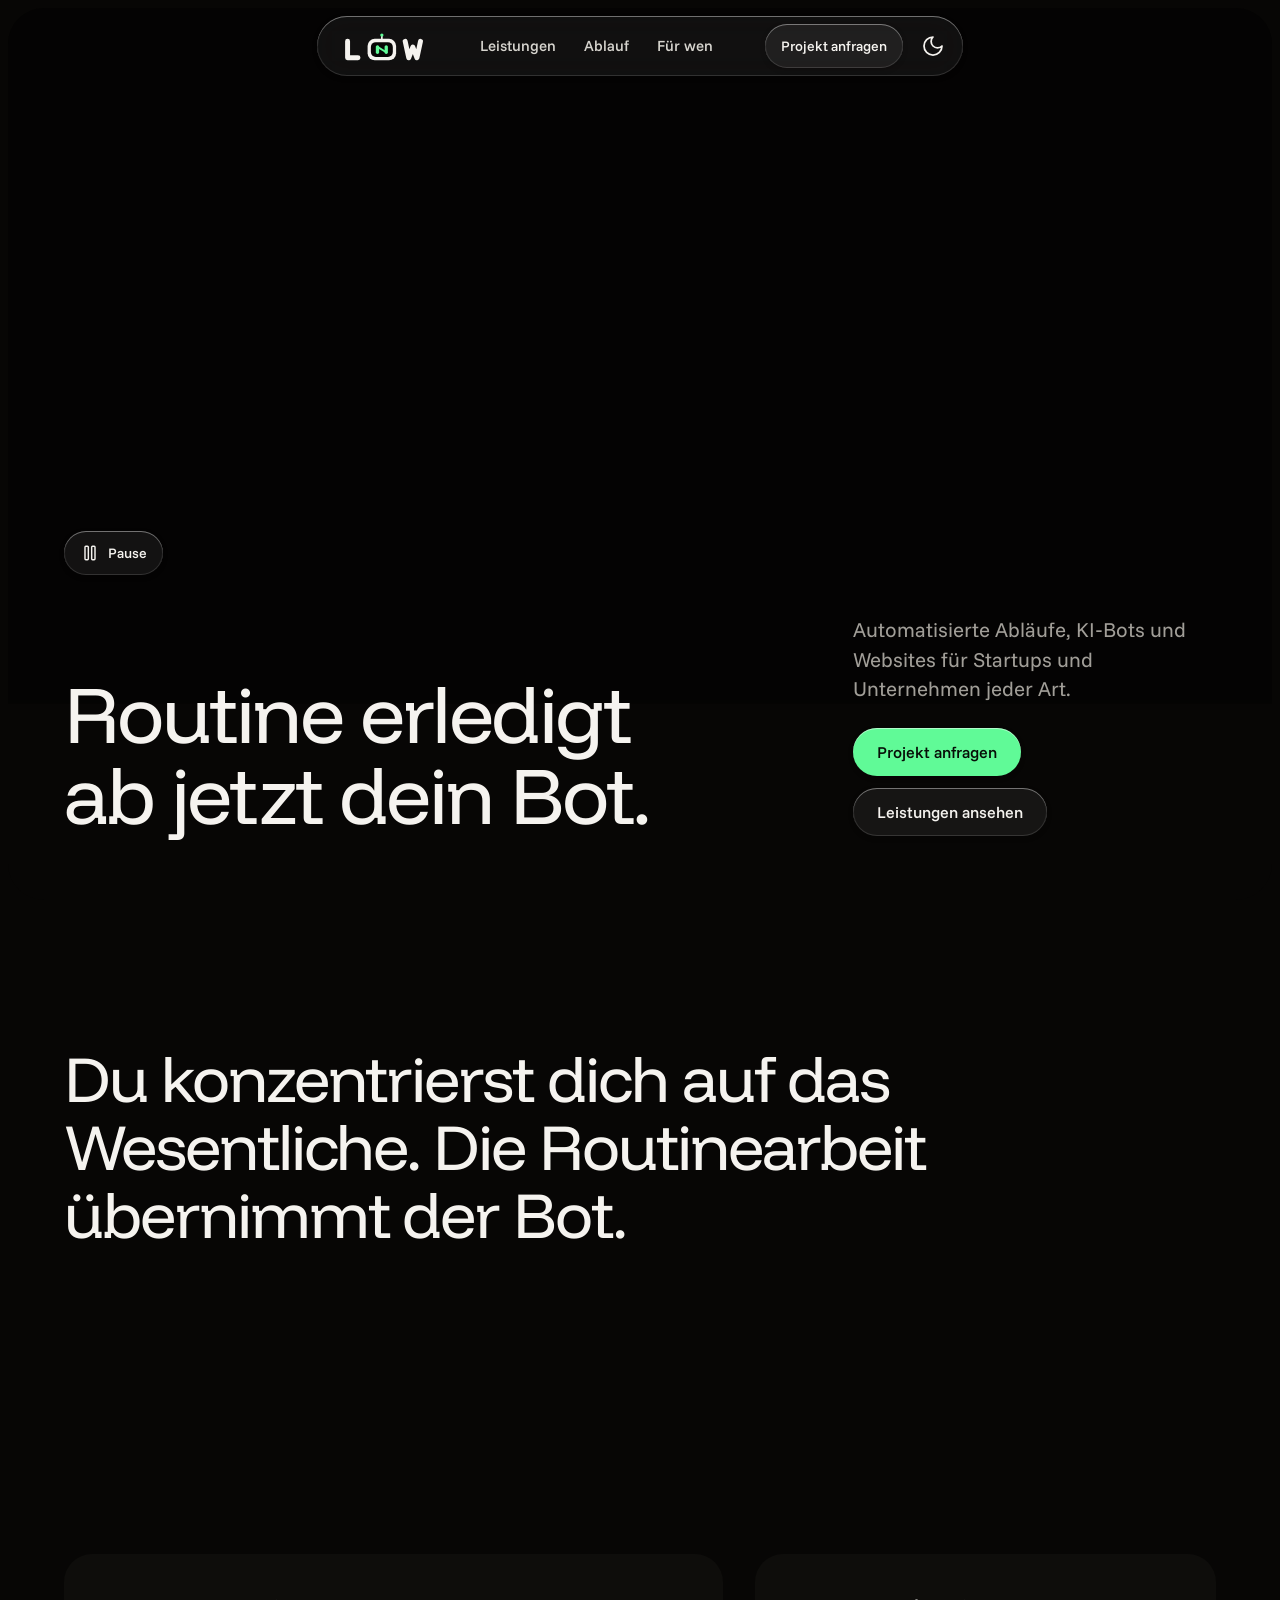
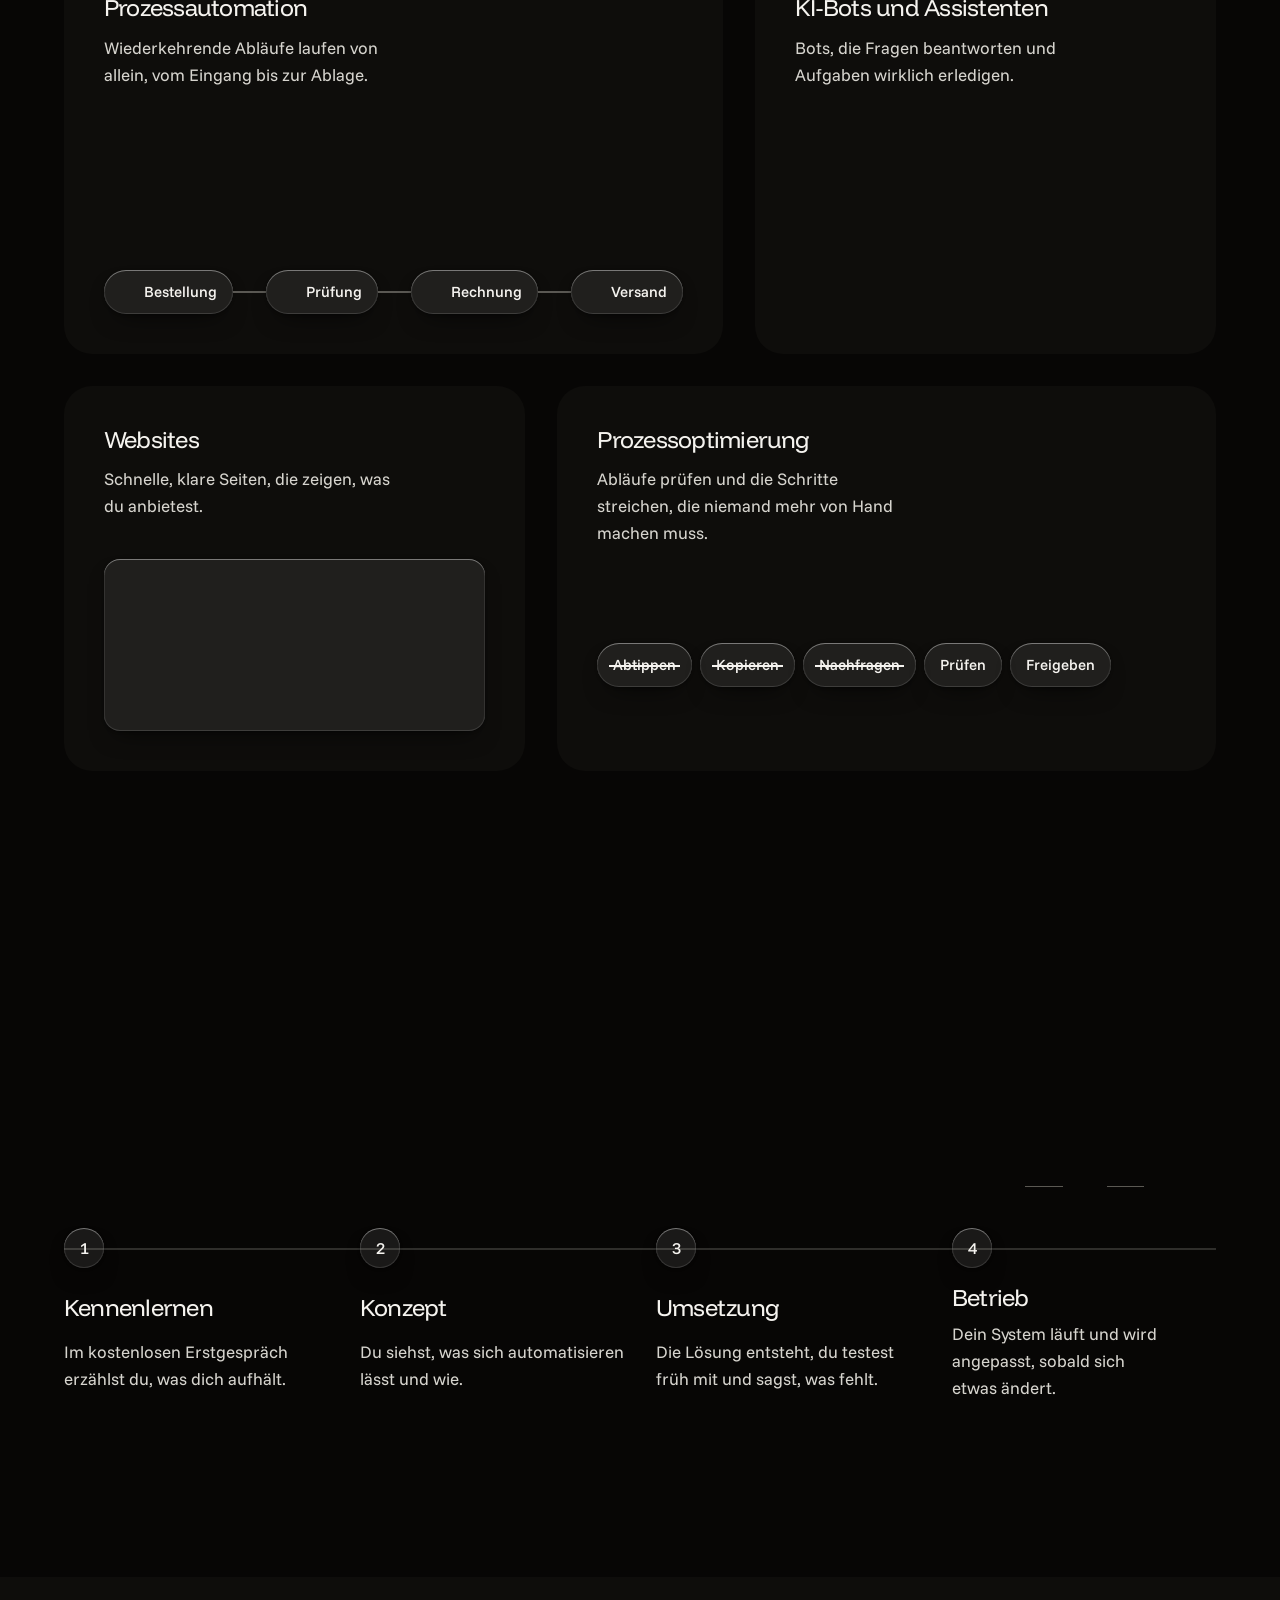
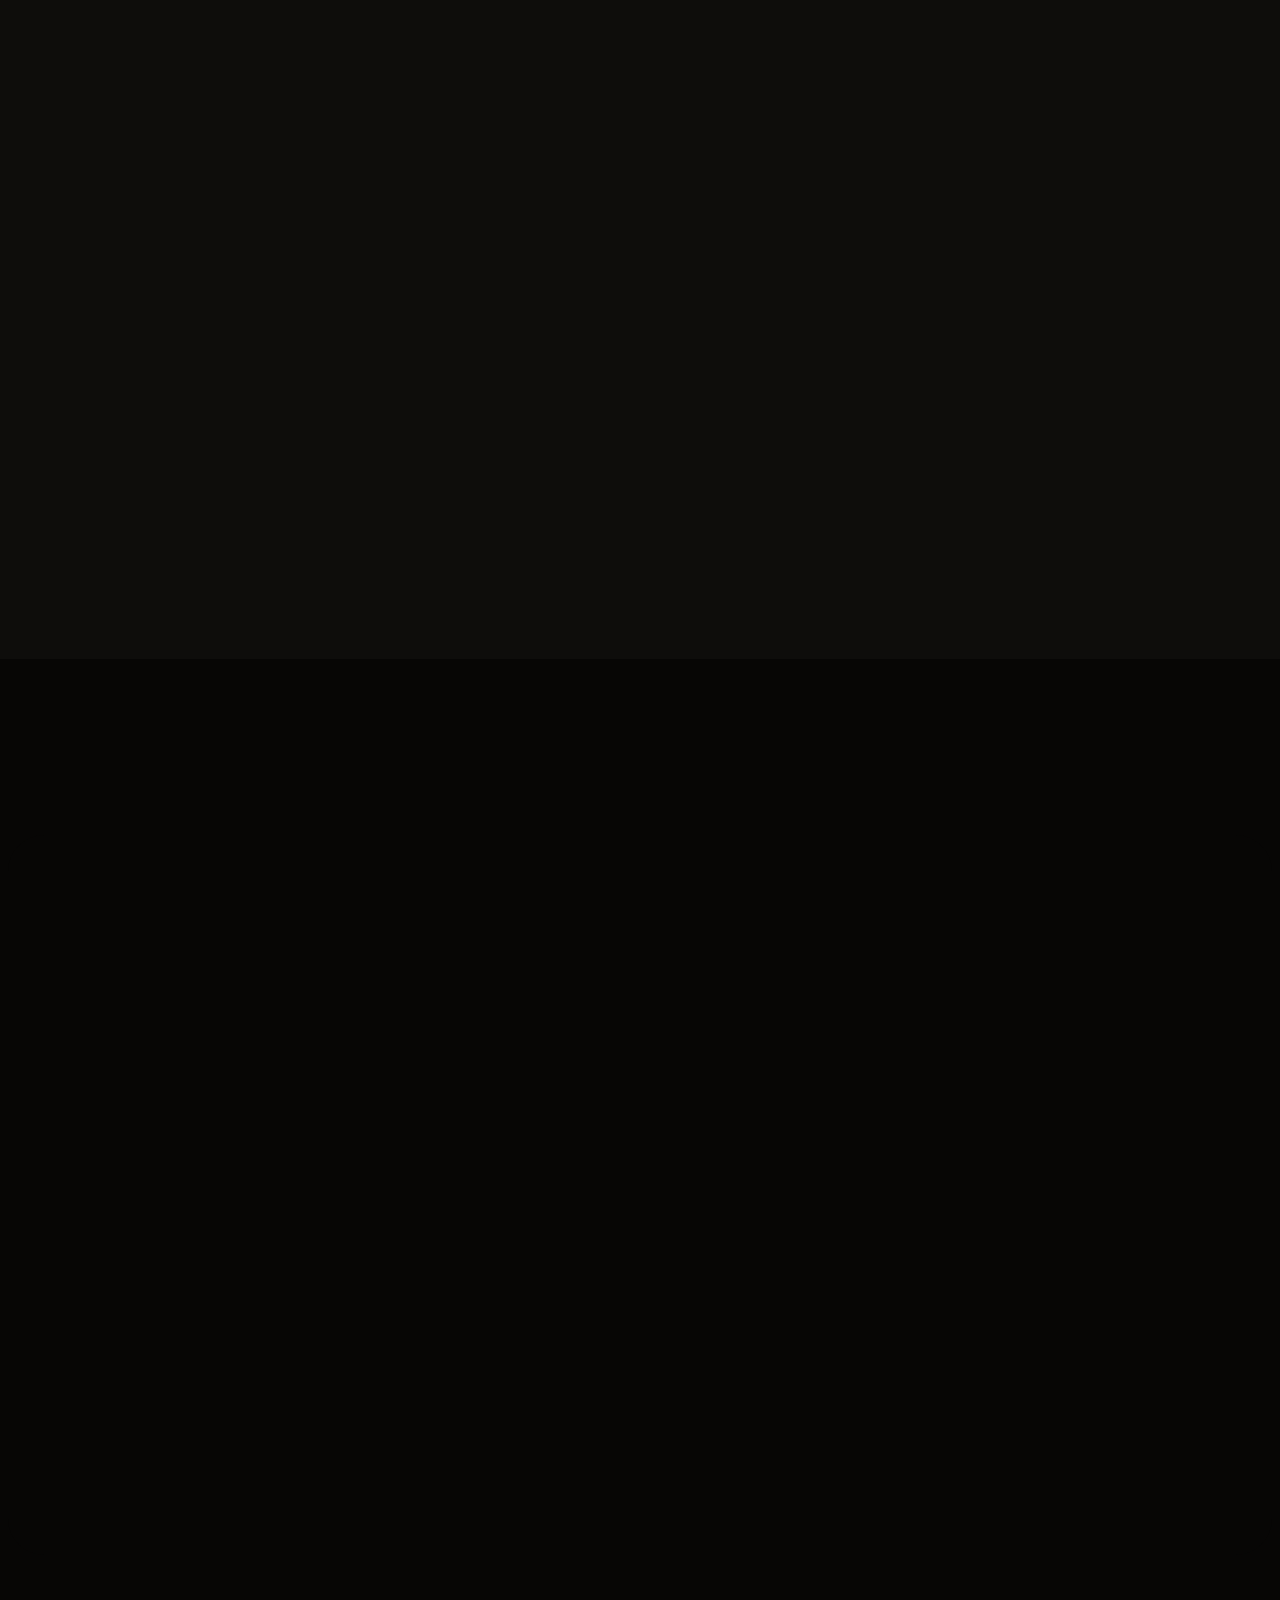
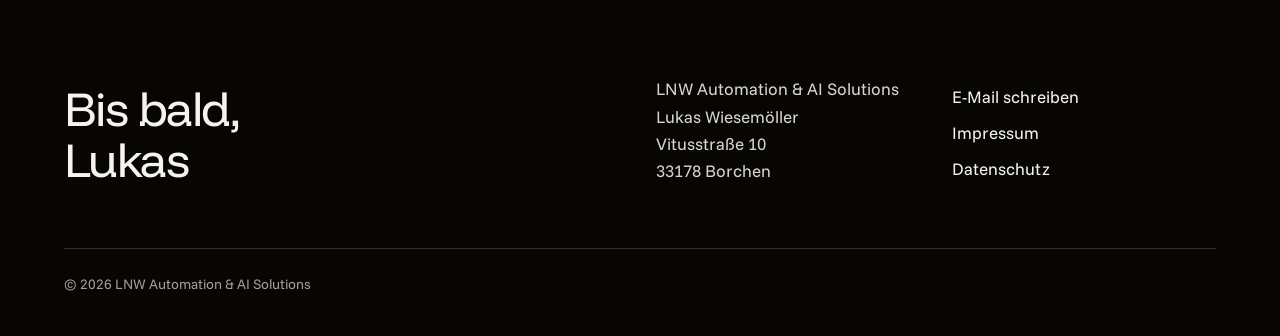
==== commit 38a988a2: "Fix the test-round findings The mail card at the close keeps the height of its tallest mail, so the " ====
--- a/index.html
+++ b/index.html
@@ -16,15 +16,13 @@
 <meta property="og:image:height" content="630">
 <meta property="og:image:alt" content="Ein kleiner weißer Roboter arbeitet Aufgaben ab, daneben die Zeile: Routine erledigt ab jetzt dein Bot.">
 <meta name="twitter:card" content="summary_large_image">
-<meta name="theme-color" content="#0b0b0a">
+<meta name="theme-color" content="#fbfaf7">
 <link rel="icon" href="favicon.svg" type="image/svg+xml">
 <link rel="apple-touch-icon" href="apple-touch-icon.png">
 <link rel="preload" href="fonts/funnel-display-latin.woff2" as="font" type="font/woff2" crossorigin>
 <link rel="preload" href="fonts/funnel-sans-latin.woff2" as="font" type="font/woff2" crossorigin>
-<link rel="stylesheet" href="scrollcraft.css">
 <link rel="stylesheet" href="styles.css">
-<noscript><style>[data-sc-in],[data-sc-stagger]>*,[data-sc-cue]{opacity:1!important;transform:none!important}.hero__line{display:none}</style></noscript>
-<script>document.documentElement.classList.add('js');</script>
+<script>document.documentElement.classList.add('js'); (function () { var m = null; try { m = localStorage.getItem('lnw-mode'); } catch (e) {} if (m === 'dark' || (!m && window.matchMedia && matchMedia('(prefers-color-scheme: dark)').matches)) { document.documentElement.dataset.mode = 'dark'; var t = document.querySelector('meta[name="theme-color"]'); if (t) t.content = '#0b1220'; } })();</script>
 <script type="application/ld+json">
 {
   "@context": "https://schema.org",
@@ -68,8 +66,6 @@
 </svg>
 
 <a class="skip" href="#main">Zum Inhalt springen</a>
-<div class="space" aria-hidden="true"><canvas class="space__sky"></canvas><canvas class="space__planet"></canvas></div>
-<div class="sc-grain grain" aria-hidden="true"></div>
 
 <header class="nav">
   <nav class="nav__bar" aria-label="Hauptnavigation">
@@ -80,7 +76,11 @@
       <li><a href="#fuer-wen">Für wen</a></li>
     </ul>
     <div class="nav__end">
-      <a class="btn btn--small" href="#kontakt">Projekt anfragen</a>
+      <a class="btn btn--clear btn--small" href="#kontakt">Projekt anfragen</a>
+      <button class="nav__mode" type="button" aria-label="Zwischen hellem und dunklem Design wechseln">
+        <svg class="icon icon--lg icon--moon" aria-hidden="true"><use href="#i-moon"/></svg>
+        <svg class="icon icon--lg icon--sun" aria-hidden="true"><use href="#i-sun"/></svg>
+      </button>
       <button class="nav__toggle" type="button" aria-expanded="false" aria-controls="nav-links" aria-label="Menü">
         <svg class="icon icon--lg icon--open" aria-hidden="true"><use href="#i-menu"/></svg>
         <svg class="icon icon--lg icon--close" aria-hidden="true"><use href="#i-x"/></svg>
@@ -91,32 +91,24 @@
 
 <main id="main">
 
-  <!-- 1 · the desk: scroll feeds the pile of tasks to the robot -->
-  <section id="top" data-sc-act="pin" data-sc-span="2.6">
-    <div data-sc-stage class="desk-stage">
-      <div class="hero__copy" data-sc-cue="0 0.2 0">
-        <h1><span class="line"><span style="--i:0">Routine erledigt</span></span> <span class="line"><span style="--i:1">ab jetzt dein Bot.</span></span></h1>
-        <p class="lead">Automatisierte Abläufe, KI&#8209;Bots und Websites für Startups und Unternehmen jeder Art.</p>
-        <div class="actions">
-          <a class="btn" href="#kontakt">Projekt anfragen</a>
-          <a class="btn btn--clear" href="#leistungen">Leistungen ansehen</a>
-        </div>
-      </div>
-      <p class="hero__line" data-sc-cue="0.2 0.44">Erst stapelt es sich.</p>
-      <p class="hero__line" data-sc-cue="0.4 0.72">Dann übernimmt dein Bot.</p>
-      <p class="hero__line" data-sc-cue="0.7 1">Und du hast den Kopf frei.</p>
-
-      <figure class="rig" aria-label="Beispiel: Beim Scrollen arbeitet der Bot sechs Aufgaben ab">
-        <div class="rig__inbox" aria-hidden="true">
-          <span class="task" style="--x:-40vw;--y:-38svh;--mx0:-30vw;--my0:-30svh;--r:-7deg;--s:1.05;--a:0.24"><span class="task__in"><svg class="icon"><use href="#i-message-square"/></svg>Support-Ticket</span></span>
-          <span class="task task--far" style="--x:-24vw;--y:-44svh;--mx0:9vw;--my0:-35svh;--r:5deg;--s:0.92;--a:0.32"><span class="task__in"><svg class="icon"><use href="#i-mail"/></svg>Terminanfrage</span></span>
-          <span class="task" style="--x:-8vw;--y:-40svh;--mx0:-24vw;--my0:-21svh;--r:-4deg;--s:1;--a:0.40"><span class="task__in"><svg class="icon"><use href="#i-file-text"/></svg>Projektanfrage</span></span>
-          <span class="task" style="--x:-14vw;--y:-25svh;--mx0:25vw;--my0:-24svh;--r:8deg;--s:1.1;--a:0.48"><span class="task__in"><svg class="icon"><use href="#i-user-plus"/></svg>Neuer Kunde</span></span>
-          <span class="task task--far" style="--x:-31vw;--y:-23svh;--mx0:-5vw;--my0:-41svh;--r:-10deg;--s:0.9;--a:0.56"><span class="task__in"><svg class="icon"><use href="#i-receipt"/></svg>Rechnung anfordern</span></span>
-          <span class="task" style="--x:-43vw;--y:-21svh;--mx0:17vw;--my0:-21svh;--r:6deg;--s:1;--a:0.64"><span class="task__in"><svg class="icon"><use href="#i-bell"/></svg>Rückfrage</span></span>
-        </div>
+<section class="hero" id="top">
+ <div class="hero__panel dark">
+  <div class="light" aria-hidden="true"><canvas data-light="hero"></canvas></div>
+  <div class="container hero__inner">
+
+    <figure class="stage" data-slot="hero" data-kind="product" data-loop data-alt="Ein Roboter am Bildschirm arbeitet Aufgaben aus E-Mail, Chat und Formular ab und legt die Ergebnisse in Antworten, Datenbank und Kalender ab." aria-label="Beispiel: Ein Bot arbeitet eingehende Aufgaben ab">
+      <svg class="stage__wires" aria-hidden="true" focusable="false"></svg>
+      <span class="parcel" aria-hidden="true"><svg class="icon"><use href="#i-mail"/></svg><span></span></span>
+
+      <ul class="stage__col stage__col--in" aria-label="Eingänge">
+        <li class="node" data-in="mail" style="--i:0"><svg class="icon" aria-hidden="true"><use href="#i-mail"/></svg><span class="node__text"><span class="node__name">E-Mail</span><span class="node__note">Terminanfrage</span></span></li>
+        <li class="node" data-in="discord" style="--i:1"><svg class="icon" aria-hidden="true"><use href="#i-message-square"/></svg><span class="node__text"><span class="node__name">Chat</span><span class="node__note">Support-Ticket</span></span></li>
+        <li class="node" data-in="form" style="--i:2"><svg class="icon" aria-hidden="true"><use href="#i-file-text"/></svg><span class="node__text"><span class="node__name">Formular</span><span class="node__note">Projektanfrage</span></span></li>
+      </ul>
+
+      <div class="desk" style="--i:3">
         <div class="robot" aria-hidden="true">
-          <p class="robot__say">arbeitet</p>
+          <p class="robot__say">erledigt</p>
           <span class="robot__antenna"></span>
           <span class="robot__ear robot__ear--l"></span><span class="robot__ear robot__ear--r"></span>
           <span class="robot__head"><span class="robot__visor"><i class="robot__eye robot__eye--l"></i><i class="robot__eye robot__eye--r"></i></span></span>
@@ -126,41 +118,61 @@
           <span class="robot__keys"></span>
         </div>
         <div class="screen">
-          <p class="screen__head"><span>Erledigt</span><span class="screen__count">0 von 6</span></p>
-          <ol class="done">
-            <li style="--a:0.24"><span class="tick"><svg class="icon" aria-hidden="true"><use href="#i-check"/></svg></span>Ticket gelöst</li>
-            <li style="--a:0.32"><span class="tick"><svg class="icon" aria-hidden="true"><use href="#i-check"/></svg></span>Termin eingetragen</li>
-            <li style="--a:0.40"><span class="tick"><svg class="icon" aria-hidden="true"><use href="#i-check"/></svg></span>Kontakt angelegt</li>
-            <li style="--a:0.48"><span class="tick"><svg class="icon" aria-hidden="true"><use href="#i-check"/></svg></span>Onboarding gestartet</li>
-            <li style="--a:0.56"><span class="tick"><svg class="icon" aria-hidden="true"><use href="#i-check"/></svg></span>Rechnung verschickt</li>
-            <li style="--a:0.64"><span class="tick"><svg class="icon" aria-hidden="true"><use href="#i-check"/></svg></span>Rückfrage beantwortet</li>
+          <p class="screen__task"><svg class="icon icon--lg" aria-hidden="true"><use href="#i-message-square"/></svg><span>Support-Ticket</span></p>
+          <ol class="screen__steps">
+            <li data-s="done"><span class="tick"><svg class="icon" aria-hidden="true"><use href="#i-check"/></svg></span><span>Anliegen erkannt</span></li>
+            <li data-s="done"><span class="tick"><svg class="icon" aria-hidden="true"><use href="#i-check"/></svg></span><span>Antwort geschrieben</span></li>
+            <li data-s="done"><span class="tick"><svg class="icon" aria-hidden="true"><use href="#i-check"/></svg></span><span>Ticket geschlossen</span></li>
           </ol>
-        </div>
-      </figure>
-    </div>
-  </section>
-
-  <!-- 2 · the statement -->
-  <section class="say" aria-label="Kurz gesagt">
-    <div class="container">
-      <p class="say__text" data-scrub>Du konzentrierst dich auf das Wesentliche. Die Routinearbeit übernimmt der Bot.</p>
-    </div>
-  </section>
-
-  <!-- 3 · the services, travelled sideways -->
-  <section id="leistungen" data-sc-act="pan" data-sc-span="4.4">
-    <div data-sc-stage>
-      <div class="svc__rail" data-sc-pan="0.04">
-        <div class="svc__lead">
-          <h2>Vom Ticket-Bot bis zur Website.</h2>
-          <p class="lead">Vier Leistungen. Scroll weiter und sieh jeder bei der Arbeit zu.</p>
-        </div>
-        <article class="tile card" data-play="2800" data-sc-tilt="3">
-          <div class="tile__text">
-            <h3>Prozessautomation</h3>
-            <p>Wiederkehrende Abläufe laufen von allein, vom Eingang bis zur Ablage.</p>
-          </div>
-          <figure class="demo flow" data-slot="demo-automation" data-kind="product" data-alt="Eine Bestellung läuft automatisch durch Prüfung, Rechnung und Versand.">
+          <p class="screen__out">Dein Zugang ist wieder frei. Melde dich einfach neu an.</p>
+        </div>
+      </div>
+
+      <ul class="stage__col stage__col--out" aria-label="Ziele">
+        <li class="node" data-out="reply" style="--i:4"><svg class="icon" aria-hidden="true"><use href="#i-send"/></svg><span class="node__text"><span class="node__name">Antworten</span><span class="node__note">Ticket gelöst</span></span></li>
+        <li class="node" data-out="data" style="--i:5"><svg class="icon" aria-hidden="true"><use href="#i-database"/></svg><span class="node__text"><span class="node__name">Datenbank</span><span class="node__note">Kontakt angelegt</span></span></li>
+        <li class="node" data-out="calendar" style="--i:6"><svg class="icon" aria-hidden="true"><use href="#i-calendar-check"/></svg><span class="node__text"><span class="node__name">Kalender</span><span class="node__note">Termin eingetragen</span></span></li>
+      </ul>
+
+      <button class="btn btn--clear btn--small stage__toggle" type="button" data-loop-toggle><svg class="icon" aria-hidden="true"><use href="#i-pause"/></svg><span>Pause</span></button>
+    </figure>
+
+    <div class="cols hero__text">
+      <h1><span class="line"><span style="--i:0">Routine erledigt</span></span> <span class="line"><span style="--i:1">ab jetzt dein Bot.</span></span></h1>
+      <div class="hero__side">
+        <p class="lead">Automatisierte Abläufe, KI&#8209;Bots und Websites für Startups und Unternehmen jeder Art.</p>
+        <div class="actions">
+          <a class="btn" href="#kontakt">Projekt anfragen</a>
+          <a class="btn btn--clear" href="#leistungen">Leistungen ansehen</a>
+        </div>
+      </div>
+    </div>
+
+  </div>
+ </div>
+</section>
+
+<section class="section say" aria-label="Kurz gesagt">
+  <div class="container">
+    <p class="say__text" data-scrub>Du konzentrierst dich auf das Wesentliche. Die Routinearbeit übernimmt der Bot.</p>
+  </div>
+</section>
+
+<section class="section" id="leistungen">
+  <div class="container">
+    <div class="cols head" data-reveal>
+      <h2>Vom Ticket-Bot bis zur Website.</h2>
+      <p class="lead">Vier Leistungen, jede zeigt hier ihren Ablauf.</p>
+    </div>
+
+    <div class="cols bento">
+
+      <article class="tile tile--wide" data-play="2800">
+        <div class="tile__text">
+          <h3>Prozessautomation</h3>
+          <p>Wiederkehrende Abläufe laufen von allein, vom Eingang bis zur Ablage.</p>
+        </div>
+        <figure class="demo flow" data-slot="demo-automation" data-kind="product" data-alt="Eine Bestellung läuft automatisch durch Prüfung, Rechnung und Versand.">
           <span class="chip"><svg class="icon a-in" style="--d:200" aria-hidden="true"><use href="#i-check"/></svg>Bestellung</span>
           <span class="link"><i class="a-draw" style="--d:400"></i></span>
           <span class="chip"><svg class="icon a-in" style="--d:800" aria-hidden="true"><use href="#i-check"/></svg>Prüfung</span>
@@ -169,24 +181,26 @@
           <span class="link"><i class="a-draw" style="--d:1600"></i></span>
           <span class="chip"><svg class="icon a-in" style="--d:2000" aria-hidden="true"><use href="#i-check"/></svg>Versand</span>
         </figure>
-        </article>
-        <article class="tile card" data-play="2400" data-sc-tilt="3">
-          <div class="tile__text">
-            <h3>KI&#8209;Bots und Assistenten</h3>
-            <p>Bots, die Fragen beantworten und Aufgaben wirklich erledigen.</p>
-          </div>
-          <figure class="demo chat" data-slot="demo-bot" data-kind="product" data-alt="Ein Bot beantwortet im Chat eine Frage zum Ticket.">
+      </article>
+
+      <article class="tile tile--narrow" data-play="2400">
+        <div class="tile__text">
+          <h3>KI&#8209;Bots und Assistenten</h3>
+          <p>Bots, die Fragen beantworten und Aufgaben wirklich erledigen.</p>
+        </div>
+        <figure class="demo chat" data-slot="demo-bot" data-kind="product" data-alt="Ein Bot beantwortet im Chat eine Frage zum Ticket.">
           <p class="bubble bubble--q a-fade" style="--d:100">Worauf muss ich beim Ticket achten?</p>
           <p class="bubble bubble--a a-fade" style="--d:1600"><svg class="icon" aria-hidden="true"><use href="#i-bot"/></svg><span>Anliegen kurz beschreiben und Kundennummer nennen. Den Rest übernehme ich.</span></p>
           <span class="typing a-blip" style="--d:550" aria-hidden="true"><i></i><i></i><i></i></span>
         </figure>
-        </article>
-        <article class="tile card" data-play="2200" data-sc-tilt="3">
-          <div class="tile__text">
-            <h3>Websites</h3>
-            <p>Schnelle, klare Seiten, die zeigen, was du anbietest.</p>
-          </div>
-          <figure class="demo site" data-slot="demo-website" data-kind="product" data-alt="Eine kleine Website baut sich Stück für Stück auf.">
+      </article>
+
+      <article class="tile tile--narrow" data-play="2200">
+        <div class="tile__text">
+          <h3>Websites</h3>
+          <p>Schnelle, klare Seiten, die zeigen, was du anbietest.</p>
+        </div>
+        <figure class="demo site" data-slot="demo-website" data-kind="product" data-alt="Eine kleine Website baut sich Stück für Stück auf.">
           <div class="site__page">
             <p class="site__nav a-fade" style="--d:100"><span>Start</span><span>Angebot</span><span>Kontakt</span></p>
             <p class="site__h a-fade" style="--d:450">Dein Unternehmen, online.</p>
@@ -194,13 +208,14 @@
             <span class="site__grid" aria-hidden="true"><i class="a-fade" style="--d:1100"></i><i class="a-fade" style="--d:1250"></i><i class="a-fade" style="--d:1400"></i><i class="a-fade" style="--d:1550"></i></span>
           </div>
         </figure>
-        </article>
-        <article class="tile card" data-play="2800" data-sc-tilt="3">
-          <div class="tile__text">
-            <h3>Prozessoptimierung</h3>
-            <p>Abläufe prüfen und die Schritte streichen, die niemand mehr von Hand machen muss.</p>
-          </div>
-          <figure class="demo cut" data-slot="demo-optimierung" data-kind="product" data-alt="Von fünf Arbeitsschritten übernimmt die Automation drei.">
+      </article>
+
+      <article class="tile tile--wide" data-play="2800">
+        <div class="tile__text">
+          <h3>Prozessoptimierung</h3>
+          <p>Abläufe prüfen und die Schritte streichen, die niemand mehr von Hand machen muss.</p>
+        </div>
+        <figure class="demo cut" data-slot="demo-optimierung" data-kind="product" data-alt="Von fünf Arbeitsschritten übernimmt die Automation drei.">
           <span class="chip chip--cut a-dim" style="--d:300">Abtippen</span>
           <span class="chip chip--cut a-dim" style="--d:650">Kopieren</span>
           <span class="chip chip--cut a-dim" style="--d:1000">Nachfragen</span>
@@ -209,47 +224,147 @@
           <span class="cut__note cut__note--auto a-fade" style="--d:1500">übernimmt die Automation</span>
           <span class="cut__note cut__note--keep a-fade" style="--d:1900">bleibt bei dir</span>
         </figure>
-        </article>
+      </article>
+
+    </div>
+  </div>
+</section>
+
+<section class="section" id="ablauf">
+  <div class="container">
+    <div class="cols head" data-reveal>
+      <h2>Vom Erstgespräch zum laufenden System.</h2>
+    </div>
+
+    <ol class="cols way__steps" data-play="6000">
+      <li class="way__step">
+        <div class="way__art" aria-hidden="true">
+          <p class="bubble bubble--a a-fade" style="--d:300"><span>Was kostet dich Zeit?</span></p>
+          <p class="bubble bubble--q a-fade" style="--d:800">Die Tickets.</p>
+        </div>
+        <div class="way__rule"><i class="a-draw" style="--d:0;--t:900ms"></i><span class="way__mark"><i class="a-in" style="--d:300"></i></span></div>
+        <h3>Kennenlernen</h3>
+        <p>Im kostenlosen Erstgespräch erzählst du, was dich aufhält.</p>
+      </li>
+      <li class="way__step">
+        <div class="way__art" aria-hidden="true">
+          <div class="mini">
+            <span class="box box--sketch a-fade" style="--d:1300">Eingang</span>
+            <span class="link link--sketch a-in" style="--d:1450"></span>
+            <span class="box box--sketch a-fade" style="--d:1550">Bot</span>
+            <span class="link link--sketch a-in" style="--d:1700"></span>
+            <span class="box box--sketch a-fade" style="--d:1800">Antwort</span>
+          </div>
+        </div>
+        <div class="way__rule"><i class="a-draw" style="--d:1000;--t:900ms"></i><span class="way__mark"><i class="a-in" style="--d:1300"></i></span></div>
+        <h3>Konzept</h3>
+        <p>Du siehst, was sich automatisieren lässt und wie.</p>
+      </li>
+      <li class="way__step">
+        <div class="way__art" aria-hidden="true">
+          <div class="mini">
+            <span class="box box--solid a-fade" style="--d:2300">Eingang<svg class="icon a-in" style="--d:2700"><use href="#i-check"/></svg></span>
+            <span class="link a-in" style="--d:2450"></span>
+            <span class="box box--solid a-fade" style="--d:2550">Bot<svg class="icon a-in" style="--d:2900"><use href="#i-check"/></svg></span>
+            <span class="link a-in" style="--d:2700"></span>
+            <span class="box box--solid a-fade" style="--d:2800">Antwort<svg class="icon a-in" style="--d:3100"><use href="#i-check"/></svg></span>
+          </div>
+        </div>
+        <div class="way__rule"><i class="a-draw" style="--d:2000;--t:900ms"></i><span class="way__mark"><i class="a-in" style="--d:2300"></i></span></div>
+        <h3>Umsetzung</h3>
+        <p>Die Lösung entsteht, du testest früh mit und sagst, was fehlt.</p>
+      </li>
+      <li class="way__step">
+        <div class="way__art" aria-hidden="true">
+          <p class="live a-fade" style="--d:3500"><span class="switch"><i class="a-in" style="--d:3900"></i><b class="a-slide" style="--d:3900"></b></span>läuft</p>
+          <div class="mini">
+            <span class="box box--solid a-fade" style="--d:3300">Eingang</span>
+            <span class="link"><i class="a-draw" style="--d:4100"></i></span>
+            <span class="box box--solid a-fade" style="--d:3400">Bot</span>
+            <span class="link"><i class="a-draw" style="--d:4500"></i></span>
+            <span class="box box--solid a-fade" style="--d:3500">Antwort</span>
+            <span class="runner a-run" style="--d:4100"></span>
+          </div>
+        </div>
+        <div class="way__rule"><i class="a-draw" style="--d:3000;--t:900ms"></i><span class="way__mark"><i class="a-in" style="--d:3300"></i></span></div>
+        <h3>Betrieb</h3>
+        <p>Dein System läuft und wird angepasst, sobald sich etwas ändert.</p>
+      </li>
+    </ol>
+  </div>
+</section>
+
+<section class="section section--l band" id="fuer-wen">
+  <div class="container" data-switch>
+    <div class="cols head" data-reveal>
+      <h2>Automation für jede Unternehmensgröße.</h2>
+      <div class="segbar">
+        <div class="seg" role="tablist" aria-label="Zielgruppe">
+          <button type="button" role="tab" id="tab-unternehmen" aria-controls="panel-unternehmen" aria-selected="true">Unternehmen</button>
+          <button type="button" role="tab" id="tab-startups" aria-controls="panel-startups" aria-selected="false" tabindex="-1">Startups</button>
+          <button type="button" role="tab" id="tab-alle" aria-controls="panel-alle" aria-selected="false" tabindex="-1">Alle anderen</button>
+        </div>
+        <button class="seg__pause" type="button" hidden aria-pressed="false" aria-label="Automatischen Wechsel anhalten"><svg class="icon" aria-hidden="true"><use href="#i-pause"/></svg></button>
       </div>
     </div>
-  </section>
-
-  <!-- 4 · the path: four steps down one line, and the robot acts each one out -->
-  <section id="ablauf" data-sc-act="pin" data-sc-span="3">
-    <div data-sc-stage>
-      <div class="container path" data-step="0">
-        <div class="path__list">
-          <h2>Vier Schritte, bis dein Bot läuft.</h2>
-          <div class="path__wrap">
-            <span class="path__bar" aria-hidden="true"><i></i></span>
-            <ol class="path__steps">
-              <li class="path__step is-active" style="--i:0">
-                <span class="path__mark"></span>
-                <h3>Kennenlernen</h3>
-                <p>Im kostenlosen Erstgespräch erzählst du, was dich aufhält.</p>
-              </li>
-              <li class="path__step" style="--i:1">
-                <span class="path__mark"></span>
-                <h3>Konzept</h3>
-                <p>Du siehst, was sich automatisieren lässt und wie.</p>
-              </li>
-              <li class="path__step" style="--i:2">
-                <span class="path__mark"></span>
-                <h3>Umsetzung</h3>
-                <p>Die Lösung entsteht, du testest früh mit und sagst, was fehlt.</p>
-              </li>
-              <li class="path__step" style="--i:3">
-                <span class="path__mark"></span>
-                <h3>Betrieb</h3>
-                <p>Dein System läuft und wird angepasst, sobald sich etwas ändert.</p>
-              </li>
+
+    <div class="who__stack">
+    <div class="cols who__panel" role="tabpanel" id="panel-unternehmen" aria-labelledby="tab-unternehmen">
+      <h3 class="who__say">Gewachsene Abläufe, neu gedacht.</h3>
+      <ul class="lanes clear">
+        <li><svg class="icon icon--lg" aria-hidden="true"><use href="#i-ticket"/></svg>Anfragen werden vorsortiert und zugewiesen<svg class="icon icon--lg icon--done" aria-hidden="true"><use href="#i-check"/></svg></li>
+        <li><svg class="icon icon--lg" aria-hidden="true"><use href="#i-database"/></svg>Systeme tauschen Daten ohne Abtippen aus<svg class="icon icon--lg icon--done" aria-hidden="true"><use href="#i-check"/></svg></li>
+        <li><svg class="icon icon--lg" aria-hidden="true"><use href="#i-table-2"/></svg>Auswertungen entstehen direkt aus den Daten<svg class="icon icon--lg icon--done" aria-hidden="true"><use href="#i-check"/></svg></li>
+      </ul>
+    </div>
+
+    <div class="cols who__panel" role="tabpanel" id="panel-startups" aria-labelledby="tab-startups">
+      <h3 class="who__say">Wenig Leute, viel zu tun.</h3>
+      <ul class="lanes clear">
+        <li><svg class="icon icon--lg" aria-hidden="true"><use href="#i-contact"/></svg>Anfragen landen direkt im CRM<svg class="icon icon--lg icon--done" aria-hidden="true"><use href="#i-check"/></svg></li>
+        <li><svg class="icon icon--lg" aria-hidden="true"><use href="#i-receipt"/></svg>Rechnungen gehen von selbst raus<svg class="icon icon--lg icon--done" aria-hidden="true"><use href="#i-check"/></svg></li>
+        <li><svg class="icon icon--lg" aria-hidden="true"><use href="#i-user-plus"/></svg>Neue Kunden bekommen ihr Onboarding<svg class="icon icon--lg icon--done" aria-hidden="true"><use href="#i-check"/></svg></li>
+      </ul>
+    </div>
+
+    <div class="cols who__panel" role="tabpanel" id="panel-alle" aria-labelledby="tab-alle">
+      <h3 class="who__say">Jeder Betrieb hat Fleißarbeit.</h3>
+      <ul class="lanes clear">
+        <li><svg class="icon icon--lg" aria-hidden="true"><use href="#i-table-2"/></svg>Formulare füllen Tabellen von selbst<svg class="icon icon--lg icon--done" aria-hidden="true"><use href="#i-check"/></svg></li>
+        <li><svg class="icon icon--lg" aria-hidden="true"><use href="#i-folder-check"/></svg>Dokumente werden benannt und abgelegt<svg class="icon icon--lg icon--done" aria-hidden="true"><use href="#i-check"/></svg></li>
+        <li><svg class="icon icon--lg" aria-hidden="true"><use href="#i-calendar-check"/></svg>Termine werden bestätigt und erinnert<svg class="icon icon--lg icon--done" aria-hidden="true"><use href="#i-check"/></svg></li>
+      </ul>
+    </div>
+    </div>
+  </div>
+</section>
+
+<section class="section section--l contact" id="kontakt">
+  <div class="contact__panel dark">
+    <div class="light" aria-hidden="true"><canvas data-light="contact"></canvas></div>
+    <div class="container cols contact__inner">
+      <div class="contact__say" data-reveal>
+        <h2>Erzähl mir von deinem Projekt.</h2>
+        <p class="lead">Das Erstgespräch ist kostenlos und unverbindlich.</p>
+      </div>
+      <div class="contact__do" data-reveal style="--i:2">
+        <figure class="inbox" aria-hidden="true" data-phase="write">
+          <span class="parcel inbox__chip"><svg class="icon"><use href="#i-mail"/></svg><span>Projektanfrage</span></span>
+          <div class="inbox__card">
+            <p class="inbox__to">An: LNW</p>
+            <p class="inbox__subject">Projektanfrage</p>
+            <p class="inbox__body">Hallo, wir brauchen einen Ticket-Bot.</p>
+            <span class="inbox__send">Senden</span>
+            <ol class="inbox__steps">
+              <li data-s="done"><span class="tick"><svg class="icon"><use href="#i-check"/></svg></span><span>Anfrage gelesen</span></li>
+              <li data-s="done"><span class="tick"><svg class="icon"><use href="#i-check"/></svg></span><span>Thema erkannt</span></li>
+              <li data-s="done"><span class="tick"><svg class="icon"><use href="#i-check"/></svg></span><span>Antwort geschrieben</span></li>
             </ol>
-          </div>
-        </div>
-
-        <figure class="bench" aria-hidden="true">
-          <div class="bench__bot">
-            <div class="robot" aria-hidden="true">
+            <p class="inbox__reply">Danke! Deine Anfrage ist angekommen.</p>
+          </div>
+          <div class="hello">
+            <div class="robot">
+              <p class="robot__say">erledigt</p>
               <span class="robot__antenna"></span>
               <span class="robot__ear robot__ear--l"></span><span class="robot__ear robot__ear--r"></span>
               <span class="robot__head"><span class="robot__visor"><i class="robot__eye robot__eye--l"></i><i class="robot__eye robot__eye--r"></i></span></span>
@@ -259,147 +374,39 @@
               <span class="robot__keys"></span>
             </div>
           </div>
-          <div class="bench__props">
-            <div class="bench__prop bench__prop--1">
-              <p class="bubble bubble--a"><span>Hallo! Was kostet dich Zeit?</span></p>
-              <p class="bubble bubble--q">Die Tickets.</p>
-            </div>
-            <div class="bench__prop bench__prop--2 board">
-              <div class="mini"><span class="box box--sketch" style="--k:0">Eingang</span><span class="link link--sketch" style="--k:1"></span><span class="box box--sketch" style="--k:2">Bot</span><span class="link link--sketch" style="--k:3"></span><span class="box box--sketch" style="--k:4">Antwort</span></div>
-              <div class="mini mini--low"><span class="link link--sketch link--down" style="--k:5"></span><span class="box box--sketch" style="--k:6">Datenbank</span></div>
-            </div>
-            <div class="bench__prop bench__prop--3 code">
-              <span class="code__line" style="--k:0"><b>wenn</b> ticket.neu:</span>
-              <span class="code__line" style="--k:1">  frage = lies(ticket)</span>
-              <span class="code__line" style="--k:2">  text = schreibe(frage)</span>
-              <span class="code__line" style="--k:3">  sende(text)</span>
-            </div>
-            <div class="bench__prop bench__prop--4 run">
-              <p class="live"><span class="switch"><b></b></span>läuft</p>
-              <div class="run__lane">
-                <div class="run__half"><span class="chip run__chip" style="--k:0">Ticket</span><span class="chip run__chip" style="--k:1">Anfrage</span><span class="chip run__chip" style="--k:2">Termin</span></div>
-                <span class="run__mid"><svg class="icon"><use href="#i-bot"/></svg></span>
-                <div class="run__half run__half--out"><span class="chip run__chip" style="--k:0"><svg class="icon"><use href="#i-check"/></svg>gelöst</span><span class="chip run__chip" style="--k:1"><svg class="icon"><use href="#i-check"/></svg>beantwortet</span><span class="chip run__chip" style="--k:2"><svg class="icon"><use href="#i-check"/></svg>gebucht</span></div>
-              </div>
-              <div class="run__lane">
-                <div class="run__half"><span class="chip run__chip" style="--k:0">Bestellung</span><span class="chip run__chip" style="--k:1">Rückfrage</span><span class="chip run__chip" style="--k:2">Rechnung</span></div>
-                <span class="run__mid"><svg class="icon"><use href="#i-bot"/></svg></span>
-                <div class="run__half run__half--out"><span class="chip run__chip" style="--k:0"><svg class="icon"><use href="#i-check"/></svg>bestätigt</span><span class="chip run__chip" style="--k:1"><svg class="icon"><use href="#i-check"/></svg>geklärt</span><span class="chip run__chip" style="--k:2"><svg class="icon"><use href="#i-check"/></svg>verschickt</span></div>
-              </div>
-            </div>
-          </div>
         </figure>
+        <a class="contact__mail" href="mailto:kontakt@lnw-automations-solutions.de">kontakt@lnw-automations-solutions.de</a>
+        <div class="actions">
+          <a class="btn" href="mailto:kontakt@lnw-automations-solutions.de?subject=Projektanfrage">E-Mail schreiben</a>
+          <button class="btn btn--clear" type="button" data-copy="kontakt@lnw-automations-solutions.de"><svg class="icon" aria-hidden="true"><use href="#i-copy"/></svg><span>Adresse kopieren</span></button>
+        </div>
       </div>
     </div>
-  </section>
-
-  <!-- 5 · who it is for -->
-  <section class="who" id="fuer-wen">
-    <div class="container" data-switch>
-      <div class="cols head" data-sc-in>
-        <h2>Automation für jede Unternehmensgröße.</h2>
-        <div class="segbar">
-          <div class="seg" role="tablist" aria-label="Zielgruppe">
-          <button type="button" role="tab" id="tab-unternehmen" aria-controls="panel-unternehmen" aria-selected="true">Unternehmen</button>
-          <button type="button" role="tab" id="tab-startups" aria-controls="panel-startups" aria-selected="false" tabindex="-1">Startups</button>
-          <button type="button" role="tab" id="tab-alle" aria-controls="panel-alle" aria-selected="false" tabindex="-1">Alle anderen</button>
-          </div>
-          <button class="seg__pause" type="button" hidden aria-pressed="false" aria-label="Automatischen Wechsel anhalten"><svg class="icon" aria-hidden="true"><use href="#i-pause"/></svg></button>
-        </div>
-      </div>
-      <div class="who__stack">
-      <div class="cols who__panel" role="tabpanel" id="panel-unternehmen" aria-labelledby="tab-unternehmen">
-        <h3 class="who__say">Gewachsene Abläufe, neu gedacht.</h3>
-        <ul class="lanes clear">
-          <li><svg class="icon icon--lg" aria-hidden="true"><use href="#i-ticket"/></svg>Anfragen werden vorsortiert und zugewiesen<svg class="icon icon--lg icon--done" aria-hidden="true"><use href="#i-check"/></svg></li>
-          <li><svg class="icon icon--lg" aria-hidden="true"><use href="#i-database"/></svg>Systeme tauschen Daten ohne Abtippen aus<svg class="icon icon--lg icon--done" aria-hidden="true"><use href="#i-check"/></svg></li>
-          <li><svg class="icon icon--lg" aria-hidden="true"><use href="#i-table-2"/></svg>Auswertungen entstehen direkt aus den Daten<svg class="icon icon--lg icon--done" aria-hidden="true"><use href="#i-check"/></svg></li>
-        </ul>
-      </div>
-
-      <div class="cols who__panel" role="tabpanel" id="panel-startups" aria-labelledby="tab-startups">
-        <h3 class="who__say">Wenig Leute, viel zu tun.</h3>
-        <ul class="lanes clear">
-          <li><svg class="icon icon--lg" aria-hidden="true"><use href="#i-contact"/></svg>Anfragen landen direkt im CRM<svg class="icon icon--lg icon--done" aria-hidden="true"><use href="#i-check"/></svg></li>
-          <li><svg class="icon icon--lg" aria-hidden="true"><use href="#i-receipt"/></svg>Rechnungen gehen von selbst raus<svg class="icon icon--lg icon--done" aria-hidden="true"><use href="#i-check"/></svg></li>
-          <li><svg class="icon icon--lg" aria-hidden="true"><use href="#i-user-plus"/></svg>Neue Kunden bekommen ihr Onboarding<svg class="icon icon--lg icon--done" aria-hidden="true"><use href="#i-check"/></svg></li>
-        </ul>
-      </div>
-
-      <div class="cols who__panel" role="tabpanel" id="panel-alle" aria-labelledby="tab-alle">
-        <h3 class="who__say">Jeder Betrieb hat Fleißarbeit.</h3>
-        <ul class="lanes clear">
-          <li><svg class="icon icon--lg" aria-hidden="true"><use href="#i-table-2"/></svg>Formulare füllen Tabellen von selbst<svg class="icon icon--lg icon--done" aria-hidden="true"><use href="#i-check"/></svg></li>
-          <li><svg class="icon icon--lg" aria-hidden="true"><use href="#i-folder-check"/></svg>Dokumente werden benannt und abgelegt<svg class="icon icon--lg icon--done" aria-hidden="true"><use href="#i-check"/></svg></li>
-          <li><svg class="icon icon--lg" aria-hidden="true"><use href="#i-calendar-check"/></svg>Termine werden bestätigt und erinnert<svg class="icon icon--lg icon--done" aria-hidden="true"><use href="#i-check"/></svg></li>
-        </ul>
-      </div>
-      </div>
-    </div>
-  </section>
-
-  <!-- 6 · the close: the last screen, and it holds -->
-  <section id="kontakt" data-sc-act="pin" data-sc-span="1.2">
-    <div data-sc-stage>
-      <div class="container close">
-        <div class="cols close__main">
-          <div class="close__say">
-            <h2 data-scrub>Erzähl mir, was dich aufhält.</h2>
-            <p class="lead" data-flow>Das Erstgespräch ist kostenlos und unverbindlich.</p>
-            <a class="close__mail" data-flow href="mailto:kontakt@lnw-automations-solutions.de">kontakt@lnw-automations-solutions.de</a>
-            <div class="actions" data-flow>
-              <a class="btn" href="mailto:kontakt@lnw-automations-solutions.de?subject=Projektanfrage" data-sc-magnet="0.25">E-Mail schreiben</a>
-              <button class="btn btn--clear" type="button" data-copy="kontakt@lnw-automations-solutions.de"><svg class="icon" aria-hidden="true"><use href="#i-copy"/></svg><span>Adresse kopieren</span></button>
-            </div>
-          </div>
-          <figure class="inbox" aria-hidden="true" data-phase="write">
-            <span class="inbox__chip"><svg class="icon"><use href="#i-mail"/></svg><span>Projektanfrage</span></span>
-            <div class="inbox__card">
-              <p class="inbox__to">An: LNW</p>
-              <p class="inbox__subject">Projektanfrage</p>
-              <p class="inbox__body">Hallo, wir brauchen einen Ticket-Bot.</p>
-              <span class="inbox__send">Senden</span>
-              <ol class="inbox__steps">
-                <li data-s="done"><span class="tick"><svg class="icon"><use href="#i-check"/></svg></span><span>Anfrage gelesen</span></li>
-                <li data-s="done"><span class="tick"><svg class="icon"><use href="#i-check"/></svg></span><span>Thema erkannt</span></li>
-                <li data-s="done"><span class="tick"><svg class="icon"><use href="#i-check"/></svg></span><span>Antwort geschrieben</span></li>
-              </ol>
-              <p class="inbox__reply">Danke! Deine Anfrage ist angekommen.</p>
-            </div>
-            <div class="hello">
-              <div class="robot">
-                <p class="robot__say">erledigt</p>
-                <span class="robot__antenna"></span>
-                <span class="robot__ear robot__ear--l"></span><span class="robot__ear robot__ear--r"></span>
-                <span class="robot__head"><span class="robot__visor"><i class="robot__eye robot__eye--l"></i><i class="robot__eye robot__eye--r"></i></span></span>
-                <span class="robot__neck"></span>
-                <span class="robot__body"></span>
-                <span class="robot__arm robot__arm--l"></span><span class="robot__arm robot__arm--r"></span>
-                <span class="robot__keys"></span>
-              </div>
-            </div>
-          </figure>
-        </div>
-      </div>
-    </div>
-  </section>
+  </div>
+</section>
 
 </main>
 
-<footer class="foot foot--line">
+<footer class="foot">
   <div class="container">
     <div class="cols foot__grid">
-      <address class="foot__addr">LNW Automation &amp; AI Solutions<br>Lukas Wiesemöller<br>Vitusstraße 10, 33178 Borchen</address>
+      <p class="foot__bye">Bis bald,<br>Lukas</p>
+      <address class="foot__addr">
+        LNW Automation &amp; AI Solutions<br>
+        Lukas Wiesemöller<br>
+        Vitusstraße 10<br>
+        33178 Borchen
+      </address>
       <ul class="foot__links">
+        <li><a href="mailto:kontakt@lnw-automations-solutions.de">E-Mail schreiben</a></li>
         <li><a href="impressum.html">Impressum</a></li>
         <li><a href="datenschutz.html">Datenschutz</a></li>
       </ul>
-      <p class="foot__legal">© 2026 LNW</p>
-    </div>
+    </div>
+    <p class="foot__legal">© 2026 LNW Automation &amp; AI Solutions</p>
   </div>
 </footer>
 
-<script src="scrollcraft.js"></script>
-<script src="main.js"></script>
+<script src="main.js" defer></script>
 </body>
 </html>
--- a/styles.css
+++ b/styles.css
@@ -1,4 +1,4 @@
-/* LNW Automation & AI Solutions · premium-scroll · built with the scroll-craft engine (scrollcraft.js / scrollcraft.css) */
+/* LNW Automation & AI Solutions · first version */
 @import url("./tokens.css");
 @import url("./base.css");
 
@@ -10,11 +10,16 @@
 .lead { color: var(--color-muted); }
 :where(ul[class], ol[class]) { margin: 0; padding: 0; list-style: none; }
 figure { margin: 0; }
-
+.dark { background: var(--color-paper); color: var(--color-ink-2); }
+:root[data-mode="dark"] .dark { background: var(--color-paper-2); color: var(--color-ink-2); }
+.section { margin-top: var(--section-gap); }
+.section--s { margin-top: var(--section-gap-s); }
+.section--l { margin-top: var(--section-gap-l); }
 .cols { display: grid; grid-template-columns: repeat(12, minmax(0, 1fr)); column-gap: var(--gap-columns); }
 .head { align-items: end; margin-bottom: var(--space-2xl); row-gap: var(--space-md); }
 .head h2 { grid-column: 1 / span 7; }
 .head .lead, .head .seg { grid-column: 9 / span 4; justify-self: end; }
+.head .lead { justify-self: start; }
 
 .icon { width: 20px; height: 20px; flex-shrink: 0; fill: none; stroke: currentColor; stroke-width: 1.75; stroke-linecap: round; stroke-linejoin: round; }
 .icon--lg { width: 24px; height: 24px; }
@@ -72,7 +77,7 @@
 .nav__links a:hover { color: var(--color-ink); background: color-mix(in oklab, var(--color-shade) 30%, transparent); }
 .nav__links a[aria-current="true"] { color: var(--color-ink); background: var(--color-accent-soft); }
 .nav__end { display: flex; align-items: center; gap: var(--space-xs); margin-inline-start: auto; }
-
+.nav__mode { display: inline-flex; align-items: center; justify-content: center; width: 44px; height: 44px; padding: 0; border: 0; border-radius: var(--radius-pill); background: transparent; color: var(--color-ink); cursor: pointer; }
 .nav__mode:hover { background: color-mix(in oklab, var(--color-shade) 30%, transparent); }
 .nav__mode:active, .nav__toggle:active { transform: translateY(1px); }
 html:not(.js) .nav__mode, :root[data-mode="dark"] .nav__mode .icon--moon, :root:not([data-mode="dark"]) .nav__mode .icon--sun { display: none; }
@@ -82,24 +87,49 @@
 .nav__toggle[aria-expanded="true"] .icon--close { display: block; }
 
 /* ---------- the light: sun through glass, drawn on a canvas ---------- */
-
+.light { position: absolute; inset: 0 0 auto 0; height: 78%; overflow: hidden; pointer-events: none; }
+.light canvas { display: block; width: 104%; height: 104%; margin: -2% 0 0 -2%; filter: blur(6px); animation: drift 64s var(--ease-in-out) infinite alternate; }
 .light.is-still canvas { animation-play-state: paused; }
+@keyframes drift { from { transform: translate3d(-1.4%, 0, 0); } to { transform: translate3d(1.4%, 1%, 0); } }
 
 /* ---------- hero: a ledge, the robot at work above, the head at the base ---------- */
-
+.hero { position: relative; padding: var(--space-xs) var(--space-xs) 0; }
+.hero__panel, .contact__panel { position: relative; border-radius: var(--radius-panel); overflow: hidden; }
+.hero__panel > .container, .contact__panel > .container { max-width: calc(var(--container) - 2 * var(--space-xs)); padding-inline: calc(var(--gutter) - var(--space-xs)); }
+.hero__inner { position: relative; display: flex; flex-direction: column; gap: var(--space-xl); min-height: calc(100dvh - var(--space-xs)); padding-block: calc(var(--space-3xl) + var(--space-xs)) var(--space-2xl); }
 .line { display: block; clip-path: inset(-0.1em 0 -0.2em 0); }
 .line > span { display: block; }
 .js .line > span { animation: line-up 900ms var(--ease-out) both; animation-delay: calc(var(--i, 0) * 110ms + 200ms); }
 @keyframes line-up { from { transform: translateY(125%); } }
-
+.hero__text { align-items: end; }
+.hero__text h1 { grid-column: 1 / span 7; }
+.hero__side { grid-column: 9 / span 4; display: grid; gap: var(--space-lg); }
+
+.stage { position: relative; flex: 1 1 auto; display: grid; grid-template-columns: minmax(0, 10fr) minmax(0, 7fr) minmax(0, 34fr) minmax(0, 7fr) minmax(0, 10fr); align-items: center; min-height: 392px; max-height: 640px; }
+.stage__wires { position: absolute; inset: 0; width: 100%; height: 100%; overflow: visible; pointer-events: none; }
+.wire { fill: none; stroke: var(--color-shade-2); stroke-width: 1.5; stroke-linecap: round; }
 .wire.is-live { stroke: var(--color-accent); }
-
+.parcel { position: absolute; left: 0; top: 0; z-index: var(--z-raised); display: inline-flex; align-items: center; gap: var(--space-2xs); min-height: 30px; padding: 0 var(--space-sm) 0 var(--space-xs); border-radius: var(--radius-pill); background: var(--color-accent); color: var(--color-accent-ink); font-size: var(--text-xs); font-weight: 500; white-space: nowrap; box-shadow: var(--edge-top), var(--shadow-chip); opacity: 0; pointer-events: none; transition: opacity var(--dur-micro) var(--ease-out); }
 .parcel.is-on { opacity: 1; }
-
+.parcel .icon { width: 14px; height: 14px; stroke-width: 2.25; }
+
+.stage__col { position: relative; display: grid; gap: var(--space-lg); }
+.stage__col--in { grid-column: 1; }
+.stage__col--out { grid-column: 5; }
+.stage__col--in > :nth-child(2) { left: var(--space-lg); }
+.stage__col--out > :nth-child(2) { left: calc(-1 * var(--space-lg)); }
+
+.node { position: relative; display: flex; align-items: center; gap: var(--space-sm); min-height: 68px; padding: var(--space-sm) var(--space-md); border-radius: var(--radius-card); background: color-mix(in oklab, var(--color-light) 84%, transparent); -webkit-backdrop-filter: blur(12px); backdrop-filter: blur(12px); box-shadow: var(--edge-light), var(--shadow-card); color: var(--color-muted); }
+.node::after { content: ""; position: absolute; inset: 0; border-radius: inherit; box-shadow: inset 0 0 0 1.5px var(--color-accent); opacity: 0; transition: opacity var(--dur-short) var(--ease-out); pointer-events: none; }
 .node.is-active { color: var(--color-accent); }
 .node.is-active::after { opacity: 1; }
+.node__text { display: grid; min-width: 0; line-height: 1.3; }
+.node__name { font-weight: 500; color: var(--color-ink); }
+.node__note { font-size: var(--text-sm); color: var(--color-muted); white-space: nowrap; overflow: hidden; text-overflow: ellipsis; }
 
 /* the desk: robot, keyboard, monitor */
+.desk { position: relative; grid-column: 3; display: grid; grid-template-columns: calc(200px * var(--robot-scale, 1)) minmax(0, 1fr); column-gap: var(--space-lg); align-items: end; padding-bottom: var(--space-xl); }
+.desk::after { content: ""; position: absolute; left: calc(-1 * var(--space-md)); right: calc(-1 * var(--space-md)); bottom: 0; height: 14px; border-radius: var(--radius-pill); background: var(--color-light); box-shadow: var(--edge-light), var(--shadow-card), var(--shadow-cast); z-index: 2; }
 
 .robot { position: relative; top: 26px; justify-self: center; width: 200px; height: 240px; transform: scale(var(--robot-scale, 1)); transform-origin: 50% 100%; --look-x: 5px; --look-y: 0px; }
 .robot__antenna { position: absolute; top: 10px; left: calc(50% - 1.5px); width: 3px; height: 18px; background: var(--color-shade-2); }
@@ -130,10 +160,21 @@
 
 .screen { position: relative; display: grid; gap: var(--space-md); padding: var(--space-lg); border-radius: var(--radius-card); background: color-mix(in oklab, var(--color-light) 88%, transparent); -webkit-backdrop-filter: blur(14px); backdrop-filter: blur(14px); box-shadow: var(--edge-light), var(--shadow-card); }
 .screen::after { content: ""; position: absolute; top: 100%; left: calc(50% - 30px); width: 60px; height: 26px; background: var(--color-shade-2); }
-
+.screen__task { display: flex; align-items: center; gap: var(--space-sm); font: var(--display-weight) var(--text-title)/1.15 var(--font-display); letter-spacing: var(--tracking-display); color: var(--color-ink); }
+.screen__task .icon { color: var(--color-muted); }
+.screen__steps li { display: flex; align-items: center; gap: var(--space-sm); min-height: 44px; border-top: var(--rule-hair) solid var(--color-rule); color: var(--color-muted); }
+.screen__steps li[data-s="run"] { color: var(--color-ink); }
+.screen__steps li[data-s="done"] { color: var(--color-ink-2); }
 .tick { position: relative; display: grid; place-items: center; width: 22px; height: 22px; flex-shrink: 0; border-radius: var(--radius-pill); box-shadow: inset 0 0 0 1.5px var(--color-rule); color: var(--color-accent); }
 .tick .icon { width: 14px; height: 14px; stroke-width: 2.5; opacity: 0; }
-
+[data-s="run"] .tick { box-shadow: none; }
+[data-s="run"] .tick::before { content: ""; position: absolute; inset: 0; border-radius: inherit; border: 2px solid var(--color-accent-soft); border-top-color: var(--color-accent); animation: spin 800ms linear infinite; }
+[data-s="done"] .tick { background: var(--color-accent-soft); box-shadow: none; }
+[data-s="done"] .tick .icon { opacity: 1; }
+@keyframes spin { to { transform: rotate(360deg); } }
+.screen__out { min-height: calc(2lh + 2 * var(--space-sm)); padding: var(--space-sm) var(--space-md); border-radius: var(--radius-inner); background: var(--color-accent-soft); font-size: var(--text-sm); line-height: 1.45; color: var(--color-ink-2); }
+
+.stage__toggle { position: absolute; left: 0; bottom: 0; }
 html:not(.js) .stage__toggle { display: none; }
 
 /* the stage settles in once; everything is visible without script */
@@ -170,20 +211,21 @@
 .chip .icon { width: 16px; height: 16px; stroke-width: 2.5; color: var(--color-accent); }
 .link { position: relative; flex: 1 1 var(--space-md); min-width: var(--space-sm); height: 1.5px; background: var(--color-shade-2); }
 .link > i { position: absolute; inset: 0; background: var(--color-accent); }
+.runner { position: absolute; left: 0; right: 0; top: 50%; height: 0; pointer-events: none; }
+.runner::before { content: ""; position: absolute; left: -6px; top: -6px; width: 12px; height: 12px; border-radius: var(--radius-pill); background: var(--color-accent); box-shadow: 0 0 0 2.5px var(--color-light); }
 
 /* ---------- the statement: its words fill in as the page scrolls ---------- */
 .say__text { max-width: 17em; font: var(--display-weight) clamp(2.25rem, 4.4vw + 0.5rem, 4.5rem)/1.06 var(--font-display); letter-spacing: var(--tracking-display); color: var(--color-ink); text-wrap: balance; }
-[data-scrub] span { opacity: var(--o, 1); }
-[data-flow] { opacity: var(--o, 1); }
+.say__text span { opacity: var(--o, 1); }
 
 /* ---------- services: a bento of four wells ---------- */
-
+.bento { row-gap: var(--gap-columns); }
 .tile { position: relative; display: grid; grid-template-rows: auto minmax(0, 1fr); gap: var(--space-xl); min-height: 352px; padding: var(--space-xl); border-radius: var(--radius-card); background: var(--color-paper-2); }
 .tile::before { content: ""; position: absolute; inset: 0; border-radius: inherit; background: radial-gradient(520px circle at var(--mx, 50%) var(--my, 0%), color-mix(in oklab, var(--color-light) 92%, transparent), transparent 62%); opacity: 0; transition: opacity var(--dur-long) var(--ease-out); pointer-events: none; }
 .tile:hover::before { opacity: 1; }
 .tile__text { position: relative; }
 .tile .chip { min-height: 44px; font-size: 0.9375rem; }
- 
+.tile--wide { grid-column: span 7; } .tile--narrow { grid-column: span 5; }
 .tile__text { display: grid; gap: var(--space-sm); }
 .tile__text p { max-width: 34ch; }
 .demo { position: relative; align-self: end; }
@@ -216,22 +258,34 @@
 .is-playing .chip--cut::after { animation: a-draw var(--dur-long) var(--ease-in-out) both; animation-delay: calc(var(--d, 0) * 1ms); }
 
 /* ---------- the way: four steps on one drawn line ---------- */
-
+.way__steps { counter-reset: step; row-gap: var(--space-2xl); }
+.way__step { counter-increment: step; position: relative; grid-column: span 3; display: grid; grid-template-rows: 152px auto auto auto; }
+.way__art { position: relative; align-self: end; display: grid; gap: var(--space-sm); padding-bottom: var(--space-lg); }
+.way__rule { position: relative; height: 40px; margin-bottom: var(--space-md); }
+.way__rule::before, .way__rule > .a-draw { content: ""; position: absolute; left: 0; right: calc(-1 * var(--gap-columns)); top: 50%; height: 1.5px; background: var(--color-rule); }
+.way__rule > .a-draw { background: var(--color-accent); }
+.way__step:last-child .way__rule::before, .way__step:last-child .way__rule > .a-draw { right: 0; }
+.way__mark { position: relative; display: grid; place-items: center; width: 40px; height: 40px; border-radius: var(--radius-pill); background: var(--color-light); box-shadow: var(--edge-light), var(--shadow-chip); font: 500 var(--text-md)/1 var(--font-display); color: var(--color-ink); overflow: hidden; }
+.way__mark > i { position: absolute; inset: 0; background: var(--color-accent-soft); }
+.way__mark::after { content: counter(step); position: relative; }
+.way__step h3 { margin-bottom: var(--space-xs); }
+.way__step p { max-width: 30ch; }
 .mini { display: flex; align-items: center; position: relative; }
 .box { display: inline-flex; align-items: center; justify-content: center; gap: var(--space-2xs); min-height: 36px; padding: 0 var(--space-sm); border-radius: var(--radius-inner); font-size: var(--text-xs); font-weight: 500; white-space: nowrap; }
 .box--sketch { border: 1.5px dashed var(--color-muted); color: var(--color-muted); }
-
+.box--solid { background: var(--color-light); box-shadow: var(--edge-light), var(--shadow-chip); color: var(--color-ink); }
+.box .icon { width: 14px; height: 14px; stroke-width: 2.5; color: var(--color-accent); }
 .link--sketch { height: 0; background: none; border-top: 1.5px dashed var(--color-muted); }
 .live { display: inline-flex; align-items: center; gap: var(--space-xs); font-size: var(--text-sm); font-weight: 500; color: var(--color-ink); }
 .switch { position: relative; width: 44px; height: 26px; border-radius: var(--radius-pill); background: var(--color-shade-2); overflow: hidden; }
-
+.switch > i { position: absolute; inset: 0; background: var(--color-accent); }
 .switch > b { position: absolute; top: 3px; left: 3px; width: 20px; height: 20px; border-radius: var(--radius-pill); background: var(--color-light); transform: translateX(18px); }
 
 /* ---------- who: a switcher on a band ---------- */
-
+.band { padding-block: var(--section-gap-s); background: var(--color-paper-2); color: var(--color-ink-2); }
 .who__panel { align-items: center; row-gap: var(--space-xl); }
 .who__panel + .who__panel { margin-top: var(--space-2xl); }
-.who__say { grid-column: 1 / span 5; max-width: 14ch; font-size: var(--text-3xl); line-height: 1.05; }
+.who__say { grid-column: 1 / span 5; max-width: 14ch; font-size: var(--text-display-s); line-height: 1.02; }
 .lanes { grid-column: 6 / span 7; padding: var(--space-xs) var(--space-xl); }
 .lanes li { display: flex; align-items: center; gap: var(--space-md); min-height: 88px; border-top: var(--rule-hair) solid var(--color-rule); font-size: var(--text-lg); line-height: 1.3; color: var(--color-ink); }
 .lanes li:first-child { border-top: 0; }
@@ -239,9 +293,50 @@
 .lanes .icon--done { margin-inline-start: auto; color: var(--color-accent); stroke-width: 2.25; }
 
 /* ---------- about: a split ---------- */
+.about { align-items: center; row-gap: var(--space-xl); }
+.about__text { grid-column: 1 / span 7; display: grid; gap: var(--space-lg); }
+.about__text .lead { max-width: 46ch; color: var(--color-ink-2); }
+.facts { display: grid; margin: 0; }
+.facts > div { display: grid; grid-template-columns: 9rem minmax(0, 1fr); gap: var(--space-md); padding-block: var(--space-md); border-top: var(--rule-hair) solid var(--color-rule); }
+.facts dt { font-size: var(--text-sm); line-height: 1.9; color: var(--color-muted); }
+.facts dd { margin: 0; color: var(--color-ink); }
+.portrait { grid-column: 9 / span 4; display: grid; place-items: center; aspect-ratio: 4 / 5; border-radius: var(--radius-card); box-shadow: var(--edge-light), var(--shadow-card); }
+.portrait[data-slot] { background: linear-gradient(160deg, var(--color-light), var(--color-shade)); }
+.portrait__initials { font: 300 clamp(5rem, 9vw, 8.5rem)/1 var(--font-display); letter-spacing: -0.04em; color: var(--color-ink); }
+.portrait > img { outline: 1px solid color-mix(in oklab, var(--color-ink) 8%, transparent); outline-offset: -1px; }
 
 /* ---------- contact: the second lit ground ---------- */
-
+.contact { padding-inline: var(--space-xs); }
+.contact .light { height: 100%; }
+.contact__inner { position: relative; align-items: end; row-gap: var(--space-xl); padding-block: var(--space-4xl); }
+.contact__say { grid-column: 1 / span 6; display: grid; gap: var(--space-lg); }
+.contact__say h2 { max-width: 12ch; font-size: var(--text-display); }
+.contact__do { grid-column: 8 / span 5; display: grid; gap: var(--space-md); justify-items: start; }
+/* the inbox at the close: a customer writes, the robot handles the mail, the answer goes back */
+.inbox { position: relative; display: grid; grid-template-columns: minmax(0, 1fr) auto; column-gap: var(--space-lg); align-items: end; width: 100%; margin-bottom: var(--space-sm); --robot-scale: 0.95; }
+.inbox__card { display: grid; align-content: start; gap: var(--space-2xs); min-height: 252px; padding: var(--space-md); border-radius: var(--radius-card); background: color-mix(in oklab, var(--color-light) 84%, transparent); -webkit-backdrop-filter: blur(12px); backdrop-filter: blur(12px); box-shadow: var(--edge-light), var(--shadow-card); font-size: var(--text-sm); line-height: 1.4; color: var(--color-ink-2); }
+.inbox__to { font-size: var(--text-xs); color: var(--color-muted); }
+.inbox__subject { min-height: 1.4em; font-weight: 500; color: var(--color-ink); }
+.inbox__body { min-height: 2.8em; padding-bottom: var(--space-xs); }
+.inbox__send { justify-self: start; display: inline-flex; align-items: center; min-height: 30px; padding: 0 var(--space-sm); border-radius: var(--radius-pill); background: var(--color-accent); color: var(--color-accent-ink); font-size: var(--text-xs); font-weight: 500; transition: transform var(--dur-micro) var(--ease-out), opacity var(--dur-short) var(--ease-out); }
+.inbox__send.is-pressed { transform: scale(0.94); }
+.inbox__steps { display: grid; border-top: var(--rule-hair) solid var(--color-rule); padding-top: var(--space-2xs); }
+.inbox__steps li { display: flex; align-items: center; gap: var(--space-xs); min-height: 28px; font-size: var(--text-xs); color: var(--color-muted); }
+.inbox__steps li[data-s="run"] { color: var(--color-ink); }
+.inbox__steps li[data-s="done"] { color: var(--color-ink-2); }
+.inbox__steps .tick { width: 18px; height: 18px; }
+.inbox__steps .tick .icon { width: 12px; height: 12px; }
+.inbox__reply { padding: var(--space-xs) var(--space-sm); border-radius: var(--radius-inner); background: var(--color-accent-soft); font-size: var(--text-xs); color: var(--color-ink); }
+.inbox__steps, .inbox__reply { transition: opacity var(--dur-long) var(--ease-out); }
+/* what the card shows in each phase; without script it shows the finished exchange */
+.inbox[data-phase="write"] .inbox__steps, .inbox[data-phase="write"] .inbox__reply, .inbox[data-phase="work"] .inbox__reply { opacity: 0; }
+.inbox:not([data-phase="write"]) .inbox__send { opacity: 0; }
+html:not(.js) .inbox .inbox__steps, html:not(.js) .inbox .inbox__reply { opacity: 1; }
+html:not(.js) .inbox .inbox__send { opacity: 0; }
+.inbox__chip { left: 0; top: 0; }
+.hello { position: relative; width: calc(200px * var(--robot-scale)); height: calc(240px * var(--robot-scale) + var(--space-xl)); }
+.hello .robot { position: absolute; top: auto; bottom: 0; left: calc(50% - 100px); --look-x: 0px; --look-y: 0px; }
+.contact__mail { font-size: clamp(0.8125rem, 3.6vw, 1.25rem); white-space: nowrap; color: var(--color-ink); text-decoration: none; }
 .contact__mail:hover { text-decoration: underline; text-decoration-color: var(--color-accent); }
 
 /* ---------- one reveal, visible without script ---------- */
@@ -268,330 +363,117 @@
 .legal__body a { color: var(--color-ink); text-decoration-color: var(--color-accent); white-space: nowrap; font-size: clamp(0.8125rem, 3.9vw, 1.0625rem); }
 .fill { padding: 0 0.25em; border: 1px dashed color-mix(in oklch, var(--color-muted) 70%, transparent); border-radius: 3px; color: var(--color-muted); -webkit-box-decoration-break: clone; box-decoration-break: clone; }
 
-/* ==========================================================================
-   premium-scroll: a neutral night, liquid glass, one electric green,
-   and a prism light that the scroll moves. Everything above is the component
-   kit from the first version; everything below is this version's page.
-   ========================================================================== */
-body { background: var(--color-paper); }
-h1, h2, h3 { font-weight: 400; }
-main, .foot, .nav { position: relative; z-index: 1; }
-.nav { position: fixed; z-index: var(--z-sticky-nav); }
-.grain { position: fixed; inset: 0; z-index: 2; pointer-events: none; opacity: 0.05; }
-
-/* liquid glass: a tinted pane that bends whatever light is behind it */
-.glass, .tile, .node, .screen, .lanes.clear, .nav__bar { background: var(--glass); -webkit-backdrop-filter: blur(22px) saturate(1.8) brightness(1.08); backdrop-filter: blur(22px) saturate(1.8) brightness(1.08); box-shadow: var(--glass-edge), var(--shadow-card); }
-.nav__bar { background: var(--glass), color-mix(in oklab, var(--color-paper) 64%, transparent); }
-.btn--clear, .chip, .bubble--q, .site__page, .box--solid, .robot__say, .way__mark { background: var(--glass); -webkit-backdrop-filter: blur(14px) saturate(1.6); backdrop-filter: blur(14px) saturate(1.6); }
-.btn--clear:hover { background: var(--veil-2); }
-.seg { background: var(--veil); box-shadow: var(--glass-edge); }
-.seg button[aria-selected="true"] { background: var(--color-ink); color: var(--color-paper); box-shadow: none; }
-.nav__links a[aria-current="true"] { background: var(--line); }
-.nav__links a:hover, .nav__toggle:hover { background: var(--veil); }
-
-/* space: a starfield and one wide, soft arc of light that carries the spectrum.
-   Two planes at two speeds; the page's scroll lifts the arc. */
-.space { position: fixed; inset: 0; z-index: 0; overflow: hidden; pointer-events: none; }
-.space canvas { position: absolute; left: -24px; top: -16px; width: calc(100% + 48px); }
-.space__sky { height: 116svh; transform: translate3d(calc(var(--px, 0) * -6px), calc(var(--page-p, 0) * -12svh + var(--py, 0) * -4px), 0); }
-.space__planet { height: 150svh; filter: blur(16px); transform: translate3d(calc(var(--px, 0) * -16px), calc(var(--page-p, 0) * -34svh + var(--py, 0) * -10px), 0); }
-
-/* ---------- act 1: the desk. Scroll feeds the pile to the robot ---------- */
-
-.hero__copy { position: absolute; z-index: 3; left: var(--gutter); bottom: clamp(48px, 11svh, 120px); display: grid; gap: var(--space-lg); max-width: min(46rem, 50vw); }
-.hero__copy h1 { max-width: none; font-size: clamp(2.75rem, 4vw + 1rem, 5.25rem); line-height: 1; }
-.hero__copy .lead { max-width: 30ch; color: var(--color-ink-2); }
-.hero__line { position: absolute; z-index: 3; left: var(--gutter); bottom: clamp(64px, 16svh, 180px); max-width: 11ch; margin: 0; font: 400 clamp(2.75rem, 5vw + 1rem, 6rem)/1 var(--font-display); letter-spacing: var(--tracking-display); color: var(--color-ink); text-wrap: balance; }
-.rig { position: absolute; z-index: 2; right: var(--gutter); bottom: clamp(40px, 9svh, 96px); display: grid; grid-template-columns: calc(200px * var(--robot-scale)) minmax(0, 320px); column-gap: var(--space-xl); align-items: end; padding-bottom: var(--space-xl); --robot-scale: 1.7; }
-.rig::after { content: ""; position: absolute; left: calc(-1 * var(--space-lg)); right: calc(-1 * var(--space-lg)); bottom: 0; height: 16px; border-radius: var(--radius-pill); background: var(--glass); -webkit-backdrop-filter: blur(18px) saturate(1.6); backdrop-filter: blur(18px) saturate(1.6); box-shadow: var(--glass-edge), var(--shadow-cast); z-index: 2; }
-.rig .robot { top: 24px; }
-.rig .robot__say, .inbox .robot__say { padding: var(--space-3xs) var(--space-xs); font-size: 0.625rem; }
-.rig__inbox { position: absolute; left: calc(40px * var(--robot-scale)); bottom: calc(150px * var(--robot-scale) + var(--space-xl)); width: 0; height: 0; z-index: 4; }
-.task { position: absolute; left: 0; top: 0; --t: clamp(0, calc((var(--sc-p, 0) - var(--a)) / 0.1), 1); --ox: var(--x); --oy: var(--y); transform: translate(-50%, -50%) translate(calc(var(--ox) * (1 - var(--t))), calc(var(--oy) * (1 - var(--t)) - sin(var(--t) * 180deg) * 7svh)) rotate(calc(var(--r) * (1 - var(--t)))) scale(calc(var(--s, 1) * (1 - 0.62 * var(--t)))); opacity: calc(clamp(0, (1 - var(--t)) * 5, 1) * clamp(0, calc((var(--sc-p, 0) - var(--chips-from, -1)) / 0.06), 1)); will-change: transform, opacity; }
-.task__in { display: inline-flex; align-items: center; gap: var(--space-xs); min-height: 48px; padding: 0 var(--space-md) 0 var(--space-sm); border-radius: var(--radius-pill); background: var(--glass); -webkit-backdrop-filter: blur(16px) saturate(1.8); backdrop-filter: blur(16px) saturate(1.8); box-shadow: var(--glass-edge), var(--shadow-chip); font-size: 0.9375rem; font-weight: 500; color: var(--color-ink); white-space: nowrap; animation: bob 7s var(--ease-in-out) infinite alternate; animation-delay: calc(var(--a) * -20s); }
-.task__in .icon { color: var(--color-accent); }
-.task--far .task__in { filter: blur(1.5px); }
-@keyframes bob { from { transform: translateY(-7px) rotate(-1.5deg); } to { transform: translateY(7px) rotate(1.5deg); } }
-.screen { gap: 0; padding: var(--space-md) var(--space-lg) var(--space-sm); background: var(--glass); }
-.screen::after { background: var(--veil-2); }
-.screen__head { display: flex; align-items: baseline; justify-content: space-between; gap: var(--space-md); padding-bottom: var(--space-sm); font: 400 var(--text-title)/1.15 var(--font-display); letter-spacing: var(--tracking-display); color: var(--color-ink); }
-.screen__count { font: 500 var(--text-sm)/1 var(--font-body); letter-spacing: 0; color: var(--color-muted); font-variant-numeric: tabular-nums; }
-.done li { display: flex; align-items: center; gap: var(--space-sm); min-height: 42px; border-top: var(--rule-hair) solid var(--line); font-size: 0.9375rem; color: var(--color-ink-2); --v: clamp(0, calc((var(--sc-p, 0) - var(--a) - 0.1) / 0.035), 1); opacity: calc(0.22 + 0.78 * var(--v)); }
-.done .tick { background: var(--color-accent); color: var(--color-accent-ink); box-shadow: none; opacity: var(--v); transform: scale(calc(0.4 + 0.6 * var(--v))); }
-.done .tick .icon { opacity: 1; }
-
-/* the robot is never quite still */
-.robot__head, .robot__antenna, .robot__ear { animation: nod 2.8s var(--ease-in-out) infinite alternate; }
-@keyframes nod { to { translate: 0 -3px; } }
-
-/* ---------- act 2: the statement ---------- */
-.say { padding-block: clamp(96px, 16svh, 200px) 0; margin: 0; }
-.say__text { max-width: 15em; font-size: clamp(2.5rem, 5vw + 0.5rem, 5.5rem); line-height: 1.02; }
-
-/* ---------- act 3: the services, travelled sideways ---------- */
-.svc__rail { align-items: center; gap: var(--gap-columns); height: 100%; padding-inline: var(--gutter); }
-.svc__lead { flex: 0 0 auto; display: grid; gap: var(--space-lg); width: min(30rem, 80vw); padding-inline-end: var(--space-xl); }
-.svc__lead h2 { font-size: clamp(2.5rem, 4vw + 1rem, 4.75rem); line-height: 1; max-width: 9ch; }
-.tile.card { flex: 0 0 auto; grid-column: auto; width: clamp(19rem, 42vw, 40rem); min-height: 0; height: min(66svh, 600px); padding: var(--space-xl); border-radius: var(--radius-panel); gap: var(--space-lg); }
-.tile.card::before { background: radial-gradient(520px circle at var(--mx, 50%) var(--my, 0%), var(--veil-2), transparent 62%); }
-.tile.card h3 { font-size: clamp(1.75rem, 1.6vw + 1rem, 2.75rem); line-height: 1.05; }
-.tile.card .tile__text p { font-size: var(--text-lead); max-width: 26ch; color: var(--color-ink-2); }
-.tile.card .demo { zoom: 1.35; }
-.tile.card .flow { flex-direction: column; align-items: flex-start; }
-.tile.card .flow .link { flex: none; width: 1.5px; height: var(--space-md); min-width: 0; margin-left: var(--space-lg); }
-.tile.card .cut { grid-template-columns: repeat(3, auto); grid-template-areas: "a b c" "x x x" "d e ." "y y ."; }
-.site__page { color: var(--color-ink); }
-.site__grid i { background: var(--veil-2); }
-.site__grid i:nth-child(2) { background: var(--color-accent); }
-.site__grid i:nth-child(3) { background: var(--veil-3); }
-.bubble--a, .typing { background: var(--veil-2); }
-.cut__note { border-top-color: var(--veil-3); }
-
-/* ---------- act 4: who it is for ---------- */
-.who { padding-block: clamp(96px, 14svh, 176px); }
-.who .head { align-items: end; }
-.lanes.clear { border-radius: var(--radius-panel); }
-.lanes li { border-top-color: var(--line); }
-
-/* ---------- the path: four steps down one line, and the robot acts each one out ---------- */
-.path { display: grid; grid-template-columns: minmax(0, 5fr) minmax(0, 7fr); column-gap: var(--gap-columns); align-items: center; height: 100%; padding-block: var(--space-3xl) var(--space-xl); }
-.path__list { display: grid; gap: clamp(24px, 5svh, 56px); }
-.path h2 { font-size: clamp(2.25rem, 3.4vw + 1rem, 4.25rem); line-height: 1; max-width: 12ch; }
-.path__wrap { position: relative; }
-.path__steps { counter-reset: step; display: grid; row-gap: var(--space-lg); }
-.path__bar { position: absolute; left: 19px; top: 20px; bottom: 20px; width: 2px; background: var(--veil-2); }
-.path__bar i { position: absolute; inset: 0; background: var(--color-accent); transform-origin: center top; transform: scaleY(var(--sc-p, 0)); }
-.path__step { counter-increment: step; display: grid; grid-template-columns: 40px minmax(0, 1fr); column-gap: var(--space-md); --on: clamp(0, calc((var(--sc-p, 0) - var(--i) * 0.235 - 0.02) / 0.09), 1); }
-.path__mark { grid-row: 1 / span 2; position: relative; z-index: 1; display: grid; place-items: center; width: 40px; height: 40px; border-radius: var(--radius-pill); background: var(--color-paper-3); box-shadow: var(--glass-edge); font: 500 var(--text-md)/1 var(--font-display); color: var(--color-ink); overflow: hidden; }
-.path__mark::before { content: ""; position: absolute; inset: 0; background: var(--color-accent); opacity: var(--on); }
-.path__mark::after { content: counter(step); position: relative; mix-blend-mode: difference; }
-.path__step h3 { margin: var(--space-2xs) 0; font-size: clamp(1.375rem, 1vw + 1rem, 2rem); opacity: calc(0.5 + 0.5 * var(--on)); }
-.path__step p { max-width: 34ch; color: var(--color-ink-2); opacity: calc(0.4 + 0.6 * var(--on)); }
-
-/* the bench: one robot, four props, the step decides which is out */
-.bench { position: relative; justify-self: center; display: grid; grid-template-columns: calc(200px * var(--robot-scale)) minmax(0, 340px); column-gap: var(--space-xl); align-items: end; padding-bottom: var(--space-lg); --robot-scale: 1.5; }
-.bench::after { content: ""; position: absolute; left: calc(-1 * var(--space-lg)); right: calc(-1 * var(--space-lg)); bottom: 0; height: 16px; border-radius: var(--radius-pill); background: var(--glass); -webkit-backdrop-filter: blur(18px) saturate(1.6); backdrop-filter: blur(18px) saturate(1.6); box-shadow: var(--glass-edge), var(--shadow-cast); z-index: 2; }
-.bench__bot { position: relative; height: calc(240px * var(--robot-scale)); }
-.bench .robot { position: absolute; top: auto; bottom: -8px; left: calc(50% - 100px); --look-x: 8px; --look-y: 0px; }
-.bench .robot__arm { transition: transform var(--dur-long) var(--ease-out); }
-.bench .robot__arm--r::after { content: ""; position: absolute; left: 9px; bottom: -12px; width: 6px; height: 20px; border-radius: var(--space-2xs); background: var(--color-accent); opacity: 0; transition: opacity var(--dur-short) var(--ease-out); }
-.bench__props { display: grid; align-self: stretch; padding-bottom: var(--space-md); }
-.bench__prop { grid-area: 1 / 1; align-self: end; display: grid; gap: var(--space-sm); opacity: 0; transform: translateY(14px); transition: opacity var(--dur-long) var(--ease-out), transform var(--dur-long) var(--ease-out); }
-.path[data-step="0"] .bench__prop--1, .path[data-step="1"] .bench__prop--2, .path[data-step="2"] .bench__prop--3, .path[data-step="3"] .bench__prop--4 { opacity: 1; transform: none; }
-
-/* 1 · hello: the robot waves */
-.bench__prop--1 { align-self: center; }
-.bench__prop--1 .bubble { font-size: var(--text-lg); max-width: 15ch; }
-.path[data-step="0"] .bench .robot__arm--r { animation: wave 700ms var(--ease-in-out) infinite alternate; }
-@keyframes wave { from { transform: rotate(-136deg); } to { transform: rotate(-168deg); } }
-
-/* 2 · the plan: sketched on a glass board */
-.board, .code, .run { padding: var(--space-lg); border-radius: var(--radius-card); background: var(--glass); -webkit-backdrop-filter: blur(18px) saturate(1.6); backdrop-filter: blur(18px) saturate(1.6); box-shadow: var(--glass-edge), var(--shadow-card); }
-.board { min-height: 190px; align-content: center; gap: 0; }
-.mini--low { padding-left: 46%; align-items: stretch; flex-direction: column; }
-.link--down { flex: none; align-self: flex-start; width: 0; min-width: 0; height: var(--space-lg); margin-left: var(--space-lg); border-top: 0; border-left: 1.5px dashed var(--veil-3); }
-.mini--low .box { align-self: flex-start; }
-.board .mini > * { opacity: 0; transition: opacity var(--dur-short) var(--ease-out); }
-.path[data-step="1"] .board .mini > * { opacity: 1; transition-delay: calc(var(--k) * 150ms + 250ms); }
-.path[data-step="1"] .bench .robot__arm--r { transform: rotate(-116deg); }
-.path[data-step="1"] .bench .robot__arm--r::after { opacity: 1; }
-
-/* 3 · the build: the robot types, the code arrives line by line */
-.code { gap: 0; font: 0.8125rem/1.9 var(--font-mono); color: var(--color-ink-2); white-space: pre; overflow: hidden; }
-.code b { font-weight: 400; color: var(--color-accent); }
-.code__line { display: block; opacity: 0; transition: opacity var(--dur-short) var(--ease-out); }
-.path[data-step="2"] .code__line { opacity: 1; transition-delay: calc(var(--k) * 260ms + 250ms); }
-.path[data-step="2"] .bench .robot { --look-y: 5px; }
-.path[data-step="2"] .bench .robot__arm--l { animation: tap-l 320ms var(--ease-in-out) infinite alternate; }
-.path[data-step="2"] .bench .robot__arm--r { animation: tap-r 320ms var(--ease-in-out) infinite alternate-reverse; }
-
-/* 4 · running: work comes in on the left and leaves done on the right */
-.run .live { font-size: var(--text-md); }
-.run .switch { background: var(--color-accent); }
-.run .switch > b { background: var(--color-accent-ink); }
-.run__lane + .run__lane .run__chip { animation-delay: calc(var(--k) * 0.9s + 0.5s); }
-.path[data-step="3"] .run__lane + .run__lane .run__half--out .run__chip { animation-delay: calc(var(--k) * 0.9s + 0.95s); }
-.run__lane { display: grid; grid-template-columns: minmax(0, 1fr) auto minmax(0, 1fr); align-items: center; gap: var(--space-xs); }
-.run__half { position: relative; height: 44px; overflow: hidden; }
-.run__mid { display: grid; place-items: center; width: 40px; height: 40px; border-radius: var(--radius-pill); background: var(--color-accent); color: var(--color-accent-ink); }
-.run__chip { position: absolute; left: 0; top: 2px; min-height: 36px; padding: 0 var(--space-sm); font-size: var(--text-xs); opacity: 0; }
-.path[data-step="3"] .run__chip { animation: come 2.7s linear infinite; animation-delay: calc(var(--k) * 0.9s); }
-.path[data-step="3"] .run__half--out .run__chip { animation-name: leave; animation-delay: calc(var(--k) * 0.9s + 0.45s); }
-@keyframes come { 0% { transform: translateX(-110%); opacity: 0; } 12% { opacity: 1; } 30% { opacity: 1; } 40%, 100% { transform: translateX(105%); opacity: 0; } }
-@keyframes leave { 0% { transform: translateX(-60%); opacity: 0; } 10% { opacity: 1; } 28% { opacity: 1; } 40%, 100% { transform: translateX(160%); opacity: 0; } }
-.path[data-step="3"] .bench .robot { --look-x: 0px; }
-.path[data-step="3"] .bench .robot__head { transform: rotate(-4deg); }
-.path[data-step="3"] .bench .robot__eye { transform: translateY(-3px) scaleY(0.42); border-radius: 12px 12px 3px 3px; }
-
-/* ---------- act 6: about ---------- */
-
-/* ---------- act 7: the close. The last screen, and it holds ---------- */
-.close { display: grid; grid-template-rows: minmax(0, 1fr) auto; height: 100%; padding-top: var(--space-3xl); }
-.close__main { align-self: center; align-items: center; row-gap: var(--space-xl); }
-.close__say { grid-column: 1 / span 5; display: grid; gap: var(--space-lg); justify-items: start; }
-.close__say h2 { max-width: 10ch; font-size: clamp(3rem, 5.6vw + 1rem, 6.75rem); line-height: 0.98; }
-.close__say .lead { color: var(--color-ink-2); }
-.close__mail { font-size: clamp(0.8125rem, 3.6vw, 1.25rem); white-space: nowrap; color: var(--color-ink); text-decoration-color: var(--color-accent); text-underline-offset: 0.3em; }
-/* the inbox at the close: a customer writes, the robot handles the mail, the answer goes back */
-.inbox { position: relative; grid-column: 6 / span 7; display: grid; grid-template-columns: minmax(0, 340px) auto; justify-content: center; column-gap: var(--space-xl); align-items: end; --robot-scale: 1.25; }
-.inbox__card { display: grid; align-content: start; gap: var(--space-2xs); min-height: 300px; padding: var(--space-lg); border-radius: var(--radius-card); background: var(--glass); -webkit-backdrop-filter: blur(22px) saturate(1.8) brightness(1.08); backdrop-filter: blur(22px) saturate(1.8) brightness(1.08); box-shadow: var(--glass-edge), var(--shadow-card); font-size: 0.9375rem; line-height: 1.4; color: var(--color-ink-2); }
-.inbox__to { font-size: var(--text-xs); color: var(--color-muted); }
-.inbox__subject { min-height: 1.4em; font-size: var(--text-md); font-weight: 500; color: var(--color-ink); }
-.inbox__body { min-height: 2.8em; padding-bottom: var(--space-sm); }
-.inbox__send { justify-self: start; display: inline-flex; align-items: center; min-height: 32px; padding: 0 var(--space-md); border-radius: var(--radius-pill); background: var(--color-accent); color: var(--color-accent-ink); box-shadow: var(--edge-top); font-size: var(--text-sm); font-weight: 500; transition: transform var(--dur-micro) var(--ease-out), opacity var(--dur-short) var(--ease-out); }
-.inbox__send.is-pressed { transform: scale(0.94); }
-.inbox__steps { display: grid; border-top: var(--rule-hair) solid var(--line); padding-top: var(--space-xs); }
-.inbox__steps li { display: flex; align-items: center; gap: var(--space-xs); min-height: 32px; font-size: var(--text-sm); color: var(--color-muted); }
-.inbox__steps li[data-s="run"] { color: var(--color-ink); }
-.inbox__steps li[data-s="done"] { color: var(--color-ink-2); }
-.inbox__steps .tick { width: 18px; height: 18px; box-shadow: inset 0 0 0 1.5px var(--veil-3); }
-.inbox__steps .tick .icon { width: 12px; height: 12px; }
-.inbox__steps [data-s="run"] .tick { box-shadow: none; }
-.inbox__steps [data-s="run"] .tick::before { content: ""; position: absolute; inset: 0; border-radius: inherit; border: 2px solid var(--veil-2); border-top-color: var(--color-accent); animation: spin 800ms linear infinite; }
-.inbox__steps [data-s="done"] .tick { background: var(--color-accent); color: var(--color-accent-ink); box-shadow: none; }
-.inbox__steps [data-s="done"] .tick .icon { opacity: 1; }
-@keyframes spin { to { transform: rotate(360deg); } }
-.inbox__reply { margin-top: var(--space-2xs); padding: var(--space-xs) var(--space-sm); border-radius: var(--radius-inner); background: color-mix(in oklab, var(--color-accent) 14%, transparent); box-shadow: inset 0 0 0 1px color-mix(in oklab, var(--color-accent) 32%, transparent); font-size: var(--text-sm); color: var(--color-ink); }
-.inbox__steps, .inbox__reply { transition: opacity var(--dur-long) var(--ease-out); }
-.inbox[data-phase="write"] .inbox__steps, .inbox[data-phase="write"] .inbox__reply, .inbox[data-phase="work"] .inbox__reply { opacity: 0; }
-.inbox:not([data-phase="write"]) .inbox__send { opacity: 0; }
-html:not(.js) .inbox .inbox__steps, html:not(.js) .inbox .inbox__reply { opacity: 1; }
-html:not(.js) .inbox .inbox__send { opacity: 0; }
-.inbox__chip { position: absolute; left: 0; top: 0; z-index: var(--z-raised); display: inline-flex; align-items: center; gap: var(--space-2xs); min-height: 30px; padding: 0 var(--space-sm) 0 var(--space-xs); border-radius: var(--radius-pill); background: var(--color-accent); color: var(--color-accent-ink); font-size: var(--text-xs); font-weight: 500; white-space: nowrap; box-shadow: var(--edge-top), var(--shadow-chip); opacity: 0; pointer-events: none; }
-.inbox__chip .icon { width: 14px; height: 14px; stroke-width: 2.25; }
-.hello { position: relative; width: calc(200px * var(--robot-scale)); height: calc(240px * var(--robot-scale) + var(--space-xl)); }
-.hello .robot { position: absolute; top: auto; bottom: 0; left: calc(50% - 100px); --look-x: 0px; --look-y: 0px; }
-.legal ~ .foot { margin-top: var(--section-gap-s); }
-.legal__body a { text-decoration-color: var(--color-accent); }
-
-/* ---------- smaller screens ---------- */
+/* ---------- larger and smaller screens ---------- */
+@media (min-width: 90rem) {
+  .stage { --robot-scale: 1.18; }
+}
+@media (min-width: 70.01rem) and (max-height: 800px) {
+  .hero__inner { gap: var(--space-lg); padding-block: calc(var(--space-3xl) - var(--space-xs)) var(--space-xl); }
+  .hero__text h1 { font-size: clamp(2.75rem, 4.2vw + 1rem, 4.5rem); }
+  .stage { min-height: 344px; }
+}
 @media (max-width: 75rem) {
-  .bench { --robot-scale: 1.2; column-gap: var(--space-lg); }
-  .rig { --robot-scale: 1.35; grid-template-columns: calc(200px * var(--robot-scale)) minmax(0, 280px); column-gap: var(--space-lg); }
-  .hero__copy { max-width: min(34rem, 44vw); }
+  .tile--wide, .tile--narrow { grid-column: span 6; }
+  .way__step { grid-column: span 6; }
+  .way__step:nth-child(even) .way__rule::before, .way__step:nth-child(even) .way__rule > .a-draw { right: 0; }
+  .flow { flex-direction: column; align-items: flex-start; }
+  .flow .link { flex: none; width: 1.5px; height: var(--space-md); min-width: 0; margin-left: var(--space-lg); }
   .cut { grid-template-columns: repeat(3, auto); grid-template-areas: "a b c" "x x x" "d e ." "y y ."; }
   .cut .chip { padding: 0 var(--space-sm); }
+}
+@media (max-width: 70rem) {
+  .hero__inner { min-height: 0; gap: var(--space-2xl); padding-block: calc(var(--space-3xl) + var(--space-md)) var(--space-xl); }
+  .hero__text { order: -1; row-gap: var(--space-lg); }
+  .hero__text h1, .hero__side { grid-column: 1 / -1; }
+  .hero .light { height: 100%; }
+  .stage { flex: none; grid-template-columns: minmax(0, 1fr); row-gap: var(--space-xl); max-height: none; padding-bottom: var(--space-2xl); }
+  .stage__col, .desk { grid-column: 1; }
+  .stage__col { grid-template-columns: repeat(3, minmax(0, 1fr)); gap: var(--space-xs); }
+  .stage__col > :nth-child(2) { left: 0; }
+  .node { flex-direction: column; justify-content: center; gap: var(--space-2xs); min-height: 72px; padding: var(--space-sm) var(--space-xs); border-radius: var(--radius-inner); text-align: center; }
+  .node__note { display: none; }
+  .node__name { font-size: var(--text-sm); }
+  .desk { grid-template-columns: minmax(0, 1fr); justify-items: center; row-gap: var(--space-lg); padding: var(--space-xl) 0 0; }
+  .desk::after, .screen::after { display: none; }
+  .robot { top: 0; }
+  .screen { width: 100%; max-width: 440px; }
+  .stage__toggle { left: calc(50% - 52px); width: 104px; }
+  .robot__say { left: 100%; bottom: auto; top: var(--space-xl); transform: none; }
 }
 @media (max-width: 60rem) {
   .nav__bar { width: auto; margin-inline: var(--gutter); max-width: none; gap: var(--space-md); padding-inline-start: var(--space-md); }
   .js .nav__toggle { display: inline-flex; }
-  .nav__links { position: absolute; top: calc(100% + var(--space-xs)); left: 0; right: 0; flex-direction: column; align-items: stretch; gap: 0; padding: var(--space-xs); border-radius: var(--radius-card); background: var(--color-paper-3); box-shadow: var(--glass-edge), var(--shadow-card); }
+  .nav__links { position: absolute; top: calc(100% + var(--space-xs)); left: 0; right: 0; flex-direction: column; align-items: stretch; gap: 0; padding: var(--space-xs); border-radius: var(--radius-card); background: var(--color-light); box-shadow: var(--edge-light), var(--shadow-card); }
   .nav__links a { min-height: 52px; padding: 0 var(--space-md); border-radius: var(--radius-inner); font-size: var(--text-lg); }
   .js .nav__links:not(.is-open) { display: none; }
-  .hero__copy { top: calc(var(--space-3xl) + var(--space-xs)); bottom: auto; max-width: none; right: var(--gutter); gap: var(--space-md); }
-  .hero__copy h1 { font-size: clamp(2.5rem, 9.5vw, 4.5rem); }
-  .hero__line { top: calc(var(--space-3xl) + var(--space-md)); bottom: auto; font-size: clamp(2.5rem, 10vw, 4.5rem); }
-  .rig { left: 0; right: 0; bottom: clamp(24px, 5svh, 56px); grid-template-columns: minmax(0, 1fr); justify-items: center; padding-bottom: var(--space-lg); --robot-scale: 1.15; --chips-from: 0.13; }
-  .rig::after { left: 12%; right: 12%; }
-  .rig .screen { display: none; }
-  .rig__inbox { left: 50%; }
-  .task { --ox: var(--mx0); --oy: var(--my0); }
-  .task__in { min-height: 40px; font-size: var(--text-sm); }
   .head h2, .head .lead, .head .seg { grid-column: 1 / -1; justify-self: start; }
-  .tile.card { width: min(84vw, 26rem); height: min(68svh, 560px); padding: var(--space-lg); }
-  .tile.card .demo { zoom: 1.1; }
-  .svc__lead { width: 78vw; }
-  .who__say, .lanes, .close__say, .foot__addr, .foot__links { grid-column: 1 / -1; }
+  .tile--wide, .tile--narrow { grid-column: 1 / -1; }
+  .tile { min-height: 0; padding: var(--space-lg); }
+  .who__say, .lanes, .about__text, .contact__say, .contact__do, .foot__bye, .foot__addr, .foot__links { grid-column: 1 / -1; }
+  .who__say { max-width: 20ch; }
   .lanes { padding-inline: var(--space-lg); }
   .lanes li { min-height: 72px; font-size: var(--text-md); }
-  
-  .path { grid-template-columns: minmax(0, 1fr); grid-template-rows: auto minmax(0, 1fr); align-items: start; row-gap: var(--space-lg); padding-block: calc(var(--space-3xl) + var(--space-xs)) var(--space-lg); }
-  .path h2 { font-size: clamp(2rem, 7.5vw, 3rem); max-width: none; }
-  .path__steps { row-gap: var(--space-md); }
-  .bench { align-self: end; --robot-scale: 1.1; grid-template-columns: calc(200px * var(--robot-scale)) minmax(0, 300px); }
-  .close__say h2 { font-size: clamp(2.5rem, 10vw, 4.5rem); }
+  .portrait { grid-column: 1 / span 6; max-width: 320px; }
+  .contact__inner { padding-block: var(--space-3xl); }
+  :root { --radius-panel: 28px; }
+}
+@media (max-width: 24rem) {
+  .nav__end .btn { display: none; }
+}
+@media (min-width: 40.01rem) and (max-width: 60rem) {
+  .flow { flex-direction: row; align-items: center; }
+  .flow .link { flex: 1 1 var(--space-md); width: auto; height: 1.5px; margin-left: 0; }
+  .cut { grid-template-columns: repeat(5, auto); grid-template-areas: "a b c d e" "x x x y y"; }
 }
 @media (max-width: 40rem) {
-  .path__step:not(.is-active) p { display: none; }
-  .bench { --robot-scale: 0.74; grid-template-columns: calc(200px * var(--robot-scale)) minmax(0, 1fr); column-gap: var(--space-sm); width: 100%; }
-  .bench::after { left: 0; right: 0; }
-  .board, .code, .run { padding: var(--space-sm); border-radius: var(--radius-inner); }
-  .board { min-height: 0; }
-  .board .box { padding: 0 var(--space-xs); font-size: 0.75rem; }
-  .code { font-size: 0.75rem; }
-  .bench__prop--1 .bubble { font-size: var(--text-sm); }
-  .robot__say { font-size: var(--text-xs); }
-  
-  
+  .inbox { --robot-scale: 0.72; column-gap: var(--space-sm); }
+  .inbox__card { min-height: 236px; padding: var(--space-sm); }
+  .robot__say { display: none; }
+  .way__step { grid-column: 1 / -1; grid-template-rows: auto auto auto auto; }
+  .way__rule::before, .way__rule > .a-draw { right: 0; }
+  .portrait { grid-column: 1 / -1; }
+  .facts > div { grid-template-columns: minmax(0, 1fr); gap: 0; }
   .actions .btn { flex: 1 1 auto; }
 }
-
-@media (max-width: 24rem) { .nav__end .btn { display: none; } }
 
 @media (prefers-reduced-motion: reduce) {
   html { scroll-behavior: auto; }
+  .inbox__steps, .inbox__reply, .inbox__send { transition: none; }
   .seg.is-auto button[aria-selected="true"]::after { animation: none; }
   .js .who__stack > .who__panel, .seg button { transition: none; }
   .btn, .seg button { transition: background-color var(--dur-short) linear; }
-  .space__sky, .space__planet { transform: none; }
-  .task__in, .js .line > span, .robot__head, .robot__antenna, .robot__ear, .bench .robot__arm, .run__chip { animation: none !important; }
-  .inbox__steps, .inbox__reply, .inbox__send { transition: none; }
-  .path[data-step="3"] .run__chip:first-child { opacity: 1; }
-  .robot.is-pulse .robot__antenna::before, .robot.is-typing .robot__arm--l, .robot.is-typing .robot__arm--r { animation: none; }
-  .robot__head, .robot__eye, .tile::before { transition: none; }
+  .light canvas { animation: none; }
+  .robot.is-pulse .robot__antenna::before, .robot.is-typing .robot__arm--l, .robot.is-typing .robot__arm--r, [data-s="run"] .tick::before { animation: none; }
+  .robot__head, .robot__eye { transition: none; }
+  .js .stage .node, .js .stage .desk, .js .stage .wire, .parcel, .tile::before { transition: none; }
+  .js .line > span { animation: none; }
+  .js [data-reveal] { opacity: 1; transform: none; transition: none; }
+  .js .stage:not(.is-built) .node, .js .stage:not(.is-built) .desk, .js .stage:not(.is-built) .wire { opacity: 1; transform: none; }
   .is-playing .a-fade, .is-playing .a-in, .is-playing .a-draw, .is-playing .a-dim, .is-playing .a-blip, .is-playing .a-run, .is-playing .a-slide, .is-playing .chip--cut::after { animation: none; }
+  .stage__toggle { display: none; }
 }
 
 /* ==========================================================================
    From the test round
    ========================================================================== */
-.hero__line { pointer-events: none; }
-
-/* hero: the text column ends where the rig begins, at every width */
-.desk-stage { --rig-w: 700px; }
-.hero__copy { max-width: calc(100% - 2 * var(--gutter) - var(--rig-w) - var(--space-lg)); }
-.hero__copy h1 { font-size: clamp(2.75rem, 3.7vw + 1rem, 5.25rem); }
-
-/* dimmed text stays readable */
-.done li { opacity: calc(0.5 + 0.5 * var(--v)); }
-.path__step h3 { opacity: calc(0.65 + 0.35 * var(--on)); }
-.path__step p { opacity: calc(0.6 + 0.4 * var(--on)); }
-
 /* tabs: the bar holds the tabs and a control that stops the rotation */
 .head .segbar { grid-column: 8 / span 5; justify-self: end; display: flex; flex-wrap: wrap; align-items: center; justify-content: flex-end; gap: var(--space-xs); max-width: 100%; }
-.seg__pause { display: inline-grid; place-items: center; width: 44px; height: 44px; padding: 0; border: 0; border-radius: var(--radius-pill); background: var(--veil); color: var(--color-ink-2); box-shadow: var(--glass-edge); cursor: pointer; }
+.seg__pause { display: inline-grid; place-items: center; width: 44px; height: 44px; padding: 0; border: 0; border-radius: var(--radius-pill); background: color-mix(in oklab, var(--color-shade) 38%, transparent); color: var(--color-ink-2); cursor: pointer; }
 .seg__pause:hover { color: var(--color-ink); }
 .seg__pause:active { transform: translateY(1px); }
 .seg__pause[hidden] { display: none; }
 
-/* footer: its own landmark after the last act */
-.close { grid-template-rows: minmax(0, 1fr); padding-block: var(--space-3xl) var(--space-xl); }
-.foot--line { margin: 0; padding-block: 0 var(--space-lg); }
-.foot--line .foot__grid { align-items: end; row-gap: var(--space-sm); padding-top: var(--space-lg); border-top: var(--rule-hair) solid var(--line); }
-.foot--line .foot__addr { grid-column: 1 / span 5; font-size: var(--text-sm); color: var(--color-ink-2); }
-.foot--line .foot__links { grid-column: 6 / span 4; display: flex; flex-wrap: wrap; gap: var(--space-2xs) var(--space-lg); font-size: var(--text-sm); }
-.foot--line .foot__legal { grid-column: 10 / span 3; justify-self: end; margin: 0; padding: 0; border: 0; }
-
-@media (min-width: 60.01rem) and (max-width: 90rem) {
-  .desk-stage { --rig-w: 574px; }
-  .rig { --robot-scale: 1.45; grid-template-columns: calc(200px * var(--robot-scale)) minmax(0, 260px); column-gap: var(--space-lg); }
-  .hero__copy h1 { font-size: clamp(2.75rem, 3.4vw + 1rem, 4.5rem); }
-}
+/* the mail card: the robot's label stays above its head, and the pair gets room on tablets */
+.inbox .robot__say { left: 50%; top: auto; bottom: calc(100% + var(--space-xs)); transform: translateX(-50%); }
 @media (min-width: 60.01rem) and (max-width: 75rem) {
-  .desk-stage { --rig-w: 270px; }
-  .rig { --robot-scale: 1.35; grid-template-columns: calc(200px * var(--robot-scale)); }
-  .rig .screen { display: none; }
-}
+  .contact__say { grid-column: 1 / span 5; }
+  .contact__do { grid-column: 6 / span 7; }
+  .inbox { --robot-scale: 0.8; column-gap: var(--space-md); }
+}
+@media (max-width: 22rem) { .head h2 { font-size: 1.375rem; } .inbox { --robot-scale: 0.58; } }
+
 @media (max-width: 60rem) {
-  .hero__copy { max-width: none; }
   .head .segbar { grid-column: 1 / -1; justify-self: start; justify-content: flex-start; }
-  .foot--line .foot__addr, .foot--line .foot__links, .foot--line .foot__legal { grid-column: 1 / -1; justify-self: start; }
-}
-@media (min-width: 40.01rem) and (max-width: 60rem) and (max-height: 900px) {
-  .path__step:not(.is-active) p { display: none; }
-  .bench { --robot-scale: 0.85; }
-}
-/* short phones: the robot shrinks before it can reach the text */
-@media (max-width: 60rem) and (max-height: 780px) { .rig { --robot-scale: 0.95; } }
-@media (max-width: 60rem) and (max-height: 700px) {
-  .rig { --robot-scale: 0.8; }
-  .hero__copy .btn--clear { display: none; }
-  .bench { --robot-scale: 0.62; }
-}
-@media (max-width: 60rem) and (max-height: 600px) { .rig { --robot-scale: 0.62; } }
-@media (max-width: 24rem) {
-  .hero__copy h1 { font-size: 2rem; }
-  .hero__line { font-size: 2.25rem; }
 }
 @media (max-width: 26rem) {
   .segbar .seg { flex: 1 1 auto; }
@@ -604,70 +486,19 @@
   .cut__note--keep { order: 4; }
 }
 
-/* low windows and strong zoom: the pinned acts become ordinary sections, so nothing is cut off */
-@media (max-height: 640px) {
-  #ablauf, #kontakt { height: auto !important; --sc-p: 1 !important; }
-  #ablauf > .sc-stage, #kontakt > .sc-stage { position: static; height: auto; overflow: visible; }
-  .path, .close { height: auto; }
-  .path { padding-block: var(--space-3xl) var(--space-2xl); }
-  .path__step:not(.is-active) p { display: block; }
-}
-@media (max-height: 520px) {
-  #top, #leistungen { height: auto !important; --sc-p: 1 !important; }
-  #top > .sc-stage, #leistungen > .sc-stage { position: static; height: auto; overflow: visible; }
-  .hero__copy { position: static; opacity: 1 !important; transform: none !important; max-width: none; padding: calc(var(--space-3xl) + var(--space-xs)) var(--gutter) var(--space-lg); }
-  .hero__copy .btn--clear { display: inline-flex; }
-  .hero__line, .rig__inbox { display: none; }
-  .rig { position: relative; left: auto; right: auto; bottom: auto; width: fit-content; margin: 0 auto var(--space-xl); --robot-scale: 1; }
-  .svc__rail { transform: none !important; flex-wrap: wrap; height: auto; padding-block: var(--space-2xl); }
-  .tile.card { height: auto; min-height: 320px; }
-}
+@media (prefers-reduced-motion: reduce) { .seg__pause { display: none; } }
 
 @media print {
-  :root { --color-paper: oklch(100% 0 0); --color-ink: oklch(15% 0 0); --color-ink-2: oklch(25% 0 0); --color-muted: oklch(40% 0 0); --line: oklch(80% 0 0); --color-accent-ink: oklch(15% 0 0); }
-  body { background: var(--color-paper); }
-  .nav, .space, .grain, .skip, .rig, .bench, .inbox, .hero__line, .segbar, .demo, .path__bar { display: none !important; }
-  .svc__lead { width: auto; }
-  [data-sc-act] { height: auto !important; --sc-p: 1 !important; }
-  .sc-stage { position: static !important; height: auto !important; overflow: visible !important; }
-  [data-sc-cue], [data-sc-in], [data-sc-stagger] > *, [data-scrub] span, [data-flow] { opacity: 1 !important; transform: none !important; }
-  .hero__copy { position: static; max-width: none; padding: var(--space-xl) var(--gutter); }
-  .svc__rail { transform: none !important; flex-wrap: wrap; height: auto; }
-  .tile.card { width: 100%; height: auto; min-height: 0; background: none; box-shadow: none; }
-  .path, .close { height: auto; }
-  .path__step:not(.is-active) p { display: block; }
+  :root, .dark, :root[data-mode="dark"] { --color-paper: oklch(100% 0 0); --color-paper-2: oklch(100% 0 0); --color-ink: oklch(15% 0 0); --color-ink-2: oklch(25% 0 0); --color-muted: oklch(40% 0 0); --color-rule: oklch(80% 0 0); --color-accent-ink: oklch(100% 0 0); }
+  body, .dark, .band { background: none; }
+  .nav, .skip, .light, .stage, .inbox, .demo, .segbar { display: none !important; }
+  .hero__inner { min-height: 0; padding-block: var(--space-xl); }
+  .tile { min-height: 0; background: none; }
+  .js [data-reveal], [data-scrub] span { opacity: 1 !important; transform: none !important; }
+  .js .line > span { animation: none; }
   .js .who__stack > .who__panel { grid-area: auto; opacity: 1; visibility: visible; transform: none; }
-  .glass, .lanes.clear, .btn { background: none; box-shadow: none; }
+  .clear, .btn { background: none; box-shadow: none; }
   .btn { border: var(--rule-hair) solid var(--color-ink); color: var(--color-ink); }
-}
-
-@media (prefers-reduced-motion: reduce) { .seg__pause { display: none; } }
-
-/* the inbox at the close, by screen */
-@media (min-width: 90.01rem) { .inbox { --robot-scale: 1.4; grid-template-columns: minmax(0, 400px) auto; } .inbox__card { min-height: 348px; font-size: var(--text-md); } .inbox__subject { font-size: var(--text-lg); } }
-@media (max-width: 90rem) { .inbox { --robot-scale: 1.15; grid-template-columns: minmax(0, 320px) auto; column-gap: var(--space-lg); } }
-@media (max-width: 75rem) { .inbox { --robot-scale: 0.9; grid-template-columns: minmax(0, 270px) auto; column-gap: var(--space-md); } .inbox__card { padding: var(--space-md); } }
-@media (max-width: 60rem) { .inbox { grid-column: 1 / -1; justify-content: start; --robot-scale: 0.8; } .inbox__card { min-height: 0; } }
-@media (min-width: 40.01rem) and (max-width: 60rem) {
-  .foot--line .foot__addr { grid-column: 1 / span 6; }
-  .foot--line .foot__links { grid-column: 7 / span 3; }
-  .foot--line .foot__legal { grid-column: 10 / span 3; justify-self: end; }
-}
-/* phones: the inbox shows only where the screen is tall enough for it */
-@media (max-width: 40rem) {
-  .inbox { display: none; }
-}
-@media (max-width: 40rem) and (min-height: 760px) {
-  .inbox { display: grid; grid-template-columns: minmax(0, 1fr) auto; column-gap: var(--space-sm); --robot-scale: 0.6; }
-  .inbox__card { gap: 0; padding: var(--space-sm); font-size: var(--text-xs); }
-  .inbox__subject { font-size: var(--text-sm); }
-  .inbox__body { padding-bottom: var(--space-2xs); }
-  .inbox__send { min-height: 26px; font-size: var(--text-xs); }
-  .inbox__steps li { min-height: 24px; font-size: var(--text-xs); }
-  .inbox__reply { font-size: var(--text-xs); }
-  .inbox .robot__say { display: none; }
-  .hello { height: calc(240px * var(--robot-scale)); }
-  .close__main { row-gap: var(--space-lg); }
-  .close__say { gap: var(--space-md); }
-}
-@media (prefers-reduced-motion: reduce) { .inbox__steps [data-s="run"] .tick::before { animation: none; } }
+  .section, .section--s, .section--l { margin-top: var(--space-xl); }
+  .contact__inner { padding-block: var(--space-xl); }
+}
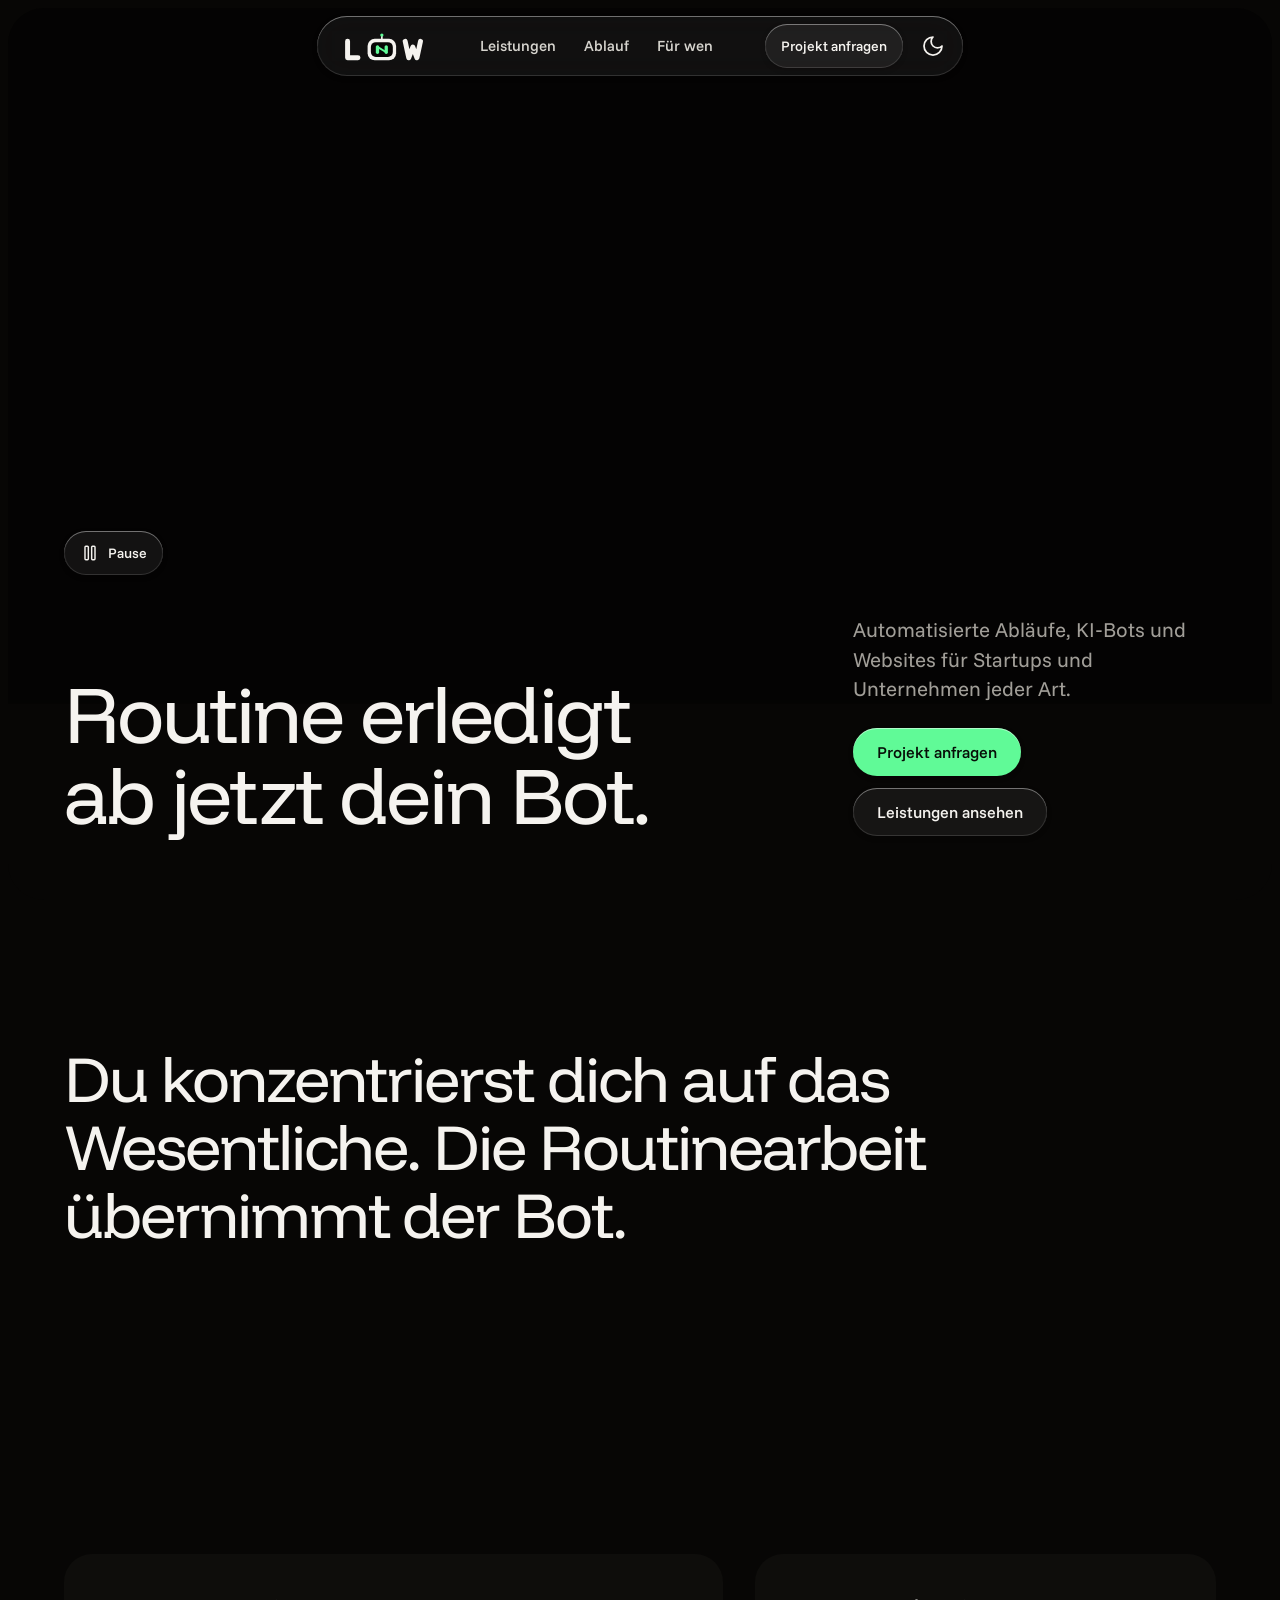
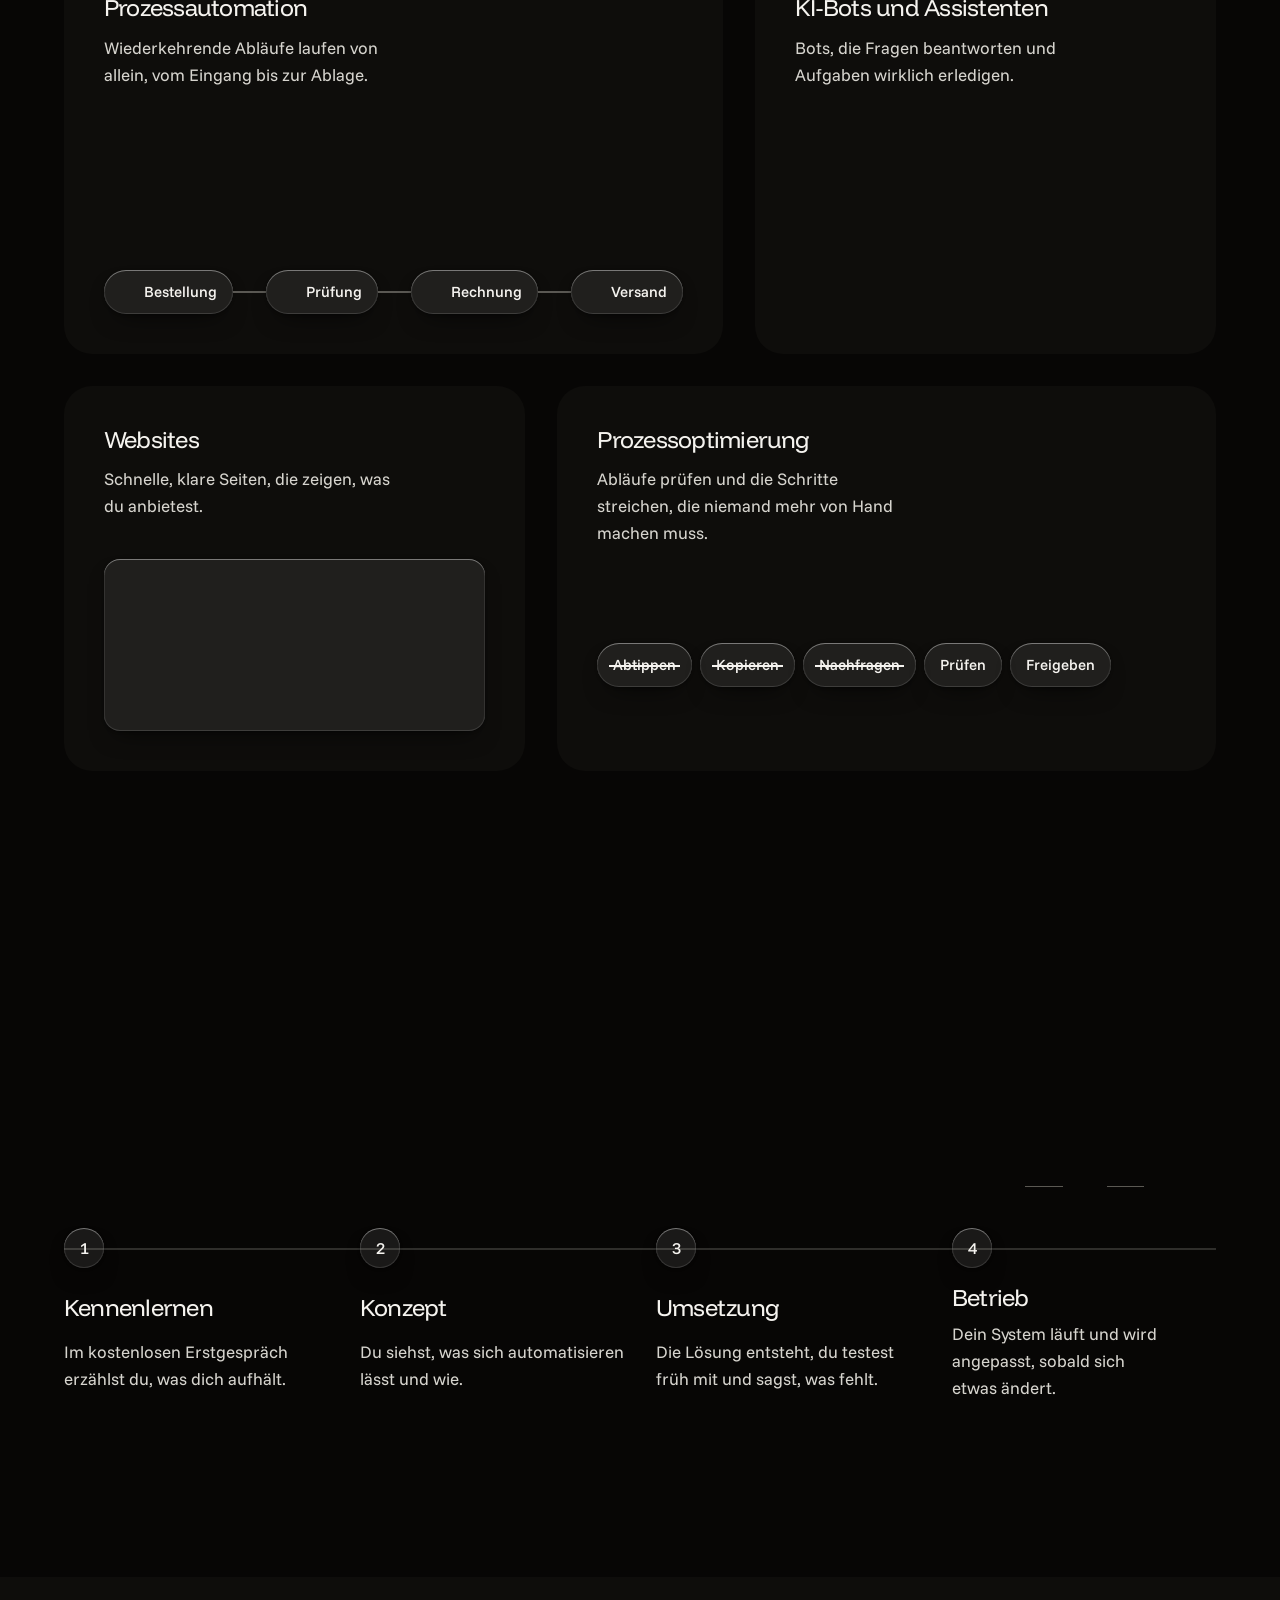
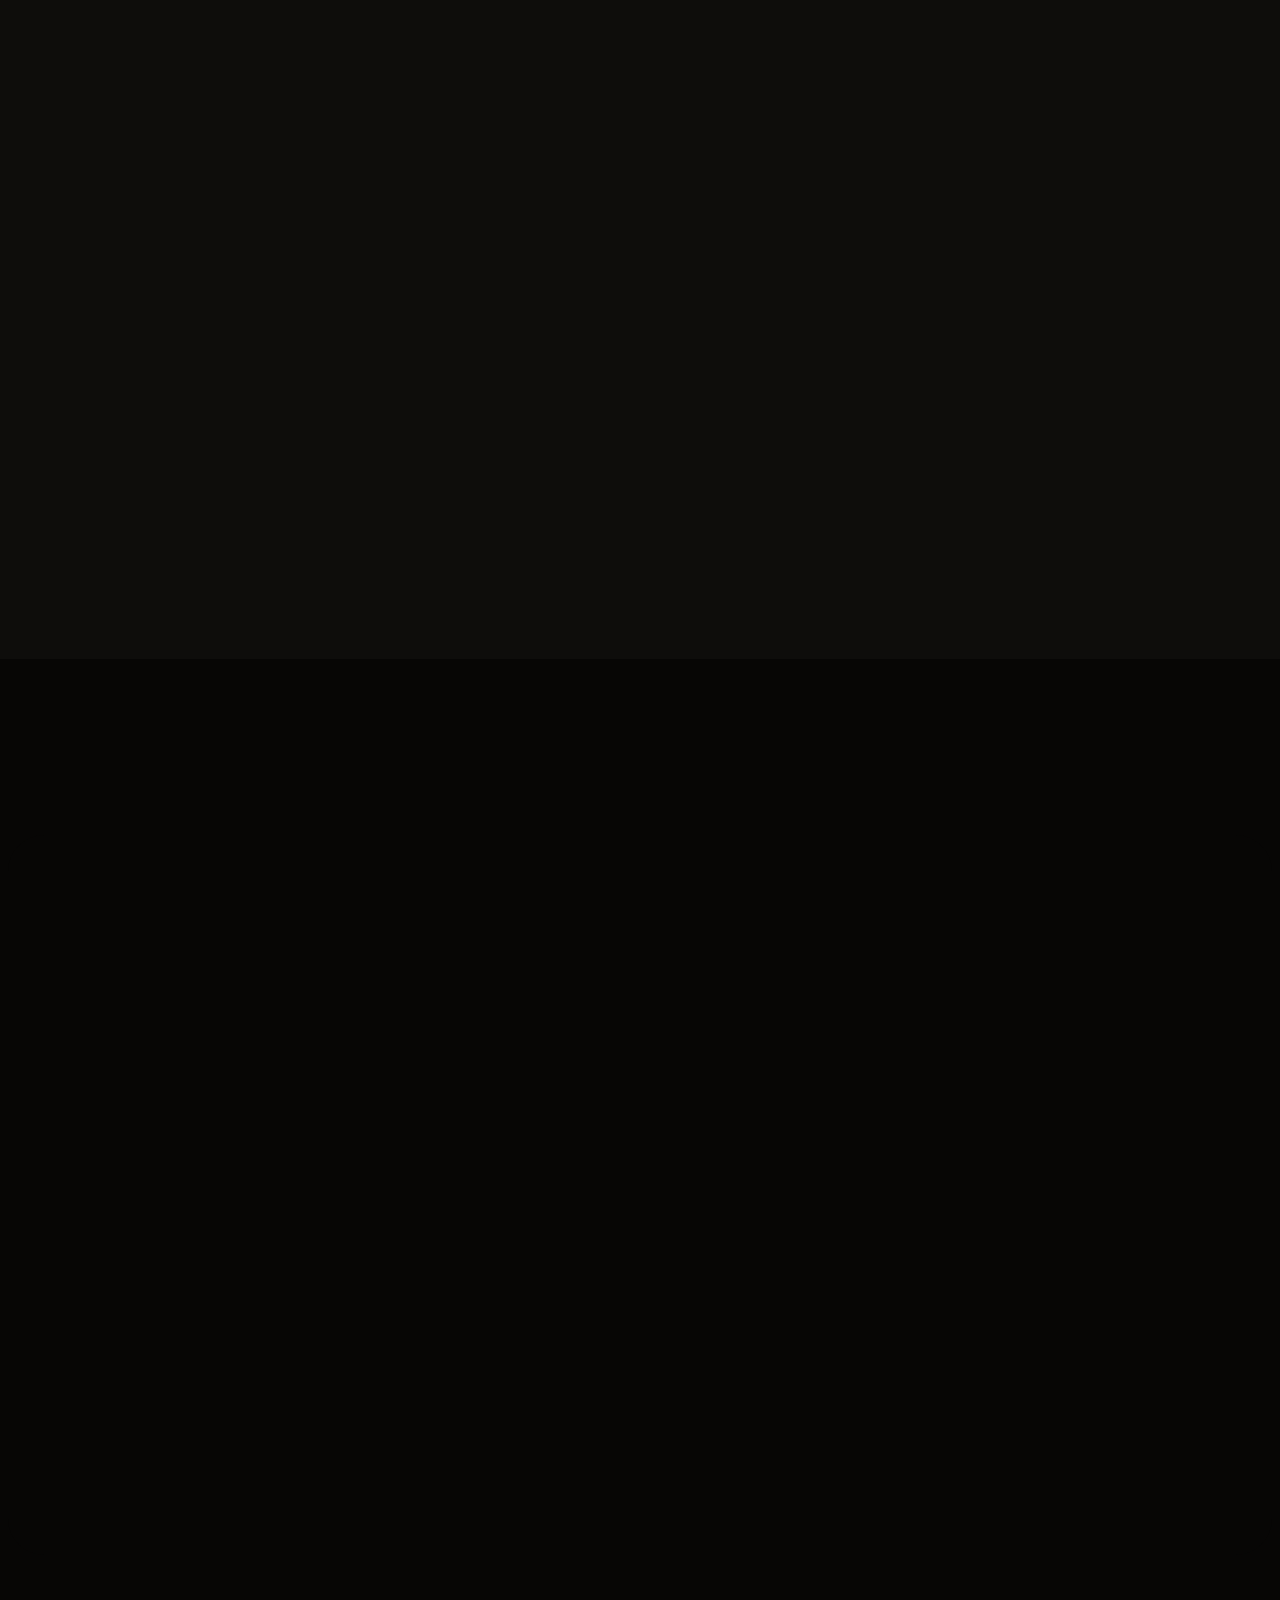
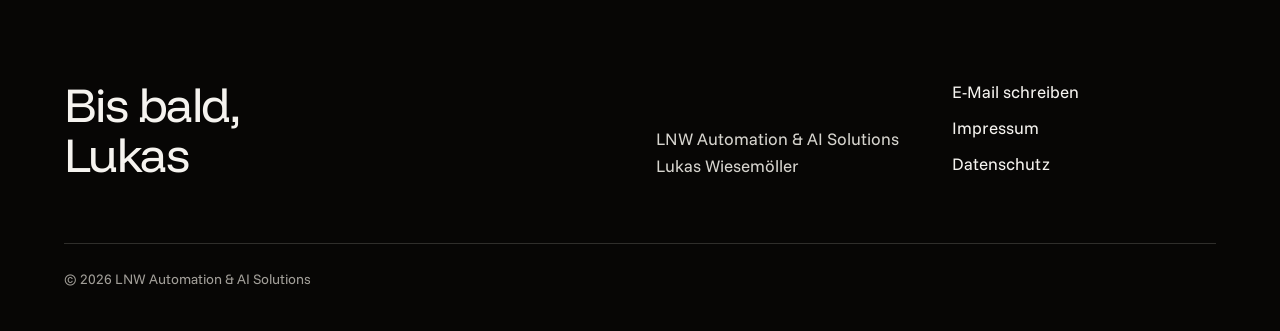
==== commit d1d91f5e: "Keep the street address out of the footer and structured data It is a home address, so street and po" ====
--- a/index.html
+++ b/index.html
@@ -33,7 +33,7 @@
   "image": "https://lnw-automations-solutions.de/og.jpg",
   "email": "kontakt@lnw-automations-solutions.de",
   "founder": { "@type": "Person", "name": "Lukas Wiesemöller" },
-  "address": { "@type": "PostalAddress", "streetAddress": "Vitusstraße 10", "postalCode": "33178", "addressLocality": "Borchen", "addressCountry": "DE" }
+  "address": { "@type": "PostalAddress", "addressLocality": "Borchen", "addressCountry": "DE" }
 }
 </script>
 </head>
@@ -393,9 +393,7 @@
       <p class="foot__bye">Bis bald,<br>Lukas</p>
       <address class="foot__addr">
         LNW Automation &amp; AI Solutions<br>
-        Lukas Wiesemöller<br>
-        Vitusstraße 10<br>
-        33178 Borchen
+        Lukas Wiesemöller
       </address>
       <ul class="foot__links">
         <li><a href="mailto:kontakt@lnw-automations-solutions.de">E-Mail schreiben</a></li>
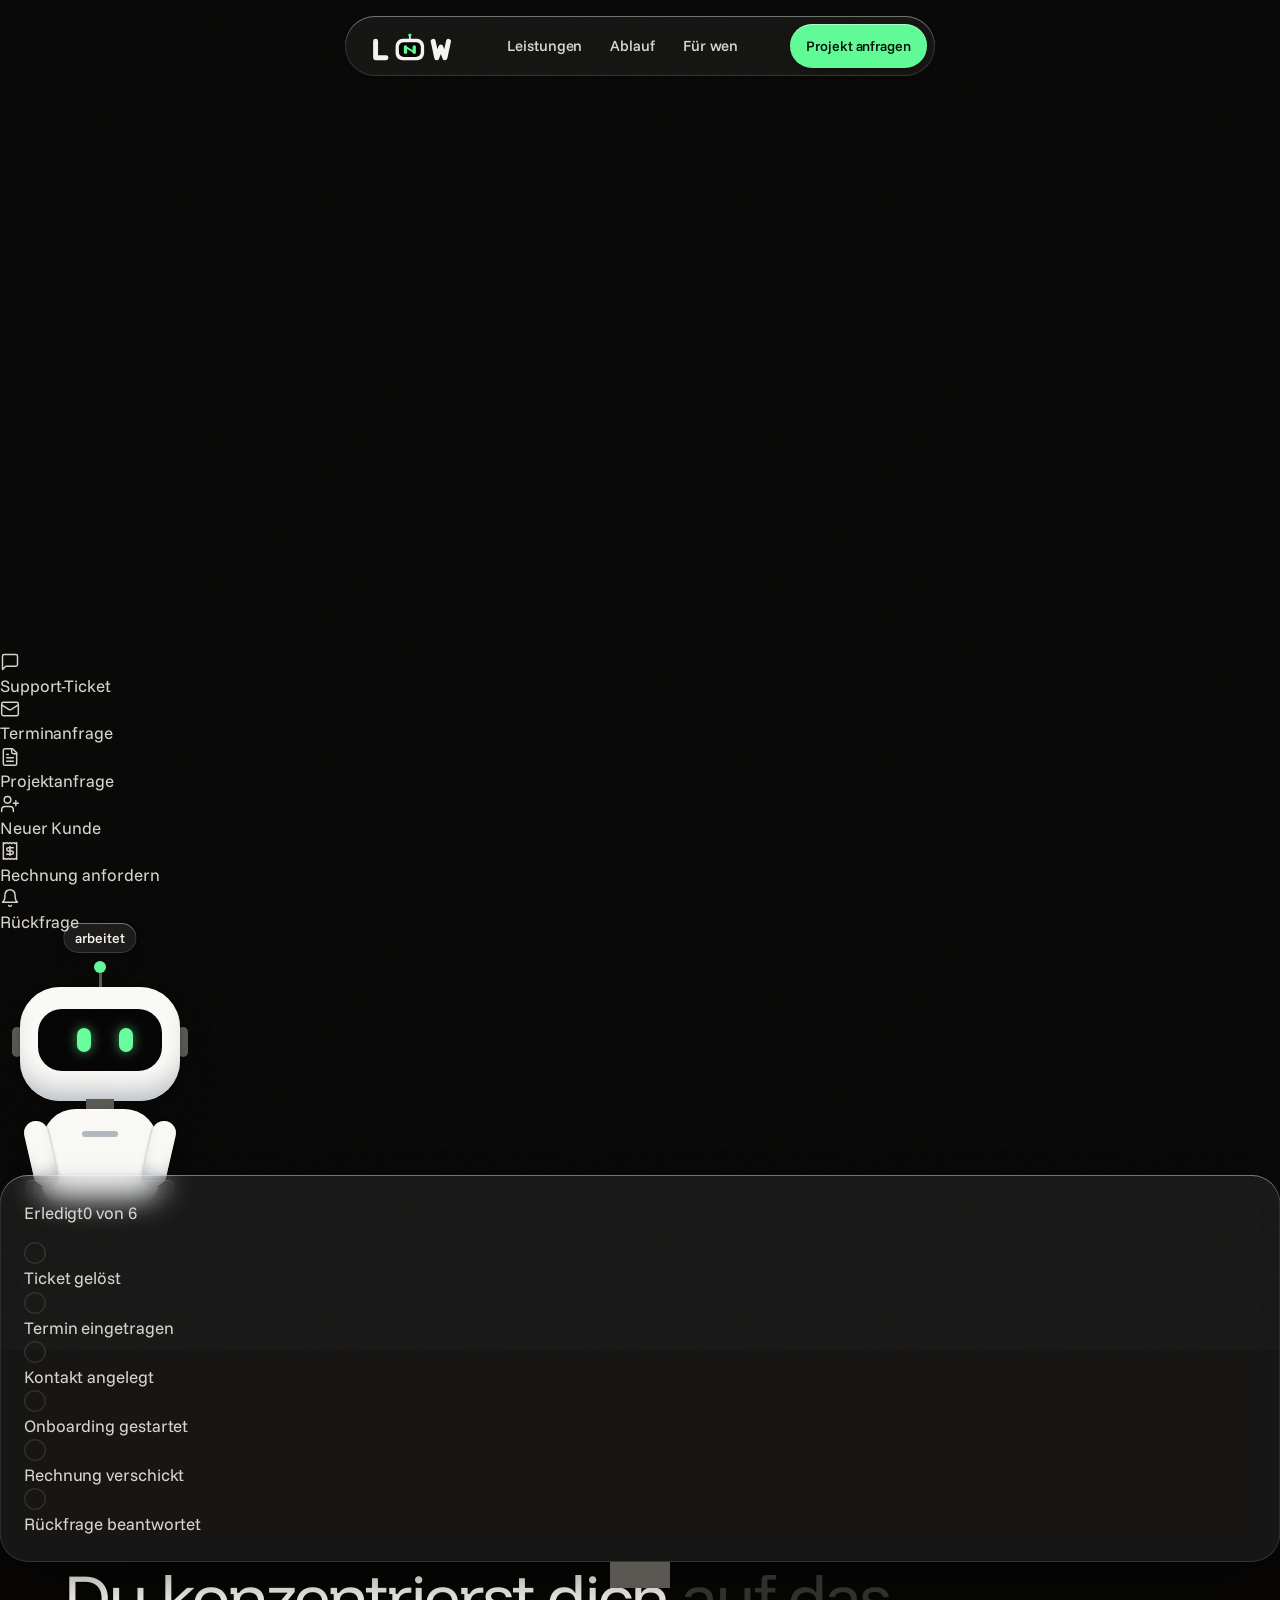
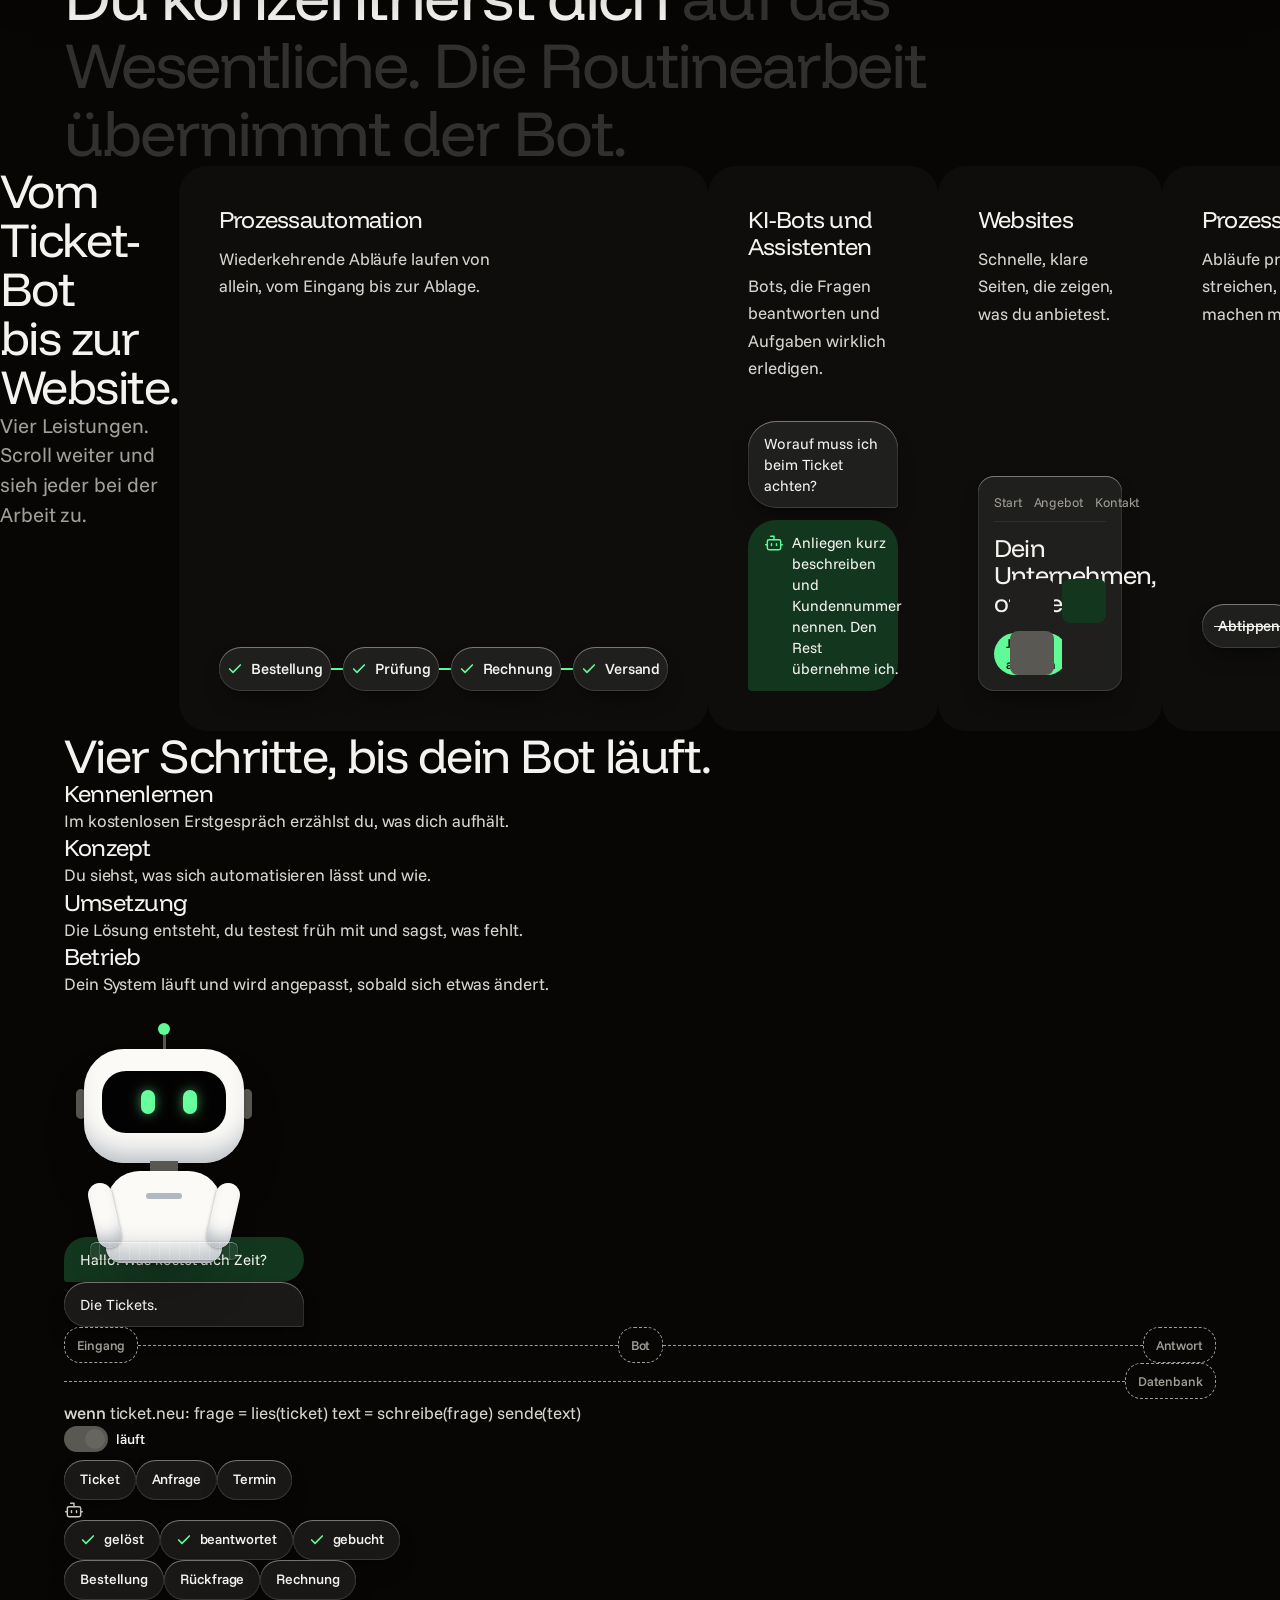
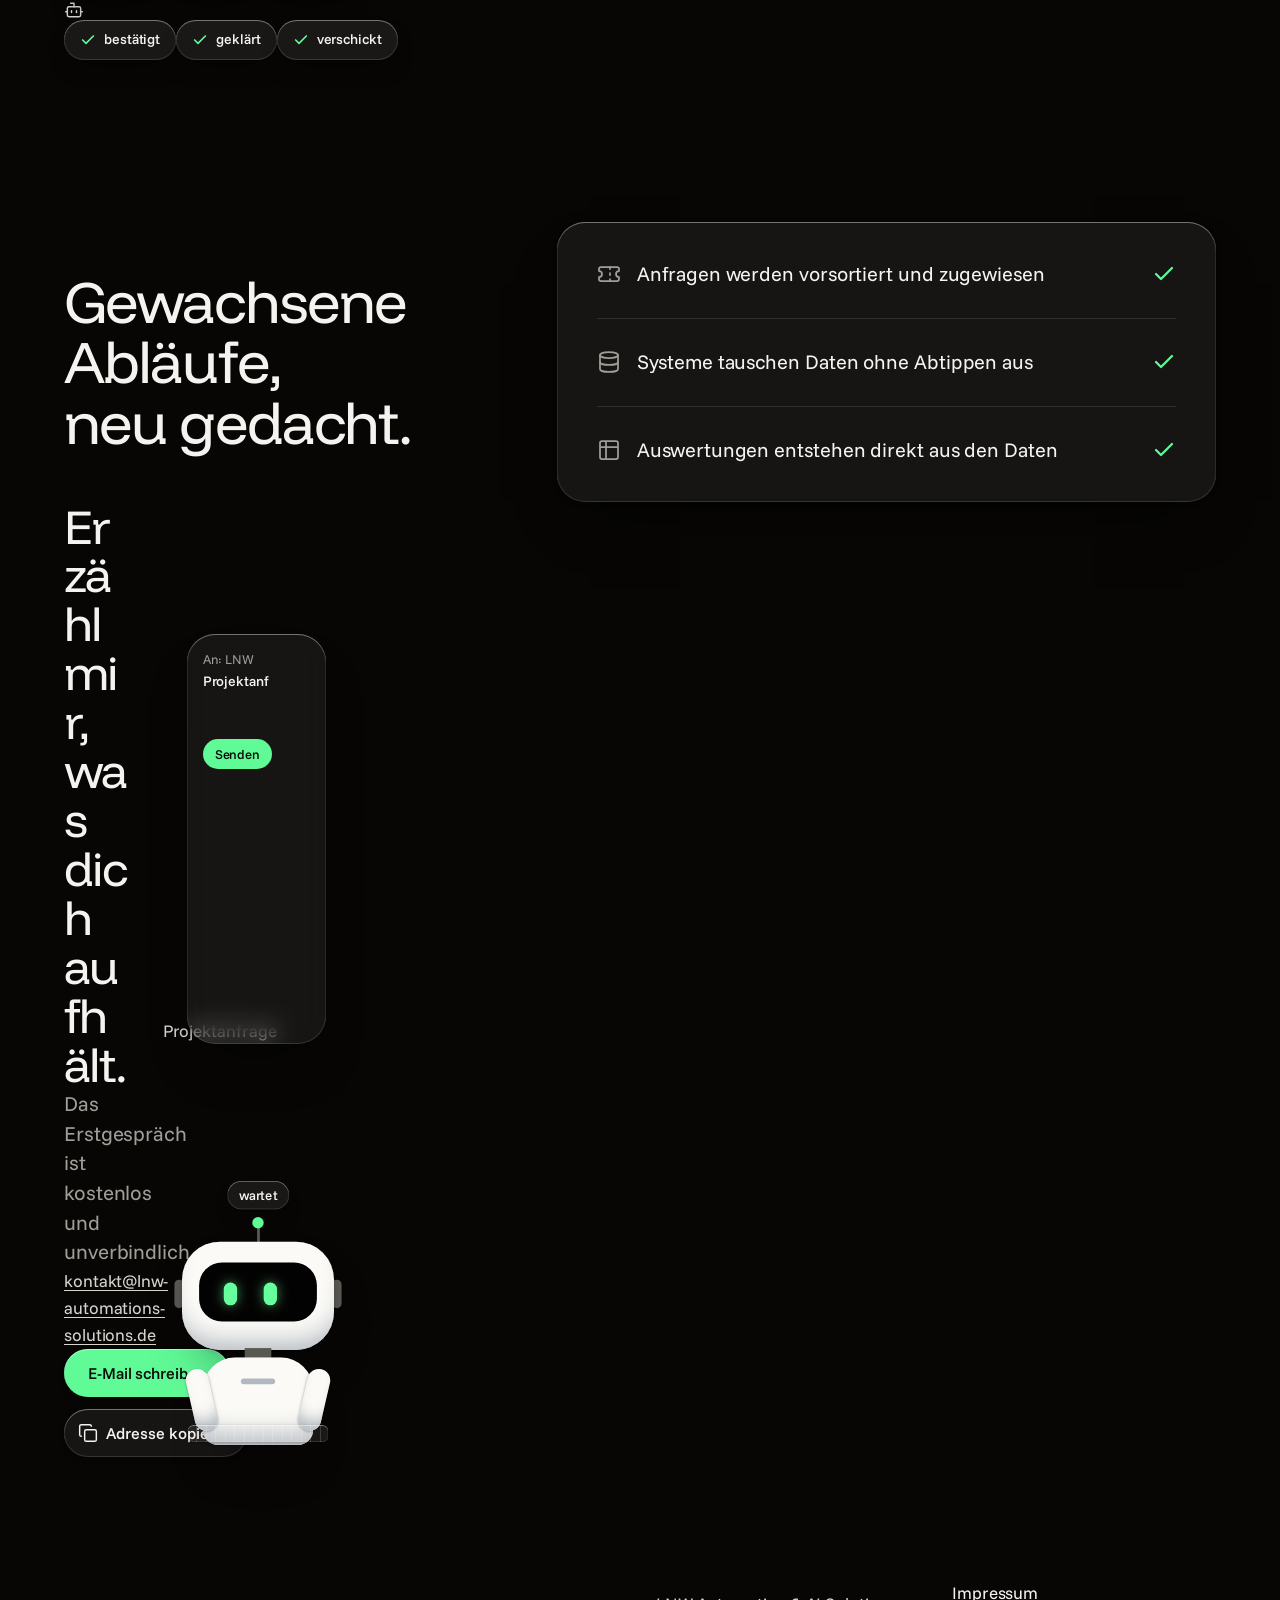
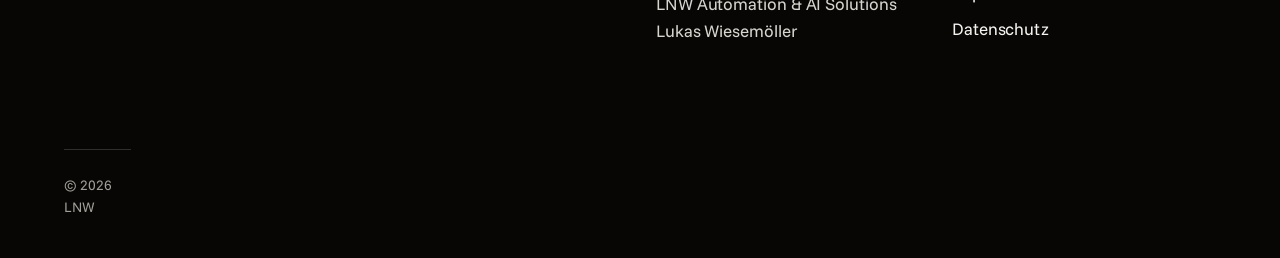
==== commit 0c1bb8c5: "Keep the street address out of the footer and structured data It is a home address, so street and po" ====
--- a/index.html
+++ b/index.html
@@ -16,13 +16,15 @@
 <meta property="og:image:height" content="630">
 <meta property="og:image:alt" content="Ein kleiner weißer Roboter arbeitet Aufgaben ab, daneben die Zeile: Routine erledigt ab jetzt dein Bot.">
 <meta name="twitter:card" content="summary_large_image">
-<meta name="theme-color" content="#fbfaf7">
+<meta name="theme-color" content="#0b0b0a">
 <link rel="icon" href="favicon.svg" type="image/svg+xml">
 <link rel="apple-touch-icon" href="apple-touch-icon.png">
 <link rel="preload" href="fonts/funnel-display-latin.woff2" as="font" type="font/woff2" crossorigin>
 <link rel="preload" href="fonts/funnel-sans-latin.woff2" as="font" type="font/woff2" crossorigin>
+<link rel="stylesheet" href="scrollcraft.css">
 <link rel="stylesheet" href="styles.css">
-<script>document.documentElement.classList.add('js'); (function () { var m = null; try { m = localStorage.getItem('lnw-mode'); } catch (e) {} if (m === 'dark' || (!m && window.matchMedia && matchMedia('(prefers-color-scheme: dark)').matches)) { document.documentElement.dataset.mode = 'dark'; var t = document.querySelector('meta[name="theme-color"]'); if (t) t.content = '#0b1220'; } })();</script>
+<noscript><style>[data-sc-in],[data-sc-stagger]>*,[data-sc-cue]{opacity:1!important;transform:none!important}.hero__line{display:none}</style></noscript>
+<script>document.documentElement.classList.add('js');</script>
 <script type="application/ld+json">
 {
   "@context": "https://schema.org",
@@ -66,6 +68,8 @@
 </svg>
 
 <a class="skip" href="#main">Zum Inhalt springen</a>
+<div class="space" aria-hidden="true"><canvas class="space__sky"></canvas><canvas class="space__planet"></canvas></div>
+<div class="sc-grain grain" aria-hidden="true"></div>
 
 <header class="nav">
   <nav class="nav__bar" aria-label="Hauptnavigation">
@@ -76,11 +80,7 @@
       <li><a href="#fuer-wen">Für wen</a></li>
     </ul>
     <div class="nav__end">
-      <a class="btn btn--clear btn--small" href="#kontakt">Projekt anfragen</a>
-      <button class="nav__mode" type="button" aria-label="Zwischen hellem und dunklem Design wechseln">
-        <svg class="icon icon--lg icon--moon" aria-hidden="true"><use href="#i-moon"/></svg>
-        <svg class="icon icon--lg icon--sun" aria-hidden="true"><use href="#i-sun"/></svg>
-      </button>
+      <a class="btn btn--small" href="#kontakt">Projekt anfragen</a>
       <button class="nav__toggle" type="button" aria-expanded="false" aria-controls="nav-links" aria-label="Menü">
         <svg class="icon icon--lg icon--open" aria-hidden="true"><use href="#i-menu"/></svg>
         <svg class="icon icon--lg icon--close" aria-hidden="true"><use href="#i-x"/></svg>
@@ -91,24 +91,32 @@
 
 <main id="main">
 
-<section class="hero" id="top">
- <div class="hero__panel dark">
-  <div class="light" aria-hidden="true"><canvas data-light="hero"></canvas></div>
-  <div class="container hero__inner">
-
-    <figure class="stage" data-slot="hero" data-kind="product" data-loop data-alt="Ein Roboter am Bildschirm arbeitet Aufgaben aus E-Mail, Chat und Formular ab und legt die Ergebnisse in Antworten, Datenbank und Kalender ab." aria-label="Beispiel: Ein Bot arbeitet eingehende Aufgaben ab">
-      <svg class="stage__wires" aria-hidden="true" focusable="false"></svg>
-      <span class="parcel" aria-hidden="true"><svg class="icon"><use href="#i-mail"/></svg><span></span></span>
-
-      <ul class="stage__col stage__col--in" aria-label="Eingänge">
-        <li class="node" data-in="mail" style="--i:0"><svg class="icon" aria-hidden="true"><use href="#i-mail"/></svg><span class="node__text"><span class="node__name">E-Mail</span><span class="node__note">Terminanfrage</span></span></li>
-        <li class="node" data-in="discord" style="--i:1"><svg class="icon" aria-hidden="true"><use href="#i-message-square"/></svg><span class="node__text"><span class="node__name">Chat</span><span class="node__note">Support-Ticket</span></span></li>
-        <li class="node" data-in="form" style="--i:2"><svg class="icon" aria-hidden="true"><use href="#i-file-text"/></svg><span class="node__text"><span class="node__name">Formular</span><span class="node__note">Projektanfrage</span></span></li>
-      </ul>
-
-      <div class="desk" style="--i:3">
+  <!-- 1 · the desk: scroll feeds the pile of tasks to the robot -->
+  <section id="top" data-sc-act="pin" data-sc-span="2.6">
+    <div data-sc-stage class="desk-stage">
+      <div class="hero__copy" data-sc-cue="0 0.2 0">
+        <h1><span class="line"><span style="--i:0">Routine erledigt</span></span> <span class="line"><span style="--i:1">ab jetzt dein Bot.</span></span></h1>
+        <p class="lead">Automatisierte Abläufe, KI&#8209;Bots und Websites für Startups und Unternehmen jeder Art.</p>
+        <div class="actions">
+          <a class="btn" href="#kontakt">Projekt anfragen</a>
+          <a class="btn btn--clear" href="#leistungen">Leistungen ansehen</a>
+        </div>
+      </div>
+      <p class="hero__line" data-sc-cue="0.2 0.44">Erst stapelt es sich.</p>
+      <p class="hero__line" data-sc-cue="0.4 0.72">Dann übernimmt dein Bot.</p>
+      <p class="hero__line" data-sc-cue="0.7 1">Und du hast den Kopf frei.</p>
+
+      <figure class="rig" aria-label="Beispiel: Beim Scrollen arbeitet der Bot sechs Aufgaben ab">
+        <div class="rig__inbox" aria-hidden="true">
+          <span class="task" style="--x:-40vw;--y:-38svh;--mx0:-30vw;--my0:-30svh;--r:-7deg;--s:1.05;--a:0.24"><span class="task__in"><svg class="icon"><use href="#i-message-square"/></svg>Support-Ticket</span></span>
+          <span class="task task--far" style="--x:-24vw;--y:-44svh;--mx0:9vw;--my0:-35svh;--r:5deg;--s:0.92;--a:0.32"><span class="task__in"><svg class="icon"><use href="#i-mail"/></svg>Terminanfrage</span></span>
+          <span class="task" style="--x:-8vw;--y:-40svh;--mx0:-24vw;--my0:-21svh;--r:-4deg;--s:1;--a:0.40"><span class="task__in"><svg class="icon"><use href="#i-file-text"/></svg>Projektanfrage</span></span>
+          <span class="task" style="--x:-14vw;--y:-25svh;--mx0:25vw;--my0:-24svh;--r:8deg;--s:1.1;--a:0.48"><span class="task__in"><svg class="icon"><use href="#i-user-plus"/></svg>Neuer Kunde</span></span>
+          <span class="task task--far" style="--x:-31vw;--y:-23svh;--mx0:-5vw;--my0:-41svh;--r:-10deg;--s:0.9;--a:0.56"><span class="task__in"><svg class="icon"><use href="#i-receipt"/></svg>Rechnung anfordern</span></span>
+          <span class="task" style="--x:-43vw;--y:-21svh;--mx0:17vw;--my0:-21svh;--r:6deg;--s:1;--a:0.64"><span class="task__in"><svg class="icon"><use href="#i-bell"/></svg>Rückfrage</span></span>
+        </div>
         <div class="robot" aria-hidden="true">
-          <p class="robot__say">erledigt</p>
+          <p class="robot__say">arbeitet</p>
           <span class="robot__antenna"></span>
           <span class="robot__ear robot__ear--l"></span><span class="robot__ear robot__ear--r"></span>
           <span class="robot__head"><span class="robot__visor"><i class="robot__eye robot__eye--l"></i><i class="robot__eye robot__eye--r"></i></span></span>
@@ -118,61 +126,41 @@
           <span class="robot__keys"></span>
         </div>
         <div class="screen">
-          <p class="screen__task"><svg class="icon icon--lg" aria-hidden="true"><use href="#i-message-square"/></svg><span>Support-Ticket</span></p>
-          <ol class="screen__steps">
-            <li data-s="done"><span class="tick"><svg class="icon" aria-hidden="true"><use href="#i-check"/></svg></span><span>Anliegen erkannt</span></li>
-            <li data-s="done"><span class="tick"><svg class="icon" aria-hidden="true"><use href="#i-check"/></svg></span><span>Antwort geschrieben</span></li>
-            <li data-s="done"><span class="tick"><svg class="icon" aria-hidden="true"><use href="#i-check"/></svg></span><span>Ticket geschlossen</span></li>
+          <p class="screen__head"><span>Erledigt</span><span class="screen__count">0 von 6</span></p>
+          <ol class="done">
+            <li style="--a:0.24"><span class="tick"><svg class="icon" aria-hidden="true"><use href="#i-check"/></svg></span>Ticket gelöst</li>
+            <li style="--a:0.32"><span class="tick"><svg class="icon" aria-hidden="true"><use href="#i-check"/></svg></span>Termin eingetragen</li>
+            <li style="--a:0.40"><span class="tick"><svg class="icon" aria-hidden="true"><use href="#i-check"/></svg></span>Kontakt angelegt</li>
+            <li style="--a:0.48"><span class="tick"><svg class="icon" aria-hidden="true"><use href="#i-check"/></svg></span>Onboarding gestartet</li>
+            <li style="--a:0.56"><span class="tick"><svg class="icon" aria-hidden="true"><use href="#i-check"/></svg></span>Rechnung verschickt</li>
+            <li style="--a:0.64"><span class="tick"><svg class="icon" aria-hidden="true"><use href="#i-check"/></svg></span>Rückfrage beantwortet</li>
           </ol>
-          <p class="screen__out">Dein Zugang ist wieder frei. Melde dich einfach neu an.</p>
-        </div>
-      </div>
-
-      <ul class="stage__col stage__col--out" aria-label="Ziele">
-        <li class="node" data-out="reply" style="--i:4"><svg class="icon" aria-hidden="true"><use href="#i-send"/></svg><span class="node__text"><span class="node__name">Antworten</span><span class="node__note">Ticket gelöst</span></span></li>
-        <li class="node" data-out="data" style="--i:5"><svg class="icon" aria-hidden="true"><use href="#i-database"/></svg><span class="node__text"><span class="node__name">Datenbank</span><span class="node__note">Kontakt angelegt</span></span></li>
-        <li class="node" data-out="calendar" style="--i:6"><svg class="icon" aria-hidden="true"><use href="#i-calendar-check"/></svg><span class="node__text"><span class="node__name">Kalender</span><span class="node__note">Termin eingetragen</span></span></li>
-      </ul>
-
-      <button class="btn btn--clear btn--small stage__toggle" type="button" data-loop-toggle><svg class="icon" aria-hidden="true"><use href="#i-pause"/></svg><span>Pause</span></button>
-    </figure>
-
-    <div class="cols hero__text">
-      <h1><span class="line"><span style="--i:0">Routine erledigt</span></span> <span class="line"><span style="--i:1">ab jetzt dein Bot.</span></span></h1>
-      <div class="hero__side">
-        <p class="lead">Automatisierte Abläufe, KI&#8209;Bots und Websites für Startups und Unternehmen jeder Art.</p>
-        <div class="actions">
-          <a class="btn" href="#kontakt">Projekt anfragen</a>
-          <a class="btn btn--clear" href="#leistungen">Leistungen ansehen</a>
-        </div>
-      </div>
-    </div>
-
-  </div>
- </div>
-</section>
-
-<section class="section say" aria-label="Kurz gesagt">
-  <div class="container">
-    <p class="say__text" data-scrub>Du konzentrierst dich auf das Wesentliche. Die Routinearbeit übernimmt der Bot.</p>
-  </div>
-</section>
-
-<section class="section" id="leistungen">
-  <div class="container">
-    <div class="cols head" data-reveal>
-      <h2>Vom Ticket-Bot bis zur Website.</h2>
-      <p class="lead">Vier Leistungen, jede zeigt hier ihren Ablauf.</p>
-    </div>
-
-    <div class="cols bento">
-
-      <article class="tile tile--wide" data-play="2800">
-        <div class="tile__text">
-          <h3>Prozessautomation</h3>
-          <p>Wiederkehrende Abläufe laufen von allein, vom Eingang bis zur Ablage.</p>
-        </div>
-        <figure class="demo flow" data-slot="demo-automation" data-kind="product" data-alt="Eine Bestellung läuft automatisch durch Prüfung, Rechnung und Versand.">
+        </div>
+      </figure>
+    </div>
+  </section>
+
+  <!-- 2 · the statement -->
+  <section class="say" aria-label="Kurz gesagt">
+    <div class="container">
+      <p class="say__text" data-scrub>Du konzentrierst dich auf das Wesentliche. Die Routinearbeit übernimmt der Bot.</p>
+    </div>
+  </section>
+
+  <!-- 3 · the services, travelled sideways -->
+  <section id="leistungen" data-sc-act="pan" data-sc-span="4.4">
+    <div data-sc-stage>
+      <div class="svc__rail" data-sc-pan="0.04">
+        <div class="svc__lead">
+          <h2>Vom Ticket-Bot bis zur Website.</h2>
+          <p class="lead">Vier Leistungen. Scroll weiter und sieh jeder bei der Arbeit zu.</p>
+        </div>
+        <article class="tile card" data-play="2800" data-sc-tilt="3">
+          <div class="tile__text">
+            <h3>Prozessautomation</h3>
+            <p>Wiederkehrende Abläufe laufen von allein, vom Eingang bis zur Ablage.</p>
+          </div>
+          <figure class="demo flow" data-slot="demo-automation" data-kind="product" data-alt="Eine Bestellung läuft automatisch durch Prüfung, Rechnung und Versand.">
           <span class="chip"><svg class="icon a-in" style="--d:200" aria-hidden="true"><use href="#i-check"/></svg>Bestellung</span>
           <span class="link"><i class="a-draw" style="--d:400"></i></span>
           <span class="chip"><svg class="icon a-in" style="--d:800" aria-hidden="true"><use href="#i-check"/></svg>Prüfung</span>
@@ -181,26 +169,24 @@
           <span class="link"><i class="a-draw" style="--d:1600"></i></span>
           <span class="chip"><svg class="icon a-in" style="--d:2000" aria-hidden="true"><use href="#i-check"/></svg>Versand</span>
         </figure>
-      </article>
-
-      <article class="tile tile--narrow" data-play="2400">
-        <div class="tile__text">
-          <h3>KI&#8209;Bots und Assistenten</h3>
-          <p>Bots, die Fragen beantworten und Aufgaben wirklich erledigen.</p>
-        </div>
-        <figure class="demo chat" data-slot="demo-bot" data-kind="product" data-alt="Ein Bot beantwortet im Chat eine Frage zum Ticket.">
+        </article>
+        <article class="tile card" data-play="2400" data-sc-tilt="3">
+          <div class="tile__text">
+            <h3>KI&#8209;Bots und Assistenten</h3>
+            <p>Bots, die Fragen beantworten und Aufgaben wirklich erledigen.</p>
+          </div>
+          <figure class="demo chat" data-slot="demo-bot" data-kind="product" data-alt="Ein Bot beantwortet im Chat eine Frage zum Ticket.">
           <p class="bubble bubble--q a-fade" style="--d:100">Worauf muss ich beim Ticket achten?</p>
           <p class="bubble bubble--a a-fade" style="--d:1600"><svg class="icon" aria-hidden="true"><use href="#i-bot"/></svg><span>Anliegen kurz beschreiben und Kundennummer nennen. Den Rest übernehme ich.</span></p>
           <span class="typing a-blip" style="--d:550" aria-hidden="true"><i></i><i></i><i></i></span>
         </figure>
-      </article>
-
-      <article class="tile tile--narrow" data-play="2200">
-        <div class="tile__text">
-          <h3>Websites</h3>
-          <p>Schnelle, klare Seiten, die zeigen, was du anbietest.</p>
-        </div>
-        <figure class="demo site" data-slot="demo-website" data-kind="product" data-alt="Eine kleine Website baut sich Stück für Stück auf.">
+        </article>
+        <article class="tile card" data-play="2200" data-sc-tilt="3">
+          <div class="tile__text">
+            <h3>Websites</h3>
+            <p>Schnelle, klare Seiten, die zeigen, was du anbietest.</p>
+          </div>
+          <figure class="demo site" data-slot="demo-website" data-kind="product" data-alt="Eine kleine Website baut sich Stück für Stück auf.">
           <div class="site__page">
             <p class="site__nav a-fade" style="--d:100"><span>Start</span><span>Angebot</span><span>Kontakt</span></p>
             <p class="site__h a-fade" style="--d:450">Dein Unternehmen, online.</p>
@@ -208,14 +194,13 @@
             <span class="site__grid" aria-hidden="true"><i class="a-fade" style="--d:1100"></i><i class="a-fade" style="--d:1250"></i><i class="a-fade" style="--d:1400"></i><i class="a-fade" style="--d:1550"></i></span>
           </div>
         </figure>
-      </article>
-
-      <article class="tile tile--wide" data-play="2800">
-        <div class="tile__text">
-          <h3>Prozessoptimierung</h3>
-          <p>Abläufe prüfen und die Schritte streichen, die niemand mehr von Hand machen muss.</p>
-        </div>
-        <figure class="demo cut" data-slot="demo-optimierung" data-kind="product" data-alt="Von fünf Arbeitsschritten übernimmt die Automation drei.">
+        </article>
+        <article class="tile card" data-play="2800" data-sc-tilt="3">
+          <div class="tile__text">
+            <h3>Prozessoptimierung</h3>
+            <p>Abläufe prüfen und die Schritte streichen, die niemand mehr von Hand machen muss.</p>
+          </div>
+          <figure class="demo cut" data-slot="demo-optimierung" data-kind="product" data-alt="Von fünf Arbeitsschritten übernimmt die Automation drei.">
           <span class="chip chip--cut a-dim" style="--d:300">Abtippen</span>
           <span class="chip chip--cut a-dim" style="--d:650">Kopieren</span>
           <span class="chip chip--cut a-dim" style="--d:1000">Nachfragen</span>
@@ -224,147 +209,47 @@
           <span class="cut__note cut__note--auto a-fade" style="--d:1500">übernimmt die Automation</span>
           <span class="cut__note cut__note--keep a-fade" style="--d:1900">bleibt bei dir</span>
         </figure>
-      </article>
-
-    </div>
-  </div>
-</section>
-
-<section class="section" id="ablauf">
-  <div class="container">
-    <div class="cols head" data-reveal>
-      <h2>Vom Erstgespräch zum laufenden System.</h2>
-    </div>
-
-    <ol class="cols way__steps" data-play="6000">
-      <li class="way__step">
-        <div class="way__art" aria-hidden="true">
-          <p class="bubble bubble--a a-fade" style="--d:300"><span>Was kostet dich Zeit?</span></p>
-          <p class="bubble bubble--q a-fade" style="--d:800">Die Tickets.</p>
-        </div>
-        <div class="way__rule"><i class="a-draw" style="--d:0;--t:900ms"></i><span class="way__mark"><i class="a-in" style="--d:300"></i></span></div>
-        <h3>Kennenlernen</h3>
-        <p>Im kostenlosen Erstgespräch erzählst du, was dich aufhält.</p>
-      </li>
-      <li class="way__step">
-        <div class="way__art" aria-hidden="true">
-          <div class="mini">
-            <span class="box box--sketch a-fade" style="--d:1300">Eingang</span>
-            <span class="link link--sketch a-in" style="--d:1450"></span>
-            <span class="box box--sketch a-fade" style="--d:1550">Bot</span>
-            <span class="link link--sketch a-in" style="--d:1700"></span>
-            <span class="box box--sketch a-fade" style="--d:1800">Antwort</span>
-          </div>
-        </div>
-        <div class="way__rule"><i class="a-draw" style="--d:1000;--t:900ms"></i><span class="way__mark"><i class="a-in" style="--d:1300"></i></span></div>
-        <h3>Konzept</h3>
-        <p>Du siehst, was sich automatisieren lässt und wie.</p>
-      </li>
-      <li class="way__step">
-        <div class="way__art" aria-hidden="true">
-          <div class="mini">
-            <span class="box box--solid a-fade" style="--d:2300">Eingang<svg class="icon a-in" style="--d:2700"><use href="#i-check"/></svg></span>
-            <span class="link a-in" style="--d:2450"></span>
-            <span class="box box--solid a-fade" style="--d:2550">Bot<svg class="icon a-in" style="--d:2900"><use href="#i-check"/></svg></span>
-            <span class="link a-in" style="--d:2700"></span>
-            <span class="box box--solid a-fade" style="--d:2800">Antwort<svg class="icon a-in" style="--d:3100"><use href="#i-check"/></svg></span>
-          </div>
-        </div>
-        <div class="way__rule"><i class="a-draw" style="--d:2000;--t:900ms"></i><span class="way__mark"><i class="a-in" style="--d:2300"></i></span></div>
-        <h3>Umsetzung</h3>
-        <p>Die Lösung entsteht, du testest früh mit und sagst, was fehlt.</p>
-      </li>
-      <li class="way__step">
-        <div class="way__art" aria-hidden="true">
-          <p class="live a-fade" style="--d:3500"><span class="switch"><i class="a-in" style="--d:3900"></i><b class="a-slide" style="--d:3900"></b></span>läuft</p>
-          <div class="mini">
-            <span class="box box--solid a-fade" style="--d:3300">Eingang</span>
-            <span class="link"><i class="a-draw" style="--d:4100"></i></span>
-            <span class="box box--solid a-fade" style="--d:3400">Bot</span>
-            <span class="link"><i class="a-draw" style="--d:4500"></i></span>
-            <span class="box box--solid a-fade" style="--d:3500">Antwort</span>
-            <span class="runner a-run" style="--d:4100"></span>
-          </div>
-        </div>
-        <div class="way__rule"><i class="a-draw" style="--d:3000;--t:900ms"></i><span class="way__mark"><i class="a-in" style="--d:3300"></i></span></div>
-        <h3>Betrieb</h3>
-        <p>Dein System läuft und wird angepasst, sobald sich etwas ändert.</p>
-      </li>
-    </ol>
-  </div>
-</section>
-
-<section class="section section--l band" id="fuer-wen">
-  <div class="container" data-switch>
-    <div class="cols head" data-reveal>
-      <h2>Automation für jede Unternehmensgröße.</h2>
-      <div class="segbar">
-        <div class="seg" role="tablist" aria-label="Zielgruppe">
-          <button type="button" role="tab" id="tab-unternehmen" aria-controls="panel-unternehmen" aria-selected="true">Unternehmen</button>
-          <button type="button" role="tab" id="tab-startups" aria-controls="panel-startups" aria-selected="false" tabindex="-1">Startups</button>
-          <button type="button" role="tab" id="tab-alle" aria-controls="panel-alle" aria-selected="false" tabindex="-1">Alle anderen</button>
-        </div>
-        <button class="seg__pause" type="button" hidden aria-pressed="false" aria-label="Automatischen Wechsel anhalten"><svg class="icon" aria-hidden="true"><use href="#i-pause"/></svg></button>
-      </div>
-    </div>
-
-    <div class="who__stack">
-    <div class="cols who__panel" role="tabpanel" id="panel-unternehmen" aria-labelledby="tab-unternehmen">
-      <h3 class="who__say">Gewachsene Abläufe, neu gedacht.</h3>
-      <ul class="lanes clear">
-        <li><svg class="icon icon--lg" aria-hidden="true"><use href="#i-ticket"/></svg>Anfragen werden vorsortiert und zugewiesen<svg class="icon icon--lg icon--done" aria-hidden="true"><use href="#i-check"/></svg></li>
-        <li><svg class="icon icon--lg" aria-hidden="true"><use href="#i-database"/></svg>Systeme tauschen Daten ohne Abtippen aus<svg class="icon icon--lg icon--done" aria-hidden="true"><use href="#i-check"/></svg></li>
-        <li><svg class="icon icon--lg" aria-hidden="true"><use href="#i-table-2"/></svg>Auswertungen entstehen direkt aus den Daten<svg class="icon icon--lg icon--done" aria-hidden="true"><use href="#i-check"/></svg></li>
-      </ul>
-    </div>
-
-    <div class="cols who__panel" role="tabpanel" id="panel-startups" aria-labelledby="tab-startups">
-      <h3 class="who__say">Wenig Leute, viel zu tun.</h3>
-      <ul class="lanes clear">
-        <li><svg class="icon icon--lg" aria-hidden="true"><use href="#i-contact"/></svg>Anfragen landen direkt im CRM<svg class="icon icon--lg icon--done" aria-hidden="true"><use href="#i-check"/></svg></li>
-        <li><svg class="icon icon--lg" aria-hidden="true"><use href="#i-receipt"/></svg>Rechnungen gehen von selbst raus<svg class="icon icon--lg icon--done" aria-hidden="true"><use href="#i-check"/></svg></li>
-        <li><svg class="icon icon--lg" aria-hidden="true"><use href="#i-user-plus"/></svg>Neue Kunden bekommen ihr Onboarding<svg class="icon icon--lg icon--done" aria-hidden="true"><use href="#i-check"/></svg></li>
-      </ul>
-    </div>
-
-    <div class="cols who__panel" role="tabpanel" id="panel-alle" aria-labelledby="tab-alle">
-      <h3 class="who__say">Jeder Betrieb hat Fleißarbeit.</h3>
-      <ul class="lanes clear">
-        <li><svg class="icon icon--lg" aria-hidden="true"><use href="#i-table-2"/></svg>Formulare füllen Tabellen von selbst<svg class="icon icon--lg icon--done" aria-hidden="true"><use href="#i-check"/></svg></li>
-        <li><svg class="icon icon--lg" aria-hidden="true"><use href="#i-folder-check"/></svg>Dokumente werden benannt und abgelegt<svg class="icon icon--lg icon--done" aria-hidden="true"><use href="#i-check"/></svg></li>
-        <li><svg class="icon icon--lg" aria-hidden="true"><use href="#i-calendar-check"/></svg>Termine werden bestätigt und erinnert<svg class="icon icon--lg icon--done" aria-hidden="true"><use href="#i-check"/></svg></li>
-      </ul>
-    </div>
-    </div>
-  </div>
-</section>
-
-<section class="section section--l contact" id="kontakt">
-  <div class="contact__panel dark">
-    <div class="light" aria-hidden="true"><canvas data-light="contact"></canvas></div>
-    <div class="container cols contact__inner">
-      <div class="contact__say" data-reveal>
-        <h2>Erzähl mir von deinem Projekt.</h2>
-        <p class="lead">Das Erstgespräch ist kostenlos und unverbindlich.</p>
-      </div>
-      <div class="contact__do" data-reveal style="--i:2">
-        <figure class="inbox" aria-hidden="true" data-phase="write">
-          <span class="parcel inbox__chip"><svg class="icon"><use href="#i-mail"/></svg><span>Projektanfrage</span></span>
-          <div class="inbox__card">
-            <p class="inbox__to">An: LNW</p>
-            <p class="inbox__subject">Projektanfrage</p>
-            <p class="inbox__body">Hallo, wir brauchen einen Ticket-Bot.</p>
-            <span class="inbox__send">Senden</span>
-            <ol class="inbox__steps">
-              <li data-s="done"><span class="tick"><svg class="icon"><use href="#i-check"/></svg></span><span>Anfrage gelesen</span></li>
-              <li data-s="done"><span class="tick"><svg class="icon"><use href="#i-check"/></svg></span><span>Thema erkannt</span></li>
-              <li data-s="done"><span class="tick"><svg class="icon"><use href="#i-check"/></svg></span><span>Antwort geschrieben</span></li>
+        </article>
+      </div>
+    </div>
+  </section>
+
+  <!-- 4 · the path: four steps down one line, and the robot acts each one out -->
+  <section id="ablauf" data-sc-act="pin" data-sc-span="3">
+    <div data-sc-stage>
+      <div class="container path" data-step="0">
+        <div class="path__list">
+          <h2>Vier Schritte, bis dein Bot läuft.</h2>
+          <div class="path__wrap">
+            <span class="path__bar" aria-hidden="true"><i></i></span>
+            <ol class="path__steps">
+              <li class="path__step is-active" style="--i:0">
+                <span class="path__mark"></span>
+                <h3>Kennenlernen</h3>
+                <p>Im kostenlosen Erstgespräch erzählst du, was dich aufhält.</p>
+              </li>
+              <li class="path__step" style="--i:1">
+                <span class="path__mark"></span>
+                <h3>Konzept</h3>
+                <p>Du siehst, was sich automatisieren lässt und wie.</p>
+              </li>
+              <li class="path__step" style="--i:2">
+                <span class="path__mark"></span>
+                <h3>Umsetzung</h3>
+                <p>Die Lösung entsteht, du testest früh mit und sagst, was fehlt.</p>
+              </li>
+              <li class="path__step" style="--i:3">
+                <span class="path__mark"></span>
+                <h3>Betrieb</h3>
+                <p>Dein System läuft und wird angepasst, sobald sich etwas ändert.</p>
+              </li>
             </ol>
-            <p class="inbox__reply">Danke! Deine Anfrage ist angekommen.</p>
-          </div>
-          <div class="hello">
-            <div class="robot">
-              <p class="robot__say">erledigt</p>
+          </div>
+        </div>
+
+        <figure class="bench" aria-hidden="true">
+          <div class="bench__bot">
+            <div class="robot" aria-hidden="true">
               <span class="robot__antenna"></span>
               <span class="robot__ear robot__ear--l"></span><span class="robot__ear robot__ear--r"></span>
               <span class="robot__head"><span class="robot__visor"><i class="robot__eye robot__eye--l"></i><i class="robot__eye robot__eye--r"></i></span></span>
@@ -374,37 +259,147 @@
               <span class="robot__keys"></span>
             </div>
           </div>
+          <div class="bench__props">
+            <div class="bench__prop bench__prop--1">
+              <p class="bubble bubble--a"><span>Hallo! Was kostet dich Zeit?</span></p>
+              <p class="bubble bubble--q">Die Tickets.</p>
+            </div>
+            <div class="bench__prop bench__prop--2 board">
+              <div class="mini"><span class="box box--sketch" style="--k:0">Eingang</span><span class="link link--sketch" style="--k:1"></span><span class="box box--sketch" style="--k:2">Bot</span><span class="link link--sketch" style="--k:3"></span><span class="box box--sketch" style="--k:4">Antwort</span></div>
+              <div class="mini mini--low"><span class="link link--sketch link--down" style="--k:5"></span><span class="box box--sketch" style="--k:6">Datenbank</span></div>
+            </div>
+            <div class="bench__prop bench__prop--3 code">
+              <span class="code__line" style="--k:0"><b>wenn</b> ticket.neu:</span>
+              <span class="code__line" style="--k:1">  frage = lies(ticket)</span>
+              <span class="code__line" style="--k:2">  text = schreibe(frage)</span>
+              <span class="code__line" style="--k:3">  sende(text)</span>
+            </div>
+            <div class="bench__prop bench__prop--4 run">
+              <p class="live"><span class="switch"><b></b></span>läuft</p>
+              <div class="run__lane">
+                <div class="run__half"><span class="chip run__chip" style="--k:0">Ticket</span><span class="chip run__chip" style="--k:1">Anfrage</span><span class="chip run__chip" style="--k:2">Termin</span></div>
+                <span class="run__mid"><svg class="icon"><use href="#i-bot"/></svg></span>
+                <div class="run__half run__half--out"><span class="chip run__chip" style="--k:0"><svg class="icon"><use href="#i-check"/></svg>gelöst</span><span class="chip run__chip" style="--k:1"><svg class="icon"><use href="#i-check"/></svg>beantwortet</span><span class="chip run__chip" style="--k:2"><svg class="icon"><use href="#i-check"/></svg>gebucht</span></div>
+              </div>
+              <div class="run__lane">
+                <div class="run__half"><span class="chip run__chip" style="--k:0">Bestellung</span><span class="chip run__chip" style="--k:1">Rückfrage</span><span class="chip run__chip" style="--k:2">Rechnung</span></div>
+                <span class="run__mid"><svg class="icon"><use href="#i-bot"/></svg></span>
+                <div class="run__half run__half--out"><span class="chip run__chip" style="--k:0"><svg class="icon"><use href="#i-check"/></svg>bestätigt</span><span class="chip run__chip" style="--k:1"><svg class="icon"><use href="#i-check"/></svg>geklärt</span><span class="chip run__chip" style="--k:2"><svg class="icon"><use href="#i-check"/></svg>verschickt</span></div>
+              </div>
+            </div>
+          </div>
         </figure>
-        <a class="contact__mail" href="mailto:kontakt@lnw-automations-solutions.de">kontakt@lnw-automations-solutions.de</a>
-        <div class="actions">
-          <a class="btn" href="mailto:kontakt@lnw-automations-solutions.de?subject=Projektanfrage">E-Mail schreiben</a>
-          <button class="btn btn--clear" type="button" data-copy="kontakt@lnw-automations-solutions.de"><svg class="icon" aria-hidden="true"><use href="#i-copy"/></svg><span>Adresse kopieren</span></button>
-        </div>
-      </div>
-    </div>
-  </div>
-</section>
+      </div>
+    </div>
+  </section>
+
+  <!-- 5 · who it is for -->
+  <section class="who" id="fuer-wen">
+    <div class="container" data-switch>
+      <div class="cols head" data-sc-in>
+        <h2>Automation für jede Unternehmensgröße.</h2>
+        <div class="segbar">
+          <div class="seg" role="tablist" aria-label="Zielgruppe">
+          <button type="button" role="tab" id="tab-unternehmen" aria-controls="panel-unternehmen" aria-selected="true">Unternehmen</button>
+          <button type="button" role="tab" id="tab-startups" aria-controls="panel-startups" aria-selected="false" tabindex="-1">Startups</button>
+          <button type="button" role="tab" id="tab-alle" aria-controls="panel-alle" aria-selected="false" tabindex="-1">Alle anderen</button>
+          </div>
+          <button class="seg__pause" type="button" hidden aria-pressed="false" aria-label="Automatischen Wechsel anhalten"><svg class="icon" aria-hidden="true"><use href="#i-pause"/></svg></button>
+        </div>
+      </div>
+      <div class="who__stack">
+      <div class="cols who__panel" role="tabpanel" id="panel-unternehmen" aria-labelledby="tab-unternehmen">
+        <h3 class="who__say">Gewachsene Abläufe, neu gedacht.</h3>
+        <ul class="lanes clear">
+          <li><svg class="icon icon--lg" aria-hidden="true"><use href="#i-ticket"/></svg>Anfragen werden vorsortiert und zugewiesen<svg class="icon icon--lg icon--done" aria-hidden="true"><use href="#i-check"/></svg></li>
+          <li><svg class="icon icon--lg" aria-hidden="true"><use href="#i-database"/></svg>Systeme tauschen Daten ohne Abtippen aus<svg class="icon icon--lg icon--done" aria-hidden="true"><use href="#i-check"/></svg></li>
+          <li><svg class="icon icon--lg" aria-hidden="true"><use href="#i-table-2"/></svg>Auswertungen entstehen direkt aus den Daten<svg class="icon icon--lg icon--done" aria-hidden="true"><use href="#i-check"/></svg></li>
+        </ul>
+      </div>
+
+      <div class="cols who__panel" role="tabpanel" id="panel-startups" aria-labelledby="tab-startups">
+        <h3 class="who__say">Wenig Leute, viel zu tun.</h3>
+        <ul class="lanes clear">
+          <li><svg class="icon icon--lg" aria-hidden="true"><use href="#i-contact"/></svg>Anfragen landen direkt im CRM<svg class="icon icon--lg icon--done" aria-hidden="true"><use href="#i-check"/></svg></li>
+          <li><svg class="icon icon--lg" aria-hidden="true"><use href="#i-receipt"/></svg>Rechnungen gehen von selbst raus<svg class="icon icon--lg icon--done" aria-hidden="true"><use href="#i-check"/></svg></li>
+          <li><svg class="icon icon--lg" aria-hidden="true"><use href="#i-user-plus"/></svg>Neue Kunden bekommen ihr Onboarding<svg class="icon icon--lg icon--done" aria-hidden="true"><use href="#i-check"/></svg></li>
+        </ul>
+      </div>
+
+      <div class="cols who__panel" role="tabpanel" id="panel-alle" aria-labelledby="tab-alle">
+        <h3 class="who__say">Jeder Betrieb hat Fleißarbeit.</h3>
+        <ul class="lanes clear">
+          <li><svg class="icon icon--lg" aria-hidden="true"><use href="#i-table-2"/></svg>Formulare füllen Tabellen von selbst<svg class="icon icon--lg icon--done" aria-hidden="true"><use href="#i-check"/></svg></li>
+          <li><svg class="icon icon--lg" aria-hidden="true"><use href="#i-folder-check"/></svg>Dokumente werden benannt und abgelegt<svg class="icon icon--lg icon--done" aria-hidden="true"><use href="#i-check"/></svg></li>
+          <li><svg class="icon icon--lg" aria-hidden="true"><use href="#i-calendar-check"/></svg>Termine werden bestätigt und erinnert<svg class="icon icon--lg icon--done" aria-hidden="true"><use href="#i-check"/></svg></li>
+        </ul>
+      </div>
+      </div>
+    </div>
+  </section>
+
+  <!-- 6 · the close: the last screen, and it holds -->
+  <section id="kontakt" data-sc-act="pin" data-sc-span="1.2">
+    <div data-sc-stage>
+      <div class="container close">
+        <div class="cols close__main">
+          <div class="close__say">
+            <h2 data-scrub>Erzähl mir, was dich aufhält.</h2>
+            <p class="lead" data-flow>Das Erstgespräch ist kostenlos und unverbindlich.</p>
+            <a class="close__mail" data-flow href="mailto:kontakt@lnw-automations-solutions.de">kontakt@lnw-automations-solutions.de</a>
+            <div class="actions" data-flow>
+              <a class="btn" href="mailto:kontakt@lnw-automations-solutions.de?subject=Projektanfrage" data-sc-magnet="0.25">E-Mail schreiben</a>
+              <button class="btn btn--clear" type="button" data-copy="kontakt@lnw-automations-solutions.de"><svg class="icon" aria-hidden="true"><use href="#i-copy"/></svg><span>Adresse kopieren</span></button>
+            </div>
+          </div>
+          <figure class="inbox" aria-hidden="true" data-phase="write">
+            <span class="inbox__chip"><svg class="icon"><use href="#i-mail"/></svg><span>Projektanfrage</span></span>
+            <div class="inbox__card">
+              <p class="inbox__to">An: LNW</p>
+              <p class="inbox__subject">Projektanfrage</p>
+              <p class="inbox__body">Hallo, wir brauchen einen Ticket-Bot.</p>
+              <span class="inbox__send">Senden</span>
+              <ol class="inbox__steps">
+                <li data-s="done"><span class="tick"><svg class="icon"><use href="#i-check"/></svg></span><span>Anfrage gelesen</span></li>
+                <li data-s="done"><span class="tick"><svg class="icon"><use href="#i-check"/></svg></span><span>Thema erkannt</span></li>
+                <li data-s="done"><span class="tick"><svg class="icon"><use href="#i-check"/></svg></span><span>Antwort geschrieben</span></li>
+              </ol>
+              <p class="inbox__reply">Danke! Deine Anfrage ist angekommen.</p>
+            </div>
+            <div class="hello">
+              <div class="robot">
+                <p class="robot__say">erledigt</p>
+                <span class="robot__antenna"></span>
+                <span class="robot__ear robot__ear--l"></span><span class="robot__ear robot__ear--r"></span>
+                <span class="robot__head"><span class="robot__visor"><i class="robot__eye robot__eye--l"></i><i class="robot__eye robot__eye--r"></i></span></span>
+                <span class="robot__neck"></span>
+                <span class="robot__body"></span>
+                <span class="robot__arm robot__arm--l"></span><span class="robot__arm robot__arm--r"></span>
+                <span class="robot__keys"></span>
+              </div>
+            </div>
+          </figure>
+        </div>
+      </div>
+    </div>
+  </section>
 
 </main>
 
-<footer class="foot">
+<footer class="foot foot--line">
   <div class="container">
     <div class="cols foot__grid">
-      <p class="foot__bye">Bis bald,<br>Lukas</p>
-      <address class="foot__addr">
-        LNW Automation &amp; AI Solutions<br>
-        Lukas Wiesemöller
-      </address>
+      <address class="foot__addr">LNW Automation &amp; AI Solutions<br>Lukas Wiesemöller</address>
       <ul class="foot__links">
-        <li><a href="mailto:kontakt@lnw-automations-solutions.de">E-Mail schreiben</a></li>
         <li><a href="impressum.html">Impressum</a></li>
         <li><a href="datenschutz.html">Datenschutz</a></li>
       </ul>
-    </div>
-    <p class="foot__legal">© 2026 LNW Automation &amp; AI Solutions</p>
+      <p class="foot__legal">© 2026 LNW</p>
+    </div>
   </div>
 </footer>
 
-<script src="main.js" defer></script>
+<script src="scrollcraft.js"></script>
+<script src="main.js"></script>
 </body>
 </html>
--- a/scrollcraft.css
+++ b/scrollcraft.css
@@ -0,0 +1,432 @@
+/* ============================================================================
+   scrollcraft.css: the taste floor
+   ----------------------------------------------------------------------------
+   Two layers, and the split matters:
+
+     TOKENS   what you override per brand. Colour roles, the type ramp, the
+              spacing scale, elevation, motion. A brand is ~12 values.
+     DEVICES  what the engine drives. Do not restyle these to taste; they are
+              the mechanism. Style your own markup instead.
+
+   Nothing here draws a "component". There are no card, badge, or pill classes,
+   because a stylesheet that ships those is how every page built on it ends up
+   with the same shapes. You get a floor and a vocabulary; the composition is
+   yours.
+   ========================================================================== */
+
+/* ---------------------------------------------------------------- tokens -- */
+:root {
+  /* --- colour roles. Override these six and the page is rebranded. -------- */
+  --sc-canvas:      #08090b;   /* the page ground. Drift interpolates this.   */
+  --sc-surface:     #101217;   /* anything raised off the ground             */
+  --sc-ink:         #f4f2ef;   /* primary text                               */
+  --sc-ink-soft:    #9a9ba1;   /* secondary text. Tinted, never flat gray.   */
+  --sc-accent:      #d8ff3e;   /* ONE accent. It owns a region, not confetti. */
+  --sc-accent-ink:  #08090b;   /* text that sits on the accent               */
+
+  --sc-hairline:    color-mix(in oklab, var(--sc-ink) 12%, transparent);
+  --sc-hairline-strong: color-mix(in oklab, var(--sc-ink) 22%, transparent);
+
+  /* --- type. Two families max. Display carries voice, text carries prose. - */
+  --sc-font-display: "Instrument Sans", "Geist", system-ui, sans-serif;
+  --sc-font-text:    "Geist", system-ui, sans-serif;
+  --sc-font-mono:    "Geist Mono", ui-monospace, monospace;
+
+  /* Fluid ramp. Tracking tightens as size grows because a face set at 6rem
+     with 0 tracking reads loose; this is optical correction, not decoration. */
+  --sc-t-xs:   clamp(0.75rem, 0.72rem + 0.15vw, 0.82rem);
+  --sc-t-sm:   clamp(0.875rem, 0.84rem + 0.18vw, 0.95rem);
+  --sc-t-base: clamp(1rem, 0.96rem + 0.22vw, 1.125rem);
+  --sc-t-lg:   clamp(1.2rem, 1.1rem + 0.5vw, 1.5rem);
+  --sc-t-xl:   clamp(1.6rem, 1.35rem + 1.2vw, 2.25rem);
+  --sc-t-2xl:  clamp(2.1rem, 1.6rem + 2.4vw, 3.4rem);
+  --sc-t-3xl:  clamp(2.8rem, 1.9rem + 4.2vw, 5rem);
+  --sc-t-4xl:  clamp(3.4rem, 1.9rem + 6.6vw, 7.5rem);
+
+  --sc-track-tight:  -0.035em;
+  --sc-track-snug:   -0.02em;
+  --sc-track-normal: -0.005em;
+  --sc-track-wide:    0.08em;
+
+  --sc-leading-none: 0.94;
+  --sc-leading-tight: 1.06;
+  --sc-leading-body: 1.62;
+
+  --sc-measure: 62ch;
+
+  /* --- space. 4px base: the useful middle steps an 8-only scale misses. --- */
+  --sc-1: 0.25rem;  --sc-2: 0.5rem;   --sc-3: 0.75rem;  --sc-4: 1rem;
+  --sc-5: 1.5rem;   --sc-6: 2rem;     --sc-7: 3rem;     --sc-8: 4rem;
+  --sc-9: 6rem;     --sc-10: 8rem;    --sc-11: 12rem;
+
+  /* Section rhythm is fluid so a phone doesn't inherit desktop air. */
+  --sc-section: clamp(4.5rem, 9vw, 11rem);
+  --sc-gutter:  clamp(1.25rem, 5vw, 5.5rem);
+  --sc-maxw:    82rem;
+
+  /* --- radius. Pick one scale for the page and hold it. ------------------- */
+  --sc-r-sm: 6px;  --sc-r-md: 12px;  --sc-r-lg: 20px;  --sc-r-pill: 999px;
+
+  /* --- elevation. Every shadow has an offset AND a soft blur, and is tinted
+         to the canvas hue. A zero-offset coloured halo is decoration, not
+         depth, so there isn't one here. ---------------------------------- */
+  --sc-shadow-color: 220 40% 2%;
+  --sc-e1: 0 1px 2px hsl(var(--sc-shadow-color) / 0.28),
+           0 2px 6px -1px hsl(var(--sc-shadow-color) / 0.20);
+  --sc-e2: 0 2px 4px hsl(var(--sc-shadow-color) / 0.24),
+           0 8px 18px -4px hsl(var(--sc-shadow-color) / 0.30);
+  --sc-e3: 0 4px 8px hsl(var(--sc-shadow-color) / 0.22),
+           0 18px 40px -8px hsl(var(--sc-shadow-color) / 0.38),
+           0 48px 90px -24px hsl(var(--sc-shadow-color) / 0.30);
+
+  /* Edge light: a 1px top highlight sells a raised surface better than any
+     amount of blur, because real raised things catch light on their lip. */
+  --sc-edge: inset 0 1px 0 color-mix(in oklab, var(--sc-ink) 10%, transparent);
+
+  /* --- motion. Built-in CSS easings are too weak for UI. ------------------ */
+  --sc-ease-out:    cubic-bezier(0.23, 1, 0.32, 1);
+  --sc-ease-in-out: cubic-bezier(0.77, 0, 0.175, 1);
+  --sc-ease-drawer: cubic-bezier(0.32, 0.72, 0, 1);
+  --sc-d-fast: 160ms;  --sc-d-base: 240ms;  --sc-d-slow: 420ms;
+
+  --sc-z-stage: 1; --sc-z-copy: 20; --sc-z-chrome: 60;
+}
+
+/* --------------------------------------------------------------- reset -- */
+*, *::before, *::after { box-sizing: border-box; }
+html { -webkit-text-size-adjust: 100%; scroll-behavior: smooth; }
+@media (prefers-reduced-motion: reduce) { html { scroll-behavior: auto; } }
+
+body {
+  margin: 0;
+  background: var(--sc-canvas);
+  color: var(--sc-ink);
+  font-family: var(--sc-font-text);
+  font-size: var(--sc-t-base);
+  line-height: var(--sc-leading-body);
+  letter-spacing: var(--sc-track-normal);
+  -webkit-font-smoothing: antialiased;
+  text-rendering: optimizeLegibility;
+  font-synthesis-weight: none;
+  overflow-x: clip;
+}
+img, video, canvas, svg { display: block; max-width: 100%; }
+button, input, select, textarea { font: inherit; color: inherit; }
+
+/* ------------------------------------------------- the browser surfaces --
+   The parts you did not draw still carry the design. Selection, caret, focus
+   ring, scrollbar and tabular numerals all ship with defaults that belong to no
+   design system. Theming them is the cheapest signal that a page was built
+   rather than assembled, and it is the step that gets skipped most reliably. */
+::selection { background: var(--sc-accent); color: var(--sc-accent-ink); }
+:root { caret-color: var(--sc-accent); accent-color: var(--sc-accent); }
+:focus-visible {
+  outline: 2px solid var(--sc-accent);
+  outline-offset: 3px;
+  border-radius: var(--sc-r-sm);
+}
+:where(a) { color: inherit; text-decoration-thickness: 1px; text-underline-offset: 0.22em; }
+@supports (scrollbar-color: auto) {
+  html { scrollbar-color: color-mix(in oklab, var(--sc-ink) 26%, transparent) transparent; scrollbar-width: thin; }
+}
+:where(table, .sc-nums, [data-sc-count]) { font-variant-numeric: tabular-nums; }
+
+/* ----------------------------------------------------------- typography -- */
+.sc-display {
+  font-family: var(--sc-font-display);
+  font-weight: 500;
+  line-height: var(--sc-leading-none);
+  letter-spacing: var(--sc-track-tight);
+  text-wrap: balance;
+  margin: 0;
+}
+.sc-display--xl { font-size: var(--sc-t-4xl); }
+.sc-display--lg { font-size: var(--sc-t-3xl); }
+.sc-display--md { font-size: var(--sc-t-2xl); letter-spacing: var(--sc-track-snug); }
+.sc-lede {
+  font-size: var(--sc-t-lg);
+  line-height: 1.44;
+  letter-spacing: var(--sc-track-snug);
+  color: var(--sc-ink);
+  max-width: 46ch;
+  text-wrap: pretty;
+  margin: 0;
+}
+.sc-body { max-width: var(--sc-measure); color: var(--sc-ink-soft); text-wrap: pretty; margin: 0; }
+.sc-label {
+  font-family: var(--sc-font-mono);
+  font-size: var(--sc-t-xs);
+  letter-spacing: var(--sc-track-wide);
+  text-transform: uppercase;
+  color: var(--sc-ink-soft);
+}
+
+/* ---------------------------------------------------------------- layout -- */
+.sc-wrap { width: 100%; max-width: var(--sc-maxw); margin-inline: auto; padding-inline: var(--sc-gutter); }
+.sc-section { padding-block: var(--sc-section); }
+/* More space above a heading than below it: the gap belongs to the boundary,
+   not to the pair. */
+.sc-stack > * + * { margin-top: var(--sc-4); }
+.sc-stack > :is(h1,h2,h3) { margin-top: var(--sc-7); }
+.sc-stack > :is(h1,h2,h3):first-child { margin-top: 0; }
+.sc-rule { height: 1px; border: 0; background: var(--sc-hairline); margin: 0; }
+
+/* =============================================================== DEVICES ==
+   Driven by the engine. Restyle your own markup, not these.                */
+
+.sc-act--pinned { position: relative; }
+.sc-stage {
+  position: sticky; top: 0;
+  height: 100vh; height: 100svh;
+  overflow: clip;
+  z-index: var(--sc-z-stage);
+}
+
+/* scrub / sequence media */
+.sc-stage :is(video[data-sc-scrub], canvas[data-sc-sequence], .sc-stage__poster) {
+  position: absolute; inset: 0;
+  width: 100%; height: 100%;
+  object-fit: cover;
+}
+video[data-sc-scrub] { opacity: 0; transition: opacity 380ms var(--sc-ease-out); }
+.sc-has-clip video[data-sc-scrub] { opacity: 1; }
+/* The poster is a live frame-holder, not a placeholder: it stays up until a
+   real video frame has painted, which is what stops the blank-stage flash. */
+.sc-stage__poster { z-index: 0; transition: opacity 380ms var(--sc-ease-out); }
+.sc-has-clip .sc-stage__poster { opacity: 0; }
+
+/* A scrim only where text sits. A full-frame darkening layer flattens the
+   image everywhere to fix contrast in one corner. */
+.sc-scrim {
+  position: absolute; inset: 0; pointer-events: none; z-index: 1;
+  background: linear-gradient(
+    var(--sc-scrim-angle, 180deg),
+    color-mix(in oklab, var(--sc-canvas) var(--sc-scrim-a, 78%), transparent) 0%,
+    color-mix(in oklab, var(--sc-canvas) 30%, transparent) 42%,
+    transparent 68%);
+}
+/* Point the scrim at the copy. A scrim gradient that darkens the top while the
+   copy sits at the bottom fixes contrast nowhere and flattens the image
+   everywhere, which is the most common way text-over-video goes wrong. */
+.sc-scrim--bottom { --sc-scrim-angle: 0deg; }
+.sc-scrim--left   { --sc-scrim-angle: 90deg; }
+.sc-scrim--right  { --sc-scrim-angle: 270deg; }
+
+/* Corner scrims, for copy anchored to a corner. An edge gradient has to darken
+   a whole band across the frame to cover one corner; a corner gradient puts the
+   density where the text is and leaves the rest of the image alone. Pair with
+   .sc-copy--lead / .sc-copy--trail. */
+.sc-scrim--lead {
+  background: linear-gradient(to top right,
+    color-mix(in oklab, var(--sc-canvas) 94%, transparent) 0%,
+    color-mix(in oklab, var(--sc-canvas) 72%, transparent) 30%,
+    color-mix(in oklab, var(--sc-canvas) 30%, transparent) 52%,
+    transparent 72%);
+}
+.sc-scrim--trail {
+  background: linear-gradient(to top left,
+    color-mix(in oklab, var(--sc-canvas) 94%, transparent) 0%,
+    color-mix(in oklab, var(--sc-canvas) 72%, transparent) 30%,
+    color-mix(in oklab, var(--sc-canvas) 30%, transparent) 52%,
+    transparent 72%);
+}
+/* A band across the bottom, for copy that spans the full width of the frame.
+   That is what both corner anchors become below 860px, and it is also the right
+   shape whenever the copy block is wider than a corner. */
+.sc-scrim--band {
+  background: linear-gradient(to top,
+    color-mix(in oklab, var(--sc-canvas) 94%, transparent) 0%,
+    color-mix(in oklab, var(--sc-canvas) 74%, transparent) 22%,
+    color-mix(in oklab, var(--sc-canvas) 30%, transparent) 42%,
+    transparent 58%);
+}
+.sc-scrim--vignette {
+  background: radial-gradient(120% 90% at 50% 45%, transparent 40%,
+              color-mix(in oklab, var(--sc-canvas) 70%, transparent) 100%);
+}
+
+/* copy over a stage.
+   max-width is in rem, never ch. A `ch` on this container resolves against the
+   CONTAINER's font-size (body size), not the display size of the heading inside
+   it, so `max-width: 20ch` here silently produces a ~180px column and wraps a
+   hero headline to six lines. Set a ch measure on the text element itself. */
+.sc-copy {
+  position: absolute; z-index: var(--sc-z-copy);
+  inset-inline: var(--sc-gutter);
+  max-width: min(46rem, 76vw);
+  will-change: opacity, transform;
+}
+.sc-copy--lead   { left: var(--sc-gutter); bottom: clamp(3rem, 12vh, 9rem); }
+/* inset-inline FIRST. It is the shorthand for left+right, so declaring it after
+   `left: 50%` resets left to auto and the block drifts off the left edge. */
+.sc-copy--center { inset-inline: auto; left: 50%; top: 50%; translate: -50% -50%; text-align: center; }
+.sc-copy--trail  { inset-inline: auto; right: var(--sc-gutter); bottom: clamp(3rem, 12vh, 9rem); text-align: right; }
+
+/* cue defaults: the engine writes opacity/transform inline, these are the
+   pre-paint state so nothing flashes before the first read() */
+[data-sc-cue] { opacity: 0; will-change: opacity, transform; }
+.sc-ready [data-sc-cue] { transition: none; }
+
+/* kinetic split */
+.sc-split { display: inline-block; overflow: hidden; vertical-align: top; }
+/* Descenders live below the baseline; a line mask clipped to the line box eats
+   the tails off g, y, p, j. The padding buys them room back. */
+.sc-split--line { display: block; padding-bottom: 0.14em; margin-bottom: -0.14em; }
+.sc-split__i { display: inline-block; will-change: transform, opacity; }
+.sc-is-split { opacity: 1 !important; }
+
+/* horizontal rail */
+[data-sc-pan] { display: flex; will-change: transform; }
+
+/* reveal + parallax */
+[data-sc-reveal] { will-change: clip-path; }
+[data-sc-parallax] { will-change: transform; }
+
+/* flow reveal (fires once) */
+[data-sc-in], [data-sc-stagger] > * {
+  opacity: 0;
+  transform: translate3d(0, 14px, 0);
+  transition: opacity 620ms var(--sc-ease-out), transform 620ms var(--sc-ease-out);
+}
+[data-sc-in].sc-in, [data-sc-stagger] > .sc-in { opacity: 1; transform: none; }
+
+/* pointer devices */
+[data-sc-tilt] { transform-style: preserve-3d; will-change: transform; }
+[data-sc-magnet] { will-change: transform; }
+/* isolation always; position only if nothing more specific already set it.
+   Written with :where() (zero specificity) on purpose: a plain `position:
+   relative` here has the same weight as `.sc-stage` and, being later in the
+   file, silently wins. A stage carrying both attributes then stops being
+   sticky and the whole act scrolls away instead of pinning. */
+[data-sc-spotlight] { isolation: isolate; }
+:where([data-sc-spotlight]) { position: relative; }
+[data-sc-spotlight]::after {
+  content: ""; position: absolute; inset: 0; pointer-events: none; z-index: 2;
+  background: radial-gradient(
+    28rem 28rem at calc(var(--sc-mx, 0.5) * 100%) calc(var(--sc-my, 0.5) * 100%),
+    color-mix(in oklab, var(--sc-accent) 16%, transparent), transparent 70%);
+  opacity: 0; transition: opacity var(--sc-d-slow) var(--sc-ease-out);
+}
+[data-sc-spotlight]:hover::after { opacity: 1; }
+
+/* =========================================================== WORLDFLIGHT ==
+   One fixed stage for the whole page. The only thing in document flow is the
+   spacer, and it is empty. If you find yourself adding a section here, you want
+   act mode instead: the moment a real block scrolls past the fixed stage, the
+   page has a seam again and the whole point is gone.                        */
+
+[data-sc-mode="worldflight"] { position: relative; }
+
+.sc-world {
+  position: fixed; inset: 0;
+  overflow: clip;
+  z-index: var(--sc-z-stage);
+  background: var(--sc-canvas);
+}
+
+/* Every leg is mounted for the life of the page and stacked in the same box.
+   The engine owns opacity, visibility and z-index here; do not set them. */
+.sc-world__seg {
+  position: absolute; inset: 0;
+  opacity: 0;
+  will-change: opacity;
+}
+.sc-world__seg > :is(video, img, canvas) {
+  position: absolute; inset: 0;
+  width: 100%; height: 100%;
+  object-fit: cover;
+}
+/* The poster is the frame-holder AND the first camera move: the engine pushes
+   it in slowly until a real decoded frame is available to replace it. */
+.sc-world__poster {
+  z-index: 0;
+  transform-origin: 50% 50%;
+  transition: opacity 420ms var(--sc-ease-out);
+}
+.sc-world__seg > video { z-index: 1; }
+.sc-world__seg.sc-has-clip .sc-world__poster { opacity: 0; }
+/* The act stylesheet lights a clip through its ancestor act. A worldflight leg
+   has no act, so match the class the engine also writes on the clip itself. */
+video[data-sc-scrub].sc-has-clip { opacity: 1; }
+
+/* The copy layer is fixed too, and inert by default: the engine hands
+   pointer-events back to a block only while it is actually legible. */
+.sc-world__copy {
+  position: fixed; inset: 0;
+  z-index: var(--sc-z-copy);
+  pointer-events: none;
+}
+.sc-world__scrim { position: absolute; inset: 0; pointer-events: none; z-index: 0; }
+[data-sc-copy] {
+  opacity: 0;
+  pointer-events: none;
+  will-change: opacity, transform;
+}
+.sc-ready [data-sc-copy] { transition: none; }
+
+/* The track. Empty on purpose. */
+.sc-world__spacer { pointer-events: none; }
+
+/* scroll progress */
+[data-sc-progress] {
+  position: fixed; inset: 0 0 auto 0; height: 2px; z-index: var(--sc-z-chrome);
+  background: var(--sc-accent); transform-origin: 0 50%; transform: scaleX(0);
+  will-change: transform;
+}
+
+/* ----------------------------------------------------------- atmosphere --
+   Depth is not only shadow. Grain keeps a flat dark ground from banding, and
+   it is the difference between "a dark page" and "a lit room". */
+.sc-grain { position: fixed; inset: 0; pointer-events: none; z-index: 3; opacity: 0.045; }
+.sc-grain::before {
+  content: ""; position: absolute; inset: -50%;
+  background-image: url("data:image/svg+xml;utf8,<svg xmlns='http://www.w3.org/2000/svg' width='140' height='140'><filter id='n'><feTurbulence type='fractalNoise' baseFrequency='0.85' numOctaves='3'/></filter><rect width='140' height='140' filter='url(%23n)'/></svg>");
+}
+
+/* -------------------------------------------------------- reduced motion -- */
+@media (prefers-reduced-motion: reduce) {
+  /* Fewer and gentler, not zero. Opacity still carries the reveal so the page
+     is comprehensible; every position change is dropped. */
+  [data-sc-in], [data-sc-stagger] > * { transform: none; transition-duration: 220ms; }
+  [data-sc-parallax], [data-sc-pan], .sc-split__i { transform: none !important; }
+  /* A wipe is a position change too. Show reveal content settled. */
+  [data-sc-reveal] { clip-path: none !important; }
+  /* A rail's transform IS its navigation, not decoration. Zeroing it the way
+     parallax and kinetic type are zeroed parks the act on its first screenful
+     and makes everything past the fold unreachable: a device degrading into
+     missing content. Hand the travel back to the reader as an ordinary scroll
+     region instead, so the same items are all still gettable without motion.
+     A build that would rather re-lay the rail out as a grid can still do that;
+     this is the floor, not the ceiling. */
+  [data-sc-act="pan"] .sc-stage,
+  [data-sc-act="pan"] [data-sc-stage] {
+    overflow-x: auto; overflow-y: hidden;
+    overscroll-behavior-x: contain;
+    scroll-snap-type: x proximity;
+  }
+  [data-sc-pan] > * { scroll-snap-align: center; }
+  [data-sc-spotlight]::after { display: none; }
+  /* A worldflight keeps its whole story here. No clip is ever fetched, so the
+     posters are the film, and they cross-dissolve through exactly the same
+     seams at exactly the same scroll positions. The push-in and the copy drift
+     are the only things that go. */
+  .sc-world__poster, [data-sc-copy] { transform: none !important; }
+}
+
+/* --------------------------------------------------------------- mobile -- */
+@media (max-width: 860px) {
+  .sc-copy { inset-inline: var(--sc-gutter); max-width: none; }
+  .sc-copy--trail { text-align: left; }
+  .sc-stage { height: 100svh; }
+  /* .sc-copy--trail re-anchors to the left and spans the full width here, so a
+     bottom-RIGHT corner gradient darkens the one corner the copy just left and
+     guarantees a contrast failure over any bright clip. Point the density at
+     the copy: the same band .sc-scrim--band paints. */
+  .sc-scrim--trail {
+    background: linear-gradient(to top,
+      color-mix(in oklab, var(--sc-canvas) 94%, transparent) 0%,
+      color-mix(in oklab, var(--sc-canvas) 74%, transparent) 22%,
+      color-mix(in oklab, var(--sc-canvas) 30%, transparent) 42%,
+      transparent 58%);
+  }
+}
